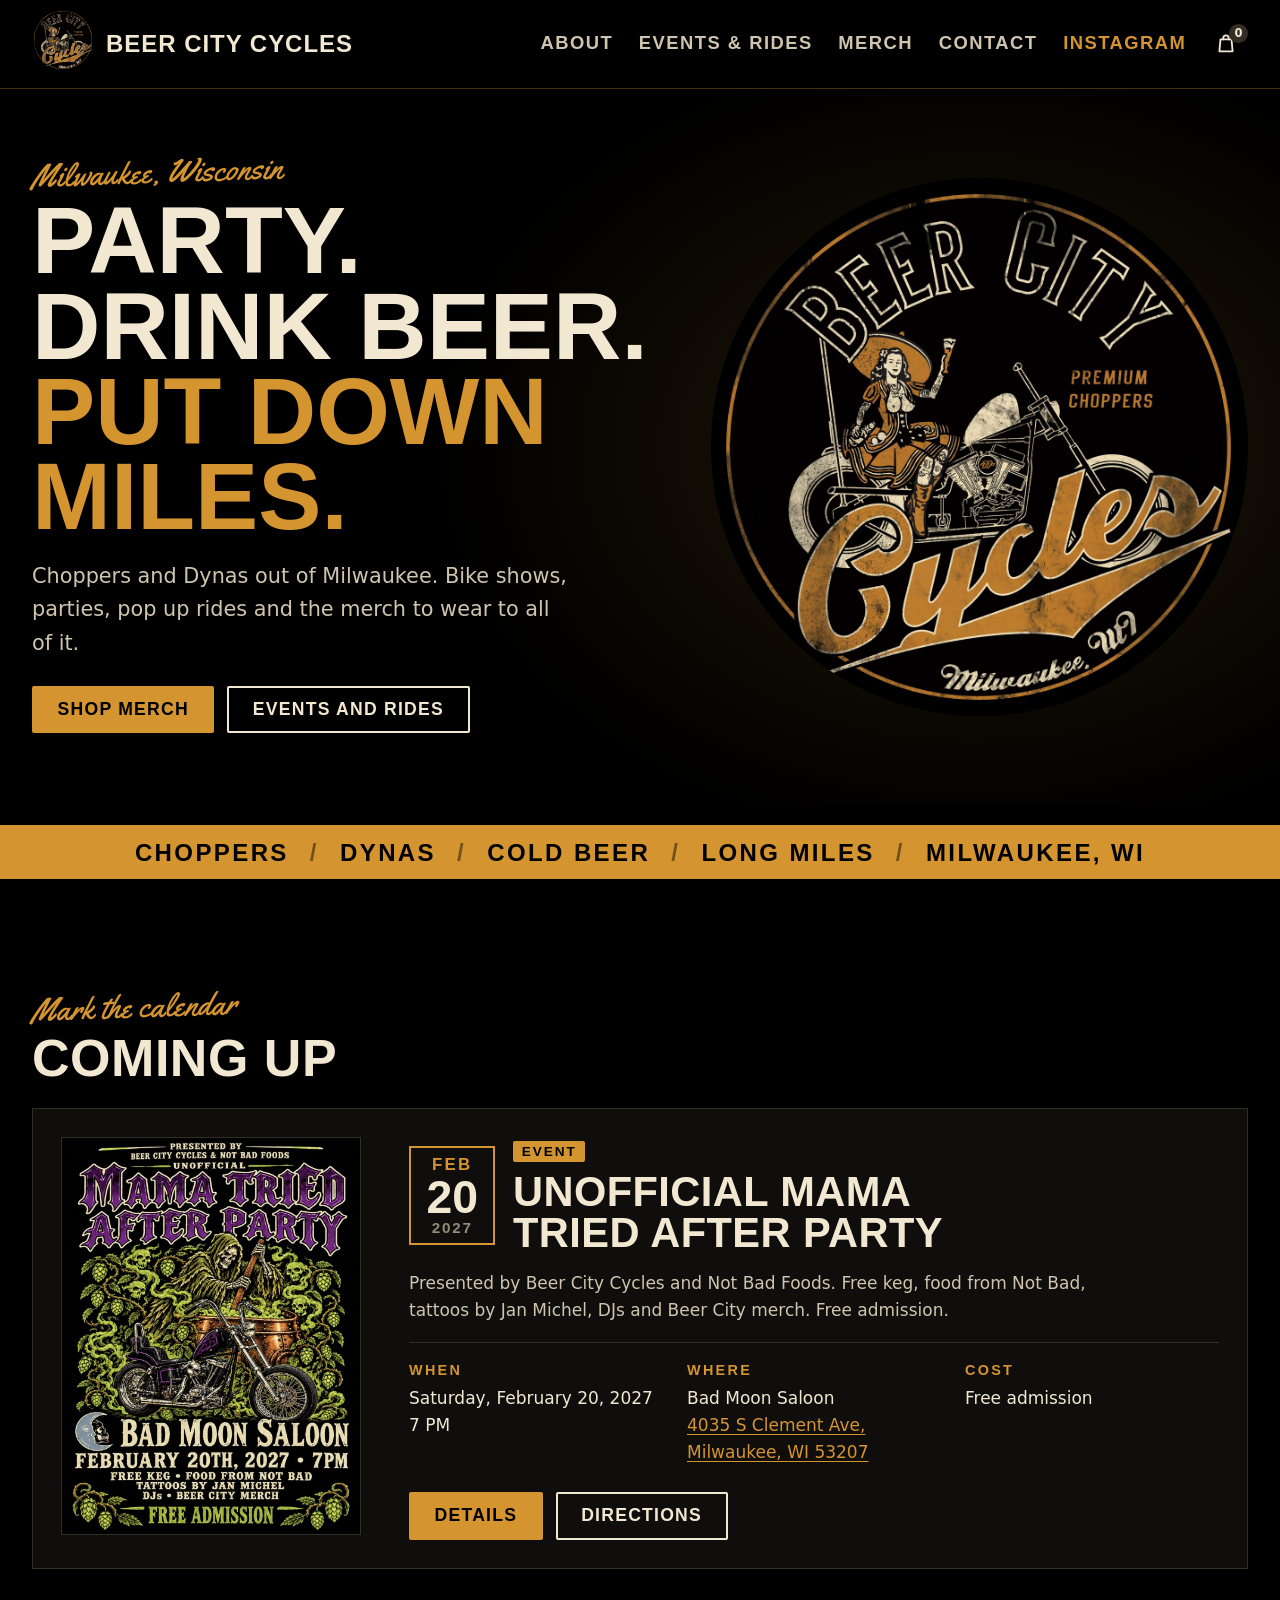
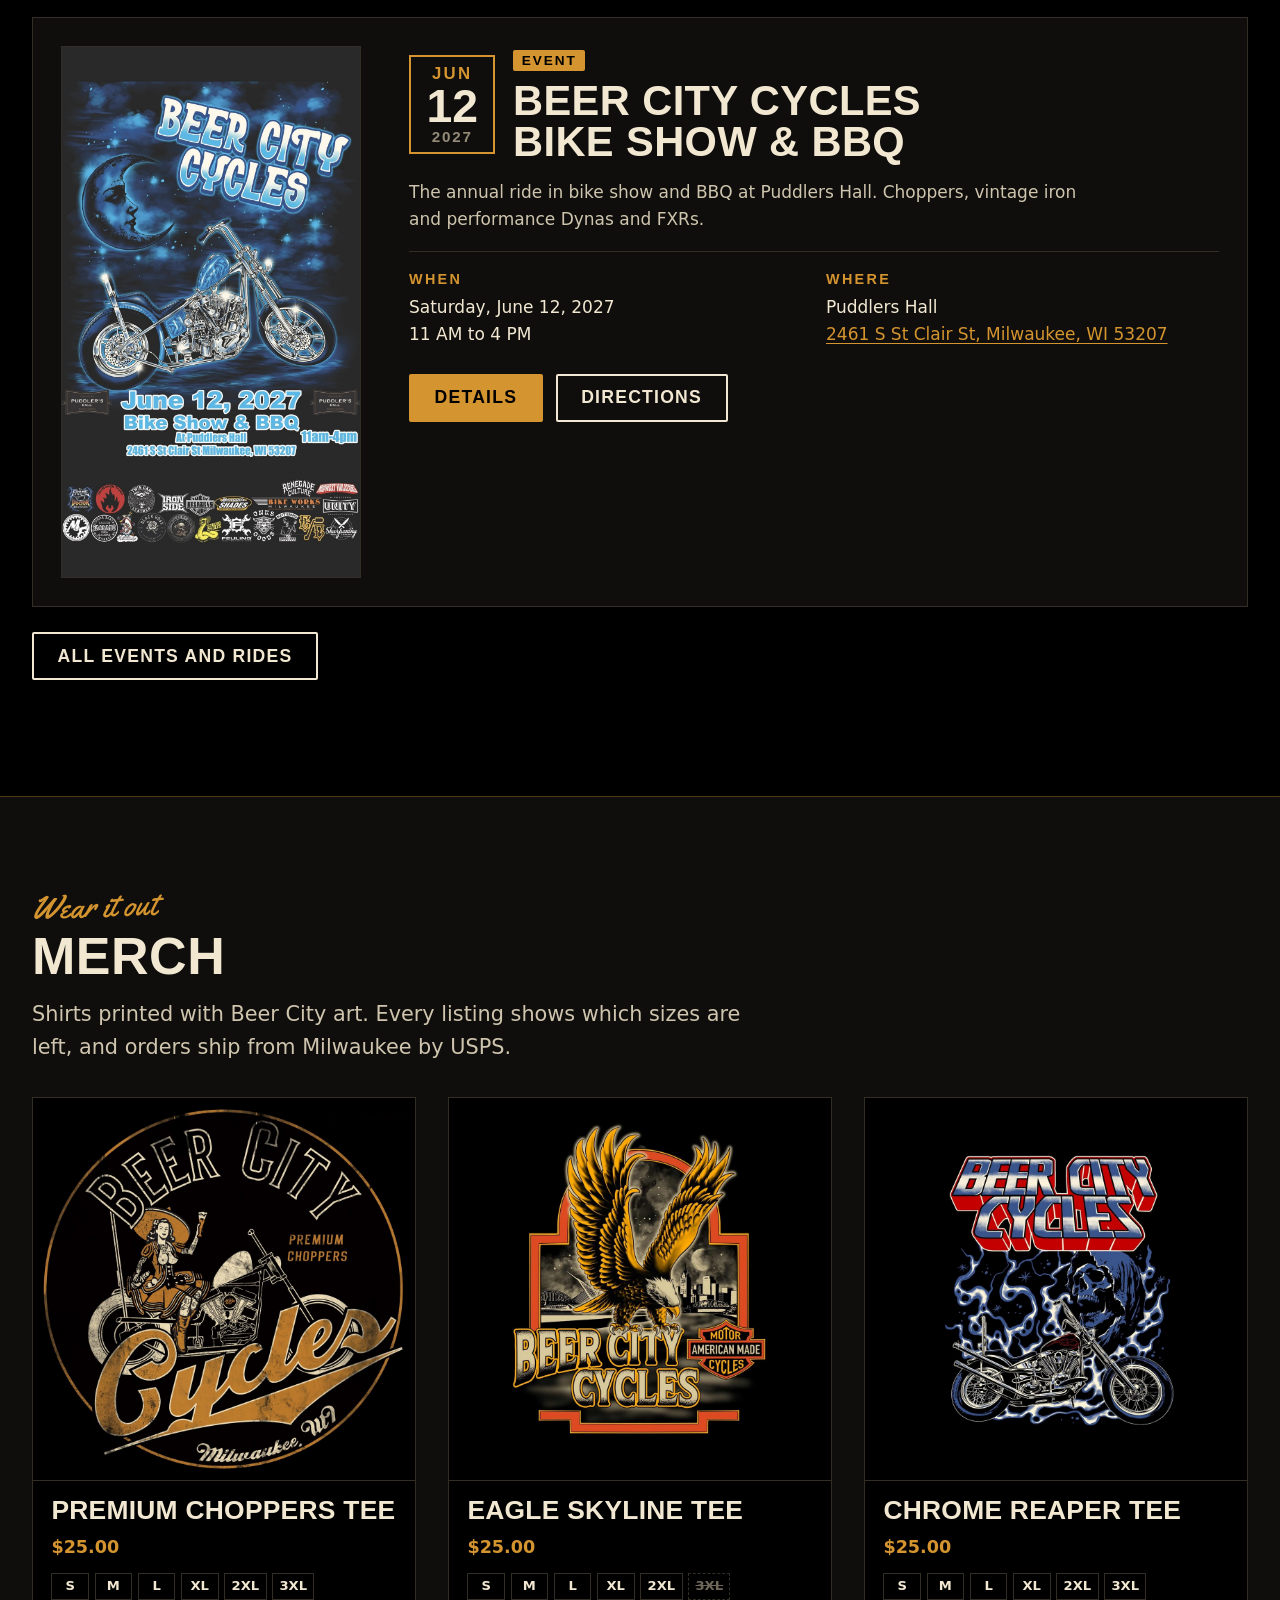
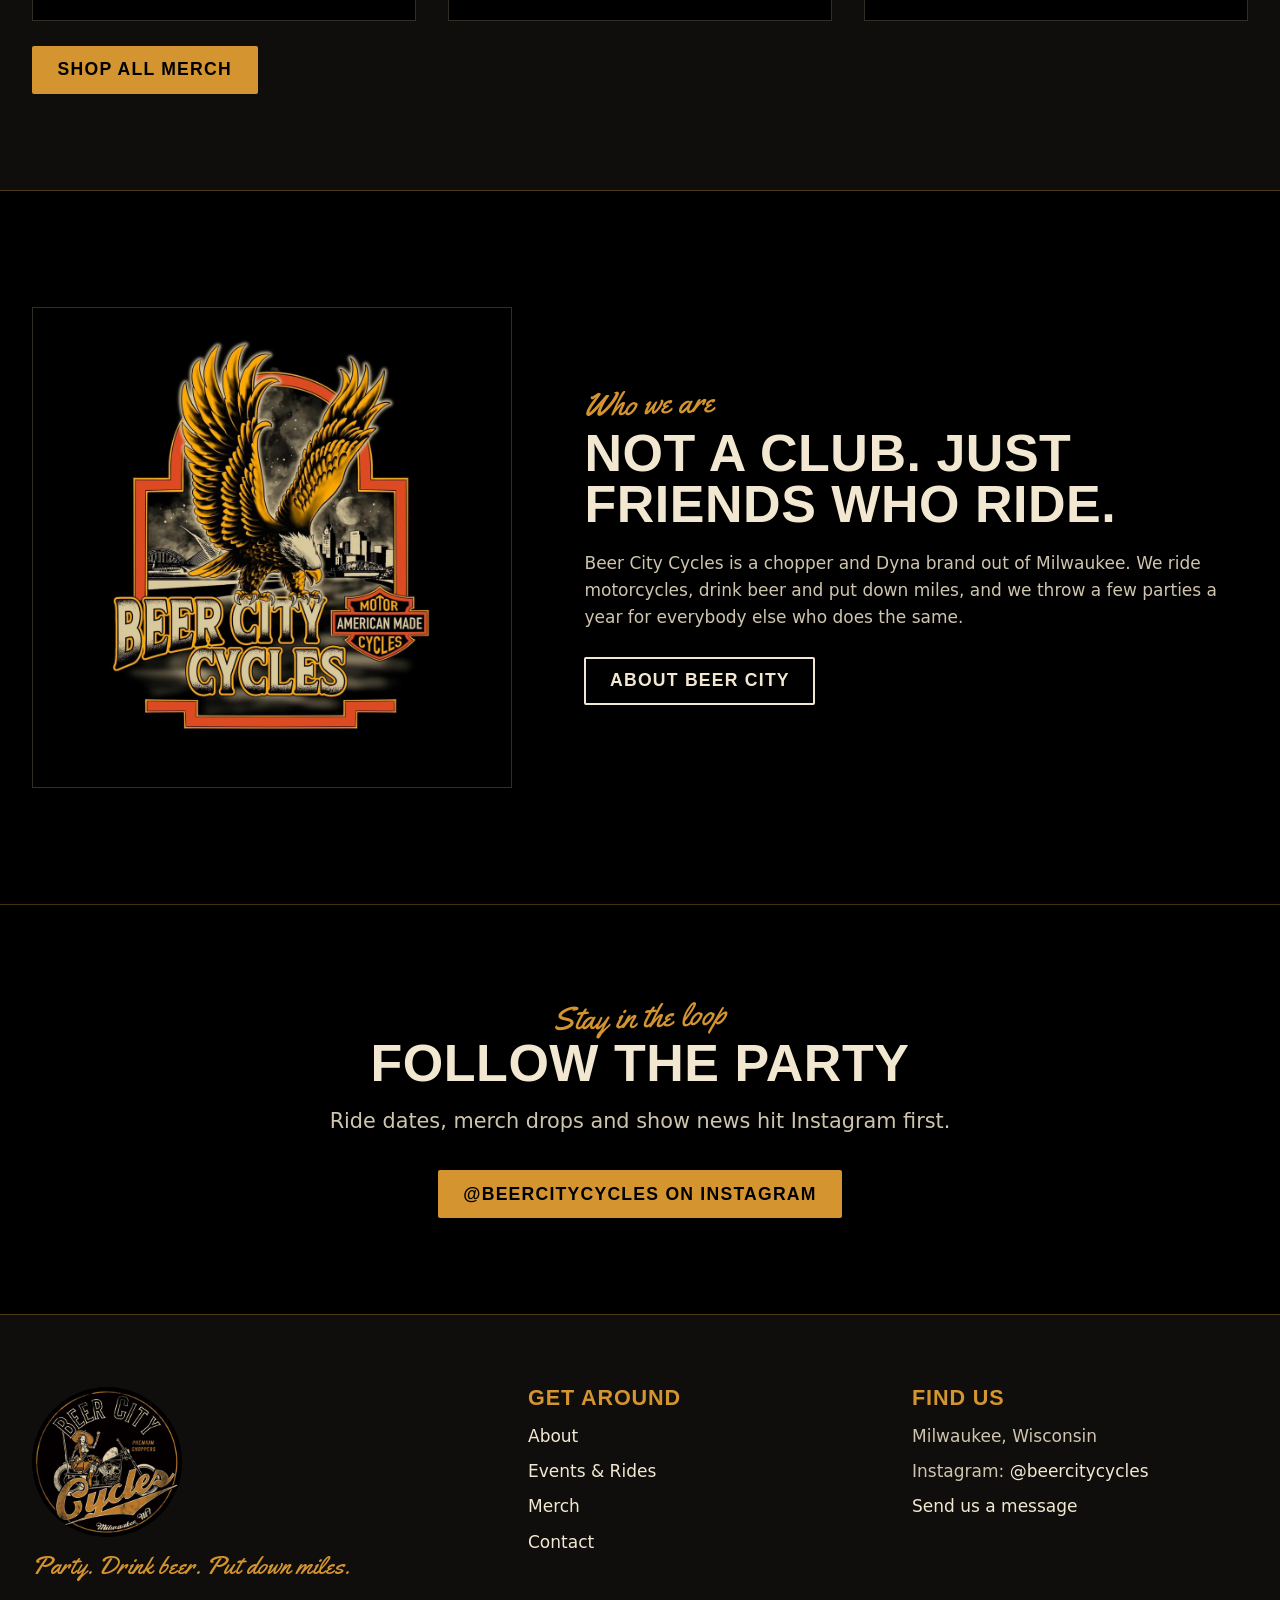
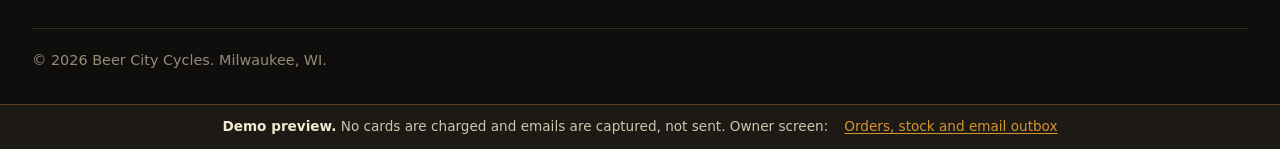
==== docs/index.html @ c90c084a "Add standalone copy for GitHub Pages and fix the mobile menu The phone menu was clipped to the heade" ====
<!DOCTYPE html>
<html lang="en-US">
<head>
<meta charset="UTF-8">
<meta name="viewport" content="width=device-width, initial-scale=1">
<title>Beer City Cycles – Choppers and Dynas · Milwaukee, WI</title>
<meta name="description" content="Beer City Cycles. Choppers and Dynas out of Milwaukee, Wisconsin. Bike shows, parties, rides and merch. Party, drink beer, put down miles.">
<meta property="og:title" content="Beer City Cycles">
<meta property="og:description" content="Beer City Cycles. Choppers and Dynas out of Milwaukee, Wisconsin. Bike shows, parties, rides and merch. Party, drink beer, put down miles.">
<meta property="og:type" content="website">
<meta property="og:image" content="assets/images/logo.jpg">
<meta name="theme-color" content="#000000">
<link rel="icon" href="assets/images/icon-512.png" sizes="512x512">
<link rel="preload" href="assets/fonts/big-shoulders-display-100-900.woff2" as="font" type="font/woff2" crossorigin>
<link rel="stylesheet" href="assets/site.css">
</head>
<body class="wp-embed-responsive wp-theme-beer-city-cycles theme-beer-city-cycles bcc-standalone">
<div class="wp-site-blocks">
<header class="bcc-site-header wp-block-template-part">
<div class="wp-block-group alignfull bcc-header has-global-padding is-layout-constrained wp-container-core-group-is-layout-3e0046e7 wp-block-group-is-layout-constrained">
<div class="wp-block-group alignwide bcc-header-row is-content-justification-space-between is-nowrap is-layout-flex wp-container-core-group-is-layout-c11e3179 wp-block-group-is-layout-flex">
<div class="wp-block-group bcc-brand is-nowrap is-layout-flex wp-container-core-group-is-layout-d16f5895 wp-block-group-is-layout-flex">
<figure class="wp-block-image is-resized bcc-header-logo"><a href="#/"><img decoding="async" src="assets/images/logo-400.jpg" alt="Beer City Cycles logo" style="width:62px"></a></figure>



<p class="bcc-wordmark wp-block-paragraph"><a href="#/">Beer City Cycles</a></p>
</div>



<div class="wp-block-group bcc-header-right is-nowrap is-layout-flex wp-container-core-group-is-layout-1eda883f wp-block-group-is-layout-flex"><nav class="is-responsive items-justified-right wp-block-navigation is-content-justification-right is-layout-flex wp-container-core-navigation-is-layout-2b78f53d wp-block-navigation-is-layout-flex"><button aria-haspopup="dialog" aria-label="Open menu" class="wp-block-navigation__responsive-container-open"><svg width="24" height="24" xmlns="http://www.w3.org/2000/svg" viewBox="0 0 24 24" aria-hidden="true" focusable="false"><path d="M4 7.5h16v1.5H4z"></path><path d="M4 15h16v1.5H4z"></path></svg></button>
				<div class="wp-block-navigation__responsive-container has-text-color has-cream-color has-background has-black-background-color" id="modal-1" tabindex="-1">
					<div class="wp-block-navigation__responsive-close" tabindex="-1">
						<div class="wp-block-navigation__responsive-dialog">
							<button aria-label="Close menu" class="wp-block-navigation__responsive-container-close"><svg xmlns="http://www.w3.org/2000/svg" viewBox="0 0 24 24" width="24" height="24" aria-hidden="true" focusable="false"><path d="m13.06 12 6.47-6.47-1.06-1.06L12 10.94 5.53 4.47 4.47 5.53 10.94 12l-6.47 6.47 1.06 1.06L12 13.06l6.47 6.47 1.06-1.06L13.06 12Z"></path></svg></button>
							<div class="wp-block-navigation__responsive-container-content" id="modal-1-content">
								<ul class="wp-block-navigation__container is-responsive items-justified-right wp-block-navigation"><li class="wp-block-navigation-item wp-block-navigation-link"><a class="wp-block-navigation-item__content" href="#/about"><span class="wp-block-navigation-item__label">About</span></a></li><li class="wp-block-navigation-item wp-block-navigation-link"><a class="wp-block-navigation-item__content" href="#/events"><span class="wp-block-navigation-item__label">Events &amp; Rides</span></a></li><li class="wp-block-navigation-item wp-block-navigation-link"><a class="wp-block-navigation-item__content" href="#/merch"><span class="wp-block-navigation-item__label">Merch</span></a></li><li class="wp-block-navigation-item wp-block-navigation-link"><a class="wp-block-navigation-item__content" href="#/contact"><span class="wp-block-navigation-item__label">Contact</span></a></li><li class="wp-block-navigation-item bcc-nav-ig wp-block-navigation-link"><a class="wp-block-navigation-item__content" href="https://www.instagram.com/beercitycycles/" target="_blank"><span class="wp-block-navigation-item__label">Instagram</span></a></li></ul>
								
							</div>
						</div>
					</div>
				</div></nav>


<a class="bcc-cart-link" href="#/cart" aria-label="Cart, 0 items"><svg width="22" height="22" viewBox="0 0 24 24" fill="none" stroke="currentColor" stroke-width="2" stroke-linecap="round" stroke-linejoin="round" aria-hidden="true"><path d="M6 7h12l1.2 13H4.8L6 7z"></path><path d="M9 7V5.5a3 3 0 0 1 6 0V7"></path></svg><span class="bcc-cart-count">0</span></a>
</div>
</div>
</div>

</header>
<div class="sa-view" data-route="/" data-title="Beer City Cycles – Choppers and Dynas · Milwaukee, WI">
<main class="wp-block-group bcc-main is-layout-flow wp-container-core-group-is-layout-49d4396c wp-block-group-is-layout-flow" style="margin-top:0;margin-bottom:0"><div class="entry-content alignfull wp-block-post-content is-layout-flow wp-block-post-content-is-layout-flow">
<div class="wp-block-group alignfull bcc-hero has-global-padding is-layout-constrained wp-container-core-group-is-layout-b2c713f8 wp-block-group-is-layout-constrained">
<div class="wp-block-columns are-vertically-aligned-center bcc-hero-cols is-layout-flex wp-container-core-columns-is-layout-89c98654 wp-block-columns-is-layout-flex">
<div class="wp-block-column is-vertically-aligned-center is-layout-flow wp-block-column-is-layout-flow" style="flex-basis:54%">
<p class="bcc-script wp-block-paragraph">Milwaukee, Wisconsin</p>



<h1 class="wp-block-heading bcc-hero-title">Party.<br>Drink Beer.<br><mark style="background-color:rgba(0, 0, 0, 0)" class="has-inline-color has-gold-color">Put Down Miles.</mark></h1>



<p class="bcc-lede wp-block-paragraph">Choppers and Dynas out of Milwaukee. Bike shows, parties, pop up rides and the merch to wear to all of it.</p>



<div class="wp-block-buttons is-layout-flex wp-block-buttons-is-layout-flex">
<div class="wp-block-button"><a class="wp-block-button__link wp-element-button" href="#/merch">Shop merch</a></div>



<div class="wp-block-button is-style-outline is-style-outline--2"><a class="wp-block-button__link wp-element-button" href="#/events">Events and rides</a></div>
</div>
</div>



<div class="wp-block-column is-vertically-aligned-center is-layout-flow wp-block-column-is-layout-flow" style="flex-basis:46%">
<figure class="wp-block-image size-full bcc-hero-logo"><img decoding="async" src="assets/images/logo.jpg" alt="Beer City Cycles logo: Premium Choppers, Milwaukee, WI"></figure>
</div>
</div>
</div>



<div class="wp-block-group alignfull bcc-strip has-global-padding is-layout-constrained wp-container-core-group-is-layout-b2c713f8 wp-block-group-is-layout-constrained">
<p class="bcc-strip-text wp-block-paragraph">Choppers <span>/</span> Dynas <span>/</span> Cold Beer <span>/</span> Long Miles <span>/</span> Milwaukee, WI</p>
</div>



<div class="wp-block-group alignfull bcc-section has-global-padding is-layout-constrained wp-container-core-group-is-layout-b2c713f8 wp-block-group-is-layout-constrained">
<p class="bcc-script wp-block-paragraph">Mark the calendar</p>



<h2 class="wp-block-heading">Coming Up</h2>


<div class="bcc-events"><article class="bcc-event"><a class="bcc-event-poster" href="#/event/unofficial-mama-tried-after-party-2027"><img decoding="async" width="770" height="1024" src="assets/images/poster-after-party.jpg" class="attachment-large size-large wp-post-image" alt="Unofficial Mama Tried After Party poster" loading="lazy"></a><div class="bcc-event-body"><div class="bcc-event-head"><span class="bcc-datebox"><span class="m">Feb</span><span class="d">20</span><span class="y">2027</span></span><div><span class="bcc-tag">Event</span><h3 class="bcc-event-title"><a href="#/event/unofficial-mama-tried-after-party-2027">Unofficial Mama Tried After Party</a></h3></div></div><p class="bcc-event-excerpt">Presented by Beer City Cycles and Not Bad Foods. Free keg, food from Not Bad, tattoos by Jan Michel, DJs and Beer City merch. Free admission.</p><dl class="bcc-facts"><div><dt>When</dt><dd>Saturday, February 20, 2027<br>7 PM</dd></div><div><dt>Where</dt><dd>Bad Moon Saloon<br><a href="https://www.google.com/maps/search/?api=1&amp;query=Bad%20Moon%20Saloon%204035%20S%20Clement%20Ave%2C%20Milwaukee%2C%20WI%2053207" target="_blank" rel="noopener">4035 S Clement Ave, Milwaukee, WI 53207</a></dd></div><div><dt>Cost</dt><dd>Free admission</dd></div></dl><div class="wp-block-buttons"><div class="wp-block-button"><a class="wp-block-button__link wp-element-button" href="#/event/unofficial-mama-tried-after-party-2027">Details</a></div><div class="wp-block-button is-style-outline"><a class="wp-block-button__link wp-element-button" href="https://www.google.com/maps/search/?api=1&amp;query=Bad%20Moon%20Saloon%204035%20S%20Clement%20Ave%2C%20Milwaukee%2C%20WI%2053207" target="_blank" rel="noopener">Directions</a></div></div></div></article><article class="bcc-event"><a class="bcc-event-poster" href="#/event/bike-show-and-bbq-2027"><img decoding="async" width="576" height="1024" src="assets/images/poster-bike-show.jpg" class="attachment-large size-large wp-post-image" alt="Beer City Cycles Bike Show &amp; BBQ poster" loading="lazy"></a><div class="bcc-event-body"><div class="bcc-event-head"><span class="bcc-datebox"><span class="m">Jun</span><span class="d">12</span><span class="y">2027</span></span><div><span class="bcc-tag">Event</span><h3 class="bcc-event-title"><a href="#/event/bike-show-and-bbq-2027">Beer City Cycles Bike Show &amp; BBQ</a></h3></div></div><p class="bcc-event-excerpt">The annual ride in bike show and BBQ at Puddlers Hall. Choppers, vintage iron and performance Dynas and FXRs.</p><dl class="bcc-facts"><div><dt>When</dt><dd>Saturday, June 12, 2027<br>11 AM to 4 PM</dd></div><div><dt>Where</dt><dd>Puddlers Hall<br><a href="https://www.google.com/maps/search/?api=1&amp;query=Puddlers%20Hall%202461%20S%20St%20Clair%20St%2C%20Milwaukee%2C%20WI%2053207" target="_blank" rel="noopener">2461 S St Clair St, Milwaukee, WI 53207</a></dd></div></dl><div class="wp-block-buttons"><div class="wp-block-button"><a class="wp-block-button__link wp-element-button" href="#/event/bike-show-and-bbq-2027">Details</a></div><div class="wp-block-button is-style-outline"><a class="wp-block-button__link wp-element-button" href="https://www.google.com/maps/search/?api=1&amp;query=Puddlers%20Hall%202461%20S%20St%20Clair%20St%2C%20Milwaukee%2C%20WI%2053207" target="_blank" rel="noopener">Directions</a></div></div></div></article></div>



<div class="wp-block-buttons is-layout-flex wp-block-buttons-is-layout-flex">
<div class="wp-block-button is-style-outline is-style-outline--3"><a class="wp-block-button__link wp-element-button" href="#/events">All events and rides</a></div>
</div>
</div>



<div class="wp-block-group alignfull bcc-section bcc-section-alt has-global-padding is-layout-constrained wp-container-core-group-is-layout-b2c713f8 wp-block-group-is-layout-constrained">
<p class="bcc-script wp-block-paragraph">Wear it out</p>



<h2 class="wp-block-heading">Merch</h2>



<p class="bcc-lede wp-block-paragraph">Shirts printed with Beer City art. Every listing shows which sizes are left, and orders ship from Milwaukee by USPS.</p>


<div class="bcc-merch"><article class="bcc-card"><a class="bcc-card-img" href="#/product/premium-choppers-tee"><img decoding="async" width="1024" height="1024" src="assets/images/premium-choppers.jpg" class="attachment-large size-large" alt="Premium Choppers Tee" loading="lazy"></a><div class="bcc-card-body"><h3 class="bcc-card-title"><a href="#/product/premium-choppers-tee">Premium Choppers Tee</a></h3><p class="bcc-card-price"><span class="woocommerce-Price-amount amount"><span class="woocommerce-Price-currencySymbol" dir="auto">$</span>25.00</span></p><ul class="bcc-sizes" aria-label="Sizes"><li class="">S</li><li class="">M</li><li class="">L</li><li class="">XL</li><li class="">2XL</li><li class="">3XL</li></ul></div></article><article class="bcc-card"><a class="bcc-card-img" href="#/product/eagle-skyline-tee"><img decoding="async" width="1024" height="1024" src="assets/images/eagle-skyline.jpg" class="attachment-large size-large" alt="Eagle Skyline Tee" loading="lazy"></a><div class="bcc-card-body"><h3 class="bcc-card-title"><a href="#/product/eagle-skyline-tee">Eagle Skyline Tee</a></h3><p class="bcc-card-price"><span class="woocommerce-Price-amount amount"><span class="woocommerce-Price-currencySymbol" dir="auto">$</span>25.00</span></p><ul class="bcc-sizes" aria-label="Sizes"><li class="">S</li><li class="">M</li><li class="">L</li><li class="">XL</li><li class="">2XL</li><li class="is-out" title="Sold out">3XL<span class="screen-reader-text"> sold out</span></li></ul></div></article><article class="bcc-card"><a class="bcc-card-img" href="#/product/chrome-reaper-tee"><img decoding="async" width="1024" height="1024" src="assets/images/chrome-reaper.jpg" class="attachment-large size-large" alt="Chrome Reaper Tee" loading="lazy"></a><div class="bcc-card-body"><h3 class="bcc-card-title"><a href="#/product/chrome-reaper-tee">Chrome Reaper Tee</a></h3><p class="bcc-card-price"><span class="woocommerce-Price-amount amount"><span class="woocommerce-Price-currencySymbol" dir="auto">$</span>25.00</span></p><ul class="bcc-sizes" aria-label="Sizes"><li class="">S</li><li class="">M</li><li class="">L</li><li class="">XL</li><li class="">2XL</li><li class="">3XL</li></ul></div></article></div>



<div class="wp-block-buttons is-layout-flex wp-block-buttons-is-layout-flex">
<div class="wp-block-button"><a class="wp-block-button__link wp-element-button" href="#/merch">Shop all merch</a></div>
</div>
</div>



<div class="wp-block-group alignfull bcc-section has-global-padding is-layout-constrained wp-container-core-group-is-layout-b2c713f8 wp-block-group-is-layout-constrained">
<div class="wp-block-columns are-vertically-aligned-center bcc-split is-layout-flex wp-container-core-columns-is-layout-89c98654 wp-block-columns-is-layout-flex">
<div class="wp-block-column is-vertically-aligned-center is-layout-flow wp-block-column-is-layout-flow" style="flex-basis:42%">
<figure class="wp-block-image size-full bcc-art"><img decoding="async" src="assets/images/eagle-skyline.jpg" alt="Beer City Cycles eagle over the Milwaukee skyline artwork"></figure>
</div>



<div class="wp-block-column is-vertically-aligned-center is-layout-flow wp-block-column-is-layout-flow" style="flex-basis:58%">
<p class="bcc-script wp-block-paragraph">Who we are</p>



<h2 class="wp-block-heading">Not a club. Just friends who ride.</h2>



<p class="wp-block-paragraph">Beer City Cycles is a chopper and Dyna brand out of Milwaukee. We ride motorcycles, drink beer and put down miles, and we throw a few parties a year for everybody else who does the same.</p>



<div class="wp-block-buttons is-layout-flex wp-block-buttons-is-layout-flex">
<div class="wp-block-button is-style-outline is-style-outline--4"><a class="wp-block-button__link wp-element-button" href="#/about">About Beer City</a></div>
</div>
</div>
</div>
</div>



<div class="wp-block-group alignfull bcc-section bcc-cta has-global-padding is-layout-constrained wp-container-core-group-is-layout-db88c301 wp-block-group-is-layout-constrained">
<p class="bcc-script wp-block-paragraph">Stay in the loop</p>



<h2 class="wp-block-heading">Follow the Party</h2>



<p class="bcc-lede wp-block-paragraph">Ride dates, merch drops and show news hit Instagram first.</p>



<div class="wp-block-buttons is-layout-flex wp-block-buttons-is-layout-flex">
<div class="wp-block-button"><a class="wp-block-button__link wp-element-button" href="https://www.instagram.com/beercitycycles/" target="_blank" rel="noreferrer noopener">@beercitycycles on Instagram</a></div>
</div>
</div>

</div></main>
</div>
<div class="sa-view" data-route="/about" data-title="About – Beer City Cycles">
<main class="wp-block-group bcc-main is-layout-flow wp-container-core-group-is-layout-49d4396c wp-block-group-is-layout-flow" style="margin-top:0;margin-bottom:0"><div class="entry-content alignfull wp-block-post-content is-layout-flow wp-block-post-content-is-layout-flow">
<div class="wp-block-group alignfull bcc-pagehead has-global-padding is-layout-constrained wp-container-core-group-is-layout-b2c713f8 wp-block-group-is-layout-constrained">
<p class="bcc-script wp-block-paragraph">About</p>



<h1 class="wp-block-heading">Beer City Cycles</h1>



<p class="bcc-lede wp-block-paragraph">Choppers and Dynas. Milwaukee, Wisconsin.</p>
</div>



<div class="wp-block-group alignfull bcc-section has-global-padding is-layout-constrained wp-container-core-group-is-layout-b2c713f8 wp-block-group-is-layout-constrained">
<div class="wp-block-columns are-vertically-aligned-center bcc-split is-layout-flex wp-container-core-columns-is-layout-89c98654 wp-block-columns-is-layout-flex">
<div class="wp-block-column is-vertically-aligned-center is-layout-flow wp-block-column-is-layout-flow" style="flex-basis:58%">
<h3 class="wp-block-heading">Not a club. Just friends who ride.</h3>



<p class="wp-block-paragraph">Beer City Cycles is a chopper and Dyna brand out of Milwaukee, Wisconsin. We are not a club. We are a group of friends who ride motorcycles, drink beer and put down miles.</p>



<p class="wp-block-paragraph">It started with a couple of friends and some pop up rides on the south side of Milwaukee. Then came the shirts, the parties and a bike show. Now we throw the Beer City Cycles Bike Show &amp; BBQ at Puddlers Hall every June and the Unofficial Mama Tried After Party every February, and we print merch for the people who show up.</p>



<p class="wp-block-paragraph">If it has two wheels and you ride it, you are welcome. Come party with us.</p>
</div>



<div class="wp-block-column is-vertically-aligned-center is-layout-flow wp-block-column-is-layout-flow" style="flex-basis:42%">
<figure class="wp-block-image size-full bcc-art bcc-art-logo"><img decoding="async" src="assets/images/logo.jpg" alt="Beer City Cycles logo: Premium Choppers, Milwaukee, WI"></figure>
</div>
</div>
</div>



<div class="wp-block-group alignfull bcc-section bcc-section-alt has-global-padding is-layout-constrained wp-container-core-group-is-layout-b2c713f8 wp-block-group-is-layout-constrained">
<div class="wp-block-columns bcc-pillars is-layout-flex wp-container-core-columns-is-layout-89c98654 wp-block-columns-is-layout-flex">
<div class="wp-block-column is-layout-flow wp-block-column-is-layout-flow" style="flex-basis:33.33%">
<h3 class="wp-block-heading">Party</h3>



<p class="wp-block-paragraph">A bike show and BBQ every June. The Unofficial Mama Tried After Party every February. Free kegs, good food and a lot of bikes out front.</p>
</div>



<div class="wp-block-column is-layout-flow wp-block-column-is-layout-flow" style="flex-basis:33.33%">
<h3 class="wp-block-heading">Drink Beer</h3>



<p class="wp-block-paragraph">This is Milwaukee. The name is not an accident, and neither is the keg.</p>
</div>



<div class="wp-block-column is-layout-flow wp-block-column-is-layout-flow" style="flex-basis:33.33%">
<h3 class="wp-block-heading">Put Down Miles</h3>



<p class="wp-block-paragraph">Pop up rides on choppers, Dynas, FXRs and whatever else runs. Ride dates go up on Instagram first.</p>
</div>
</div>
</div>



<div class="wp-block-group alignfull bcc-section bcc-cta has-global-padding is-layout-constrained wp-container-core-group-is-layout-db88c301 wp-block-group-is-layout-constrained">
<h2 class="wp-block-heading">See you out there</h2>



<div class="wp-block-buttons is-layout-flex wp-block-buttons-is-layout-flex">
<div class="wp-block-button"><a class="wp-block-button__link wp-element-button" href="#/events">Events and rides</a></div>



<div class="wp-block-button is-style-outline is-style-outline--2"><a class="wp-block-button__link wp-element-button" href="#/merch">Shop merch</a></div>



<div class="wp-block-button is-style-outline is-style-outline--3"><a class="wp-block-button__link wp-element-button" href="https://www.instagram.com/beercitycycles/" target="_blank" rel="noreferrer noopener">@beercitycycles</a></div>
</div>
</div>

</div></main>
</div>
<div class="sa-view" data-route="/events" data-title="Events &amp; Rides – Beer City Cycles">
<main class="wp-block-group bcc-main is-layout-flow wp-container-core-group-is-layout-49d4396c wp-block-group-is-layout-flow" style="margin-top:0;margin-bottom:0"><div class="entry-content alignfull wp-block-post-content is-layout-flow wp-block-post-content-is-layout-flow">
<div class="wp-block-group alignfull bcc-pagehead has-global-padding is-layout-constrained wp-container-core-group-is-layout-b2c713f8 wp-block-group-is-layout-constrained">
<p class="bcc-script wp-block-paragraph">Mark the calendar</p>



<h1 class="wp-block-heading">Events &amp; Rides</h1>



<p class="bcc-lede wp-block-paragraph">Bike shows, parties and pop up rides. Everything Beer City has on the books.</p>
</div>



<div class="wp-block-group alignfull bcc-section has-global-padding is-layout-constrained wp-container-core-group-is-layout-b2c713f8 wp-block-group-is-layout-constrained">
<h2 class="wp-block-heading">Events</h2>


<div class="bcc-events"><article class="bcc-event"><a class="bcc-event-poster" href="#/event/unofficial-mama-tried-after-party-2027"><img decoding="async" width="770" height="1024" src="assets/images/poster-after-party.jpg" class="attachment-large size-large wp-post-image" alt="Unofficial Mama Tried After Party poster" loading="lazy"></a><div class="bcc-event-body"><div class="bcc-event-head"><span class="bcc-datebox"><span class="m">Feb</span><span class="d">20</span><span class="y">2027</span></span><div><span class="bcc-tag">Event</span><h3 class="bcc-event-title"><a href="#/event/unofficial-mama-tried-after-party-2027">Unofficial Mama Tried After Party</a></h3></div></div><p class="bcc-event-excerpt">Presented by Beer City Cycles and Not Bad Foods. Free keg, food from Not Bad, tattoos by Jan Michel, DJs and Beer City merch. Free admission.</p><dl class="bcc-facts"><div><dt>When</dt><dd>Saturday, February 20, 2027<br>7 PM</dd></div><div><dt>Where</dt><dd>Bad Moon Saloon<br><a href="https://www.google.com/maps/search/?api=1&amp;query=Bad%20Moon%20Saloon%204035%20S%20Clement%20Ave%2C%20Milwaukee%2C%20WI%2053207" target="_blank" rel="noopener">4035 S Clement Ave, Milwaukee, WI 53207</a></dd></div><div><dt>Cost</dt><dd>Free admission</dd></div></dl><div class="wp-block-buttons"><div class="wp-block-button"><a class="wp-block-button__link wp-element-button" href="#/event/unofficial-mama-tried-after-party-2027">Details</a></div><div class="wp-block-button is-style-outline"><a class="wp-block-button__link wp-element-button" href="https://www.google.com/maps/search/?api=1&amp;query=Bad%20Moon%20Saloon%204035%20S%20Clement%20Ave%2C%20Milwaukee%2C%20WI%2053207" target="_blank" rel="noopener">Directions</a></div></div></div></article><article class="bcc-event"><a class="bcc-event-poster" href="#/event/bike-show-and-bbq-2027"><img decoding="async" width="576" height="1024" src="assets/images/poster-bike-show.jpg" class="attachment-large size-large wp-post-image" alt="Beer City Cycles Bike Show &amp; BBQ poster" loading="lazy"></a><div class="bcc-event-body"><div class="bcc-event-head"><span class="bcc-datebox"><span class="m">Jun</span><span class="d">12</span><span class="y">2027</span></span><div><span class="bcc-tag">Event</span><h3 class="bcc-event-title"><a href="#/event/bike-show-and-bbq-2027">Beer City Cycles Bike Show &amp; BBQ</a></h3></div></div><p class="bcc-event-excerpt">The annual ride in bike show and BBQ at Puddlers Hall. Choppers, vintage iron and performance Dynas and FXRs.</p><dl class="bcc-facts"><div><dt>When</dt><dd>Saturday, June 12, 2027<br>11 AM to 4 PM</dd></div><div><dt>Where</dt><dd>Puddlers Hall<br><a href="https://www.google.com/maps/search/?api=1&amp;query=Puddlers%20Hall%202461%20S%20St%20Clair%20St%2C%20Milwaukee%2C%20WI%2053207" target="_blank" rel="noopener">2461 S St Clair St, Milwaukee, WI 53207</a></dd></div></dl><div class="wp-block-buttons"><div class="wp-block-button"><a class="wp-block-button__link wp-element-button" href="#/event/bike-show-and-bbq-2027">Details</a></div><div class="wp-block-button is-style-outline"><a class="wp-block-button__link wp-element-button" href="https://www.google.com/maps/search/?api=1&amp;query=Puddlers%20Hall%202461%20S%20St%20Clair%20St%2C%20Milwaukee%2C%20WI%2053207" target="_blank" rel="noopener">Directions</a></div></div></div></article></div>
</div>



<div class="wp-block-group alignfull bcc-section bcc-section-alt has-global-padding is-layout-constrained wp-container-core-group-is-layout-b2c713f8 wp-block-group-is-layout-constrained">
<h2 class="wp-block-heading">Rides</h2>



<p class="bcc-lede wp-block-paragraph">Pop up rides get called when the weather is right. Ride dates are posted here and on Instagram first, so follow along and keep the tank full.</p>


<p class="bcc-empty">No rides on the books right now. Follow along for the next one: <a href="https://www.instagram.com/beercitycycles/" target="_blank" rel="noopener">@beercitycycles</a></p>



<div class="wp-block-buttons is-layout-flex wp-block-buttons-is-layout-flex">
<div class="wp-block-button is-style-outline is-style-outline--2"><a class="wp-block-button__link wp-element-button" href="https://www.instagram.com/beercitycycles/" target="_blank" rel="noreferrer noopener">@beercitycycles on Instagram</a></div>
</div>
</div>



<div class="wp-block-group alignfull bcc-section bcc-cta has-global-padding is-layout-constrained wp-container-core-group-is-layout-db88c301 wp-block-group-is-layout-constrained">
<h2 class="wp-block-heading">Vendors and Sponsors</h2>



<p class="bcc-lede wp-block-paragraph">Want a vendor spot at the bike show or to sponsor an event? Send us a message and we will get you the details.</p>



<div class="wp-block-buttons is-layout-flex wp-block-buttons-is-layout-flex">
<div class="wp-block-button"><a class="wp-block-button__link wp-element-button" href="#/contact">Get in touch</a></div>
</div>
</div>

</div></main>
</div>
<div class="sa-view" data-route="/merch" data-title="Merch – Beer City Cycles">
<main class="wp-block-group bcc-main is-layout-flow wp-container-core-group-is-layout-49d4396c wp-block-group-is-layout-flow" style="margin-top:0;margin-bottom:0">
<div class="wp-block-group alignfull bcc-pagehead has-global-padding is-layout-constrained wp-container-core-group-is-layout-b2c713f8 wp-block-group-is-layout-constrained">
<p class="bcc-script wp-block-paragraph">Wear it out</p>



<h1 class="wp-block-heading">Merch</h1>



<p class="bcc-lede wp-block-paragraph">Every listing shows which sizes are left. When a size is gone it comes off the rack. Orders ship from Milwaukee by USPS.</p>
</div>



<div class="wp-block-group alignfull bcc-section has-global-padding is-layout-constrained wp-container-core-group-is-layout-b2c713f8 wp-block-group-is-layout-constrained"><div class="bcc-merch"><article class="bcc-card"><a class="bcc-card-img" href="#/product/premium-choppers-tee"><img width="1024" height="1024" src="assets/images/premium-choppers.jpg" class="attachment-large size-large" alt="Premium Choppers Tee" loading="lazy" decoding="async"></a><div class="bcc-card-body"><h3 class="bcc-card-title"><a href="#/product/premium-choppers-tee">Premium Choppers Tee</a></h3><p class="bcc-card-price"><span class="woocommerce-Price-amount amount"><span class="woocommerce-Price-currencySymbol" dir="auto">$</span>25.00</span></p><ul class="bcc-sizes" aria-label="Sizes"><li class="">S</li><li class="">M</li><li class="">L</li><li class="">XL</li><li class="">2XL</li><li class="">3XL</li></ul></div></article><article class="bcc-card"><a class="bcc-card-img" href="#/product/eagle-skyline-tee"><img width="1024" height="1024" src="assets/images/eagle-skyline.jpg" class="attachment-large size-large" alt="Eagle Skyline Tee" loading="lazy" decoding="async"></a><div class="bcc-card-body"><h3 class="bcc-card-title"><a href="#/product/eagle-skyline-tee">Eagle Skyline Tee</a></h3><p class="bcc-card-price"><span class="woocommerce-Price-amount amount"><span class="woocommerce-Price-currencySymbol" dir="auto">$</span>25.00</span></p><ul class="bcc-sizes" aria-label="Sizes"><li class="">S</li><li class="">M</li><li class="">L</li><li class="">XL</li><li class="">2XL</li><li class="is-out" title="Sold out">3XL<span class="screen-reader-text"> sold out</span></li></ul></div></article><article class="bcc-card"><a class="bcc-card-img" href="#/product/chrome-reaper-tee"><img width="1024" height="1024" src="assets/images/chrome-reaper.jpg" class="attachment-large size-large" alt="Chrome Reaper Tee" loading="lazy" decoding="async"></a><div class="bcc-card-body"><h3 class="bcc-card-title"><a href="#/product/chrome-reaper-tee">Chrome Reaper Tee</a></h3><p class="bcc-card-price"><span class="woocommerce-Price-amount amount"><span class="woocommerce-Price-currencySymbol" dir="auto">$</span>25.00</span></p><ul class="bcc-sizes" aria-label="Sizes"><li class="">S</li><li class="">M</li><li class="">L</li><li class="">XL</li><li class="">2XL</li><li class="">3XL</li></ul></div></article><article class="bcc-card"><a class="bcc-card-img" href="#/product/demon-chopper-tee"><img width="1024" height="1024" src="assets/images/demon-chopper.jpg" class="attachment-large size-large" alt="Demon Chopper Tee" loading="lazy" decoding="async"></a><div class="bcc-card-body"><h3 class="bcc-card-title"><a href="#/product/demon-chopper-tee">Demon Chopper Tee</a></h3><p class="bcc-card-price"><span class="woocommerce-Price-amount amount"><span class="woocommerce-Price-currencySymbol" dir="auto">$</span>25.00</span></p><ul class="bcc-sizes" aria-label="Sizes"><li class="is-out" title="Sold out">S<span class="screen-reader-text"> sold out</span></li><li class="">M</li><li class="">L</li><li class="">XL</li><li class="">2XL</li><li class="">3XL</li></ul></div></article><article class="bcc-card"><a class="bcc-card-img" href="#/product/ready-to-hunt-tee"><img width="1024" height="1024" src="assets/images/ready-to-hunt.jpg" class="attachment-large size-large" alt="Ready To Hunt Tee" loading="lazy" decoding="async"></a><div class="bcc-card-body"><h3 class="bcc-card-title"><a href="#/product/ready-to-hunt-tee">Ready To Hunt Tee</a></h3><p class="bcc-card-price"><span class="woocommerce-Price-amount amount"><span class="woocommerce-Price-currencySymbol" dir="auto">$</span>25.00</span></p><ul class="bcc-sizes" aria-label="Sizes"><li class="">S</li><li class="">M</li><li class="">L</li><li class="">XL</li><li class="">2XL</li><li class="is-out" title="Sold out">3XL<span class="screen-reader-text"> sold out</span></li></ul></div></article><article class="bcc-card"><a class="bcc-card-img" href="#/product/gone-fishing-tee"><img width="1024" height="1024" src="assets/images/gone-fishing.jpg" class="attachment-large size-large" alt="Gone Fishing Tee" loading="lazy" decoding="async"></a><div class="bcc-card-body"><h3 class="bcc-card-title"><a href="#/product/gone-fishing-tee">Gone Fishing Tee</a></h3><p class="bcc-card-price"><span class="woocommerce-Price-amount amount"><span class="woocommerce-Price-currencySymbol" dir="auto">$</span>25.00</span></p><ul class="bcc-sizes" aria-label="Sizes"><li class="">S</li><li class="">M</li><li class="">L</li><li class="">XL</li><li class="">2XL</li><li class="">3XL</li></ul></div></article></div></div>
</main>
</div>
<div class="sa-view" data-route="/contact" data-title="Contact – Beer City Cycles">
<main class="wp-block-group bcc-main is-layout-flow wp-container-core-group-is-layout-49d4396c wp-block-group-is-layout-flow" style="margin-top:0;margin-bottom:0"><div class="entry-content alignfull wp-block-post-content is-layout-flow wp-block-post-content-is-layout-flow">
<div class="wp-block-group alignfull bcc-pagehead has-global-padding is-layout-constrained wp-container-core-group-is-layout-b2c713f8 wp-block-group-is-layout-constrained">
<p class="bcc-script wp-block-paragraph">Say hello</p>



<h1 class="wp-block-heading">Get In Touch</h1>



<p class="bcc-lede wp-block-paragraph">Questions on merch, an order, a vendor spot or a ride. Send it over.</p>
</div>



<div class="wp-block-group alignfull bcc-section has-global-padding is-layout-constrained wp-container-core-group-is-layout-b2c713f8 wp-block-group-is-layout-constrained">
<div class="wp-block-columns bcc-split bcc-split-top is-layout-flex wp-container-core-columns-is-layout-89c98654 wp-block-columns-is-layout-flex">
<div class="wp-block-column is-layout-flow wp-block-column-is-layout-flow" style="flex-basis:40%">
<h3 class="wp-block-heading">Other ways to reach us</h3>



<p class="wp-block-paragraph">The fastest way to see what we are up to is Instagram.</p>



<div class="wp-block-buttons is-layout-flex wp-block-buttons-is-layout-flex">
<div class="wp-block-button is-style-outline is-style-outline--2"><a class="wp-block-button__link wp-element-button" href="https://www.instagram.com/beercitycycles/" target="_blank" rel="noreferrer noopener">@beercitycycles on Instagram</a></div>
</div>



<h4 class="wp-block-heading">Based in</h4>



<p class="wp-block-paragraph">Milwaukee, Wisconsin</p>
</div>



<div class="wp-block-column is-layout-flow wp-block-column-is-layout-flow" style="flex-basis:60%"><div class="bcc-contact" id="contact-form"><form class="bcc-form" method="post"><p class="bcc-field"><label for="bcc_name">Name</label><input type="text" id="bcc_name" name="bcc_name" autocomplete="name" required=""></p><p class="bcc-field"><label for="bcc_from">Email</label><input type="email" id="bcc_from" name="bcc_from" autocomplete="email" required=""></p><p class="bcc-field"><label for="bcc_phone">Phone <span>(optional)</span></label><input type="tel" id="bcc_phone" name="bcc_phone" autocomplete="tel"></p><p class="bcc-field"><label for="bcc_topic">What is it about?</label><select id="bcc_topic" name="bcc_topic"><option>General</option><option>Merch or an order</option><option>Events, vendors and sponsors</option><option>Rides</option></select></p><p class="bcc-field bcc-field-wide"><label for="bcc_message">Message</label><textarea id="bcc_message" name="bcc_message" rows="6" required=""></textarea></p><p class="bcc-hp" aria-hidden="true"><label>Leave this empty<input type="text" name="bcc_website" tabindex="-1" autocomplete="off"></label></p><p class="bcc-field bcc-field-wide"><button type="submit" class="wp-element-button">Send it</button></p></form></div>
</div>
</div>
</div>

</div></main>
</div>
<div class="sa-view" data-route="/event/unofficial-mama-tried-after-party-2027" data-title="Unofficial Mama Tried After Party – Beer City Cycles">
<main class="wp-block-group bcc-main bcc-main-boxed has-global-padding is-layout-constrained wp-container-core-group-is-layout-1b270085 wp-block-group-is-layout-constrained" style="margin-top:0;margin-bottom:0;padding-top:var(--wp--preset--spacing--50);padding-bottom:var(--wp--preset--spacing--60)"><div class="bcc-event-single"><div class="bcc-event-single-poster"><img width="1000" height="1330" src="assets/images/poster-after-party.jpg" class="attachment-full size-full wp-post-image" alt="Unofficial Mama Tried After Party poster" decoding="async" loading="lazy"></div><div class="bcc-event-single-body"><p class="bcc-back"><a href="#/events">← All events and rides</a></p><span class="bcc-tag">Event</span><h1 class="bcc-event-single-title">Unofficial Mama Tried After Party</h1><dl class="bcc-facts"><div><dt>When</dt><dd>Saturday, February 20, 2027<br>7 PM</dd></div><div><dt>Where</dt><dd>Bad Moon Saloon<br><a href="https://www.google.com/maps/search/?api=1&amp;query=Bad%20Moon%20Saloon%204035%20S%20Clement%20Ave%2C%20Milwaukee%2C%20WI%2053207" target="_blank" rel="noopener">4035 S Clement Ave, Milwaukee, WI 53207</a></dd></div><div><dt>Cost</dt><dd>Free admission</dd></div></dl><div class="bcc-event-content"><p class="wp-block-paragraph">Presented by Beer City Cycles and Not Bad Foods. When the show lets out, the party moves to Bad Moon Saloon.</p><ul class="wp-block-list"><li>Free keg</li><li>Food from Not Bad</li><li>Tattoos by Jan Michel</li><li>DJs</li><li>Beer City merch</li><li>Free admission</li></ul></div><div class="wp-block-buttons"><div class="wp-block-button"><a class="wp-block-button__link wp-element-button" href="https://www.google.com/maps/search/?api=1&amp;query=Bad%20Moon%20Saloon%204035%20S%20Clement%20Ave%2C%20Milwaukee%2C%20WI%2053207" target="_blank" rel="noopener">Directions</a></div><div class="wp-block-button is-style-outline"><a class="wp-block-button__link wp-element-button" href="#/contact">Vendor or sponsor? Get in touch</a></div></div></div></div></main>
</div>
<div class="sa-view" data-route="/event/bike-show-and-bbq-2027" data-title="Beer City Cycles Bike Show &amp; BBQ – Beer City Cycles">
<main class="wp-block-group bcc-main bcc-main-boxed has-global-padding is-layout-constrained wp-container-core-group-is-layout-1b270085 wp-block-group-is-layout-constrained" style="margin-top:0;margin-bottom:0;padding-top:var(--wp--preset--spacing--50);padding-bottom:var(--wp--preset--spacing--60)"><div class="bcc-event-single"><div class="bcc-event-single-poster"><img width="1000" height="1778" src="assets/images/poster-bike-show.jpg" class="attachment-full size-full wp-post-image" alt="Beer City Cycles Bike Show &amp; BBQ poster" decoding="async" loading="lazy"></div><div class="bcc-event-single-body"><p class="bcc-back"><a href="#/events">← All events and rides</a></p><span class="bcc-tag">Event</span><h1 class="bcc-event-single-title">Beer City Cycles Bike Show &amp; BBQ</h1><dl class="bcc-facts"><div><dt>When</dt><dd>Saturday, June 12, 2027<br>11 AM to 4 PM</dd></div><div><dt>Where</dt><dd>Puddlers Hall<br><a href="https://www.google.com/maps/search/?api=1&amp;query=Puddlers%20Hall%202461%20S%20St%20Clair%20St%2C%20Milwaukee%2C%20WI%2053207" target="_blank" rel="noopener">2461 S St Clair St, Milwaukee, WI 53207</a></dd></div></dl><div class="bcc-event-content"><p class="wp-block-paragraph">The annual Beer City Cycles ride in bike show and BBQ at Puddlers Hall in Bay View. Choppers, vintage iron and performance Dynas and FXRs. Ride it in, park it and grab a plate.</p><p class="wp-block-paragraph">Want a vendor spot or to sponsor the show? Send us a message through the contact page.</p></div><div class="wp-block-buttons"><div class="wp-block-button"><a class="wp-block-button__link wp-element-button" href="https://www.google.com/maps/search/?api=1&amp;query=Puddlers%20Hall%202461%20S%20St%20Clair%20St%2C%20Milwaukee%2C%20WI%2053207" target="_blank" rel="noopener">Directions</a></div><div class="wp-block-button is-style-outline"><a class="wp-block-button__link wp-element-button" href="#/contact">Vendor or sponsor? Get in touch</a></div></div></div></div></main>
</div>
<div class="sa-view" data-route="__store">
<main class="wp-block-group bcc-main bcc-main-boxed has-global-padding is-layout-constrained wp-container-core-group-is-layout-1b270085 wp-block-group-is-layout-constrained" style="margin-top:0;margin-bottom:0;padding-top:var(--wp--preset--spacing--50);padding-bottom:var(--wp--preset--spacing--60)"><div id="sa-store-slot"></div></main>
</div>
<footer class="wp-block-template-part">
<div class="wp-block-group alignfull bcc-footer has-global-padding is-layout-constrained wp-container-core-group-is-layout-3e0046e7 wp-block-group-is-layout-constrained">
<div class="wp-block-columns alignwide bcc-footer-cols is-layout-flex wp-container-core-columns-is-layout-89c98654 wp-block-columns-is-layout-flex">
<div class="wp-block-column is-layout-flow wp-block-column-is-layout-flow" style="flex-basis:40%">
<figure class="wp-block-image is-resized bcc-footer-logo"><img decoding="async" src="assets/images/logo-400.jpg" alt="Beer City Cycles, Premium Choppers, Milwaukee, WI" style="width:150px"></figure>



<p class="bcc-footer-tag wp-block-paragraph">Party. Drink beer. Put down miles.</p>
</div>



<div class="wp-block-column is-layout-flow wp-block-column-is-layout-flow" style="flex-basis:30%">
<h4 class="wp-block-heading">Get around</h4>



<ul class="wp-block-list bcc-footer-links">
<li><a href="#/about">About</a></li>



<li><a href="#/events">Events &amp; Rides</a></li>



<li><a href="#/merch">Merch</a></li>



<li><a href="#/contact">Contact</a></li>
</ul>
</div>



<div class="wp-block-column is-layout-flow wp-block-column-is-layout-flow" style="flex-basis:30%">
<h4 class="wp-block-heading">Find us</h4>



<p class="wp-block-paragraph">Milwaukee, Wisconsin</p>



<p class="wp-block-paragraph">Instagram: <a href="https://www.instagram.com/beercitycycles/" target="_blank" rel="noopener">@beercitycycles</a></p>



<p class="wp-block-paragraph"><a href="#/contact">Send us a message</a></p>
</div>
</div>



<p class="alignwide bcc-footer-fine wp-block-paragraph">© 2026 Beer City Cycles. Milwaukee, WI.</p>
</div>

</footer>
</div>
<div class="bcc-demo-strip"><span><strong>Demo preview.</strong> No cards are charged and emails are captured, not sent. Owner screen:</span> <a href="#/owner">Orders, stock and email outbox</a></div>
<noscript><p style="padding:2rem;color:#f2e8d2;text-align:center">This copy of the site needs JavaScript turned on.</p></noscript>
<script src="assets/data.js"></script>
<script src="assets/keep.js"></script>
<script src="assets/app.js"></script>
</body>
</html>
---- docs/assets/site.css ----
/* wp-img-auto-sizes-contain-inline-css */
img:is([sizes=auto i],[sizes^="auto," i]){contain-intrinsic-size:3000px 1500px}

/* wp-block-image-inline-css */
.wp-block-image>a,.wp-block-image>figure>a{display:inline-block}.wp-block-image img{box-sizing:border-box;height:auto;max-width:100%;vertical-align:bottom}@media not (prefers-reduced-motion){.wp-block-image img.hide{visibility:hidden}.wp-block-image img.show{animation:show-content-image .4s}}.wp-block-image[style*=border-radius] img,.wp-block-image[style*=border-radius]>a{border-radius:inherit}.wp-block-image.has-custom-border img{box-sizing:border-box}.wp-block-image.aligncenter{text-align:center}.wp-block-image.alignfull>a,.wp-block-image.alignwide>a{width:100%}.wp-block-image.alignfull img,.wp-block-image.alignwide img{height:auto;width:100%}.wp-block-image .aligncenter,.wp-block-image .alignleft,.wp-block-image .alignright,.wp-block-image.aligncenter,.wp-block-image.alignleft,.wp-block-image.alignright{display:table}.wp-block-image .aligncenter>figcaption,.wp-block-image .alignleft>figcaption,.wp-block-image .alignright>figcaption,.wp-block-image.aligncenter>figcaption,.wp-block-image.alignleft>figcaption,.wp-block-image.alignright>figcaption{caption-side:bottom;display:table-caption}.wp-block-image .alignleft{float:left;margin:.5em 1em .5em 0}.wp-block-image .alignright{float:right;margin:.5em 0 .5em 1em}.wp-block-image .aligncenter{margin-left:auto;margin-right:auto}.wp-block-image :where(figcaption){margin-bottom:1em;margin-top:.5em}.wp-block-image.is-style-circle-mask img{border-radius:9999px}@supports ((-webkit-mask-image:none) or (mask-image:none)) or (-webkit-mask-image:none){.wp-block-image.is-style-circle-mask img{border-radius:0;-webkit-mask-image:url('data:image/svg+xml;utf8,<svg viewBox="0 0 100 100" xmlns="http://www.w3.org/2000/svg"><circle cx="50" cy="50" r="50"/></svg>');mask-image:url('data:image/svg+xml;utf8,<svg viewBox="0 0 100 100" xmlns="http://www.w3.org/2000/svg"><circle cx="50" cy="50" r="50"/></svg>');mask-mode:alpha;-webkit-mask-position:center;mask-position:center;-webkit-mask-repeat:no-repeat;mask-repeat:no-repeat;-webkit-mask-size:contain;mask-size:contain}}:root :where(.wp-block-image.is-style-rounded img,.wp-block-image .is-style-rounded img){border-radius:9999px}.wp-block-image figure{margin:0}.wp-lightbox-container{display:flex;flex-direction:column;position:relative}.wp-lightbox-container img{cursor:zoom-in}.wp-lightbox-container img:hover+button{opacity:1}.wp-lightbox-container button{align-items:center;backdrop-filter:blur(16px) saturate(180%);background-color:rgba(90,90,90,.25);border:none;border-radius:4px;cursor:zoom-in;display:flex;height:20px;justify-content:center;opacity:0;padding:0;position:absolute;right:16px;text-align:center;top:16px;width:20px;z-index:100}@media not (prefers-reduced-motion){.wp-lightbox-container button{transition:opacity .2s ease}}.wp-lightbox-container button:focus-visible{outline:3px auto rgba(90,90,90,.25);outline:3px auto -webkit-focus-ring-color;outline-offset:3px}.wp-lightbox-container button:hover{cursor:pointer;opacity:1}.wp-lightbox-container button:focus{opacity:1}.wp-lightbox-container button:focus,.wp-lightbox-container button:hover,.wp-lightbox-container button:not(:hover):not(:active):not(.has-background){background-color:rgba(90,90,90,.25);border:none}.wp-lightbox-overlay{box-sizing:border-box;cursor:zoom-out;height:100vh;left:0;overflow:hidden;position:fixed;top:0;visibility:hidden;width:100%;z-index:100000}.wp-lightbox-overlay .wp-lightbox-close-button{align-items:center;cursor:pointer;display:flex;font-family:inherit;gap:8px;justify-content:center;line-height:1;min-height:40px;min-width:40px;padding:0 4px;position:absolute;right:calc(env(safe-area-inset-right) + 16px);top:calc(env(safe-area-inset-top) + 16px);z-index:5000000}.wp-lightbox-overlay .wp-lightbox-close-button:focus,.wp-lightbox-overlay .wp-lightbox-close-button:hover,.wp-lightbox-overlay .wp-lightbox-close-button:not(:hover):not(:active):not(.has-background){background:none;border:none}.wp-lightbox-overlay .wp-lightbox-close-button:has(.wp-lightbox-close-text:not([hidden])) .wp-lightbox-close-icon svg{height:1em;width:1em}.wp-lightbox-overlay .wp-lightbox-close-icon svg{display:block}.wp-lightbox-overlay .wp-lightbox-navigation-button-next,.wp-lightbox-overlay .wp-lightbox-navigation-button-prev{align-items:center;bottom:16px;cursor:pointer;display:flex;font-family:inherit;gap:4px;justify-content:center;line-height:1;min-height:40px;min-width:40px;padding:0 8px;position:absolute;z-index:2000002}.wp-lightbox-overlay .wp-lightbox-navigation-button-next[hidden],.wp-lightbox-overlay .wp-lightbox-navigation-button-prev[hidden]{display:none}@media (min-width:960px){.wp-lightbox-overlay .wp-lightbox-navigation-button-next,.wp-lightbox-overlay .wp-lightbox-navigation-button-prev{bottom:50%;transform:translateY(-50%)}}.wp-lightbox-overlay .wp-lightbox-navigation-button-next:focus,.wp-lightbox-overlay .wp-lightbox-navigation-button-next:hover,.wp-lightbox-overlay .wp-lightbox-navigation-button-next:not(:hover):not(:active):not(.has-background),.wp-lightbox-overlay .wp-lightbox-navigation-button-prev:focus,.wp-lightbox-overlay .wp-lightbox-navigation-button-prev:hover,.wp-lightbox-overlay .wp-lightbox-navigation-button-prev:not(:hover):not(:active):not(.has-background){background:none;border:none;padding:0 8px}.wp-lightbox-overlay .wp-lightbox-navigation-button-next:has(.wp-lightbox-navigation-text:not([hidden])) .wp-lightbox-navigation-icon svg,.wp-lightbox-overlay .wp-lightbox-navigation-button-prev:has(.wp-lightbox-navigation-text:not([hidden])) .wp-lightbox-navigation-icon svg{display:block;height:1.5em;width:1.5em}.wp-lightbox-overlay .wp-lightbox-navigation-button-prev{left:calc(env(safe-area-inset-left) + 16px)}.wp-lightbox-overlay .wp-lightbox-navigation-button-next{right:calc(env(safe-area-inset-right) + 16px)}.wp-lightbox-overlay .wp-lightbox-navigation-icon svg{vertical-align:middle}.wp-lightbox-overlay .lightbox-image-container{height:var(--wp--lightbox-container-height);left:50%;overflow:hidden;position:absolute;top:50%;transform:translate(-50%,-50%);transform-origin:top left;width:var(--wp--lightbox-container-width);z-index:2000001}.wp-lightbox-overlay .wp-block-image{align-items:center;box-sizing:border-box;display:flex;height:100%;justify-content:center;margin:0;position:relative;transform-origin:0 0;width:100%;z-index:3000000}.wp-lightbox-overlay .wp-block-image img{height:var(--wp--lightbox-image-height);min-height:var(--wp--lightbox-image-height);min-width:var(--wp--lightbox-image-width);width:var(--wp--lightbox-image-width)}.wp-lightbox-overlay .wp-block-image figcaption{display:none}.wp-lightbox-overlay button{background:none;border:none}.wp-lightbox-overlay .scrim{background-color:#fff;height:100%;opacity:.9;position:absolute;width:100%;z-index:2000000}.wp-lightbox-overlay.active{visibility:visible}@media not (prefers-reduced-motion){.wp-lightbox-overlay.active{animation:turn-on-visibility .25s both}.wp-lightbox-overlay.active img{animation:turn-on-visibility .35s both}.wp-lightbox-overlay.show-closing-animation:not(.active){animation:turn-off-visibility .35s both}.wp-lightbox-overlay.show-closing-animation:not(.active) img{animation:turn-off-visibility .25s both}.wp-lightbox-overlay.zoom.active{animation:none;opacity:1;visibility:visible}.wp-lightbox-overlay.zoom.active .lightbox-image-container{animation:lightbox-zoom-in .4s}.wp-lightbox-overlay.zoom.active .lightbox-image-container img{animation:none}.wp-lightbox-overlay.zoom.active .scrim{animation:turn-on-visibility .4s forwards}.wp-lightbox-overlay.zoom.show-closing-animation:not(.active){animation:none}.wp-lightbox-overlay.zoom.show-closing-animation:not(.active) .lightbox-image-container{animation:lightbox-zoom-out .4s}.wp-lightbox-overlay.zoom.show-closing-animation:not(.active) .lightbox-image-container img{animation:none}.wp-lightbox-overlay.zoom.show-closing-animation:not(.active) .scrim{animation:turn-off-visibility .4s forwards}}@keyframes show-content-image{0%{visibility:hidden}99%{visibility:hidden}to{visibility:visible}}@keyframes turn-on-visibility{0%{opacity:0}to{opacity:1}}@keyframes turn-off-visibility{0%{opacity:1;visibility:visible}99%{opacity:0;visibility:visible}to{opacity:0;visibility:hidden}}@keyframes lightbox-zoom-in{0%{transform:translate(calc((-100vw + var(--wp--lightbox-scrollbar-width))/2 + var(--wp--lightbox-initial-left-position)),calc(-50vh + var(--wp--lightbox-initial-top-position))) scale(var(--wp--lightbox-scale))}to{transform:translate(-50%,-50%) scale(1)}}@keyframes lightbox-zoom-out{0%{transform:translate(-50%,-50%) scale(1);visibility:visible}99%{visibility:visible}to{transform:translate(calc((-100vw + var(--wp--lightbox-scrollbar-width))/2 + var(--wp--lightbox-initial-left-position)),calc(-50vh + var(--wp--lightbox-initial-top-position))) scale(var(--wp--lightbox-scale));visibility:hidden}}

/* wp-block-image-theme-inline-css */
:root :where(.wp-block-image figcaption){color:#555;font-size:13px;text-align:center}.is-dark-theme :root :where(.wp-block-image figcaption){color:hsla(0,0%,100%,.65)}.wp-block-image{margin:0 0 1em}

/* wp-block-paragraph-inline-css */
.is-small-text{font-size:.875em}.is-regular-text{font-size:1em}.is-large-text{font-size:2.25em}.is-larger-text{font-size:3em}.has-drop-cap:not(:focus):first-letter{float:left;font-size:8.4em;font-style:normal;font-weight:100;line-height:.68;margin:.05em .1em 0 0;text-transform:uppercase}body.rtl .has-drop-cap:not(:focus):first-letter{float:none;margin-left:.1em}p.has-drop-cap.has-background{overflow:hidden}:root :where(p.has-background){padding:1.25em 2.375em}:where(p.has-text-color:not(.has-link-color)) a{color:inherit}p.has-text-align-left[style*="writing-mode:vertical-lr"],p.has-text-align-right[style*="writing-mode:vertical-rl"]{rotate:180deg}

/* wp-block-group-inline-css */
.wp-block-group{box-sizing:border-box}:where(.wp-block-group.wp-block-group-is-layout-constrained){position:relative}

/* wp-block-group-theme-inline-css */
:where(.wp-block-group.has-background){padding:1.25em 2.375em}

/* wp-block-navigation-link-inline-css */
.wp-block-navigation .wp-block-navigation-item__label{overflow-wrap:break-word}.wp-block-navigation .wp-block-navigation-item__description{display:none}.link-ui-tools{outline:1px solid #f0f0f0;padding:8px}.link-ui-block-inserter{padding-top:8px}.link-ui-block-inserter__back{margin-left:8px;text-transform:uppercase}

/* wp-block-template-part-theme-inline-css */
:root :where(.wp-block-template-part.has-background){margin-bottom:0;margin-top:0;padding:1.25em 2.375em}

/* wp-block-heading-inline-css */
h1:where(.wp-block-heading).has-background,h2:where(.wp-block-heading).has-background,h3:where(.wp-block-heading).has-background,h4:where(.wp-block-heading).has-background,h5:where(.wp-block-heading).has-background,h6:where(.wp-block-heading).has-background{padding:1.25em 2.375em}h1.has-text-align-left[style*=writing-mode]:where([style*=vertical-lr]),h1.has-text-align-right[style*=writing-mode]:where([style*=vertical-rl]),h2.has-text-align-left[style*=writing-mode]:where([style*=vertical-lr]),h2.has-text-align-right[style*=writing-mode]:where([style*=vertical-rl]),h3.has-text-align-left[style*=writing-mode]:where([style*=vertical-lr]),h3.has-text-align-right[style*=writing-mode]:where([style*=vertical-rl]),h4.has-text-align-left[style*=writing-mode]:where([style*=vertical-lr]),h4.has-text-align-right[style*=writing-mode]:where([style*=vertical-rl]),h5.has-text-align-left[style*=writing-mode]:where([style*=vertical-lr]),h5.has-text-align-right[style*=writing-mode]:where([style*=vertical-rl]),h6.has-text-align-left[style*=writing-mode]:where([style*=vertical-lr]),h6.has-text-align-right[style*=writing-mode]:where([style*=vertical-rl]){rotate:180deg}

/* wp-block-button-inline-css */
.wp-block-button__link{align-content:center;box-sizing:border-box;cursor:pointer;display:inline-block;height:100%;text-align:center;word-break:break-word}.wp-block-button__link.aligncenter{text-align:center}.wp-block-button__link.alignright{text-align:right}:where(.wp-block-button__link){border-radius:9999px;box-shadow:none;padding:calc(.667em + 2px) calc(1.333em + 2px);text-decoration:none}.wp-block-button[style*=text-decoration] .wp-block-button__link{text-decoration:inherit}.wp-block-buttons>.wp-block-button.has-custom-width{max-width:none}.wp-block-buttons>.wp-block-button.has-custom-width .wp-block-button__link{width:100%}.wp-block-buttons>.wp-block-button.has-custom-font-size .wp-block-button__link{font-size:inherit}.wp-block-buttons>.wp-block-button[class*=wp-block-button__width]{width:calc(var(--wp--block-button--width)*1% - var(--wp--style--block-gap, .5em)*(1 - var(--wp--block-button--width)/100))}.wp-block-buttons>.wp-block-button.wp-block-button__width-25{width:calc(25% - var(--wp--style--block-gap, .5em)*.75)}.wp-block-buttons>.wp-block-button.wp-block-button__width-50{width:calc(50% - var(--wp--style--block-gap, .5em)*.5)}.wp-block-buttons>.wp-block-button.wp-block-button__width-75{width:calc(75% - var(--wp--style--block-gap, .5em)*.25)}.wp-block-buttons>.wp-block-button.wp-block-button__width-100{flex-basis:100%;width:100%}.wp-block-buttons.is-vertical>.wp-block-button[class*=wp-block-button__width]{width:calc(var(--wp--block-button--width)*1%)}.wp-block-buttons.is-vertical>.wp-block-button.wp-block-button__width-25{width:25%}.wp-block-buttons.is-vertical>.wp-block-button.wp-block-button__width-50{width:50%}.wp-block-buttons.is-vertical>.wp-block-button.wp-block-button__width-75{width:75%}.wp-block-button.is-style-squared,.wp-block-button__link.wp-block-button.is-style-squared{border-radius:0}.wp-block-button.no-border-radius,.wp-block-button__link.no-border-radius{border-radius:0!important}:root :where(.wp-block-button .wp-block-button__link.is-style-outline),:root :where(.wp-block-button.is-style-outline>.wp-block-button__link){border:2px solid;padding:.667em 1.333em}:root :where(.wp-block-button .wp-block-button__link.is-style-outline:not(.has-text-color)),:root :where(.wp-block-button.is-style-outline>.wp-block-button__link:not(.has-text-color)){color:currentColor}:root :where(.wp-block-button .wp-block-button__link.is-style-outline:not(.has-background)),:root :where(.wp-block-button.is-style-outline>.wp-block-button__link:not(.has-background)){background-color:transparent;background-image:none}

/* wp-block-buttons-inline-css */
.wp-block-buttons{box-sizing:border-box}.wp-block-buttons.is-vertical{flex-direction:column}.wp-block-buttons.is-vertical>.wp-block-button:last-child{margin-bottom:0}.wp-block-buttons>.wp-block-button{display:inline-block;margin:0}.wp-block-buttons.is-content-justification-left{justify-content:flex-start}.wp-block-buttons.is-content-justification-left.is-vertical{align-items:flex-start}.wp-block-buttons.is-content-justification-center{justify-content:center}.wp-block-buttons.is-content-justification-center.is-vertical{align-items:center}.wp-block-buttons.is-content-justification-right{justify-content:flex-end}.wp-block-buttons.is-content-justification-right.is-vertical{align-items:flex-end}.wp-block-buttons.is-content-justification-space-between{justify-content:space-between}.wp-block-buttons.aligncenter{text-align:center}.wp-block-buttons:not(.is-content-justification-space-between,.is-content-justification-right,.is-content-justification-left,.is-content-justification-center) .wp-block-button.aligncenter{margin-left:auto;margin-right:auto;width:100%}.wp-block-buttons[style*=text-decoration] .wp-block-button,.wp-block-buttons[style*=text-decoration] .wp-block-button__link{text-decoration:inherit}.wp-block-buttons.has-custom-font-size .wp-block-button__link{font-size:inherit}.wp-block-buttons .wp-block-button__link{width:100%}.wp-block-button.aligncenter{text-align:center}

/* wp-block-columns-inline-css */
.wp-block-columns{box-sizing:border-box;display:flex;flex-wrap:wrap!important}@media (min-width:782px){.wp-block-columns{flex-wrap:nowrap!important}}.wp-block-columns{align-items:normal!important}.wp-block-columns.are-vertically-aligned-top{align-items:flex-start}.wp-block-columns.are-vertically-aligned-center{align-items:center}.wp-block-columns.are-vertically-aligned-bottom{align-items:flex-end}@media (max-width:781px){.wp-block-columns:not(.is-not-stacked-on-mobile)>.wp-block-column{flex-basis:100%!important}}@media (min-width:782px){.wp-block-columns:not(.is-not-stacked-on-mobile)>.wp-block-column{flex-basis:0;flex-grow:1}.wp-block-columns:not(.is-not-stacked-on-mobile)>.wp-block-column[style*=flex-basis]{flex-grow:0}}.wp-block-columns.is-not-stacked-on-mobile{flex-wrap:nowrap!important}.wp-block-columns.is-not-stacked-on-mobile>.wp-block-column{flex-basis:0;flex-grow:1}.wp-block-columns.is-not-stacked-on-mobile>.wp-block-column[style*=flex-basis]{flex-grow:0}:where(.wp-block-columns){margin-bottom:1.75em}:where(.wp-block-columns.has-background){padding:1.25em 2.375em}.wp-block-column{flex-grow:1;min-width:0;overflow-wrap:break-word;word-break:break-word}.wp-block-column.is-vertically-aligned-top{align-self:flex-start}.wp-block-column.is-vertically-aligned-center{align-self:center}.wp-block-column.is-vertically-aligned-bottom{align-self:flex-end}.wp-block-column.is-vertically-aligned-stretch{align-self:stretch}.wp-block-column.is-vertically-aligned-bottom,.wp-block-column.is-vertically-aligned-center,.wp-block-column.is-vertically-aligned-top{width:100%}

/* wp-block-post-content-inline-css */
.wp-block-post-content{display:flow-root}

/* wp-block-list-inline-css */
ol,ul{box-sizing:border-box}:root :where(.wp-block-list.has-background){padding:1.25em 2.375em}

/* wp-block-library-inline-css */
:root{--wp-block-synced-color:#7a00df;--wp-block-synced-color--rgb:122,0,223;--wp-bound-block-color:var(--wp-block-synced-color);--wp-editor-canvas-background:#ddd;--wp-admin-theme-color:#007cba;--wp-admin-theme-color--rgb:0,124,186;--wp-admin-theme-color-darker-10:#006ba1;--wp-admin-theme-color-darker-10--rgb:0,107,160.5;--wp-admin-theme-color-darker-20:#005a87;--wp-admin-theme-color-darker-20--rgb:0,90,135;--wp-admin-border-width-focus:2px}@media (min-resolution:192dpi){:root{--wp-admin-border-width-focus:1.5px}}.wp-element-button{cursor:pointer}:root .has-very-light-gray-background-color{background-color:#eee}:root .has-very-dark-gray-background-color{background-color:#313131}:root .has-very-light-gray-color{color:#eee}:root .has-very-dark-gray-color{color:#313131}:root .has-vivid-green-cyan-to-vivid-cyan-blue-gradient-background{background:linear-gradient(135deg,#00d084,#0693e3)}:root .has-purple-crush-gradient-background{background:linear-gradient(135deg,#34e2e4,#4721fb 50%,#ab1dfe)}:root .has-hazy-dawn-gradient-background{background:linear-gradient(135deg,#faaca8,#dad0ec)}:root .has-subdued-olive-gradient-background{background:linear-gradient(135deg,#fafae1,#67a671)}:root .has-atomic-cream-gradient-background{background:linear-gradient(135deg,#fdd79a,#004a59)}:root .has-nightshade-gradient-background{background:linear-gradient(135deg,#330968,#31cdcf)}:root .has-midnight-gradient-background{background:linear-gradient(135deg,#020381,#2874fc)}:root{--wp--preset--font-size--normal:16px;--wp--preset--font-size--huge:42px}.has-regular-font-size{font-size:1em}.has-larger-font-size{font-size:2.625em}.has-normal-font-size{font-size:var(--wp--preset--font-size--normal)}.has-huge-font-size{font-size:var(--wp--preset--font-size--huge)}:root .has-text-align-center{text-align:center}:root .has-text-align-left{text-align:left}:root .has-text-align-right{text-align:right}.has-fit-text{white-space:nowrap!important}#end-resizable-editor-section{display:none}.aligncenter{clear:both}.items-justified-left{justify-content:flex-start}.items-justified-center{justify-content:center}.items-justified-right{justify-content:flex-end}.items-justified-space-between{justify-content:space-between}.screen-reader-text{word-wrap:normal!important;border:0;clip-path:inset(50%);height:1px;margin:-1px;overflow:hidden;padding:0;position:absolute;width:1px;word-break:normal!important}.screen-reader-text:focus{background-color:#ddd;clip-path:none;color:#444;display:block;font-size:1em;height:auto;left:5px;line-height:normal;padding:15px 23px 14px;text-decoration:none;top:5px;width:auto;z-index:100000}html :where(.has-border-color){border-style:solid}html :where([style^=border-color],[style*=";border-color"],[style*="; border-color"]){border-style:solid}html :where([style^=border-top-color],[style*=";border-top-color"],[style*="; border-top-color"]){border-top-style:solid}html :where([style^=border-right-color],[style*=";border-right-color"],[style*="; border-right-color"]){border-right-style:solid}html :where([style^=border-bottom-color],[style*=";border-bottom-color"],[style*="; border-bottom-color"]){border-bottom-style:solid}html :where([style^=border-left-color],[style*=";border-left-color"],[style*="; border-left-color"]){border-left-style:solid}html :where([style^=border-width],[style*=";border-width"],[style*="; border-width"]){border-style:solid}html :where([style^=border-top-width],[style*=";border-top-width"],[style*="; border-top-width"]){border-top-style:solid}html :where([style^=border-right-width],[style*=";border-right-width"],[style*="; border-right-width"]){border-right-style:solid}html :where([style^=border-bottom-width],[style*=";border-bottom-width"],[style*="; border-bottom-width"]){border-bottom-style:solid}html :where([style^=border-left-width],[style*=";border-left-width"],[style*="; border-left-width"]){border-left-style:solid}html :where(img[class*=wp-image-]){height:auto;max-width:100%}:where(figure){margin:0 0 1em}html :where(.is-position-sticky){--wp-admin--admin-bar--position-offset:var(--wp-admin--admin-bar--height,0px)}@media screen and (max-width:600px){html :where(.is-position-sticky){--wp-admin--admin-bar--position-offset:0px}}

/* global-styles-inline-css */
:root{--wp--preset--aspect-ratio--square: 1;--wp--preset--aspect-ratio--4-3: 4/3;--wp--preset--aspect-ratio--3-4: 3/4;--wp--preset--aspect-ratio--3-2: 3/2;--wp--preset--aspect-ratio--2-3: 2/3;--wp--preset--aspect-ratio--16-9: 16/9;--wp--preset--aspect-ratio--9-16: 9/16;--wp--preset--color--black: #000000;--wp--preset--color--cyan-bluish-gray: #abb8c3;--wp--preset--color--white: #ffffff;--wp--preset--color--pale-pink: #f78da7;--wp--preset--color--vivid-red: #cf2e2e;--wp--preset--color--luminous-vivid-orange: #ff6900;--wp--preset--color--luminous-vivid-amber: #fcb900;--wp--preset--color--light-green-cyan: #7bdcb5;--wp--preset--color--vivid-green-cyan: #00d084;--wp--preset--color--pale-cyan-blue: #8ed1fc;--wp--preset--color--vivid-cyan-blue: #0693e3;--wp--preset--color--vivid-purple: #9b51e0;--wp--preset--color--coal: #0F0E0C;--wp--preset--color--iron: #1B1915;--wp--preset--color--smoke: #322D25;--wp--preset--color--cream: #F2E8D2;--wp--preset--color--bone: #CFC5AE;--wp--preset--color--ash: #948B78;--wp--preset--color--gold: #D4942F;--wp--preset--color--brass: #A8721F;--wp--preset--color--blaze: #E3411B;--wp--preset--gradient--vivid-cyan-blue-to-vivid-purple: linear-gradient(135deg,rgb(6,147,227) 0%,rgb(155,81,224) 100%);--wp--preset--gradient--light-green-cyan-to-vivid-green-cyan: linear-gradient(135deg,rgb(122,220,180) 0%,rgb(0,208,130) 100%);--wp--preset--gradient--luminous-vivid-amber-to-luminous-vivid-orange: linear-gradient(135deg,rgb(252,185,0) 0%,rgb(255,105,0) 100%);--wp--preset--gradient--luminous-vivid-orange-to-vivid-red: linear-gradient(135deg,rgb(255,105,0) 0%,rgb(207,46,46) 100%);--wp--preset--gradient--very-light-gray-to-cyan-bluish-gray: linear-gradient(135deg,rgb(238,238,238) 0%,rgb(169,184,195) 100%);--wp--preset--gradient--cool-to-warm-spectrum: linear-gradient(135deg,rgb(74,234,220) 0%,rgb(151,120,209) 20%,rgb(207,42,186) 40%,rgb(238,44,130) 60%,rgb(251,105,98) 80%,rgb(254,248,76) 100%);--wp--preset--gradient--blush-light-purple: linear-gradient(135deg,rgb(255,206,236) 0%,rgb(152,150,240) 100%);--wp--preset--gradient--blush-bordeaux: linear-gradient(135deg,rgb(254,205,165) 0%,rgb(254,45,45) 50%,rgb(107,0,62) 100%);--wp--preset--gradient--luminous-dusk: linear-gradient(135deg,rgb(255,203,112) 0%,rgb(199,81,192) 50%,rgb(65,88,208) 100%);--wp--preset--gradient--pale-ocean: linear-gradient(135deg,rgb(255,245,203) 0%,rgb(182,227,212) 50%,rgb(51,167,181) 100%);--wp--preset--gradient--electric-grass: linear-gradient(135deg,rgb(202,248,128) 0%,rgb(113,206,126) 100%);--wp--preset--gradient--midnight: linear-gradient(135deg,rgb(2,3,129) 0%,rgb(40,116,252) 100%);--wp--preset--font-size--small: 0.9rem;--wp--preset--font-size--medium: 1.0625rem;--wp--preset--font-size--large: clamp(1.125rem, 1.125rem + ((1vw - 0.2rem) * 0.304), 1.3rem);--wp--preset--font-size--x-large: clamp(1.6rem, 1.6rem + ((1vw - 0.2rem) * 0.696), 2rem);--wp--preset--font-size--xx-large: clamp(2.25rem, 2.25rem + ((1vw - 0.2rem) * 1.739), 3.25rem);--wp--preset--font-size--huge: clamp(3rem, 3rem + ((1vw - 0.2rem) * 4.348), 5.5rem);--wp--preset--font-family--display: "Big Shoulders Display", Impact, "Arial Narrow", sans-serif;--wp--preset--font-family--script: "Yellowtail", "Brush Script MT", cursive;--wp--preset--font-family--body: "Barlow", system-ui, -apple-system, "Segoe UI", sans-serif;--wp--preset--spacing--20: 1rem;--wp--preset--spacing--30: clamp(1.25rem, 3vw, 2rem);--wp--preset--spacing--40: clamp(1.75rem, 4vw, 3rem);--wp--preset--spacing--50: clamp(2.5rem, 6vw, 4.5rem);--wp--preset--spacing--60: clamp(3.25rem, 8vw, 6rem);--wp--preset--spacing--70: 3.38rem;--wp--preset--spacing--80: 5.06rem;--wp--preset--spacing--10: 0.5rem;--wp--preset--shadow--natural: 6px 6px 9px rgba(0, 0, 0, 0.2);--wp--preset--shadow--deep: 12px 12px 50px rgba(0, 0, 0, 0.4);--wp--preset--shadow--sharp: 6px 6px 0px rgba(0, 0, 0, 0.2);--wp--preset--shadow--outlined: 6px 6px 0px -3px rgb(255, 255, 255), 6px 6px rgb(0, 0, 0);--wp--preset--shadow--crisp: 6px 6px 0px rgb(0, 0, 0);}.wp-block-button{--wp--preset--dimension--25: 25%;--wp--preset--dimension--50: 50%;--wp--preset--dimension--75: 75%;--wp--preset--dimension--100: 100%;}:root { --wp--style--global--content-size: 760px;--wp--style--global--wide-size: 1240px; }:where(body) { margin: 0; }.wp-site-blocks { padding-top: var(--wp--style--root--padding-top); padding-bottom: var(--wp--style--root--padding-bottom); }.has-global-padding { padding-right: var(--wp--style--root--padding-right); padding-left: var(--wp--style--root--padding-left); }.has-global-padding > .alignfull { margin-right: calc(var(--wp--style--root--padding-right) * -1); margin-left: calc(var(--wp--style--root--padding-left) * -1); }.has-global-padding :where(:not(.alignfull.is-layout-flow) > .has-global-padding:not(.wp-block-block, .alignfull)) { padding-right: 0; padding-left: 0; }.has-global-padding :where(:not(.alignfull.is-layout-flow) > .has-global-padding:not(.wp-block-block, .alignfull)) > .alignfull { margin-left: 0; margin-right: 0; }.wp-site-blocks > .alignleft { float: left; margin-right: 2em; }.wp-site-blocks > .alignright { float: right; margin-left: 2em; }.wp-site-blocks > .aligncenter { justify-content: center; margin-left: auto; margin-right: auto; }:where(.wp-site-blocks) > * { margin-block-start: 1.25rem; margin-block-end: 0; }:where(.wp-site-blocks) > :first-child { margin-block-start: 0; }:where(.wp-site-blocks) > :last-child { margin-block-end: 0; }:root { --wp--style--block-gap: 1.25rem; }:root :where(.is-layout-flow) > :first-child{margin-block-start: 0;}:root :where(.is-layout-flow) > :last-child{margin-block-end: 0;}:root :where(.is-layout-flow) > *{margin-block-start: 1.25rem;margin-block-end: 0;}:root :where(.is-layout-constrained) > :first-child{margin-block-start: 0;}:root :where(.is-layout-constrained) > :last-child{margin-block-end: 0;}:root :where(.is-layout-constrained) > *{margin-block-start: 1.25rem;margin-block-end: 0;}:root :where(.is-layout-flex){gap: 1.25rem;}:root :where(.is-layout-grid){gap: 1.25rem;}.is-layout-flow > .alignleft{float: left;margin-inline-start: 0;margin-inline-end: 2em;}.is-layout-flow > .alignright{float: right;margin-inline-start: 2em;margin-inline-end: 0;}.is-layout-flow > .aligncenter{margin-left: auto !important;margin-right: auto !important;}.is-layout-constrained > .alignleft{float: left;margin-inline-start: 0;margin-inline-end: 2em;}.is-layout-constrained > .alignright{float: right;margin-inline-start: 2em;margin-inline-end: 0;}.is-layout-constrained > .aligncenter{margin-left: auto !important;margin-right: auto !important;}.is-layout-constrained > :where(:not(.alignleft):not(.alignright):not(.alignfull)){max-width: var(--wp--style--global--content-size);margin-left: auto !important;margin-right: auto !important;}.is-layout-constrained > .alignwide{max-width: var(--wp--style--global--wide-size);}body .is-layout-flex{display: flex;}.is-layout-flex{flex-wrap: wrap;align-items: center;}.is-layout-flex > :is(*, div){margin: 0;}body .is-layout-grid{display: grid;}.is-layout-grid > :is(*, div){margin: 0;}body{background-color: var(--wp--preset--color--black);color: var(--wp--preset--color--bone);font-family: var(--wp--preset--font-family--body);font-size: var(--wp--preset--font-size--medium);line-height: 1.6;--wp--style--root--padding-top: 0px;--wp--style--root--padding-right: var(--wp--preset--spacing--30);--wp--style--root--padding-bottom: 0px;--wp--style--root--padding-left: var(--wp--preset--spacing--30);}a:where(:not(.wp-element-button)){color: var(--wp--preset--color--gold);}:root :where(a:where(:not(.wp-element-button)):hover){color: var(--wp--preset--color--cream);}h1, h2, h3, h4, h5, h6{color: var(--wp--preset--color--cream);font-family: var(--wp--preset--font-family--display);font-weight: 900;letter-spacing: 0.01em;line-height: 0.98;text-transform: uppercase;}h1{font-size: var(--wp--preset--font-size--huge);}h2{font-size: var(--wp--preset--font-size--xx-large);}h3{font-size: var(--wp--preset--font-size--x-large);}h4{font-size: clamp(0.901rem, 0.901rem + ((1vw - 0.2rem) * 0.781), 1.35rem);letter-spacing: 0.04em;}:root :where(.wp-element-button, .wp-block-button__link){background-color: var(--wp--preset--color--gold);border-radius: 2px;border-width: 0;color: var(--wp--preset--color--black);font-family: var(--wp--preset--font-family--display);font-size: clamp(0.875rem, 0.875rem + ((1vw - 0.2rem) * 0.391), 1.1rem);font-style: inherit;font-weight: 800;letter-spacing: 0.07em;line-height: 1;padding-top: 0.95rem;padding-right: 1.6rem;padding-bottom: 0.95rem;padding-left: 1.6rem;text-decoration: none;text-transform: uppercase;}:root :where(.wp-element-button:hover, .wp-block-button__link:hover){background-color: var(--wp--preset--color--cream);color: var(--wp--preset--color--black);}.has-black-color{color: var(--wp--preset--color--black) !important;}.has-cyan-bluish-gray-color{color: var(--wp--preset--color--cyan-bluish-gray) !important;}.has-white-color{color: var(--wp--preset--color--white) !important;}.has-pale-pink-color{color: var(--wp--preset--color--pale-pink) !important;}.has-vivid-red-color{color: var(--wp--preset--color--vivid-red) !important;}.has-luminous-vivid-orange-color{color: var(--wp--preset--color--luminous-vivid-orange) !important;}.has-luminous-vivid-amber-color{color: var(--wp--preset--color--luminous-vivid-amber) !important;}.has-light-green-cyan-color{color: var(--wp--preset--color--light-green-cyan) !important;}.has-vivid-green-cyan-color{color: var(--wp--preset--color--vivid-green-cyan) !important;}.has-pale-cyan-blue-color{color: var(--wp--preset--color--pale-cyan-blue) !important;}.has-vivid-cyan-blue-color{color: var(--wp--preset--color--vivid-cyan-blue) !important;}.has-vivid-purple-color{color: var(--wp--preset--color--vivid-purple) !important;}.has-coal-color{color: var(--wp--preset--color--coal) !important;}.has-iron-color{color: var(--wp--preset--color--iron) !important;}.has-smoke-color{color: var(--wp--preset--color--smoke) !important;}.has-cream-color{color: var(--wp--preset--color--cream) !important;}.has-bone-color{color: var(--wp--preset--color--bone) !important;}.has-ash-color{color: var(--wp--preset--color--ash) !important;}.has-gold-color{color: var(--wp--preset--color--gold) !important;}.has-brass-color{color: var(--wp--preset--color--brass) !important;}.has-blaze-color{color: var(--wp--preset--color--blaze) !important;}.has-black-background-color{background-color: var(--wp--preset--color--black) !important;}.has-cyan-bluish-gray-background-color{background-color: var(--wp--preset--color--cyan-bluish-gray) !important;}.has-white-background-color{background-color: var(--wp--preset--color--white) !important;}.has-pale-pink-background-color{background-color: var(--wp--preset--color--pale-pink) !important;}.has-vivid-red-background-color{background-color: var(--wp--preset--color--vivid-red) !important;}.has-luminous-vivid-orange-background-color{background-color: var(--wp--preset--color--luminous-vivid-orange) !important;}.has-luminous-vivid-amber-background-color{background-color: var(--wp--preset--color--luminous-vivid-amber) !important;}.has-light-green-cyan-background-color{background-color: var(--wp--preset--color--light-green-cyan) !important;}.has-vivid-green-cyan-background-color{background-color: var(--wp--preset--color--vivid-green-cyan) !important;}.has-pale-cyan-blue-background-color{background-color: var(--wp--preset--color--pale-cyan-blue) !important;}.has-vivid-cyan-blue-background-color{background-color: var(--wp--preset--color--vivid-cyan-blue) !important;}.has-vivid-purple-background-color{background-color: var(--wp--preset--color--vivid-purple) !important;}.has-coal-background-color{background-color: var(--wp--preset--color--coal) !important;}.has-iron-background-color{background-color: var(--wp--preset--color--iron) !important;}.has-smoke-background-color{background-color: var(--wp--preset--color--smoke) !important;}.has-cream-background-color{background-color: var(--wp--preset--color--cream) !important;}.has-bone-background-color{background-color: var(--wp--preset--color--bone) !important;}.has-ash-background-color{background-color: var(--wp--preset--color--ash) !important;}.has-gold-background-color{background-color: var(--wp--preset--color--gold) !important;}.has-brass-background-color{background-color: var(--wp--preset--color--brass) !important;}.has-blaze-background-color{background-color: var(--wp--preset--color--blaze) !important;}.has-black-border-color{border-color: var(--wp--preset--color--black) !important;}.has-cyan-bluish-gray-border-color{border-color: var(--wp--preset--color--cyan-bluish-gray) !important;}.has-white-border-color{border-color: var(--wp--preset--color--white) !important;}.has-pale-pink-border-color{border-color: var(--wp--preset--color--pale-pink) !important;}.has-vivid-red-border-color{border-color: var(--wp--preset--color--vivid-red) !important;}.has-luminous-vivid-orange-border-color{border-color: var(--wp--preset--color--luminous-vivid-orange) !important;}.has-luminous-vivid-amber-border-color{border-color: var(--wp--preset--color--luminous-vivid-amber) !important;}.has-light-green-cyan-border-color{border-color: var(--wp--preset--color--light-green-cyan) !important;}.has-vivid-green-cyan-border-color{border-color: var(--wp--preset--color--vivid-green-cyan) !important;}.has-pale-cyan-blue-border-color{border-color: var(--wp--preset--color--pale-cyan-blue) !important;}.has-vivid-cyan-blue-border-color{border-color: var(--wp--preset--color--vivid-cyan-blue) !important;}.has-vivid-purple-border-color{border-color: var(--wp--preset--color--vivid-purple) !important;}.has-coal-border-color{border-color: var(--wp--preset--color--coal) !important;}.has-iron-border-color{border-color: var(--wp--preset--color--iron) !important;}.has-smoke-border-color{border-color: var(--wp--preset--color--smoke) !important;}.has-cream-border-color{border-color: var(--wp--preset--color--cream) !important;}.has-bone-border-color{border-color: var(--wp--preset--color--bone) !important;}.has-ash-border-color{border-color: var(--wp--preset--color--ash) !important;}.has-gold-border-color{border-color: var(--wp--preset--color--gold) !important;}.has-brass-border-color{border-color: var(--wp--preset--color--brass) !important;}.has-blaze-border-color{border-color: var(--wp--preset--color--blaze) !important;}.has-vivid-cyan-blue-to-vivid-purple-gradient-background{background: var(--wp--preset--gradient--vivid-cyan-blue-to-vivid-purple) !important;}.has-light-green-cyan-to-vivid-green-cyan-gradient-background{background: var(--wp--preset--gradient--light-green-cyan-to-vivid-green-cyan) !important;}.has-luminous-vivid-amber-to-luminous-vivid-orange-gradient-background{background: var(--wp--preset--gradient--luminous-vivid-amber-to-luminous-vivid-orange) !important;}.has-luminous-vivid-orange-to-vivid-red-gradient-background{background: var(--wp--preset--gradient--luminous-vivid-orange-to-vivid-red) !important;}.has-very-light-gray-to-cyan-bluish-gray-gradient-background{background: var(--wp--preset--gradient--very-light-gray-to-cyan-bluish-gray) !important;}.has-cool-to-warm-spectrum-gradient-background{background: var(--wp--preset--gradient--cool-to-warm-spectrum) !important;}.has-blush-light-purple-gradient-background{background: var(--wp--preset--gradient--blush-light-purple) !important;}.has-blush-bordeaux-gradient-background{background: var(--wp--preset--gradient--blush-bordeaux) !important;}.has-luminous-dusk-gradient-background{background: var(--wp--preset--gradient--luminous-dusk) !important;}.has-pale-ocean-gradient-background{background: var(--wp--preset--gradient--pale-ocean) !important;}.has-electric-grass-gradient-background{background: var(--wp--preset--gradient--electric-grass) !important;}.has-midnight-gradient-background{background: var(--wp--preset--gradient--midnight) !important;}.has-small-font-size{font-size: var(--wp--preset--font-size--small) !important;}.has-medium-font-size{font-size: var(--wp--preset--font-size--medium) !important;}.has-large-font-size{font-size: var(--wp--preset--font-size--large) !important;}.has-x-large-font-size{font-size: var(--wp--preset--font-size--x-large) !important;}.has-xx-large-font-size{font-size: var(--wp--preset--font-size--xx-large) !important;}.has-huge-font-size{font-size: var(--wp--preset--font-size--huge) !important;}.has-display-font-family{font-family: var(--wp--preset--font-family--display) !important;}.has-script-font-family{font-family: var(--wp--preset--font-family--script) !important;}.has-body-font-family{font-family: var(--wp--preset--font-family--body) !important;}
:root :where(.wp-block-woocommerce-product-filter-chips-is-layout-flow) > :first-child{margin-block-start: 0;}:root :where(.wp-block-woocommerce-product-filter-chips-is-layout-flow) > :last-child{margin-block-end: 0;}:root :where(.wp-block-woocommerce-product-filter-chips-is-layout-flow) > *{margin-block-start: 0.5em;margin-block-end: 0;}:root :where(.wp-block-woocommerce-product-filter-chips-is-layout-constrained) > :first-child{margin-block-start: 0;}:root :where(.wp-block-woocommerce-product-filter-chips-is-layout-constrained) > :last-child{margin-block-end: 0;}:root :where(.wp-block-woocommerce-product-filter-chips-is-layout-constrained) > *{margin-block-start: 0.5em;margin-block-end: 0;}:root :where(.wp-block-woocommerce-product-filter-chips-is-layout-flex){gap: 0.5em;}:root :where(.wp-block-woocommerce-product-filter-chips-is-layout-grid){gap: 0.5em;}
:root :where(.wp-block-navigation){font-family: var(--wp--preset--font-family--display);font-size: clamp(0.875rem, 0.875rem + ((1vw - 0.2rem) * 0.478), 1.15rem);font-weight: 800;letter-spacing: 0.08em;text-transform: uppercase;}

/* block-style-variation-styles-inline-css */
:root :where(.wp-block-button.is-style-outline--2 .wp-block-button__link){background: transparent none;border-color: currentColor;border-width: 2px;border-style: solid;color: currentColor;padding-top: 0.667em;padding-right: 1.33em;padding-bottom: 0.667em;padding-left: 1.33em;}
:root :where(.wp-block-button.is-style-outline--3 .wp-block-button__link){background: transparent none;border-color: currentColor;border-width: 2px;border-style: solid;color: currentColor;padding-top: 0.667em;padding-right: 1.33em;padding-bottom: 0.667em;padding-left: 1.33em;}
:root :where(.wp-block-button.is-style-outline--4 .wp-block-button__link){background: transparent none;border-color: currentColor;border-width: 2px;border-style: solid;color: currentColor;padding-top: 0.667em;padding-right: 1.33em;padding-bottom: 0.667em;padding-left: 1.33em;}

/* core-block-supports-inline-css */
.wp-container-core-group-is-layout-d16f5895{flex-wrap:nowrap;gap:0.75rem;}.wp-container-core-navigation-is-layout-2b78f53d{gap:1.6rem;justify-content:flex-end;}.wp-container-core-group-is-layout-1eda883f{flex-wrap:nowrap;gap:1.1rem;}.wp-container-core-group-is-layout-c11e3179{flex-wrap:nowrap;justify-content:space-between;}.wp-container-core-group-is-layout-3e0046e7 > :where(:not(.alignleft):not(.alignright):not(.alignfull)){max-width:1240px;margin-left:auto !important;margin-right:auto !important;}.wp-container-core-group-is-layout-3e0046e7 > .alignwide{max-width:1240px;}.wp-container-core-group-is-layout-3e0046e7 .alignfull{max-width:none;}.wp-container-core-columns-is-layout-89c98654{flex-wrap:nowrap;}.wp-container-core-group-is-layout-b2c713f8 > :where(:not(.alignleft):not(.alignright):not(.alignfull)){max-width:1240px;margin-left:auto !important;margin-right:auto !important;}.wp-container-core-group-is-layout-b2c713f8 > .alignwide{max-width:1240px;}.wp-container-core-group-is-layout-b2c713f8 .alignfull{max-width:none;}.wp-container-core-group-is-layout-db88c301 > :where(:not(.alignleft):not(.alignright):not(.alignfull)){max-width:760px;margin-left:auto !important;margin-right:auto !important;}.wp-container-core-group-is-layout-db88c301 > .alignwide{max-width:760px;}.wp-container-core-group-is-layout-db88c301 .alignfull{max-width:none;}.wp-container-core-group-is-layout-49d4396c > *{margin-block-start:0;margin-block-end:0;}.wp-container-core-group-is-layout-49d4396c > * + *{margin-block-start:0;margin-block-end:0;}

/* wp-block-template-skip-link-inline-css */
/*! This file is auto-generated */
.skip-link.screen-reader-text{border:0;clip-path:inset(50%);height:1px;margin:-1px;overflow:hidden;padding:0;position:absolute!important;width:1px;word-wrap:normal!important;word-break:normal!important}.skip-link.screen-reader-text:focus{background-color:#eee;clip-path:none;color:#444;display:block;font-size:1em;height:auto;left:5px;line-height:normal;padding:15px 23px 14px;text-decoration:none;top:5px;width:auto;z-index:100000}

/* inline */
.woocommerce-product-gallery{ opacity: 1 !important; }
/* inline */
@font-face{font-family:"Big Shoulders Display";font-style:normal;font-weight:100 900;font-display:swap;src:url('fonts/big-shoulders-display-100-900.woff2') format('woff2');}
@font-face{font-family:Yellowtail;font-style:normal;font-weight:400;font-display:swap;src:url('fonts/yellowtail-400.woff2') format('woff2');}
@font-face{font-family:Barlow;font-style:normal;font-weight:400;font-display:swap;src:url('fonts/barlow-400.woff2') format('woff2');}
@font-face{font-family:Barlow;font-style:normal;font-weight:500;font-display:swap;src:url('fonts/barlow-500.woff2') format('woff2');}
@font-face{font-family:Barlow;font-style:normal;font-weight:600;font-display:swap;src:url('fonts/barlow-600.woff2') format('woff2');}
@font-face{font-family:Barlow;font-style:normal;font-weight:700;font-display:swap;src:url('fonts/barlow-700.woff2') format('woff2');}
/* block-style-variation-styles-inline-css */
:root :where(.wp-block-button.is-style-outline--2 .wp-block-button__link){background: transparent none;border-color: currentColor;border-width: 2px;border-style: solid;color: currentColor;padding-top: 0.667em;padding-right: 1.33em;padding-bottom: 0.667em;padding-left: 1.33em;}
:root :where(.wp-block-button.is-style-outline--3 .wp-block-button__link){background: transparent none;border-color: currentColor;border-width: 2px;border-style: solid;color: currentColor;padding-top: 0.667em;padding-right: 1.33em;padding-bottom: 0.667em;padding-left: 1.33em;}

/* core-block-supports-inline-css */
.wp-container-core-group-is-layout-d16f5895{flex-wrap:nowrap;gap:0.75rem;}.wp-container-core-navigation-is-layout-2b78f53d{gap:1.6rem;justify-content:flex-end;}.wp-container-core-group-is-layout-1eda883f{flex-wrap:nowrap;gap:1.1rem;}.wp-container-core-group-is-layout-c11e3179{flex-wrap:nowrap;justify-content:space-between;}.wp-container-core-group-is-layout-3e0046e7 > :where(:not(.alignleft):not(.alignright):not(.alignfull)){max-width:1240px;margin-left:auto !important;margin-right:auto !important;}.wp-container-core-group-is-layout-3e0046e7 > .alignwide{max-width:1240px;}.wp-container-core-group-is-layout-3e0046e7 .alignfull{max-width:none;}.wp-container-core-group-is-layout-b2c713f8 > :where(:not(.alignleft):not(.alignright):not(.alignfull)){max-width:1240px;margin-left:auto !important;margin-right:auto !important;}.wp-container-core-group-is-layout-b2c713f8 > .alignwide{max-width:1240px;}.wp-container-core-group-is-layout-b2c713f8 .alignfull{max-width:none;}.wp-container-core-columns-is-layout-89c98654{flex-wrap:nowrap;}.wp-container-core-group-is-layout-db88c301 > :where(:not(.alignleft):not(.alignright):not(.alignfull)){max-width:760px;margin-left:auto !important;margin-right:auto !important;}.wp-container-core-group-is-layout-db88c301 > .alignwide{max-width:760px;}.wp-container-core-group-is-layout-db88c301 .alignfull{max-width:none;}.wp-container-core-group-is-layout-49d4396c > *{margin-block-start:0;margin-block-end:0;}.wp-container-core-group-is-layout-49d4396c > * + *{margin-block-start:0;margin-block-end:0;}

/* block-style-variation-styles-inline-css */
:root :where(.wp-block-button.is-style-outline--2 .wp-block-button__link){background: transparent none;border-color: currentColor;border-width: 2px;border-style: solid;color: currentColor;padding-top: 0.667em;padding-right: 1.33em;padding-bottom: 0.667em;padding-left: 1.33em;}

/* core-block-supports-inline-css */
.wp-container-core-group-is-layout-d16f5895{flex-wrap:nowrap;gap:0.75rem;}.wp-container-core-navigation-is-layout-2b78f53d{gap:1.6rem;justify-content:flex-end;}.wp-container-core-group-is-layout-1eda883f{flex-wrap:nowrap;gap:1.1rem;}.wp-container-core-group-is-layout-c11e3179{flex-wrap:nowrap;justify-content:space-between;}.wp-container-core-group-is-layout-3e0046e7 > :where(:not(.alignleft):not(.alignright):not(.alignfull)){max-width:1240px;margin-left:auto !important;margin-right:auto !important;}.wp-container-core-group-is-layout-3e0046e7 > .alignwide{max-width:1240px;}.wp-container-core-group-is-layout-3e0046e7 .alignfull{max-width:none;}.wp-container-core-group-is-layout-b2c713f8 > :where(:not(.alignleft):not(.alignright):not(.alignfull)){max-width:1240px;margin-left:auto !important;margin-right:auto !important;}.wp-container-core-group-is-layout-b2c713f8 > .alignwide{max-width:1240px;}.wp-container-core-group-is-layout-b2c713f8 .alignfull{max-width:none;}.wp-container-core-group-is-layout-db88c301 > :where(:not(.alignleft):not(.alignright):not(.alignfull)){max-width:760px;margin-left:auto !important;margin-right:auto !important;}.wp-container-core-group-is-layout-db88c301 > .alignwide{max-width:760px;}.wp-container-core-group-is-layout-db88c301 .alignfull{max-width:none;}.wp-container-core-group-is-layout-49d4396c > *{margin-block-start:0;margin-block-end:0;}.wp-container-core-group-is-layout-49d4396c > * + *{margin-block-start:0;margin-block-end:0;}.wp-container-core-columns-is-layout-89c98654{flex-wrap:nowrap;}

/* wp-block-navigation-inline-css */
.wp-block-navigation{position:relative}.wp-block-navigation ul{margin-bottom:0;margin-left:0;margin-top:0;padding-left:0}.wp-block-navigation ul,.wp-block-navigation ul li{list-style:none}.wp-block-navigation .wp-block-navigation-item{align-items:center;background-color:inherit;display:flex;position:relative}.wp-block-navigation .wp-block-navigation-item .wp-block-navigation__submenu-container:empty{display:none}.wp-block-navigation .wp-block-navigation-item__content{display:block;z-index:1}.wp-block-navigation .wp-block-navigation-item__content.wp-block-navigation-item__content{color:inherit}.wp-block-navigation.has-text-decoration-underline .wp-block-navigation-item__content,.wp-block-navigation.has-text-decoration-underline .wp-block-navigation-item__content:active,.wp-block-navigation.has-text-decoration-underline .wp-block-navigation-item__content:focus{text-decoration:underline}.wp-block-navigation.has-text-decoration-line-through .wp-block-navigation-item__content,.wp-block-navigation.has-text-decoration-line-through .wp-block-navigation-item__content:active,.wp-block-navigation.has-text-decoration-line-through .wp-block-navigation-item__content:focus{text-decoration:line-through}.wp-block-navigation :where(a),.wp-block-navigation :where(a:active),.wp-block-navigation :where(a:focus){text-decoration:none}.wp-block-navigation .wp-block-navigation__submenu-icon{align-self:center;background-color:inherit;border:none;color:currentColor;display:inline-block;font-size:inherit;height:.6em;line-height:0;margin-left:.25em;padding:0;width:.6em}.wp-block-navigation .wp-block-navigation__submenu-icon svg{stroke:currentColor;display:inline-block;height:inherit;margin-top:.075em;width:inherit}.wp-block-navigation{--navigation-layout-justification-setting:flex-start;--navigation-layout-direction:row;--navigation-layout-wrap:wrap;--navigation-layout-justify:flex-start;--navigation-layout-align:center}.wp-block-navigation.is-vertical{--navigation-layout-direction:column;--navigation-layout-justify:initial;--navigation-layout-align:flex-start}.wp-block-navigation.no-wrap{--navigation-layout-wrap:nowrap}.wp-block-navigation.items-justified-center{--navigation-layout-justification-setting:center;--navigation-layout-justify:center}.wp-block-navigation.items-justified-center.is-vertical{--navigation-layout-align:center}.wp-block-navigation.items-justified-right{--navigation-layout-justification-setting:flex-end;--navigation-layout-justify:flex-end}.wp-block-navigation.items-justified-right.is-vertical{--navigation-layout-align:flex-end}.wp-block-navigation.items-justified-space-between{--navigation-layout-justification-setting:space-between;--navigation-layout-justify:space-between}:where(.wp-block-navigation) ul li{padding:0}.wp-block-navigation .has-child .wp-block-navigation__submenu-container{align-items:normal;background-color:inherit;color:inherit;display:flex;flex-direction:column;opacity:0;position:absolute;z-index:2}@media not (prefers-reduced-motion){.wp-block-navigation .has-child .wp-block-navigation__submenu-container{transition:opacity .1s linear}}.wp-block-navigation .has-child .wp-block-navigation__submenu-container{height:0;overflow:hidden;visibility:hidden;width:0}.wp-block-navigation .has-child .wp-block-navigation__submenu-container>.wp-block-navigation-item>.wp-block-navigation-item__content{display:flex;flex-grow:1;padding:.5em 1em}.wp-block-navigation .has-child .wp-block-navigation__submenu-container>.wp-block-navigation-item>.wp-block-navigation-item__content .wp-block-navigation__submenu-icon{margin-left:auto;margin-right:0}.wp-block-navigation .has-child .wp-block-navigation__submenu-container .wp-block-navigation-item__content{margin:0}.wp-block-navigation .has-child .wp-block-navigation__submenu-container{left:-1px;top:100%}@media (min-width:782px){.wp-block-navigation .has-child .wp-block-navigation__submenu-container .wp-block-navigation__submenu-container{left:100%;top:-1px}.wp-block-navigation .has-child .wp-block-navigation__submenu-container .wp-block-navigation__submenu-container:before{background:transparent;content:"";display:block;height:100%;position:absolute;right:100%;width:.5em}.wp-block-navigation .has-child .wp-block-navigation__submenu-container .wp-block-navigation__submenu-icon{margin-right:.25em}.wp-block-navigation .has-child .wp-block-navigation__submenu-container .wp-block-navigation__submenu-icon svg{transform:rotate(-90deg)}}@media (hover:hover){.wp-block-navigation .has-child:not(.open-on-click):hover>.wp-block-navigation__submenu-container{height:auto;min-width:200px;opacity:1;overflow:visible;visibility:visible;width:auto}}.wp-block-navigation .has-child .wp-block-navigation-submenu__toggle[aria-expanded=true]~.wp-block-navigation__submenu-container,.wp-block-navigation .has-child:not(.open-on-click):not(.open-on-hover-click):focus-within>.wp-block-navigation__submenu-container{height:auto;min-width:200px;opacity:1;overflow:visible;visibility:visible;width:auto}.wp-block-navigation .has-child.open-always{align-items:var(--navigation-layout-align,initial);flex-direction:var(--navigation-layout-direction,initial);flex-wrap:var(--navigation-layout-wrap,wrap);gap:var(--wp--style--block-gap,2em)}.wp-block-navigation .has-child.open-always,.wp-block-navigation .has-child.open-always .wp-block-navigation-item{justify-content:var(--navigation-layout-justify,initial)}.wp-block-navigation .has-child.open-always .wp-block-navigation__submenu-container,.wp-block-navigation .has-child.open-always.wp-block-navigation-submenu{gap:var(--wp--style--block-gap,2em)}.wp-block-navigation .has-child.open-always .wp-block-navigation-item,.wp-block-navigation .has-child.open-always .wp-block-navigation__submenu-container,.wp-block-navigation .has-child.open-always.wp-block-navigation-submenu{padding-bottom:0;padding-top:0}.wp-block-navigation .has-child.open-always .wp-block-navigation__submenu-container{padding-left:var(--wp--style--block-gap,2em);padding-right:var(--wp--style--block-gap,2em)}.wp-block-navigation .has-child.open-always .wp-block-navigation__submenu-container .wp-block-navigation-item__content{padding:0}.wp-block-navigation .has-child.open-always .wp-block-navigation__submenu-container>.wp-block-navigation-item>.wp-block-navigation-item__content,.wp-block-navigation .has-child.open-always>.wp-block-navigation-item__content{flex-grow:0}.wp-block-navigation .has-child.open-always>.wp-block-navigation__submenu-container{background-color:transparent;border:none;color:inherit;flex-basis:100%;height:auto;opacity:1;overflow:visible;position:static;visibility:visible;width:auto}.wp-block-navigation.has-background .has-child .wp-block-navigation__submenu-container{left:0;top:100%}@media (min-width:782px){.wp-block-navigation.has-background .has-child .wp-block-navigation__submenu-container .wp-block-navigation__submenu-container{left:100%;top:0}}.wp-block-navigation-submenu{display:flex;position:relative}.wp-block-navigation-submenu .wp-block-navigation__submenu-icon svg{stroke:currentColor}button.wp-block-navigation-item__content{background-color:transparent;border:none;color:currentColor;font-family:inherit;font-size:inherit;font-style:inherit;font-weight:inherit;letter-spacing:inherit;line-height:inherit;text-align:left;text-transform:inherit}.wp-block-navigation-submenu__toggle{cursor:pointer}.wp-block-navigation-submenu__toggle[aria-expanded=true]+.wp-block-navigation__submenu-icon>svg,.wp-block-navigation-submenu__toggle[aria-expanded=true]>svg{transform:rotate(180deg)}.wp-block-navigation-item.open-on-click .wp-block-navigation-submenu__toggle{padding-left:0;padding-right:.85em}.wp-block-navigation-item.open-on-click .wp-block-navigation-submenu__toggle+.wp-block-navigation__submenu-icon{margin-left:-.6em;pointer-events:none}.wp-block-navigation-item.open-on-click button.wp-block-navigation-item__content:not(.wp-block-navigation-submenu__toggle){padding:0}.wp-block-navigation .wp-block-page-list,.wp-block-navigation__container,.wp-block-navigation__responsive-close,.wp-block-navigation__responsive-container,.wp-block-navigation__responsive-container-content,.wp-block-navigation__responsive-dialog{gap:inherit}:where(.wp-block-navigation.has-background .wp-block-navigation-item a:not(.wp-element-button)),:where(.wp-block-navigation.has-background .wp-block-navigation-submenu a:not(.wp-element-button)){padding:.5em 1em}:where(.wp-block-navigation .wp-block-navigation__submenu-container .wp-block-navigation-item a:not(.wp-element-button)),:where(.wp-block-navigation .wp-block-navigation__submenu-container .wp-block-navigation-submenu a:not(.wp-element-button)),:where(.wp-block-navigation .wp-block-navigation__submenu-container .wp-block-navigation-submenu button.wp-block-navigation-item__content),:where(.wp-block-navigation .wp-block-navigation__submenu-container .wp-block-pages-list__item button.wp-block-navigation-item__content){padding:.5em 1em}.wp-block-navigation.items-justified-right .wp-block-navigation__container .has-child .wp-block-navigation__submenu-container,.wp-block-navigation.items-justified-right .wp-block-page-list>.has-child .wp-block-navigation__submenu-container,.wp-block-navigation.items-justified-space-between .wp-block-page-list>.has-child:last-child .wp-block-navigation__submenu-container,.wp-block-navigation.items-justified-space-between>.wp-block-navigation__container>.has-child:last-child .wp-block-navigation__submenu-container{left:auto;right:0}.wp-block-navigation.items-justified-right .wp-block-navigation__container .has-child .wp-block-navigation__submenu-container .wp-block-navigation__submenu-container,.wp-block-navigation.items-justified-right .wp-block-page-list>.has-child .wp-block-navigation__submenu-container .wp-block-navigation__submenu-container,.wp-block-navigation.items-justified-space-between .wp-block-page-list>.has-child:last-child .wp-block-navigation__submenu-container .wp-block-navigation__submenu-container,.wp-block-navigation.items-justified-space-between>.wp-block-navigation__container>.has-child:last-child .wp-block-navigation__submenu-container .wp-block-navigation__submenu-container{left:-1px;right:-1px}@media (min-width:782px){.wp-block-navigation.items-justified-right .wp-block-navigation__container .has-child .wp-block-navigation__submenu-container .wp-block-navigation__submenu-container,.wp-block-navigation.items-justified-right .wp-block-page-list>.has-child .wp-block-navigation__submenu-container .wp-block-navigation__submenu-container,.wp-block-navigation.items-justified-space-between .wp-block-page-list>.has-child:last-child .wp-block-navigation__submenu-container .wp-block-navigation__submenu-container,.wp-block-navigation.items-justified-space-between>.wp-block-navigation__container>.has-child:last-child .wp-block-navigation__submenu-container .wp-block-navigation__submenu-container{left:auto;right:100%}}.wp-block-navigation:not(.has-background) .wp-block-navigation__submenu-container{background-color:#fff;border:1px solid rgba(0,0,0,.15)}.wp-block-navigation.has-background .wp-block-navigation__submenu-container{background-color:inherit}.wp-block-navigation:not(.has-text-color) .wp-block-navigation__submenu-container{color:#000}.wp-block-navigation__container{align-items:var(--navigation-layout-align,initial);display:flex;flex-direction:var(--navigation-layout-direction,initial);flex-wrap:var(--navigation-layout-wrap,wrap);justify-content:var(--navigation-layout-justify,initial);list-style:none;margin:0;padding-left:0}.wp-block-navigation__container .is-responsive{display:none}.wp-block-navigation__container:only-child,.wp-block-page-list:only-child{flex-grow:1}@keyframes overlay-menu__fade-in-animation{0%{opacity:0;transform:translateY(.5em)}to{opacity:1;transform:translateY(0)}}.wp-block-navigation__responsive-container{bottom:0;display:none;left:0;position:fixed;right:0;top:0}.wp-block-navigation__responsive-container :where(.wp-block-navigation-item a){color:inherit}.wp-block-navigation__responsive-container .wp-block-navigation__responsive-container-content{align-items:var(--navigation-layout-align,initial);display:flex;flex-direction:var(--navigation-layout-direction,initial);flex-wrap:var(--navigation-layout-wrap,wrap);justify-content:var(--navigation-layout-justify,initial)}.wp-block-navigation__responsive-container:not(.is-menu-open.is-menu-open){background-color:inherit!important;color:inherit!important}.wp-block-navigation__responsive-container.is-menu-open{background-color:inherit;display:flex;flex-direction:column}@media not (prefers-reduced-motion){.wp-block-navigation__responsive-container.is-menu-open{animation:overlay-menu__fade-in-animation .1s ease-out;animation-fill-mode:forwards}}.wp-block-navigation__responsive-container.is-menu-open:not(.disable-default-overlay){padding:clamp(1rem,var(--wp--style--root--padding-top),20rem) clamp(1rem,var(--wp--style--root--padding-right),20rem) clamp(1rem,var(--wp--style--root--padding-bottom),20rem) clamp(1rem,var(--wp--style--root--padding-left),20rem)}.wp-block-navigation__responsive-container.is-menu-open{overflow:auto;z-index:100000}.wp-block-navigation__responsive-container.is-menu-open:not(.disable-default-overlay) .wp-block-navigation__responsive-container-content{padding-top:calc(2rem + 24px)}.wp-block-navigation__responsive-container.is-menu-open:where(:not(.disable-default-overlay)) .wp-block-navigation__responsive-container-content{align-items:var(--navigation-layout-justification-setting,inherit);display:flex;flex-direction:column;flex-wrap:nowrap;overflow:visible}.wp-block-navigation__responsive-container.is-menu-open:where(:not(.disable-default-overlay)) .wp-block-navigation__responsive-container-content,.wp-block-navigation__responsive-container.is-menu-open:where(:not(.disable-default-overlay)) .wp-block-navigation__responsive-container-content .wp-block-navigation__container,.wp-block-navigation__responsive-container.is-menu-open:where(:not(.disable-default-overlay)) .wp-block-navigation__responsive-container-content .wp-block-page-list{justify-content:flex-start}.wp-block-navigation__responsive-container.is-menu-open:where(:not(.disable-default-overlay)) .wp-block-navigation__responsive-container-content .wp-block-navigation__submenu-icon{display:none}.wp-block-navigation__responsive-container.is-menu-open:where(:not(.disable-default-overlay)) .wp-block-navigation__responsive-container-content .has-child .wp-block-navigation__submenu-container{border:none;height:auto;min-width:200px;opacity:1;overflow:initial;padding-left:2rem;padding-right:2rem;position:static;visibility:visible;width:auto}.wp-block-navigation__responsive-container.is-menu-open:where(:not(.disable-default-overlay)) .wp-block-navigation__responsive-container-content .wp-block-navigation__container,.wp-block-navigation__responsive-container.is-menu-open:where(:not(.disable-default-overlay)) .wp-block-navigation__responsive-container-content .wp-block-navigation__submenu-container{gap:inherit}.wp-block-navigation__responsive-container.is-menu-open:where(:not(.disable-default-overlay)) .wp-block-navigation__responsive-container-content .wp-block-navigation__submenu-container{padding-top:var(--wp--style--block-gap,2em)}.wp-block-navigation__responsive-container.is-menu-open:where(:not(.disable-default-overlay)) .wp-block-navigation__responsive-container-content .wp-block-navigation-item__content{padding:0}.wp-block-navigation__responsive-container.is-menu-open:where(:not(.disable-default-overlay)) .wp-block-navigation__responsive-container-content .wp-block-navigation-item,.wp-block-navigation__responsive-container.is-menu-open:where(:not(.disable-default-overlay)) .wp-block-navigation__responsive-container-content .wp-block-navigation__container,.wp-block-navigation__responsive-container.is-menu-open:where(:not(.disable-default-overlay)) .wp-block-navigation__responsive-container-content .wp-block-page-list{align-items:var(--navigation-layout-justification-setting,initial);display:flex;flex-direction:column}.wp-block-navigation__responsive-container.is-menu-open:where(:not(.disable-default-overlay)) .wp-block-navigation-item,.wp-block-navigation__responsive-container.is-menu-open:where(:not(.disable-default-overlay)) .wp-block-navigation-item .wp-block-navigation__submenu-container,.wp-block-navigation__responsive-container.is-menu-open:where(:not(.disable-default-overlay)) .wp-block-navigation__container,.wp-block-navigation__responsive-container.is-menu-open:where(:not(.disable-default-overlay)) .wp-block-page-list{background:transparent!important;color:inherit!important}.wp-block-navigation__responsive-container.is-menu-open:where(:not(.disable-default-overlay)) .wp-block-navigation__submenu-container.wp-block-navigation__submenu-container.wp-block-navigation__submenu-container.wp-block-navigation__submenu-container{left:auto;right:auto}.wp-block-navigation__responsive-container.disable-default-overlay .wp-block-navigation__overlay-container{display:none;width:100%}.wp-block-navigation__responsive-container.disable-default-overlay .wp-block-navigation__responsive-close{max-width:none}.wp-block-navigation__responsive-container.disable-default-overlay.is-menu-open .wp-block-navigation__responsive-container-content>:not(.wp-block-navigation__overlay-container){display:none}.wp-block-navigation__responsive-container.disable-default-overlay.is-menu-open .wp-block-navigation__responsive-container-content .wp-block-navigation__overlay-container{display:block}.wp-block-navigation__responsive-container.disable-default-overlay.is-menu-open .wp-block-navigation__responsive-container-content .wp-block-navigation__overlay-container .wp-block-navigation__submenu-container{left:0;right:auto}@media (min-width:600px){.wp-block-navigation__responsive-container:not(.hidden-by-default):not(.is-menu-open){background-color:inherit;display:block;position:relative;width:100%;z-index:auto}.wp-block-navigation__responsive-container:not(.hidden-by-default):not(.is-menu-open) .wp-block-navigation__responsive-container-close{display:none}.wp-block-navigation__responsive-container.is-menu-open .wp-block-navigation__submenu-container.wp-block-navigation__submenu-container.wp-block-navigation__submenu-container.wp-block-navigation__submenu-container{left:0}}.wp-block-navigation:not(.has-background) .wp-block-navigation__responsive-container.is-menu-open:not(.disable-default-overlay){background-color:#fff}.wp-block-navigation:not(.has-text-color) .wp-block-navigation__responsive-container.is-menu-open:not(.disable-default-overlay){color:#000}.wp-block-navigation__toggle_button_label{font-size:1rem;font-weight:700}.wp-block-navigation__responsive-container-close,.wp-block-navigation__responsive-container-open{background:transparent;border:none;color:currentColor;cursor:pointer;margin:0;padding:0;text-transform:inherit;vertical-align:middle}.wp-block-navigation__responsive-container-close svg,.wp-block-navigation__responsive-container-open svg{fill:currentColor;display:block;height:24px;pointer-events:none;width:24px}.wp-block-navigation__responsive-container-open{display:flex}.wp-block-navigation__responsive-container-open.wp-block-navigation__responsive-container-open.wp-block-navigation__responsive-container-open{font-family:inherit;font-size:inherit;font-weight:inherit}@media (min-width:600px){.wp-block-navigation__responsive-container-open:not(.always-shown){display:none}}.wp-block-navigation__responsive-container-close{position:absolute;right:0;top:0;z-index:2}.wp-block-navigation__responsive-container-close.wp-block-navigation__responsive-container-close.wp-block-navigation__responsive-container-close{font-family:inherit;font-size:inherit;font-weight:inherit}.disable-default-overlay .wp-block-navigation__responsive-container-close{right:clamp(1rem,var(--wp--style--root--padding-left),20rem);top:clamp(1rem,var(--wp--style--root--padding-left),20rem)}.wp-block-navigation__responsive-close{width:100%}.has-modal-open .wp-block-navigation__responsive-close{margin-left:auto;margin-right:auto;max-width:var(--wp--style--global--wide-size,100%)}.wp-block-navigation__responsive-close:focus{outline:none}.is-menu-open .wp-block-navigation__responsive-close,.is-menu-open .wp-block-navigation__responsive-container-content,.is-menu-open .wp-block-navigation__responsive-dialog{box-sizing:border-box}.wp-block-navigation__responsive-dialog{position:relative}.has-modal-open .admin-bar .is-menu-open:where(:not(.disable-default-overlay)) .wp-block-navigation__responsive-dialog{margin-top:46px}@media (min-width:782px){.has-modal-open .admin-bar .is-menu-open:where(:not(.disable-default-overlay)) .wp-block-navigation__responsive-dialog{margin-top:32px}}html.has-modal-open{overflow:hidden}

/* core-block-supports-inline-css */
.wp-container-core-group-is-layout-d16f5895{flex-wrap:nowrap;gap:0.75rem;}.wp-container-core-navigation-is-layout-2b78f53d{gap:1.6rem;justify-content:flex-end;}.wp-container-core-group-is-layout-1eda883f{flex-wrap:nowrap;gap:1.1rem;}.wp-container-core-group-is-layout-c11e3179{flex-wrap:nowrap;justify-content:space-between;}.wp-container-core-group-is-layout-3e0046e7 > :where(:not(.alignleft):not(.alignright):not(.alignfull)){max-width:1240px;margin-left:auto !important;margin-right:auto !important;}.wp-container-core-group-is-layout-3e0046e7 > .alignwide{max-width:1240px;}.wp-container-core-group-is-layout-3e0046e7 .alignfull{max-width:none;}.wp-container-core-group-is-layout-b2c713f8 > :where(:not(.alignleft):not(.alignright):not(.alignfull)){max-width:1240px;margin-left:auto !important;margin-right:auto !important;}.wp-container-core-group-is-layout-b2c713f8 > .alignwide{max-width:1240px;}.wp-container-core-group-is-layout-b2c713f8 .alignfull{max-width:none;}.wp-container-core-group-is-layout-49d4396c > *{margin-block-start:0;margin-block-end:0;}.wp-container-core-group-is-layout-49d4396c > * + *{margin-block-start:0;margin-block-end:0;}.wp-container-core-columns-is-layout-89c98654{flex-wrap:nowrap;}

/* core-block-supports-inline-css */
.wp-container-core-group-is-layout-d16f5895{flex-wrap:nowrap;gap:0.75rem;}.wp-container-core-navigation-is-layout-2b78f53d{gap:1.6rem;justify-content:flex-end;}.wp-container-core-group-is-layout-1eda883f{flex-wrap:nowrap;gap:1.1rem;}.wp-container-core-group-is-layout-c11e3179{flex-wrap:nowrap;justify-content:space-between;}.wp-container-core-group-is-layout-3e0046e7 > :where(:not(.alignleft):not(.alignright):not(.alignfull)){max-width:1240px;margin-left:auto !important;margin-right:auto !important;}.wp-container-core-group-is-layout-3e0046e7 > .alignwide{max-width:1240px;}.wp-container-core-group-is-layout-3e0046e7 .alignfull{max-width:none;}.wp-container-core-group-is-layout-b2c713f8 > :where(:not(.alignleft):not(.alignright):not(.alignfull)){max-width:1240px;margin-left:auto !important;margin-right:auto !important;}.wp-container-core-group-is-layout-b2c713f8 > .alignwide{max-width:1240px;}.wp-container-core-group-is-layout-b2c713f8 .alignfull{max-width:none;}.wp-container-core-columns-is-layout-89c98654{flex-wrap:nowrap;}.wp-container-core-group-is-layout-49d4396c > *{margin-block-start:0;margin-block-end:0;}.wp-container-core-group-is-layout-49d4396c > * + *{margin-block-start:0;margin-block-end:0;}

/* wp-block-post-title-inline-css */
.wp-block-post-title{box-sizing:border-box;word-break:break-word}.wp-block-post-title :where(a){display:inline-block;font-family:inherit;font-size:inherit;font-style:inherit;font-weight:inherit;letter-spacing:inherit;line-height:inherit;text-decoration:inherit}

/* core-block-supports-inline-css */
.wp-container-core-group-is-layout-d16f5895{flex-wrap:nowrap;gap:0.75rem;}.wp-container-core-navigation-is-layout-2b78f53d{gap:1.6rem;justify-content:flex-end;}.wp-container-core-group-is-layout-1eda883f{flex-wrap:nowrap;gap:1.1rem;}.wp-container-core-group-is-layout-c11e3179{flex-wrap:nowrap;justify-content:space-between;}.wp-container-core-group-is-layout-3e0046e7 > :where(:not(.alignleft):not(.alignright):not(.alignfull)){max-width:1240px;margin-left:auto !important;margin-right:auto !important;}.wp-container-core-group-is-layout-3e0046e7 > .alignwide{max-width:1240px;}.wp-container-core-group-is-layout-3e0046e7 .alignfull{max-width:none;}.wp-container-core-post-content-is-layout-0cadad6e > :where(:not(.alignleft):not(.alignright):not(.alignfull)){max-width:1100px;margin-left:auto !important;margin-right:auto !important;}.wp-container-core-post-content-is-layout-0cadad6e > .alignwide{max-width:1100px;}.wp-container-core-post-content-is-layout-0cadad6e .alignfull{max-width:none;}.wp-container-core-group-is-layout-1b270085 > :where(:not(.alignleft):not(.alignright):not(.alignfull)){max-width:1100px;margin-left:auto !important;margin-right:auto !important;}.wp-container-core-group-is-layout-1b270085 > .alignwide{max-width:1100px;}.wp-container-core-group-is-layout-1b270085 .alignfull{max-width:none;}.wp-container-core-columns-is-layout-89c98654{flex-wrap:nowrap;}

/* core-block-supports-inline-css */
.wp-container-core-group-is-layout-d16f5895{flex-wrap:nowrap;gap:0.75rem;}.wp-container-core-navigation-is-layout-2b78f53d{gap:1.6rem;justify-content:flex-end;}.wp-container-core-group-is-layout-1eda883f{flex-wrap:nowrap;gap:1.1rem;}.wp-container-core-group-is-layout-c11e3179{flex-wrap:nowrap;justify-content:space-between;}.wp-container-core-group-is-layout-3e0046e7 > :where(:not(.alignleft):not(.alignright):not(.alignfull)){max-width:1240px;margin-left:auto !important;margin-right:auto !important;}.wp-container-core-group-is-layout-3e0046e7 > .alignwide{max-width:1240px;}.wp-container-core-group-is-layout-3e0046e7 .alignfull{max-width:none;}.wp-container-core-group-is-layout-1b270085 > :where(:not(.alignleft):not(.alignright):not(.alignfull)){max-width:1100px;margin-left:auto !important;margin-right:auto !important;}.wp-container-core-group-is-layout-1b270085 > .alignwide{max-width:1100px;}.wp-container-core-group-is-layout-1b270085 .alignfull{max-width:none;}.wp-container-core-columns-is-layout-89c98654{flex-wrap:nowrap;}

/* wp-block-navigation */
.wp-block-navigation{position:relative}.wp-block-navigation ul{margin-bottom:0;margin-left:0;margin-top:0;padding-left:0}.wp-block-navigation ul,.wp-block-navigation ul li{list-style:none}.wp-block-navigation .wp-block-navigation-item{align-items:center;background-color:inherit;display:flex;position:relative}.wp-block-navigation .wp-block-navigation-item .wp-block-navigation__submenu-container:empty{display:none}.wp-block-navigation .wp-block-navigation-item__content{display:block;z-index:1}.wp-block-navigation .wp-block-navigation-item__content.wp-block-navigation-item__content{color:inherit}.wp-block-navigation.has-text-decoration-underline .wp-block-navigation-item__content,.wp-block-navigation.has-text-decoration-underline .wp-block-navigation-item__content:active,.wp-block-navigation.has-text-decoration-underline .wp-block-navigation-item__content:focus{text-decoration:underline}.wp-block-navigation.has-text-decoration-line-through .wp-block-navigation-item__content,.wp-block-navigation.has-text-decoration-line-through .wp-block-navigation-item__content:active,.wp-block-navigation.has-text-decoration-line-through .wp-block-navigation-item__content:focus{text-decoration:line-through}.wp-block-navigation :where(a),.wp-block-navigation :where(a:active),.wp-block-navigation :where(a:focus){text-decoration:none}.wp-block-navigation .wp-block-navigation__submenu-icon{align-self:center;background-color:inherit;border:none;color:currentColor;display:inline-block;font-size:inherit;height:.6em;line-height:0;margin-left:.25em;padding:0;width:.6em}.wp-block-navigation .wp-block-navigation__submenu-icon svg{stroke:currentColor;display:inline-block;height:inherit;margin-top:.075em;width:inherit}.wp-block-navigation{--navigation-layout-justification-setting:flex-start;--navigation-layout-direction:row;--navigation-layout-wrap:wrap;--navigation-layout-justify:flex-start;--navigation-layout-align:center}.wp-block-navigation.is-vertical{--navigation-layout-direction:column;--navigation-layout-justify:initial;--navigation-layout-align:flex-start}.wp-block-navigation.no-wrap{--navigation-layout-wrap:nowrap}.wp-block-navigation.items-justified-center{--navigation-layout-justification-setting:center;--navigation-layout-justify:center}.wp-block-navigation.items-justified-center.is-vertical{--navigation-layout-align:center}.wp-block-navigation.items-justified-right{--navigation-layout-justification-setting:flex-end;--navigation-layout-justify:flex-end}.wp-block-navigation.items-justified-right.is-vertical{--navigation-layout-align:flex-end}.wp-block-navigation.items-justified-space-between{--navigation-layout-justification-setting:space-between;--navigation-layout-justify:space-between}:where(.wp-block-navigation) ul li{padding:0}.wp-block-navigation .has-child .wp-block-navigation__submenu-container{align-items:normal;background-color:inherit;color:inherit;display:flex;flex-direction:column;opacity:0;position:absolute;z-index:2}@media not (prefers-reduced-motion){.wp-block-navigation .has-child .wp-block-navigation__submenu-container{transition:opacity .1s linear}}.wp-block-navigation .has-child .wp-block-navigation__submenu-container{height:0;overflow:hidden;visibility:hidden;width:0}.wp-block-navigation .has-child .wp-block-navigation__submenu-container>.wp-block-navigation-item>.wp-block-navigation-item__content{display:flex;flex-grow:1;padding:.5em 1em}.wp-block-navigation .has-child .wp-block-navigation__submenu-container>.wp-block-navigation-item>.wp-block-navigation-item__content .wp-block-navigation__submenu-icon{margin-left:auto;margin-right:0}.wp-block-navigation .has-child .wp-block-navigation__submenu-container .wp-block-navigation-item__content{margin:0}.wp-block-navigation .has-child .wp-block-navigation__submenu-container{left:-1px;top:100%}@media (min-width:782px){.wp-block-navigation .has-child .wp-block-navigation__submenu-container .wp-block-navigation__submenu-container{left:100%;top:-1px}.wp-block-navigation .has-child .wp-block-navigation__submenu-container .wp-block-navigation__submenu-container:before{background:transparent;content:"";display:block;height:100%;position:absolute;right:100%;width:.5em}.wp-block-navigation .has-child .wp-block-navigation__submenu-container .wp-block-navigation__submenu-icon{margin-right:.25em}.wp-block-navigation .has-child .wp-block-navigation__submenu-container .wp-block-navigation__submenu-icon svg{transform:rotate(-90deg)}}@media (hover:hover){.wp-block-navigation .has-child:not(.open-on-click):hover>.wp-block-navigation__submenu-container{height:auto;min-width:200px;opacity:1;overflow:visible;visibility:visible;width:auto}}.wp-block-navigation .has-child .wp-block-navigation-submenu__toggle[aria-expanded=true]~.wp-block-navigation__submenu-container,.wp-block-navigation .has-child:not(.open-on-click):not(.open-on-hover-click):focus-within>.wp-block-navigation__submenu-container{height:auto;min-width:200px;opacity:1;overflow:visible;visibility:visible;width:auto}.wp-block-navigation .has-child.open-always{align-items:var(--navigation-layout-align,initial);flex-direction:var(--navigation-layout-direction,initial);flex-wrap:var(--navigation-layout-wrap,wrap);gap:var(--wp--style--block-gap,2em)}.wp-block-navigation .has-child.open-always,.wp-block-navigation .has-child.open-always .wp-block-navigation-item{justify-content:var(--navigation-layout-justify,initial)}.wp-block-navigation .has-child.open-always .wp-block-navigation__submenu-container,.wp-block-navigation .has-child.open-always.wp-block-navigation-submenu{gap:var(--wp--style--block-gap,2em)}.wp-block-navigation .has-child.open-always .wp-block-navigation-item,.wp-block-navigation .has-child.open-always .wp-block-navigation__submenu-container,.wp-block-navigation .has-child.open-always.wp-block-navigation-submenu{padding-bottom:0;padding-top:0}.wp-block-navigation .has-child.open-always .wp-block-navigation__submenu-container{padding-left:var(--wp--style--block-gap,2em);padding-right:var(--wp--style--block-gap,2em)}.wp-block-navigation .has-child.open-always .wp-block-navigation__submenu-container .wp-block-navigation-item__content{padding:0}.wp-block-navigation .has-child.open-always .wp-block-navigation__submenu-container>.wp-block-navigation-item>.wp-block-navigation-item__content,.wp-block-navigation .has-child.open-always>.wp-block-navigation-item__content{flex-grow:0}.wp-block-navigation .has-child.open-always>.wp-block-navigation__submenu-container{background-color:transparent;border:none;color:inherit;flex-basis:100%;height:auto;opacity:1;overflow:visible;position:static;visibility:visible;width:auto}.wp-block-navigation.has-background .has-child .wp-block-navigation__submenu-container{left:0;top:100%}@media (min-width:782px){.wp-block-navigation.has-background .has-child .wp-block-navigation__submenu-container .wp-block-navigation__submenu-container{left:100%;top:0}}.wp-block-navigation-submenu{display:flex;position:relative}.wp-block-navigation-submenu .wp-block-navigation__submenu-icon svg{stroke:currentColor}button.wp-block-navigation-item__content{background-color:transparent;border:none;color:currentColor;font-family:inherit;font-size:inherit;font-style:inherit;font-weight:inherit;letter-spacing:inherit;line-height:inherit;text-align:left;text-transform:inherit}.wp-block-navigation-submenu__toggle{cursor:pointer}.wp-block-navigation-submenu__toggle[aria-expanded=true]+.wp-block-navigation__submenu-icon>svg,.wp-block-navigation-submenu__toggle[aria-expanded=true]>svg{transform:rotate(180deg)}.wp-block-navigation-item.open-on-click .wp-block-navigation-submenu__toggle{padding-left:0;padding-right:.85em}.wp-block-navigation-item.open-on-click .wp-block-navigation-submenu__toggle+.wp-block-navigation__submenu-icon{margin-left:-.6em;pointer-events:none}.wp-block-navigation-item.open-on-click button.wp-block-navigation-item__content:not(.wp-block-navigation-submenu__toggle){padding:0}.wp-block-navigation .wp-block-page-list,.wp-block-navigation__container,.wp-block-navigation__responsive-close,.wp-block-navigation__responsive-container,.wp-block-navigation__responsive-container-content,.wp-block-navigation__responsive-dialog{gap:inherit}:where(.wp-block-navigation.has-background .wp-block-navigation-item a:not(.wp-element-button)),:where(.wp-block-navigation.has-background .wp-block-navigation-submenu a:not(.wp-element-button)){padding:.5em 1em}:where(.wp-block-navigation .wp-block-navigation__submenu-container .wp-block-navigation-item a:not(.wp-element-button)),:where(.wp-block-navigation .wp-block-navigation__submenu-container .wp-block-navigation-submenu a:not(.wp-element-button)),:where(.wp-block-navigation .wp-block-navigation__submenu-container .wp-block-navigation-submenu button.wp-block-navigation-item__content),:where(.wp-block-navigation .wp-block-navigation__submenu-container .wp-block-pages-list__item button.wp-block-navigation-item__content){padding:.5em 1em}.wp-block-navigation.items-justified-right .wp-block-navigation__container .has-child .wp-block-navigation__submenu-container,.wp-block-navigation.items-justified-right .wp-block-page-list>.has-child .wp-block-navigation__submenu-container,.wp-block-navigation.items-justified-space-between .wp-block-page-list>.has-child:last-child .wp-block-navigation__submenu-container,.wp-block-navigation.items-justified-space-between>.wp-block-navigation__container>.has-child:last-child .wp-block-navigation__submenu-container{left:auto;right:0}.wp-block-navigation.items-justified-right .wp-block-navigation__container .has-child .wp-block-navigation__submenu-container .wp-block-navigation__submenu-container,.wp-block-navigation.items-justified-right .wp-block-page-list>.has-child .wp-block-navigation__submenu-container .wp-block-navigation__submenu-container,.wp-block-navigation.items-justified-space-between .wp-block-page-list>.has-child:last-child .wp-block-navigation__submenu-container .wp-block-navigation__submenu-container,.wp-block-navigation.items-justified-space-between>.wp-block-navigation__container>.has-child:last-child .wp-block-navigation__submenu-container .wp-block-navigation__submenu-container{left:-1px;right:-1px}@media (min-width:782px){.wp-block-navigation.items-justified-right .wp-block-navigation__container .has-child .wp-block-navigation__submenu-container .wp-block-navigation__submenu-container,.wp-block-navigation.items-justified-right .wp-block-page-list>.has-child .wp-block-navigation__submenu-container .wp-block-navigation__submenu-container,.wp-block-navigation.items-justified-space-between .wp-block-page-list>.has-child:last-child .wp-block-navigation__submenu-container .wp-block-navigation__submenu-container,.wp-block-navigation.items-justified-space-between>.wp-block-navigation__container>.has-child:last-child .wp-block-navigation__submenu-container .wp-block-navigation__submenu-container{left:auto;right:100%}}.wp-block-navigation:not(.has-background) .wp-block-navigation__submenu-container{background-color:#fff;border:1px solid rgba(0,0,0,.15)}.wp-block-navigation.has-background .wp-block-navigation__submenu-container{background-color:inherit}.wp-block-navigation:not(.has-text-color) .wp-block-navigation__submenu-container{color:#000}.wp-block-navigation__container{align-items:var(--navigation-layout-align,initial);display:flex;flex-direction:var(--navigation-layout-direction,initial);flex-wrap:var(--navigation-layout-wrap,wrap);justify-content:var(--navigation-layout-justify,initial);list-style:none;margin:0;padding-left:0}.wp-block-navigation__container .is-responsive{display:none}.wp-block-navigation__container:only-child,.wp-block-page-list:only-child{flex-grow:1}@keyframes overlay-menu__fade-in-animation{0%{opacity:0;transform:translateY(.5em)}to{opacity:1;transform:translateY(0)}}.wp-block-navigation__responsive-container{bottom:0;display:none;left:0;position:fixed;right:0;top:0}.wp-block-navigation__responsive-container :where(.wp-block-navigation-item a){color:inherit}.wp-block-navigation__responsive-container .wp-block-navigation__responsive-container-content{align-items:var(--navigation-layout-align,initial);display:flex;flex-direction:var(--navigation-layout-direction,initial);flex-wrap:var(--navigation-layout-wrap,wrap);justify-content:var(--navigation-layout-justify,initial)}.wp-block-navigation__responsive-container:not(.is-menu-open.is-menu-open){background-color:inherit!important;color:inherit!important}.wp-block-navigation__responsive-container.is-menu-open{background-color:inherit;display:flex;flex-direction:column}@media not (prefers-reduced-motion){.wp-block-navigation__responsive-container.is-menu-open{animation:overlay-menu__fade-in-animation .1s ease-out;animation-fill-mode:forwards}}.wp-block-navigation__responsive-container.is-menu-open:not(.disable-default-overlay){padding:clamp(1rem,var(--wp--style--root--padding-top),20rem) clamp(1rem,var(--wp--style--root--padding-right),20rem) clamp(1rem,var(--wp--style--root--padding-bottom),20rem) clamp(1rem,var(--wp--style--root--padding-left),20rem)}.wp-block-navigation__responsive-container.is-menu-open{overflow:auto;z-index:100000}.wp-block-navigation__responsive-container.is-menu-open:not(.disable-default-overlay) .wp-block-navigation__responsive-container-content{padding-top:calc(2rem + 24px)}.wp-block-navigation__responsive-container.is-menu-open:where(:not(.disable-default-overlay)) .wp-block-navigation__responsive-container-content{align-items:var(--navigation-layout-justification-setting,inherit);display:flex;flex-direction:column;flex-wrap:nowrap;overflow:visible}.wp-block-navigation__responsive-container.is-menu-open:where(:not(.disable-default-overlay)) .wp-block-navigation__responsive-container-content,.wp-block-navigation__responsive-container.is-menu-open:where(:not(.disable-default-overlay)) .wp-block-navigation__responsive-container-content .wp-block-navigation__container,.wp-block-navigation__responsive-container.is-menu-open:where(:not(.disable-default-overlay)) .wp-block-navigation__responsive-container-content .wp-block-page-list{justify-content:flex-start}.wp-block-navigation__responsive-container.is-menu-open:where(:not(.disable-default-overlay)) .wp-block-navigation__responsive-container-content .wp-block-navigation__submenu-icon{display:none}.wp-block-navigation__responsive-container.is-menu-open:where(:not(.disable-default-overlay)) .wp-block-navigation__responsive-container-content .has-child .wp-block-navigation__submenu-container{border:none;height:auto;min-width:200px;opacity:1;overflow:initial;padding-left:2rem;padding-right:2rem;position:static;visibility:visible;width:auto}.wp-block-navigation__responsive-container.is-menu-open:where(:not(.disable-default-overlay)) .wp-block-navigation__responsive-container-content .wp-block-navigation__container,.wp-block-navigation__responsive-container.is-menu-open:where(:not(.disable-default-overlay)) .wp-block-navigation__responsive-container-content .wp-block-navigation__submenu-container{gap:inherit}.wp-block-navigation__responsive-container.is-menu-open:where(:not(.disable-default-overlay)) .wp-block-navigation__responsive-container-content .wp-block-navigation__submenu-container{padding-top:var(--wp--style--block-gap,2em)}.wp-block-navigation__responsive-container.is-menu-open:where(:not(.disable-default-overlay)) .wp-block-navigation__responsive-container-content .wp-block-navigation-item__content{padding:0}.wp-block-navigation__responsive-container.is-menu-open:where(:not(.disable-default-overlay)) .wp-block-navigation__responsive-container-content .wp-block-navigation-item,.wp-block-navigation__responsive-container.is-menu-open:where(:not(.disable-default-overlay)) .wp-block-navigation__responsive-container-content .wp-block-navigation__container,.wp-block-navigation__responsive-container.is-menu-open:where(:not(.disable-default-overlay)) .wp-block-navigation__responsive-container-content .wp-block-page-list{align-items:var(--navigation-layout-justification-setting,initial);display:flex;flex-direction:column}.wp-block-navigation__responsive-container.is-menu-open:where(:not(.disable-default-overlay)) .wp-block-navigation-item,.wp-block-navigation__responsive-container.is-menu-open:where(:not(.disable-default-overlay)) .wp-block-navigation-item .wp-block-navigation__submenu-container,.wp-block-navigation__responsive-container.is-menu-open:where(:not(.disable-default-overlay)) .wp-block-navigation__container,.wp-block-navigation__responsive-container.is-menu-open:where(:not(.disable-default-overlay)) .wp-block-page-list{background:transparent!important;color:inherit!important}.wp-block-navigation__responsive-container.is-menu-open:where(:not(.disable-default-overlay)) .wp-block-navigation__submenu-container.wp-block-navigation__submenu-container.wp-block-navigation__submenu-container.wp-block-navigation__submenu-container{left:auto;right:auto}.wp-block-navigation__responsive-container.disable-default-overlay .wp-block-navigation__overlay-container{display:none;width:100%}.wp-block-navigation__responsive-container.disable-default-overlay .wp-block-navigation__responsive-close{max-width:none}.wp-block-navigation__responsive-container.disable-default-overlay.is-menu-open .wp-block-navigation__responsive-container-content>:not(.wp-block-navigation__overlay-container){display:none}.wp-block-navigation__responsive-container.disable-default-overlay.is-menu-open .wp-block-navigation__responsive-container-content .wp-block-navigation__overlay-container{display:block}.wp-block-navigation__responsive-container.disable-default-overlay.is-menu-open .wp-block-navigation__responsive-container-content .wp-block-navigation__overlay-container .wp-block-navigation__submenu-container{left:0;right:auto}@media (min-width:600px){.wp-block-navigation__responsive-container:not(.hidden-by-default):not(.is-menu-open){background-color:inherit;display:block;position:relative;width:100%;z-index:auto}.wp-block-navigation__responsive-container:not(.hidden-by-default):not(.is-menu-open) .wp-block-navigation__responsive-container-close{display:none}.wp-block-navigation__responsive-container.is-menu-open .wp-block-navigation__submenu-container.wp-block-navigation__submenu-container.wp-block-navigation__submenu-container.wp-block-navigation__submenu-container{left:0}}.wp-block-navigation:not(.has-background) .wp-block-navigation__responsive-container.is-menu-open:not(.disable-default-overlay){background-color:#fff}.wp-block-navigation:not(.has-text-color) .wp-block-navigation__responsive-container.is-menu-open:not(.disable-default-overlay){color:#000}.wp-block-navigation__toggle_button_label{font-size:1rem;font-weight:700}.wp-block-navigation__responsive-container-close,.wp-block-navigation__responsive-container-open{background:transparent;border:none;color:currentColor;cursor:pointer;margin:0;padding:0;text-transform:inherit;vertical-align:middle}.wp-block-navigation__responsive-container-close svg,.wp-block-navigation__responsive-container-open svg{fill:currentColor;display:block;height:24px;pointer-events:none;width:24px}.wp-block-navigation__responsive-container-open{display:flex}.wp-block-navigation__responsive-container-open.wp-block-navigation__responsive-container-open.wp-block-navigation__responsive-container-open{font-family:inherit;font-size:inherit;font-weight:inherit}@media (min-width:600px){.wp-block-navigation__responsive-container-open:not(.always-shown){display:none}}.wp-block-navigation__responsive-container-close{position:absolute;right:0;top:0;z-index:2}.wp-block-navigation__responsive-container-close.wp-block-navigation__responsive-container-close.wp-block-navigation__responsive-container-close{font-family:inherit;font-size:inherit;font-weight:inherit}.disable-default-overlay .wp-block-navigation__responsive-container-close{right:clamp(1rem,var(--wp--style--root--padding-left),20rem);top:clamp(1rem,var(--wp--style--root--padding-left),20rem)}.wp-block-navigation__responsive-close{width:100%}.has-modal-open .wp-block-navigation__responsive-close{margin-left:auto;margin-right:auto;max-width:var(--wp--style--global--wide-size,100%)}.wp-block-navigation__responsive-close:focus{outline:none}.is-menu-open .wp-block-navigation__responsive-close,.is-menu-open .wp-block-navigation__responsive-container-content,.is-menu-open .wp-block-navigation__responsive-dialog{box-sizing:border-box}.wp-block-navigation__responsive-dialog{position:relative}.has-modal-open .admin-bar .is-menu-open:where(:not(.disable-default-overlay)) .wp-block-navigation__responsive-dialog{margin-top:46px}@media (min-width:782px){.has-modal-open .admin-bar .is-menu-open:where(:not(.disable-default-overlay)) .wp-block-navigation__responsive-dialog{margin-top:32px}}html.has-modal-open{overflow:hidden}

/*
Theme Name: Beer City Cycles
Theme URI: https://www.instagram.com/beercitycycles/
Author: Beer City Cycles
Description: Block theme and merch store for Beer City Cycles, a chopper and Dyna brand out of Milwaukee, WI. Events and rides, WooCommerce merch with per-size stock, USPS shipping from Milwaukee and a contact form.
Version: 1.0.0
Requires at least: 6.5
Requires PHP: 7.4
License: GPLv2 or later
Text Domain: beer-city-cycles
*/

:root {
	--bcc-black: var(--wp--preset--color--black);
	--bcc-coal: var(--wp--preset--color--coal);
	--bcc-iron: var(--wp--preset--color--iron);
	--bcc-smoke: var(--wp--preset--color--smoke);
	--bcc-cream: var(--wp--preset--color--cream);
	--bcc-bone: var(--wp--preset--color--bone);
	--bcc-ash: var(--wp--preset--color--ash);
	--bcc-gold: var(--wp--preset--color--gold);
	--bcc-brass: var(--wp--preset--color--brass);
	--bcc-blaze: var(--wp--preset--color--blaze);
	--bcc-display: var(--wp--preset--font-family--display);
	--bcc-script: var(--wp--preset--font-family--script);
	--bcc-line: rgba(212, 148, 47, 0.32);
}

*, *::before, *::after { box-sizing: border-box; }
html { scroll-behavior: smooth; -webkit-text-size-adjust: 100%; }
body { -webkit-font-smoothing: antialiased; text-rendering: optimizeLegibility; }
img { max-width: 100%; height: auto; }
::selection { background: var(--bcc-gold); color: #000; }
:where(a, button, input, select, textarea, summary):focus-visible { outline: 2px solid var(--bcc-gold); outline-offset: 3px; }
.wp-site-blocks > * { margin-block-start: 0; }
.screen-reader-text { border: 0; clip: rect(1px, 1px, 1px, 1px); clip-path: inset(50%); height: 1px; margin: -1px; overflow: hidden; padding: 0; position: absolute; width: 1px; word-wrap: normal !important; }
a { text-underline-offset: 0.18em; text-decoration-thickness: 1px; transition: color 0.15s ease; }
h1, h2, h3, h4 { text-wrap: balance; }
p { text-wrap: pretty; }
mark.has-gold-color { color: var(--bcc-gold); }

/* ---------- Type helpers ---------- */
.bcc-script { font-family: var(--bcc-script); color: var(--bcc-gold); font-size: clamp(1.5rem, 2.6vw, 2rem); line-height: 1; margin: 0 0 0.35rem; transform: rotate(-2deg); transform-origin: left bottom; }
.bcc-lede { font-size: var(--wp--preset--font-size--large); color: var(--bcc-bone); }
.bcc-section > .bcc-lede, .bcc-pagehead > .bcc-lede { padding-right: max(0px, calc(100% - 46rem)); }
.bcc-cta > .bcc-lede { padding-right: 0; }
.bcc-tag { display: inline-block; font-family: var(--bcc-display); font-weight: 800; font-size: 0.85rem; letter-spacing: 0.14em; text-transform: uppercase; color: #000; background: var(--bcc-gold); padding: 0.28rem 0.55rem 0.22rem; line-height: 1; border-radius: 2px; }
.bcc-empty { border: 1px dashed var(--bcc-smoke); padding: 1.4rem 1.5rem; color: var(--bcc-bone); background: var(--bcc-coal); }
.bcc-back { margin: 0 0 1rem; font-size: 0.95rem; }
.bcc-back a { color: var(--bcc-ash); text-decoration: none; }
.bcc-back a:hover { color: var(--bcc-gold); }

/* ---------- Buttons ---------- */
.wp-element-button, .wp-block-button__link { transition: background-color 0.15s ease, color 0.15s ease, border-color 0.15s ease; cursor: pointer; }
.wp-block-button.is-style-outline > .wp-block-button__link { background: transparent; color: var(--bcc-cream); border: 2px solid var(--bcc-cream); padding: calc(0.95rem - 2px) calc(1.6rem - 2px); }
.wp-block-button.is-style-outline > .wp-block-button__link:hover { background: var(--bcc-cream); color: #000; }
.wp-block-buttons { display: flex; flex-wrap: wrap; gap: 0.8rem; margin-top: 1.6rem; }

/* ---------- Header ---------- */
.bcc-site-header { position: sticky; top: 0; z-index: 50; }
.bcc-header { background: #000; border-bottom: 1px solid var(--bcc-line); padding-top: 0.55rem; padding-bottom: 0.55rem; }
.bcc-header-row { gap: 1rem; }
.bcc-header-logo { margin: 0; flex: none; }
.bcc-header-logo img { display: block; border-radius: 50%; }
.bcc-wordmark { margin: 0; font-family: var(--bcc-display); font-weight: 900; font-size: 1.5rem; letter-spacing: 0.04em; text-transform: uppercase; line-height: 1; white-space: nowrap; }
.bcc-wordmark a { color: var(--bcc-cream); text-decoration: none; }
.bcc-wordmark a:hover { color: var(--bcc-gold); }
.bcc-header .wp-block-navigation a { color: var(--bcc-cream); text-decoration: none; }
.bcc-header .wp-block-navigation-item__content { padding: 0.35rem 0; border-bottom: 2px solid transparent; }
.bcc-header .wp-block-navigation-item__content:hover, .bcc-header .wp-block-navigation-item__content[aria-current="page"] { color: var(--bcc-gold); border-bottom-color: var(--bcc-gold); }
.bcc-header .bcc-nav-ig .wp-block-navigation-item__content { color: var(--bcc-gold); }
.bcc-header .wp-block-navigation__responsive-container-open, .bcc-header .wp-block-navigation__responsive-container-close { color: var(--bcc-cream); padding: 0.4rem; }
.bcc-header .wp-block-navigation__responsive-container-open svg, .bcc-header .wp-block-navigation__responsive-container-close svg { width: 30px; height: 30px; }
.bcc-header .wp-block-navigation__responsive-container.is-menu-open { padding: 1.5rem var(--wp--preset--spacing--30); }
.bcc-header .wp-block-navigation__responsive-container.is-menu-open .wp-block-navigation__container { gap: 1.4rem; font-size: 2rem; }
.bcc-header-right > p, .bcc-header-right .bcc-cart-link { margin: 0; }
.bcc-cart-link { position: relative; display: inline-flex; align-items: center; justify-content: center; width: 44px; height: 44px; color: var(--bcc-cream); text-decoration: none; }
.bcc-cart-link:hover { color: var(--bcc-gold); }
.bcc-cart-count { position: absolute; top: 2px; right: 0; min-width: 19px; height: 19px; padding: 0 5px; border-radius: 10px; background: var(--bcc-smoke); color: var(--bcc-cream); font-size: 0.72rem; font-weight: 700; line-height: 19px; text-align: center; }
.bcc-cart-count.has-items { background: var(--bcc-blaze); color: #fff; }

/* ---------- Sections ---------- */
.bcc-main { min-height: 50vh; }
.bcc-section { padding-top: var(--wp--preset--spacing--60); padding-bottom: var(--wp--preset--spacing--60); }
.bcc-section-alt { background: var(--bcc-coal); border-top: 1px solid var(--bcc-line); border-bottom: 1px solid var(--bcc-line); }
.bcc-section > h2, .bcc-section > .wp-block-heading { margin-top: 0; margin-bottom: 1.5rem; }
.bcc-section > .bcc-lede { margin-top: -0.5rem; margin-bottom: 2rem; }
.bcc-cta { text-align: center; border-top: 1px solid var(--bcc-line); }
.bcc-section-alt + .bcc-cta { border-top: 0; }
.bcc-cta .bcc-script { transform-origin: center; }
.bcc-cta .bcc-lede { margin-left: auto; margin-right: auto; }
.bcc-cta .wp-block-buttons { justify-content: center; }

.bcc-pagehead { padding-top: var(--wp--preset--spacing--50); padding-bottom: var(--wp--preset--spacing--40); border-bottom: 1px solid var(--bcc-line); background: radial-gradient(120% 140% at 85% 0%, rgba(212, 148, 47, 0.13), rgba(0, 0, 0, 0) 60%); }
.bcc-pagehead h1 { margin: 0 0 0.9rem; }
.bcc-pagehead .bcc-lede { margin: 0; }
.bcc-page-title { margin: 0 0 2rem; font-size: var(--wp--preset--font-size--xx-large); }

/* ---------- Home hero ---------- */
.bcc-hero { padding-top: var(--wp--preset--spacing--50); padding-bottom: var(--wp--preset--spacing--50); background: radial-gradient(60% 80% at 76% 50%, rgba(212, 148, 47, 0.16), rgba(0, 0, 0, 0) 70%); overflow: hidden; }
.bcc-hero-cols { gap: var(--wp--preset--spacing--40); margin: 0; }
.bcc-hero-title { margin: 0 0 1.3rem; font-size: clamp(3.1rem, 7.4vw, 6.4rem); line-height: 0.9; letter-spacing: 0; }
.bcc-hero .bcc-lede { max-width: 34rem; }
.bcc-hero-logo { margin: 0; }
.bcc-hero-logo img { display: block; width: 100%; max-width: 560px; margin-left: auto; border-radius: 50%; }

.bcc-strip { background: var(--bcc-gold); padding-top: 0.8rem; padding-bottom: 0.7rem; }
.bcc-strip-text { margin: 0; text-align: center; font-family: var(--bcc-display); font-weight: 900; font-size: clamp(1.05rem, 2.2vw, 1.5rem); letter-spacing: 0.1em; text-transform: uppercase; color: #000; line-height: 1.25; }
.bcc-strip-text span { opacity: 0.45; padding: 0 0.5em; }

.bcc-split { gap: var(--wp--preset--spacing--50); margin: 0; }
.bcc-split h2, .bcc-split h3 { margin-top: 0; }
.bcc-art { margin: 0; }
.bcc-art img { display: block; width: 100%; border: 1px solid var(--bcc-smoke); }
.bcc-art-logo img { border: 0; border-radius: 50%; }
.bcc-pillars { gap: var(--wp--preset--spacing--40); margin: 0; }
.bcc-pillars .wp-block-column { border-top: 3px solid var(--bcc-gold); padding-top: 1.25rem; }
.bcc-pillars h3 { margin: 0 0 0.75rem; }
.bcc-pillars p { margin: 0; }

/* ---------- Events ---------- */
.bcc-events { display: grid; gap: var(--wp--preset--spacing--40); }
.bcc-event { display: grid; grid-template-columns: minmax(0, 300px) minmax(0, 1fr); gap: var(--wp--preset--spacing--40); background: var(--bcc-coal); border: 1px solid var(--bcc-smoke); padding: clamp(1rem, 2.5vw, 1.75rem); align-items: start; }
.bcc-section-alt .bcc-event { background: #000; }
.bcc-event:not(:has(.bcc-event-poster)) { grid-template-columns: 1fr; }
.bcc-event-poster { display: block; }
.bcc-event-poster img { display: block; width: 100%; height: auto; border: 1px solid var(--bcc-smoke); transition: transform 0.2s ease; }
.bcc-event-poster:hover img { transform: translateY(-3px); }
.bcc-event-head { display: flex; gap: 1.1rem; align-items: center; margin-bottom: 1rem; }
.bcc-datebox { flex: none; display: grid; justify-items: center; width: 5.4rem; padding: 0.55rem 0.4rem 0.45rem; border: 2px solid var(--bcc-gold); font-family: var(--bcc-display); text-transform: uppercase; line-height: 1; color: var(--bcc-cream); }
.bcc-datebox .m { font-weight: 800; font-size: 1.05rem; letter-spacing: 0.14em; color: var(--bcc-gold); }
.bcc-datebox .d { font-weight: 900; font-size: 2.9rem; }
.bcc-datebox .y { font-weight: 700; font-size: 0.95rem; letter-spacing: 0.12em; color: var(--bcc-ash); }
.bcc-event-title { margin: 0.5rem 0 0; font-size: clamp(1.7rem, 3.4vw, 2.6rem); }
.bcc-event-title a { color: var(--bcc-cream); text-decoration: none; }
.bcc-event-title a:hover { color: var(--bcc-gold); }
.bcc-event-excerpt { margin: 0 0 1.1rem; color: var(--bcc-bone); max-width: 44rem; }
.bcc-facts { display: grid; grid-template-columns: repeat(auto-fit, minmax(190px, 1fr)); gap: 1rem 1.5rem; margin: 0; padding: 1rem 0 0; border-top: 1px solid var(--bcc-smoke); }
.bcc-facts dt { font-family: var(--bcc-display); font-weight: 800; font-size: 0.9rem; letter-spacing: 0.16em; text-transform: uppercase; color: var(--bcc-gold); margin-bottom: 0.2rem; }
.bcc-facts dd { margin: 0; color: var(--bcc-cream); font-weight: 500; }
.bcc-event-single { display: grid; grid-template-columns: minmax(0, 420px) minmax(0, 1fr); gap: var(--wp--preset--spacing--50); align-items: start; }
.bcc-event-single:not(:has(.bcc-event-single-poster)) { grid-template-columns: 1fr; }
.bcc-event-single-poster img { display: block; width: 100%; height: auto; border: 1px solid var(--bcc-smoke); }
.bcc-event-single-title { margin: 0.7rem 0 1.4rem; font-size: clamp(2.4rem, 5vw, 4rem); }
.bcc-event-content { margin-top: 1.5rem; }
.bcc-event-content ul { padding-left: 1.2rem; }
.bcc-event-content li::marker { color: var(--bcc-gold); }

/* ---------- Merch grid ---------- */
.bcc-merch { display: grid; grid-template-columns: repeat(3, minmax(0, 1fr)); gap: var(--wp--preset--spacing--30); }
.bcc-card { background: #000; border: 1px solid var(--bcc-smoke); display: flex; flex-direction: column; transition: border-color 0.15s ease; }
.bcc-card:hover { border-color: var(--bcc-gold); }
.bcc-card-img { position: relative; display: block; overflow: hidden; background: #000; line-height: 0; }
.bcc-card-img img { display: block; width: 100%; height: auto !important; aspect-ratio: 1 / 1; object-fit: cover; transition: transform 0.25s ease; }
.bcc-card:hover .bcc-card-img img { transform: scale(1.03); }
.bcc-badge { position: absolute; top: 0.75rem; left: 0.75rem; background: var(--bcc-blaze); color: #fff; font-family: var(--bcc-display); font-weight: 800; letter-spacing: 0.12em; text-transform: uppercase; font-size: 0.9rem; padding: 0.3rem 0.6rem 0.25rem; line-height: 1; }
.bcc-card-body { padding: 1.1rem 1.15rem 1.25rem; border-top: 1px solid var(--bcc-smoke); display: grid; gap: 0.55rem; }
.bcc-card-title { margin: 0; font-size: 1.65rem; }
.bcc-card-title a { color: var(--bcc-cream); text-decoration: none; }
.bcc-card-title a:hover { color: var(--bcc-gold); }
.bcc-card-price { margin: 0; color: var(--bcc-gold); font-weight: 600; font-size: 1.1rem; }
.bcc-sizes { list-style: none; display: flex; flex-wrap: wrap; gap: 0.35rem; margin: 0.2rem 0 0; padding: 0; }
.bcc-sizes li { min-width: 2.35rem; padding: 0.28rem 0.4rem; text-align: center; border: 1px solid var(--bcc-smoke); color: var(--bcc-cream); font-size: 0.82rem; font-weight: 600; line-height: 1.2; }
.bcc-sizes li.is-out { color: #6f685a; text-decoration: line-through; border-style: dashed; }

/* ---------- Product page ---------- */
.bcc-product { display: grid; grid-template-columns: minmax(0, 1.05fr) minmax(0, 1fr); gap: var(--wp--preset--spacing--50); align-items: start; }
.bcc-product-notices { grid-column: 1 / -1; }
.bcc-product-notices:empty, .bcc-product-notices .woocommerce-notices-wrapper:empty { display: none; }
.bcc-product-main img { display: block; width: 100%; height: auto; border: 1px solid var(--bcc-smoke); }
.bcc-product-thumbs { display: flex; gap: 0.6rem; margin-top: 0.6rem; }
.bcc-thumb { width: 84px; height: 84px; padding: 0; border: 1px solid var(--bcc-smoke); background: #000; cursor: pointer; overflow: hidden; }
.bcc-thumb.is-on { border-color: var(--bcc-gold); }
.bcc-thumb img { width: 100%; height: 100%; object-fit: cover; display: block; }
.bcc-product-title { margin: 0 0 0.6rem; font-size: clamp(2.4rem, 5vw, 4rem); }
.bcc-product-price { margin: 0 0 1.1rem; color: var(--bcc-gold); font-size: 1.6rem; font-weight: 600; }
.bcc-product-desc { color: var(--bcc-bone); margin-bottom: 1.5rem; }
.bcc-product-desc p { margin: 0 0 0.6rem; }
.bcc-product-points { margin: 1.75rem 0 0; padding: 1.25rem 0 0 1.1rem; border-top: 1px solid var(--bcc-smoke); color: var(--bcc-bone); font-size: 0.98rem; }
.bcc-product-points li { margin-bottom: 0.4rem; }
.bcc-product-points li::marker { color: var(--bcc-gold); }
.bcc-product-long { margin-top: 1rem; color: var(--bcc-ash); font-size: 0.92rem; }
.bcc-soldout-note { border: 1px dashed var(--bcc-blaze); padding: 1rem 1.2rem; color: var(--bcc-cream); }

/* Size picker (the script turns WooCommerce's size drop-down into buttons) */
.bcc-product table.variations { width: 100%; border: 0; margin: 0 0 1rem; border-collapse: collapse; }
.bcc-product table.variations tr, .bcc-product table.variations th, .bcc-product table.variations td { display: block; padding: 0; border: 0; text-align: left; background: none; }
.bcc-product table.variations label { display: block; font-family: var(--bcc-display); font-weight: 800; letter-spacing: 0.16em; text-transform: uppercase; font-size: 0.95rem; color: var(--bcc-gold); margin-bottom: 0.55rem; }
.bcc-product .reset_variations { display: none !important; }
.bcc-pills { display: flex; flex-wrap: wrap; gap: 0.5rem; }
.bcc-pill { min-width: 3.4rem; height: 3rem; padding: 0 0.9rem; background: #000; color: var(--bcc-cream); border: 2px solid var(--bcc-smoke); font-family: var(--bcc-display); font-weight: 800; font-size: 1.2rem; letter-spacing: 0.04em; cursor: pointer; transition: border-color 0.12s ease, background-color 0.12s ease, color 0.12s ease; }
.bcc-pill:hover:not([disabled]) { border-color: var(--bcc-cream); }
.bcc-pill.is-on { background: var(--bcc-gold); border-color: var(--bcc-gold); color: #000; }
.bcc-pill[disabled] { color: #6f685a; border-style: dashed; text-decoration: line-through; cursor: not-allowed; }
.bcc-pill-note { margin: 0.6rem 0 0; font-size: 0.9rem; color: var(--bcc-ash); min-height: 1.4em; }
.bcc-has-pills { position: relative; }
.bcc-has-pills select { position: absolute !important; left: 0; top: 0; width: 1px !important; height: 1px !important; min-height: 0 !important; padding: 0 !important; border: 0 !important; opacity: 0; pointer-events: none; clip-path: inset(50%); }
.bcc-product .single_variation_wrap { margin-top: 0.5rem; }
.bcc-product .woocommerce-variation-price { display: none; }
.bcc-product .woocommerce-variation-availability p, .bcc-product p.stock { margin: 0 0 0.9rem; font-weight: 600; color: var(--bcc-cream); }
.bcc-product p.stock.out-of-stock { color: var(--bcc-blaze); }
.bcc-product .woocommerce-variation-add-to-cart, .bcc-product form.cart:not(.variations_form) { display: flex; gap: 0.6rem; align-items: stretch; flex-wrap: wrap; }
.bcc-product .quantity { flex: none; display: flex; margin: 0 !important; float: none !important; }
.bcc-product .quantity .qty { width: 5rem !important; height: 3.2rem; min-height: 3.2rem; text-align: center; font-size: 1.1rem; padding: 0.4rem; }
.bcc-product .single_add_to_cart_button { flex: 1 1 12rem; min-height: 3.2rem; border: 0; border-radius: 2px; background: var(--bcc-gold); color: #000; font-family: var(--bcc-display); font-weight: 800; font-size: 1.2rem; letter-spacing: 0.07em; text-transform: uppercase; cursor: pointer; transition: background-color 0.15s ease, opacity 0.15s ease; }
.bcc-product .single_add_to_cart_button:hover { background: var(--bcc-cream); }
.bcc-product .single_add_to_cart_button.disabled, .bcc-product .single_add_to_cart_button:disabled { opacity: 0.45; cursor: not-allowed; background: var(--bcc-gold); }

/* ---------- Forms ---------- */
.bcc-form { display: grid; grid-template-columns: 1fr 1fr; gap: 1rem 1.1rem; }
.bcc-field { margin: 0; }
.bcc-field-wide { grid-column: 1 / -1; }
.bcc-field label, .woocommerce form .form-row label, .woocommerce-shipping-calculator label { display: block; margin-bottom: 0.35rem; font-weight: 600; font-size: 0.95rem; color: var(--bcc-cream); }
.bcc-field label span { color: var(--bcc-ash); font-weight: 400; }
.bcc-form input, .bcc-form select, .bcc-form textarea,
.woocommerce input.input-text, .woocommerce textarea, .woocommerce select, .woocommerce .quantity .qty,
.woocommerce .select2-container--default .select2-selection--single {
	width: 100%; min-height: 3rem; padding: 0.7rem 0.85rem; background: #0b0a09; color: var(--bcc-cream); border: 1px solid #5c5445; border-radius: 2px; font: inherit; font-size: 1rem; line-height: 1.3;
}
.bcc-form textarea, .woocommerce textarea { min-height: 8.5rem; resize: vertical; }
.bcc-form input:focus, .bcc-form select:focus, .bcc-form textarea:focus, .woocommerce input.input-text:focus, .woocommerce textarea:focus, .woocommerce select:focus { border-color: var(--bcc-gold); outline: 2px solid rgba(212, 148, 47, 0.35); outline-offset: 0; }
.bcc-hp { position: absolute; left: -9999px; width: 1px; height: 1px; overflow: hidden; }
.bcc-notice { padding: 1rem 1.2rem; margin-bottom: 1.5rem; border-left: 4px solid var(--bcc-gold); background: var(--bcc-iron); color: var(--bcc-cream); }
.bcc-notice.is-bad { border-left-color: var(--bcc-blaze); }
.bcc-notice em { display: block; margin-top: 0.4rem; color: var(--bcc-bone); font-style: normal; font-size: 0.92rem; }
.bcc-split-top { align-items: flex-start !important; }

/* ---------- WooCommerce: cart, checkout, notices on a black page ---------- */
.woocommerce, .woocommerce-page { color: var(--bcc-bone); }
.woocommerce a { color: var(--bcc-gold); }
.woocommerce .woocommerce-message, .woocommerce .woocommerce-info, .woocommerce .woocommerce-error, .woocommerce-message, .woocommerce-info, .woocommerce-error { background: var(--bcc-iron); color: var(--bcc-cream); border: 0; border-left: 4px solid var(--bcc-gold); border-top: 0; padding: 1rem 1.25rem; margin: 0 0 1.5rem; list-style: none; display: flex; flex-wrap: wrap; gap: 0.6rem 1rem; align-items: center; justify-content: space-between; border-radius: 0; }
.woocommerce .woocommerce-error, .woocommerce-error { border-left-color: var(--bcc-blaze); }
.woocommerce-message::before, .woocommerce-info::before, .woocommerce-error::before { display: none !important; }
.woocommerce-message:focus, .woocommerce-info:focus, .woocommerce-error:focus { outline: none; }
.wc-block-components-notice-banner { display: flex; align-items: center; gap: 0.75rem; margin: 0 0 1.5rem; padding: 0.9rem 1.1rem; background: var(--bcc-iron); color: var(--bcc-cream); border: 0; border-left: 4px solid var(--bcc-gold); border-radius: 0; font-size: 1rem; }
.wc-block-components-notice-banner.is-error { border-left-color: var(--bcc-blaze); }
.wc-block-components-notice-banner > svg { flex: none; width: 24px; height: 24px; padding: 2px; border-radius: 50%; background: var(--bcc-gold); fill: #000; }
.wc-block-components-notice-banner.is-error > svg { background: var(--bcc-blaze); fill: #fff; }
.wc-block-components-notice-banner > p:empty { display: none; }
.wc-block-components-notice-banner__content { flex: 1; display: flex; flex-wrap: wrap; align-items: center; justify-content: space-between; gap: 0.5rem 1rem; }
.wc-block-components-notice-banner__content a { color: var(--bcc-gold); }
.wc-block-components-notice-banner__content a.button, .wc-block-components-notice-banner__content .wc-forward { float: none !important; order: 2; min-height: 2.5rem; padding: 0.55rem 1rem !important; font-size: 1rem; background: var(--bcc-gold) !important; color: #000 !important; text-decoration: none; opacity: 1 !important; }
.wc-block-components-notice-banner__content a.button:hover { background: var(--bcc-cream) !important; }
.wc-block-components-notice-banner ul { margin: 0; padding: 0; list-style: none; }
.wc-block-components-notice-banner:focus { outline: none; }
.woocommerce .button, .woocommerce button.button, .woocommerce a.button, .woocommerce input.button, .woocommerce #respond input#submit,
.woocommerce a.button.alt, .woocommerce button.button.alt, .woocommerce input.button.alt, .woocommerce-message a.button, .wc-block-components-button {
	display: inline-flex; align-items: center; justify-content: center; min-height: 3rem; padding: 0.8rem 1.4rem; border: 0; border-radius: 2px; background: var(--bcc-gold); color: #000; font-family: var(--bcc-display); font-weight: 800; font-size: 1.1rem; letter-spacing: 0.07em; text-transform: uppercase; line-height: 1; text-decoration: none; cursor: pointer; transition: background-color 0.15s ease;
}
.woocommerce .button:hover, .woocommerce button.button:hover, .woocommerce a.button:hover, .woocommerce a.button.alt:hover, .woocommerce button.button.alt:hover, .woocommerce-message a.button:hover { background: var(--bcc-cream); color: #000; }
.woocommerce button.button:disabled, .woocommerce button.button:disabled[disabled], .woocommerce a.button.disabled { background: var(--bcc-smoke); color: var(--bcc-ash); opacity: 1; padding: 0.8rem 1.4rem; }
.woocommerce-message a.button, .woocommerce-info a.button { order: 2; min-height: 2.5rem; padding: 0.55rem 1rem; font-size: 1rem; }

.woocommerce table.shop_table { width: 100%; border: 1px solid var(--bcc-smoke); border-radius: 0; border-collapse: collapse; margin: 0 0 1.5rem; background: var(--bcc-coal); }
.woocommerce table.shop_table th, .woocommerce table.shop_table td { border: 0; border-top: 1px solid var(--bcc-smoke); padding: 0.9rem 1rem; color: var(--bcc-cream); text-align: left; vertical-align: middle; background: none; }
.woocommerce table.shop_table thead th { border-top: 0; font-family: var(--bcc-display); font-weight: 800; letter-spacing: 0.14em; text-transform: uppercase; font-size: 0.9rem; color: var(--bcc-gold); }
.woocommerce table.shop_table tbody th, .woocommerce table.shop_table tfoot th, .woocommerce table.shop_table tfoot td { font-weight: 600; }
.woocommerce table.shop_table .product-thumbnail img { width: 72px; height: auto; display: block; border: 1px solid var(--bcc-smoke); }
.woocommerce table.shop_table .product-name a { color: var(--bcc-cream); font-weight: 600; text-decoration: none; }
.woocommerce table.shop_table .product-name a:hover { color: var(--bcc-gold); }
.woocommerce table.shop_table dl.variation, .woocommerce table.shop_table .wc-item-meta { margin: 0.25rem 0 0; padding: 0; list-style: none; color: var(--bcc-bone); font-size: 0.92rem; display: flex; gap: 0.35rem; }
.woocommerce table.shop_table dl.variation dt, .woocommerce table.shop_table dl.variation dd, .woocommerce table.shop_table dl.variation p { margin: 0; padding: 0; float: none; }
.woocommerce a.remove { display: inline-flex; align-items: center; justify-content: center; width: 32px; height: 32px; border-radius: 50%; color: var(--bcc-bone) !important; font-size: 1.5rem; line-height: 1; text-decoration: none; border: 1px solid var(--bcc-smoke); }
.woocommerce a.remove:hover { background: var(--bcc-blaze); color: #fff !important; border-color: var(--bcc-blaze); }
.woocommerce table.cart td.actions { padding: 1rem; }
.woocommerce table.cart td.actions .button { float: right; }
.woocommerce table.cart .quantity .qty { width: 4.6rem; min-height: 2.75rem; text-align: center; padding: 0.4rem; }
.woocommerce .cart-collaterals { display: flex; justify-content: flex-end; }
.woocommerce .cart-collaterals .cart_totals { width: min(100%, 520px); float: none; }
.woocommerce .cart_totals h2, .woocommerce-checkout h3, .woocommerce-order h2, .woocommerce-column__title { font-size: 1.7rem; margin: 0 0 1rem; }
.woocommerce ul#shipping_method { list-style: none; margin: 0; padding: 0; }
.woocommerce ul#shipping_method li { margin: 0 0 0.3rem; }
.woocommerce ul#shipping_method label { display: inline; font-weight: 600; color: var(--bcc-cream); }
.woocommerce .woocommerce-shipping-destination, .woocommerce .woocommerce-shipping-calculator { margin: 0.4rem 0 0; font-size: 0.92rem; color: var(--bcc-bone); }
.woocommerce .shipping-calculator-form { padding-top: 0.75rem; }
.woocommerce .shipping-calculator-form p { margin: 0 0 0.7rem; }
.woocommerce .wc-proceed-to-checkout { padding: 0; }
.woocommerce .wc-proceed-to-checkout a.checkout-button { display: flex; width: 100%; min-height: 3.4rem; font-size: 1.25rem; margin: 0; }
.woocommerce .cart-empty, .woocommerce .return-to-shop { text-align: left; }
.woocommerce .wc-empty-cart-message .cart-empty { justify-content: flex-start; }

.woocommerce form .form-row { margin: 0 0 1rem; padding: 0; }
.woocommerce form .form-row .required { color: var(--bcc-blaze); text-decoration: none; }
.woocommerce form .form-row-first, .woocommerce form .form-row-last { width: calc(50% - 0.55rem); }
.woocommerce form.checkout { display: grid; grid-template-columns: minmax(0, 1.1fr) minmax(0, 0.9fr); gap: 0 var(--wp--preset--spacing--50); align-items: start; }
.woocommerce form.checkout > .woocommerce-NoticeGroup, .woocommerce form.checkout > .woocommerce-error { grid-column: 1 / -1; }
.woocommerce form.checkout #customer_details { grid-column: 1; grid-row: 1 / span 3; width: 100%; float: none; }
.woocommerce form.checkout #customer_details .col-1, .woocommerce form.checkout #customer_details .col-2 { width: 100%; float: none; }
.woocommerce form.checkout #order_review_heading { grid-column: 2; margin-top: 0; }
.woocommerce form.checkout #order_review { grid-column: 2; width: 100%; float: none; }
.woocommerce #ship-to-different-address { font-size: 1.15rem; font-family: var(--wp--preset--font-family--body); text-transform: none; letter-spacing: 0; font-weight: 600; margin: 1rem 0; }
.woocommerce #ship-to-different-address label { display: flex; gap: 0.6rem; align-items: center; margin: 0; }
.woocommerce input[type="checkbox"], .woocommerce input[type="radio"] { width: 1.15rem; height: 1.15rem; accent-color: var(--bcc-gold); }
.woocommerce #payment, .woocommerce-checkout #payment { background: var(--bcc-coal); border: 1px solid var(--bcc-smoke); border-radius: 0; }
.woocommerce #payment ul.payment_methods { padding: 1rem 1.1rem; border-bottom: 1px solid var(--bcc-smoke); list-style: none; margin: 0; }
.woocommerce #payment ul.payment_methods li label { display: inline; color: var(--bcc-cream); font-weight: 600; }
.woocommerce #payment div.payment_box { background: var(--bcc-iron); color: var(--bcc-bone); margin: 0.75rem 0 0; padding: 0.9rem 1rem; border-radius: 0; font-size: 0.95rem; }
.woocommerce #payment div.payment_box::before { display: none; }
.woocommerce #payment div.payment_box p { margin: 0; }
.woocommerce #payment div.form-row { padding: 1.1rem; margin: 0; }
.woocommerce #payment #place_order { width: 100%; min-height: 3.5rem; font-size: 1.3rem; float: none; }
.woocommerce .woocommerce-privacy-policy-text { font-size: 0.9rem; color: var(--bcc-ash); margin-bottom: 1rem; }
.select2-container--default .select2-selection--single { height: 3rem; display: flex; align-items: center; }
.select2-container--default .select2-selection--single .select2-selection__rendered { color: var(--bcc-cream); padding: 0; line-height: 1.3; }
.select2-container--default .select2-selection--single .select2-selection__arrow { height: 3rem; right: 0.5rem; }
.select2-dropdown { background: #0b0a09; color: var(--bcc-cream); border: 1px solid #5c5445; border-radius: 0; }
.select2-container--default .select2-search--dropdown .select2-search__field { background: #000; color: var(--bcc-cream); border: 1px solid #5c5445; padding: 0.5rem; }
.select2-container--default .select2-results__option--highlighted[aria-selected], .select2-container--default .select2-results__option--highlighted[data-selected] { background: var(--bcc-gold); color: #000; }
.select2-container--default .select2-results__option[aria-selected="true"], .select2-container--default .select2-results__option[data-selected="true"] { background: var(--bcc-smoke); color: var(--bcc-cream); }

.woocommerce-order .woocommerce-thankyou-order-received { font-size: 1.35rem; font-weight: 600; color: var(--bcc-cream); border-left: 4px solid var(--bcc-gold); padding: 0.9rem 1.2rem; background: var(--bcc-iron); }
.woocommerce ul.order_details { list-style: none; display: flex; flex-wrap: wrap; gap: 1rem 2.25rem; margin: 1.5rem 0; padding: 1.2rem; border: 1px solid var(--bcc-smoke); background: var(--bcc-coal); }
.woocommerce ul.order_details::before, .woocommerce ul.order_details::after { display: none; }
.woocommerce ul.order_details li { float: none; margin: 0; padding: 0; border: 0; font-size: 0.8rem; letter-spacing: 0.1em; text-transform: uppercase; color: var(--bcc-gold); }
.woocommerce ul.order_details li strong { display: block; margin-top: 0.3rem; font-size: 1.05rem; letter-spacing: 0; text-transform: none; color: var(--bcc-cream); overflow-wrap: anywhere; }
.woocommerce .woocommerce-customer-details address { border: 1px solid var(--bcc-smoke); border-radius: 0; padding: 1rem 1.2rem; font-style: normal; color: var(--bcc-cream); background: var(--bcc-coal); }
.woocommerce .woocommerce-customer-details .woocommerce-columns { display: grid; grid-template-columns: 1fr 1fr; gap: 1.5rem; }
.woocommerce .woocommerce-customer-details .woocommerce-columns::before, .woocommerce .woocommerce-customer-details .woocommerce-columns::after { display: none; }
.woocommerce .woocommerce-customer-details h2.woocommerce-column__title, .woocommerce-customer-details h2 { font-family: var(--bcc-display) !important; font-weight: 800 !important; font-size: 1.4rem !important; letter-spacing: 0.02em; text-transform: uppercase; color: var(--bcc-cream); margin: 0 0 0.8rem; }
.woocommerce .woocommerce-customer-details .col-1, .woocommerce .woocommerce-customer-details .col-2 { width: 100%; float: none; }
.woocommerce .blockUI.blockOverlay { background: #000 !important; opacity: 0.6 !important; }

/* ---------- Footer ---------- */
.bcc-footer { background: var(--bcc-coal); border-top: 1px solid var(--bcc-line); padding-top: var(--wp--preset--spacing--50); padding-bottom: var(--wp--preset--spacing--30); }
.bcc-footer-cols { gap: var(--wp--preset--spacing--40); }
.bcc-footer-logo { margin: 0 0 0.9rem; }
.bcc-footer-logo img { border-radius: 50%; display: block; }
.bcc-footer-tag { font-family: var(--bcc-script); color: var(--bcc-gold); font-size: 1.6rem; line-height: 1.1; margin: 0; }
.bcc-footer h4 { color: var(--bcc-gold); margin: 0 0 0.9rem; }
.bcc-footer p { margin: 0 0 0.5rem; }
.bcc-footer-links { list-style: none; padding: 0; margin: 0; }
.bcc-footer-links li { margin-bottom: 0.5rem; }
.bcc-footer a { color: var(--bcc-cream); text-decoration: none; }
.bcc-footer a:hover { color: var(--bcc-gold); text-decoration: underline; }
.bcc-footer-fine { margin-top: var(--wp--preset--spacing--40) !important; padding-top: 1.25rem; border-top: 1px solid var(--bcc-smoke); font-size: 0.9rem; color: var(--bcc-ash); }

/* ---------- Demo preview only ---------- */
.bcc-demo-strip { background: #1d1a15; border-top: 1px solid var(--bcc-line); color: var(--bcc-bone); font-size: 0.85rem; padding: 0.7rem var(--wp--preset--spacing--30); display: flex; flex-wrap: wrap; gap: 0.35rem 1rem; justify-content: center; align-items: center; }
.bcc-demo-strip strong { color: var(--bcc-cream); }
.bcc-demo-strip a { color: var(--bcc-gold); white-space: nowrap; }
.bcc-ext { position: fixed; inset: 0; z-index: 9999; display: none; align-items: center; justify-content: center; padding: 1.25rem; background: rgba(0, 0, 0, 0.8); }
.bcc-ext.is-on { display: flex; }
.bcc-ext-box { width: min(100%, 460px); background: var(--bcc-iron); border: 1px solid var(--bcc-gold); padding: 1.6rem; }
.bcc-ext-eyebrow { margin: 0 0 0.3rem; font-size: 0.8rem; letter-spacing: 0.16em; text-transform: uppercase; color: var(--bcc-gold); font-weight: 700; }
.bcc-ext-title { margin: 0 0 0.6rem; font-size: 1.9rem; }
.bcc-ext-copy { margin: 0 0 1rem; font-size: 0.95rem; color: var(--bcc-bone); }
.bcc-ext-url { width: 100%; padding: 0.7rem; background: #000; color: var(--bcc-cream); border: 1px solid var(--bcc-smoke); font: inherit; font-size: 0.9rem; }
.bcc-ext-actions { display: flex; gap: 0.6rem; margin-top: 1rem; }
.bcc-ext-btn { flex: 1; min-height: 2.9rem; border: 0; border-radius: 2px; background: var(--bcc-gold); color: #000; font-family: var(--bcc-display); font-weight: 800; font-size: 1.05rem; letter-spacing: 0.07em; text-transform: uppercase; cursor: pointer; }
.bcc-ext-btn.bcc-ext-close { background: transparent; color: var(--bcc-cream); border: 2px solid var(--bcc-cream); }

/* ---------- Small screens ---------- */
@media (max-width: 1000px) {
	.bcc-merch { grid-template-columns: repeat(2, minmax(0, 1fr)); }
	.woocommerce form.checkout { grid-template-columns: 1fr; }
	.woocommerce form.checkout #customer_details, .woocommerce form.checkout #order_review_heading, .woocommerce form.checkout #order_review { grid-column: 1; grid-row: auto; }
	.woocommerce form.checkout #order_review_heading { margin-top: 1.5rem; }
}
@media (max-width: 781px) {
	.bcc-hero-cols { flex-direction: column-reverse; }
	.bcc-hero-logo img { max-width: 300px; margin: 0 auto; }
	.bcc-hero { text-align: center; }
	.bcc-hero .bcc-script { transform-origin: center; }
	.bcc-hero .bcc-lede { margin-left: auto; margin-right: auto; }
	.bcc-hero .wp-block-buttons { justify-content: center; }
	.bcc-event, .bcc-event-single, .bcc-product { grid-template-columns: 1fr; }
	.bcc-event-poster { max-width: 340px; }
	.bcc-event-single-poster { max-width: 420px; }
	.bcc-art { max-width: 420px; }
	.bcc-form { grid-template-columns: 1fr; }
	.bcc-wordmark { font-size: 1.2rem; }
	.bcc-header-logo img { width: 50px !important; }
	.woocommerce .woocommerce-customer-details .woocommerce-columns { grid-template-columns: 1fr; }
	.woocommerce form .form-row-first, .woocommerce form .form-row-last { width: 100%; float: none; }
	.woocommerce table.shop_table_responsive tr td, .woocommerce-page table.shop_table_responsive tr td { text-align: right; }
	.woocommerce table.shop_table_responsive tr td::before { color: var(--bcc-gold); font-weight: 600; }
	.woocommerce table.cart td.actions .button { float: none; width: 100%; }
	.woocommerce table.shop_table dl.variation { justify-content: flex-end; }
}
@media (max-width: 520px) {
	.bcc-merch { grid-template-columns: 1fr; }
	.bcc-wordmark { display: none; }
	.bcc-event-head { align-items: flex-start; }
	.bcc-datebox { width: 4.6rem; }
	.bcc-datebox .d { font-size: 2.4rem; }
}
@media (prefers-reduced-motion: reduce) {
	* { transition: none !important; scroll-behavior: auto !important; }
}


/* ==========================================================================
   Standalone copy only: cart, checkout, order and owner screens.
   (On the WordPress site these screens come from WooCommerce.)
   ========================================================================== */
.sa-view { display: none; }
.sa-view.is-on { display: contents; }
.sa-store { color: var(--bcc-bone); }
.sa-store a { color: var(--bcc-gold); }
.sa-store h2 { font-size: 1.7rem; margin: 0 0 1rem; }
.sa-store h2.sa-gap { margin-top: 2.5rem; }
.sa-lede { max-width: 46rem; margin: 0 0 1.5rem; }
.sa-btn { display: inline-flex; align-items: center; justify-content: center; min-height: 3rem; padding: 0.8rem 1.4rem; border: 0; border-radius: 2px; background: var(--bcc-gold); color: #000 !important; font-family: var(--bcc-display); font-weight: 800; font-size: 1.1rem; letter-spacing: 0.07em; text-transform: uppercase; line-height: 1; text-decoration: none; cursor: pointer; transition: background-color 0.15s ease, color 0.15s ease; }
.sa-btn:hover { background: var(--bcc-cream); }
.sa-btn-wide { width: 100%; min-height: 3.4rem; font-size: 1.25rem; }
.sa-btn-small { min-height: 2.5rem; padding: 0.55rem 1rem; font-size: 1rem; }
.sa-btn-ghost { background: transparent; color: var(--bcc-cream) !important; box-shadow: inset 0 0 0 2px var(--bcc-cream); }
.sa-btn-ghost:hover { background: var(--bcc-cream); color: #000 !important; }
.sa-input { width: 100%; min-height: 3rem; padding: 0.7rem 0.85rem; background: #0b0a09; color: var(--bcc-cream); border: 1px solid #5c5445; border-radius: 2px; font: inherit; font-size: 1rem; line-height: 1.3; }
.sa-input:focus { border-color: var(--bcc-gold); outline: 2px solid rgba(212, 148, 47, 0.35); outline-offset: 0; }
.sa-qty { width: 4.6rem; min-height: 2.75rem; text-align: center; padding: 0.4rem; }
.sa-label { display: block; font-family: var(--bcc-display); font-weight: 800; letter-spacing: 0.16em; text-transform: uppercase; font-size: 0.95rem; color: var(--bcc-gold); margin-bottom: 0.55rem; }
.bcc-product form.sa-add { margin: 0; }
.bcc-product form.sa-add .bcc-pill-note { margin-bottom: 0.6rem; }

/* Cart lines */
.sa-lines { border: 1px solid var(--bcc-smoke); background: var(--bcc-coal); margin: 0 0 2rem; }
.sa-line { display: grid; grid-template-columns: 64px minmax(0, 1fr) auto 6rem 2.2rem; gap: 1.1rem; align-items: center; padding: 0.9rem 1.1rem; border-bottom: 1px solid var(--bcc-smoke); color: var(--bcc-cream); }
.sa-line:last-child { border-bottom: 0; }
.sa-line img { display: block; width: 64px; height: 64px; object-fit: cover; border: 1px solid var(--bcc-smoke); }
.sa-line-name { font-weight: 600; font-size: 1.05rem; }
.sa-line-name a { color: var(--bcc-cream); text-decoration: none; }
.sa-line-name a:hover { color: var(--bcc-gold); }
.sa-line-name small { display: block; margin-top: 0.15rem; font-weight: 400; font-size: 0.9rem; color: var(--bcc-ash); }
.sa-line-sub { text-align: right; font-weight: 600; }
.sa-remove { width: 2.1rem; height: 2.1rem; border-radius: 50%; border: 1px solid var(--bcc-smoke); background: #000; color: var(--bcc-cream); font-size: 1.15rem; line-height: 1; cursor: pointer; }
.sa-remove:hover { border-color: var(--bcc-blaze); color: var(--bcc-blaze); }
.sa-side { max-width: 31rem; margin-left: auto; }

/* Tables */
.sa-table { width: 100%; border: 1px solid var(--bcc-smoke); border-collapse: collapse; background: var(--bcc-coal); margin: 0 0 1.25rem; }
.sa-table th, .sa-table td { padding: 0.85rem 1rem; border-bottom: 1px solid var(--bcc-smoke); text-align: left; vertical-align: top; color: var(--bcc-cream); }
.sa-table tr:last-child > * { border-bottom: 0; }
.sa-table thead th { font-family: var(--bcc-display); font-weight: 800; letter-spacing: 0.12em; text-transform: uppercase; font-size: 0.9rem; color: var(--bcc-gold); }
.sa-table tbody th, .sa-table tfoot th { width: 38%; font-weight: 600; }
.sa-table small { color: var(--bcc-bone); }
.sa-total-row > * { font-size: 1.15rem; font-weight: 700; }
.sa-ship-form { display: flex; flex-wrap: wrap; gap: 0.5rem; align-items: center; margin-top: 0.6rem; }
.sa-ship-form .sa-input { width: 8.5rem; min-height: 2.5rem; padding: 0.4rem 0.7rem; }
.sa-ship-note { margin: 0.4rem 0 0; font-size: 0.9rem; color: var(--bcc-bone); }
.sa-ship-bad { color: #ff8a66; }
.sa-scroll { overflow-x: auto; }
.sa-scroll > .sa-table { min-width: 620px; }

/* Checkout */
.sa-checkout { display: grid; grid-template-columns: minmax(0, 1.15fr) minmax(0, 1fr); gap: 2.5rem; align-items: start; }
.sa-checkout .bcc-form { margin-bottom: 0; }
.sa-pay { border: 1px solid var(--bcc-smoke); background: var(--bcc-coal); padding: 1rem 1.2rem; margin: 0 0 1rem; color: var(--bcc-cream); }
.sa-pay p { margin: 0.5rem 0 0; font-size: 0.95rem; color: var(--bcc-bone); }
.sa-fine { margin: 0.9rem 0 0; font-size: 0.9rem; color: var(--bcc-ash); }
.sa-bad { border-color: var(--bcc-blaze) !important; }
.sa-err { display: block; margin-top: 0.3rem; font-size: 0.88rem; color: #ff8a66; }

/* Order received */
.sa-thanks { margin: 0 0 0.5rem; font-size: 1.35rem; font-weight: 600; color: var(--bcc-cream); border-left: 4px solid var(--bcc-gold); padding: 0.9rem 1.2rem; background: var(--bcc-iron); }
.sa-overview { list-style: none; display: flex; flex-wrap: wrap; gap: 1rem 2.25rem; margin: 1.5rem 0; padding: 1.2rem; border: 1px solid var(--bcc-smoke); background: var(--bcc-coal); }
.sa-overview li { margin: 0; font-size: 0.8rem; letter-spacing: 0.1em; text-transform: uppercase; color: var(--bcc-gold); }
.sa-overview li strong { display: block; margin-top: 0.3rem; font-size: 1.05rem; letter-spacing: 0; text-transform: none; color: var(--bcc-cream); overflow-wrap: anywhere; }
.sa-address { max-width: 28rem; border: 1px solid var(--bcc-smoke); padding: 1rem 1.2rem; font-style: normal; color: var(--bcc-cream); background: var(--bcc-coal); line-height: 1.6; }

/* Owner screen */
.sa-owner-nav { display: flex; flex-wrap: wrap; gap: 0.6rem; margin: 0 0 2rem; }
.sa-mail { border: 1px solid var(--bcc-smoke); background: var(--bcc-coal); padding: 1rem 1.2rem; margin: 0 0 1rem; color: var(--bcc-cream); }
.sa-mail p { margin: 0; overflow-wrap: anywhere; }
.sa-mail span { color: var(--bcc-ash); }
.sa-mail pre { white-space: pre-wrap; overflow-wrap: anywhere; margin: 0.7rem 0 0; padding: 0.9rem 1rem; background: #0b0a09; color: var(--bcc-bone); font-size: 0.88rem; line-height: 1.5; }
.sa-stock td, .sa-stock th { vertical-align: middle; }
.sa-stock input { width: 4rem; min-height: 2.4rem; padding: 0.3rem; text-align: center; }
.sa-stock input.is-zero { border-color: var(--bcc-blaze); color: #ff8a66; }
.sa-empty { padding: 1rem 1.2rem; border: 1px dashed var(--bcc-smoke); color: var(--bcc-bone); margin: 0 0 1.5rem; }

@media (max-width: 781px) {
	.sa-checkout { grid-template-columns: 1fr; gap: 2rem; }
	.sa-line { grid-template-columns: 56px minmax(0, 1fr) 2.2rem; gap: 0.6rem 0.9rem; }
	.sa-line img { width: 56px; height: 56px; }
	.sa-line .sa-line-qty { grid-column: 2; grid-row: 2; }
	.sa-line .sa-line-sub { grid-column: 3; grid-row: 2; text-align: right; white-space: nowrap; justify-self: end; }
	.sa-line .sa-remove { grid-column: 3; grid-row: 1; }
	.sa-side { max-width: none; }
	.sa-table th, .sa-table td { padding: 0.7rem 0.75rem; }
}
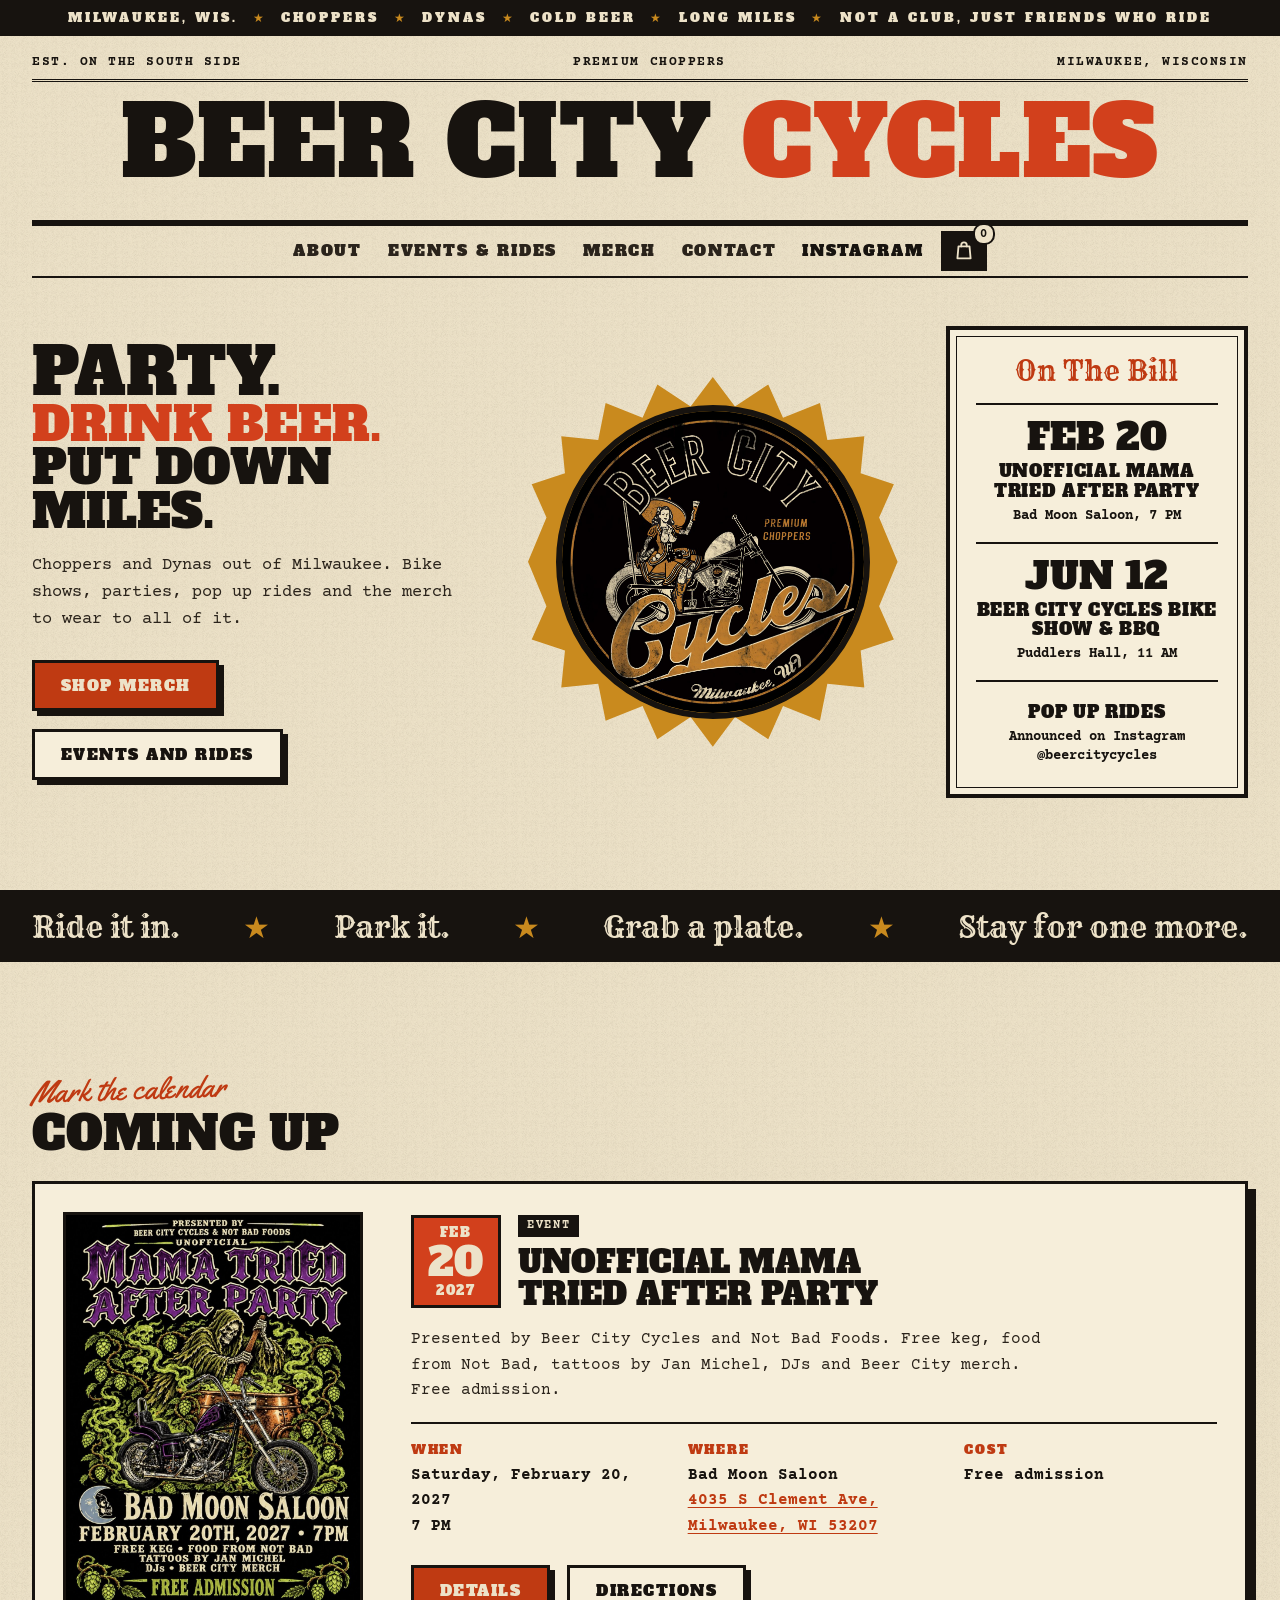
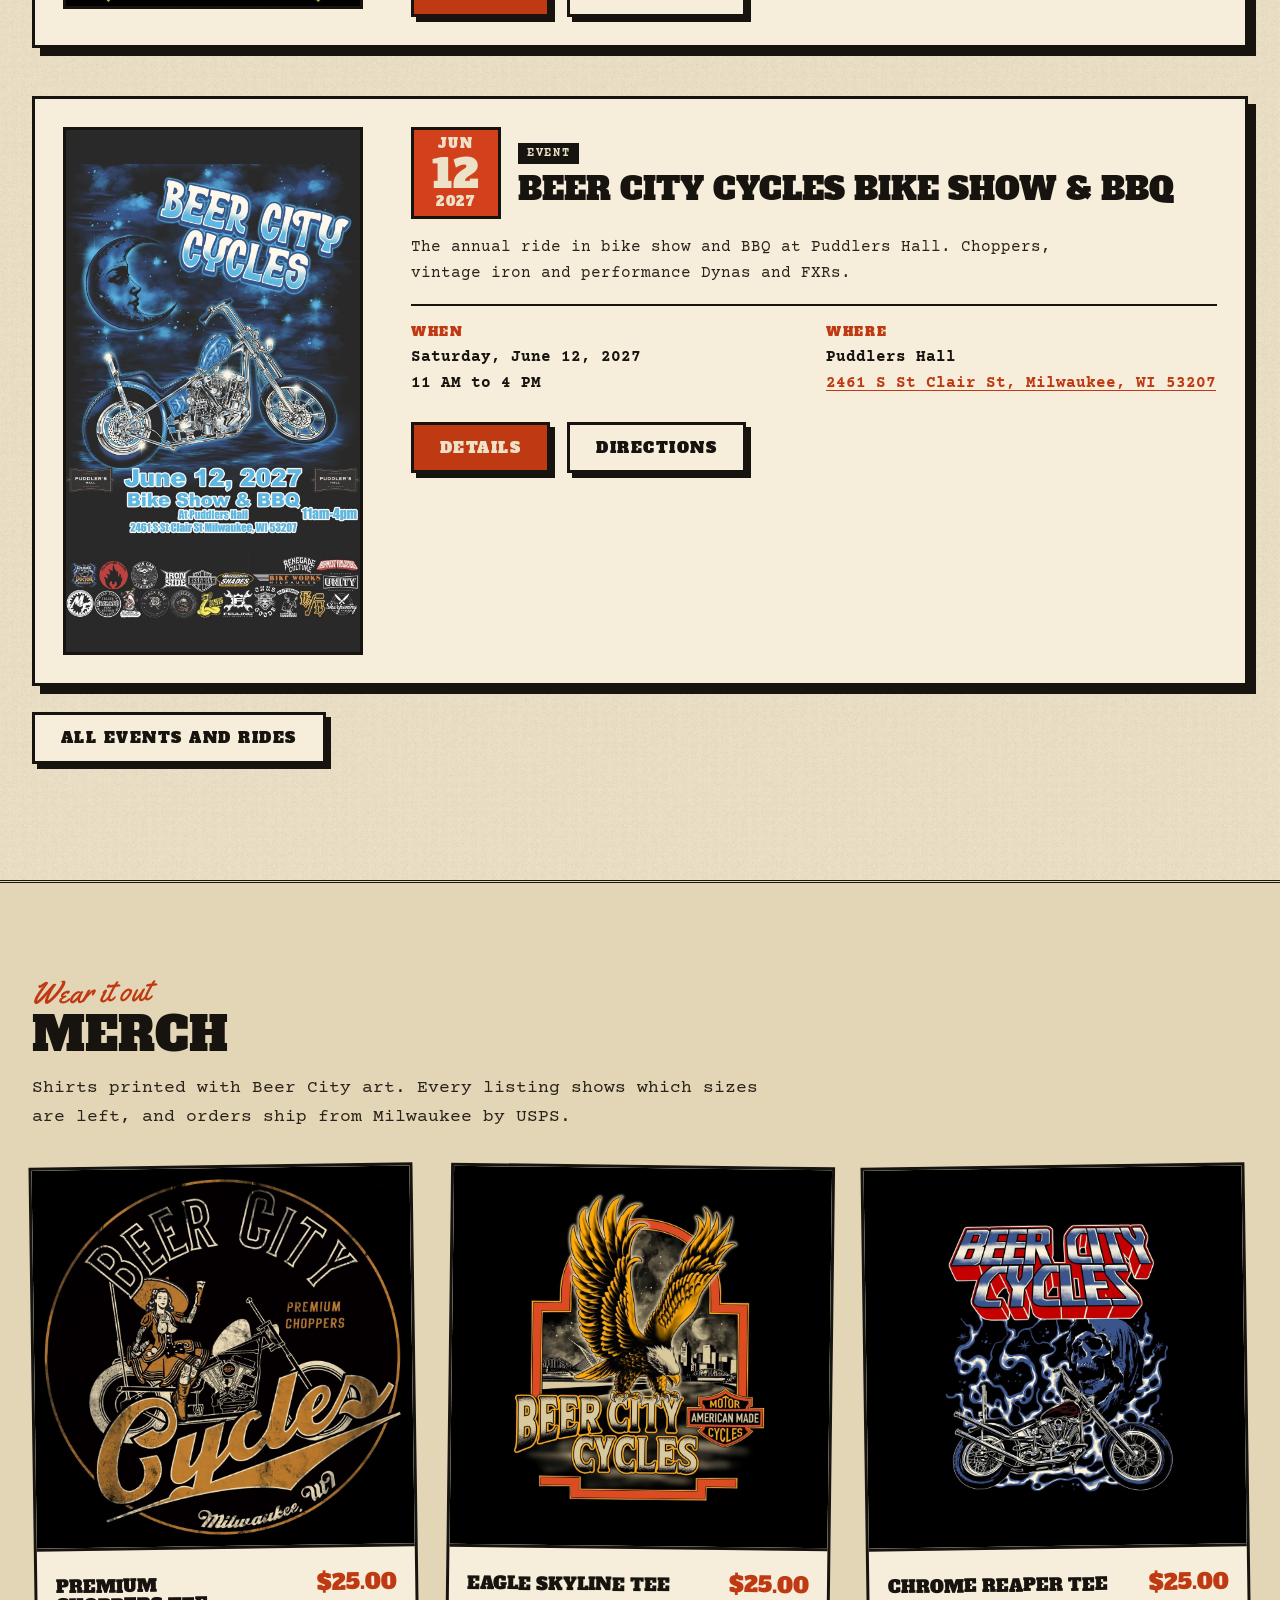
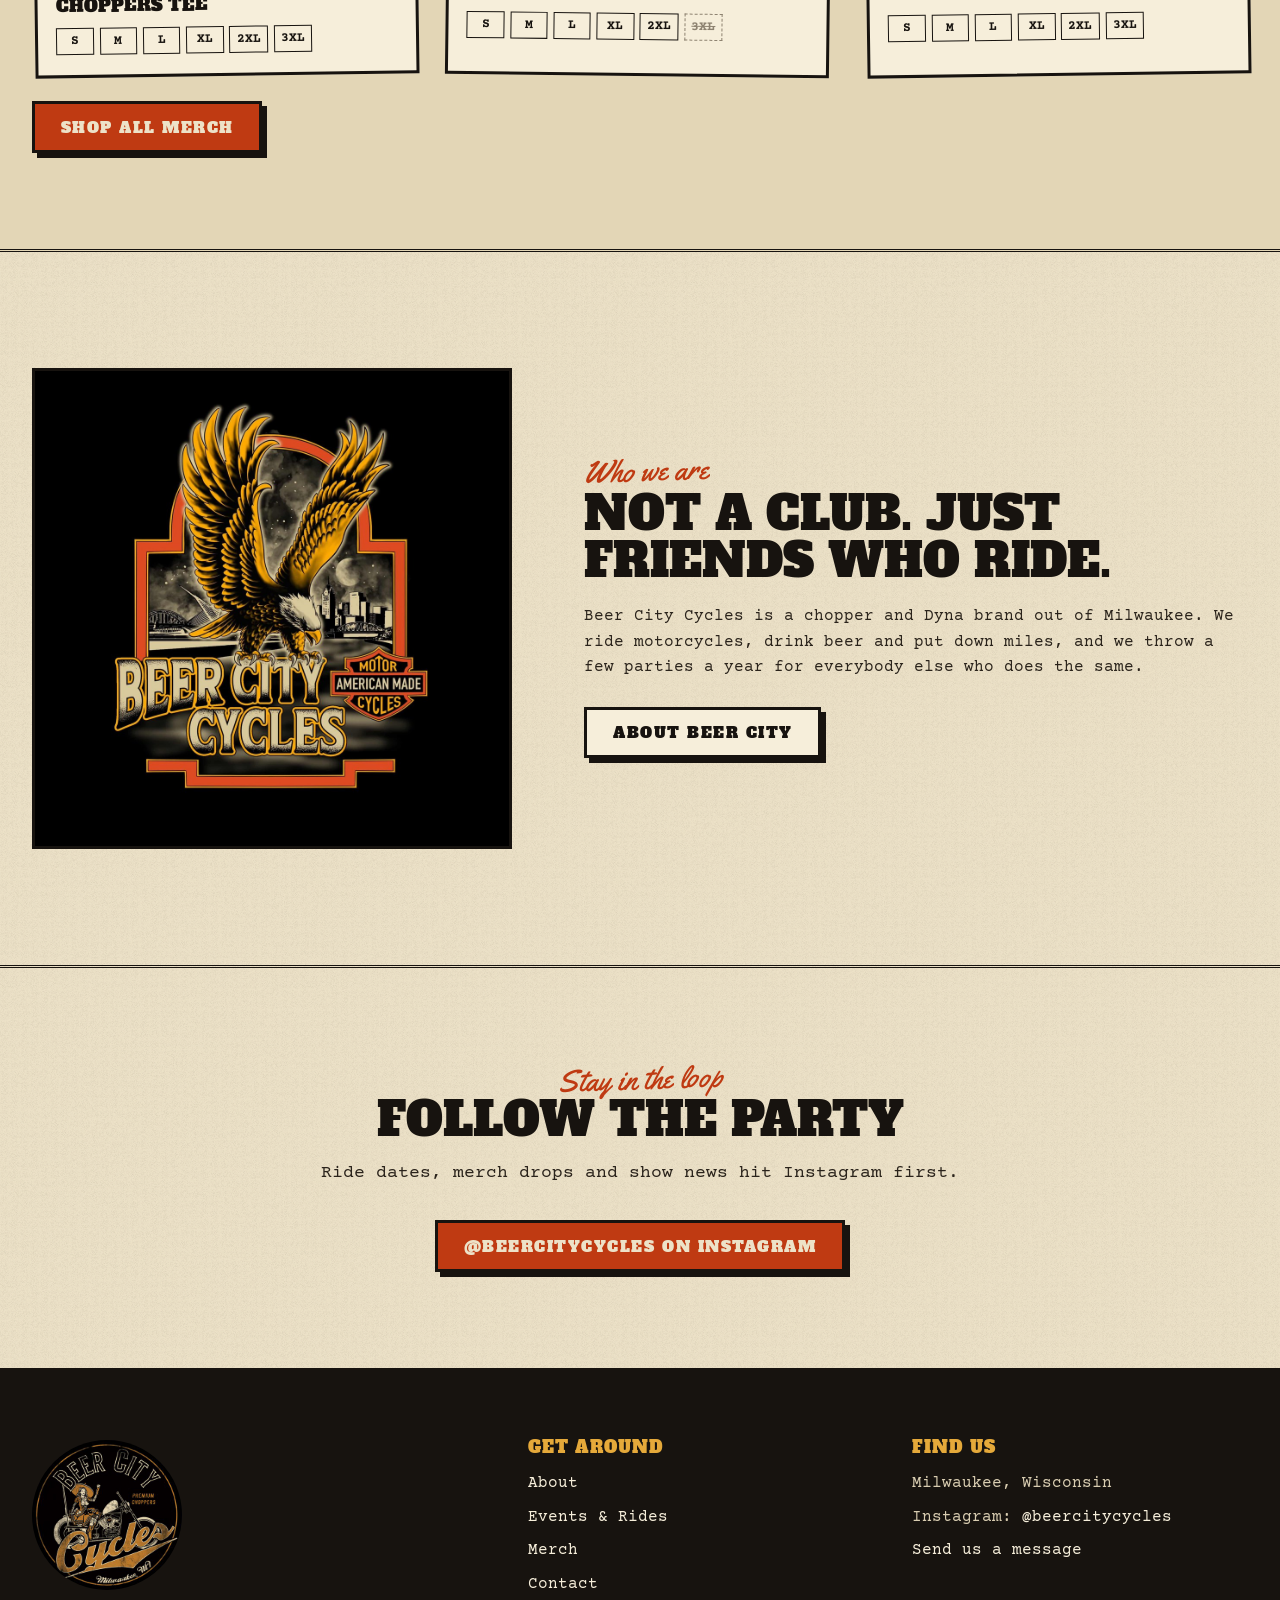
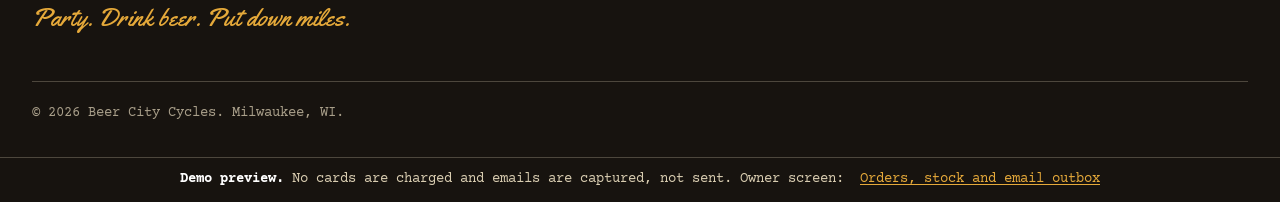
==== commit 4221543f: "Standalone copy: show poster design Co-authored-by: Perplexity <noreply@perplexity.ai>" ====
--- a/docs/index.html
+++ b/docs/index.html
@@ -9,33 +9,47 @@
 <meta property="og:description" content="Beer City Cycles. Choppers and Dynas out of Milwaukee, Wisconsin. Bike shows, parties, rides and merch. Party, drink beer, put down miles.">
 <meta property="og:type" content="website">
 <meta property="og:image" content="assets/images/logo.jpg">
-<meta name="theme-color" content="#000000">
+<meta name="theme-color" content="#17130F">
 <link rel="icon" href="assets/images/icon-512.png" sizes="512x512">
-<link rel="preload" href="assets/fonts/big-shoulders-display-100-900.woff2" as="font" type="font/woff2" crossorigin>
+<link rel="preload" href="assets/fonts/alfa-slab-one-400.woff2" as="font" type="font/woff2" crossorigin>
 <link rel="stylesheet" href="assets/site.css">
 </head>
 <body class="wp-embed-responsive wp-theme-beer-city-cycles theme-beer-city-cycles bcc-standalone">
 <div class="wp-site-blocks">
 <header class="bcc-site-header wp-block-template-part">
+<div class="wp-block-group alignfull bcc-ticker is-layout-flow wp-block-group-is-layout-flow">
+<p class="wp-block-paragraph">Milwaukee, Wis. <span>★</span> Choppers <span>★</span> Dynas <span>★</span> Cold Beer <span>★</span> Long Miles <span>★</span> Not a club, just friends who ride</p>
+</div>
+
+
+
 <div class="wp-block-group alignfull bcc-header has-global-padding is-layout-constrained wp-container-core-group-is-layout-3e0046e7 wp-block-group-is-layout-constrained">
-<div class="wp-block-group alignwide bcc-header-row is-content-justification-space-between is-nowrap is-layout-flex wp-container-core-group-is-layout-c11e3179 wp-block-group-is-layout-flex">
-<div class="wp-block-group bcc-brand is-nowrap is-layout-flex wp-container-core-group-is-layout-d16f5895 wp-block-group-is-layout-flex">
-<figure class="wp-block-image is-resized bcc-header-logo"><a href="#/"><img decoding="async" src="assets/images/logo-400.jpg" alt="Beer City Cycles logo" style="width:62px"></a></figure>
-
-
-
-<p class="bcc-wordmark wp-block-paragraph"><a href="#/">Beer City Cycles</a></p>
-</div>
-
-
-
-<div class="wp-block-group bcc-header-right is-nowrap is-layout-flex wp-container-core-group-is-layout-1eda883f wp-block-group-is-layout-flex"><nav class="is-responsive items-justified-right wp-block-navigation is-content-justification-right is-layout-flex wp-container-core-navigation-is-layout-2b78f53d wp-block-navigation-is-layout-flex"><button aria-haspopup="dialog" aria-label="Open menu" class="wp-block-navigation__responsive-container-open"><svg width="24" height="24" xmlns="http://www.w3.org/2000/svg" viewBox="0 0 24 24" aria-hidden="true" focusable="false"><path d="M4 7.5h16v1.5H4z"></path><path d="M4 15h16v1.5H4z"></path></svg></button>
+<div class="wp-block-group alignwide bcc-mast-top is-content-justification-space-between is-nowrap is-layout-flex wp-container-core-group-is-layout-c11e3179 wp-block-group-is-layout-flex">
+<p class="wp-block-paragraph">Est. on the south side</p>
+
+
+
+<p class="wp-block-paragraph">Premium Choppers</p>
+
+
+
+<p class="wp-block-paragraph">Milwaukee, Wisconsin</p>
+</div>
+
+
+
+<p class="alignwide bcc-wordmark wp-block-paragraph"><a href="#/">Beer City <mark>Cycles</mark></a></p>
+
+
+
+<div class="wp-block-group alignwide bcc-header-row is-content-justification-center is-nowrap is-layout-flex wp-container-core-group-is-layout-f7a809cf wp-block-group-is-layout-flex">
+<div class="wp-block-group bcc-header-right is-nowrap is-layout-flex wp-container-core-group-is-layout-1eda883f wp-block-group-is-layout-flex"><nav class="is-responsive items-justified-center wp-block-navigation is-content-justification-center is-layout-flex wp-container-core-navigation-is-layout-8b3f0ac4 wp-block-navigation-is-layout-flex"><button aria-haspopup="dialog" aria-label="Open menu" class="wp-block-navigation__responsive-container-open"><svg width="24" height="24" xmlns="http://www.w3.org/2000/svg" viewBox="0 0 24 24" aria-hidden="true" focusable="false"><path d="M4 7.5h16v1.5H4z"></path><path d="M4 15h16v1.5H4z"></path></svg></button>
 				<div class="wp-block-navigation__responsive-container has-text-color has-cream-color has-background has-black-background-color" id="modal-1" tabindex="-1">
 					<div class="wp-block-navigation__responsive-close" tabindex="-1">
 						<div class="wp-block-navigation__responsive-dialog">
 							<button aria-label="Close menu" class="wp-block-navigation__responsive-container-close"><svg xmlns="http://www.w3.org/2000/svg" viewBox="0 0 24 24" width="24" height="24" aria-hidden="true" focusable="false"><path d="m13.06 12 6.47-6.47-1.06-1.06L12 10.94 5.53 4.47 4.47 5.53 10.94 12l-6.47 6.47 1.06 1.06L12 13.06l6.47 6.47 1.06-1.06L13.06 12Z"></path></svg></button>
 							<div class="wp-block-navigation__responsive-container-content" id="modal-1-content">
-								<ul class="wp-block-navigation__container is-responsive items-justified-right wp-block-navigation"><li class="wp-block-navigation-item wp-block-navigation-link"><a class="wp-block-navigation-item__content" href="#/about"><span class="wp-block-navigation-item__label">About</span></a></li><li class="wp-block-navigation-item wp-block-navigation-link"><a class="wp-block-navigation-item__content" href="#/events"><span class="wp-block-navigation-item__label">Events &amp; Rides</span></a></li><li class="wp-block-navigation-item wp-block-navigation-link"><a class="wp-block-navigation-item__content" href="#/merch"><span class="wp-block-navigation-item__label">Merch</span></a></li><li class="wp-block-navigation-item wp-block-navigation-link"><a class="wp-block-navigation-item__content" href="#/contact"><span class="wp-block-navigation-item__label">Contact</span></a></li><li class="wp-block-navigation-item bcc-nav-ig wp-block-navigation-link"><a class="wp-block-navigation-item__content" href="https://www.instagram.com/beercitycycles/" target="_blank"><span class="wp-block-navigation-item__label">Instagram</span></a></li></ul>
+								<ul class="wp-block-navigation__container is-responsive items-justified-center wp-block-navigation"><li class="wp-block-navigation-item wp-block-navigation-link"><a class="wp-block-navigation-item__content" href="#/about"><span class="wp-block-navigation-item__label">About</span></a></li><li class="wp-block-navigation-item wp-block-navigation-link"><a class="wp-block-navigation-item__content" href="#/events"><span class="wp-block-navigation-item__label">Events &amp; Rides</span></a></li><li class="wp-block-navigation-item wp-block-navigation-link"><a class="wp-block-navigation-item__content" href="#/merch"><span class="wp-block-navigation-item__label">Merch</span></a></li><li class="wp-block-navigation-item wp-block-navigation-link"><a class="wp-block-navigation-item__content" href="#/contact"><span class="wp-block-navigation-item__label">Contact</span></a></li><li class="wp-block-navigation-item bcc-nav-ig wp-block-navigation-link"><a class="wp-block-navigation-item__content" href="https://www.instagram.com/beercitycycles/" target="_blank" rel="noopener"><span class="wp-block-navigation-item__label">Instagram</span></a></li></ul>
 								
 							</div>
 						</div>
@@ -53,12 +67,8 @@
 <main class="wp-block-group bcc-main is-layout-flow wp-container-core-group-is-layout-49d4396c wp-block-group-is-layout-flow" style="margin-top:0;margin-bottom:0"><div class="entry-content alignfull wp-block-post-content is-layout-flow wp-block-post-content-is-layout-flow">
 <div class="wp-block-group alignfull bcc-hero has-global-padding is-layout-constrained wp-container-core-group-is-layout-b2c713f8 wp-block-group-is-layout-constrained">
 <div class="wp-block-columns are-vertically-aligned-center bcc-hero-cols is-layout-flex wp-container-core-columns-is-layout-89c98654 wp-block-columns-is-layout-flex">
-<div class="wp-block-column is-vertically-aligned-center is-layout-flow wp-block-column-is-layout-flow" style="flex-basis:54%">
-<p class="bcc-script wp-block-paragraph">Milwaukee, Wisconsin</p>
-
-
-
-<h1 class="wp-block-heading bcc-hero-title">Party.<br>Drink Beer.<br><mark style="background-color:rgba(0, 0, 0, 0)" class="has-inline-color has-gold-color">Put Down Miles.</mark></h1>
+<div class="wp-block-column is-vertically-aligned-center is-layout-flow wp-block-column-is-layout-flow" style="flex-basis:40%">
+<h1 class="wp-block-heading bcc-hero-title">Party.<br><mark style="background-color:rgba(0, 0, 0, 0)" class="has-inline-color has-blaze-color">Drink Beer.</mark><br>Put Down Miles.</h1>
 
 
 
@@ -77,16 +87,21 @@
 
 
 
-<div class="wp-block-column is-vertically-aligned-center is-layout-flow wp-block-column-is-layout-flow" style="flex-basis:46%">
+<div class="wp-block-column is-vertically-aligned-center is-layout-flow wp-block-column-is-layout-flow" style="flex-basis:33%">
 <figure class="wp-block-image size-full bcc-hero-logo"><img decoding="async" src="assets/images/logo.jpg" alt="Beer City Cycles logo: Premium Choppers, Milwaukee, WI"></figure>
 </div>
+
+
+
+<div class="wp-block-column is-vertically-aligned-center is-layout-flow wp-block-column-is-layout-flow" style="flex-basis:27%"><div class="bcc-bill"><div class="bcc-bill-in"><p class="bcc-bill-title">On The Bill</p><a class="bcc-bill-row" href="#/event/unofficial-mama-tried-after-party-2027"><span class="d">Feb 20</span><span class="n">Unofficial Mama Tried After Party</span><span class="w">Bad Moon Saloon, 7 PM</span></a><a class="bcc-bill-row" href="#/event/bike-show-and-bbq-2027"><span class="d">Jun 12</span><span class="n">Beer City Cycles Bike Show &amp; BBQ</span><span class="w">Puddlers Hall, 11 AM</span></a><a class="bcc-bill-row" href="https://www.instagram.com/beercitycycles/" target="_blank" rel="noopener"><span class="n">Pop up rides</span><span class="w">Announced on Instagram @beercitycycles</span></a></div></div>
+</div>
 </div>
 </div>
 
 
 
 <div class="wp-block-group alignfull bcc-strip has-global-padding is-layout-constrained wp-container-core-group-is-layout-b2c713f8 wp-block-group-is-layout-constrained">
-<p class="bcc-strip-text wp-block-paragraph">Choppers <span>/</span> Dynas <span>/</span> Cold Beer <span>/</span> Long Miles <span>/</span> Milwaukee, WI</p>
+<p class="bcc-strip-text wp-block-paragraph"><b>Ride it in.</b> <span>★</span> <b>Park it.</b> <span>★</span> <b>Grab a plate.</b> <span>★</span> <b>Stay for one more.</b></p>
 </div>
 
 
@@ -480,7 +495,7 @@
 </footer>
 </div>
 <div class="bcc-demo-strip"><span><strong>Demo preview.</strong> No cards are charged and emails are captured, not sent. Owner screen:</span> <a href="#/owner">Orders, stock and email outbox</a></div>
-<noscript><p style="padding:2rem;color:#f2e8d2;text-align:center">This copy of the site needs JavaScript turned on.</p></noscript>
+<noscript><p style="padding:2rem;text-align:center">This copy of the site needs JavaScript turned on.</p></noscript>
 <script src="assets/data.js"></script>
 <script src="assets/keep.js"></script>
 <script src="assets/app.js"></script>
--- a/docs/assets/site.css
+++ b/docs/assets/site.css
@@ -1,36 +1,36 @@
 /* wp-img-auto-sizes-contain-inline-css */
 img:is([sizes=auto i],[sizes^="auto," i]){contain-intrinsic-size:3000px 1500px}
 
+/* wp-block-paragraph-inline-css */
+.is-small-text{font-size:.875em}.is-regular-text{font-size:1em}.is-large-text{font-size:2.25em}.is-larger-text{font-size:3em}.has-drop-cap:not(:focus):first-letter{float:left;font-size:8.4em;font-style:normal;font-weight:100;line-height:.68;margin:.05em .1em 0 0;text-transform:uppercase}body.rtl .has-drop-cap:not(:focus):first-letter{float:none;margin-left:.1em}p.has-drop-cap.has-background{overflow:hidden}:root :where(p.has-background){padding:1.25em 2.375em}:where(p.has-text-color:not(.has-link-color)) a{color:inherit}p.has-text-align-left[style*="writing-mode:vertical-lr"],p.has-text-align-right[style*="writing-mode:vertical-rl"]{rotate:180deg}
+
+/* wp-block-group-inline-css */
+.wp-block-group{box-sizing:border-box}:where(.wp-block-group.wp-block-group-is-layout-constrained){position:relative}
+
+/* wp-block-group-theme-inline-css */
+:where(.wp-block-group.has-background){padding:1.25em 2.375em}
+
+/* wp-block-navigation-link-inline-css */
+.wp-block-navigation .wp-block-navigation-item__label{overflow-wrap:break-word}.wp-block-navigation .wp-block-navigation-item__description{display:none}.link-ui-tools{outline:1px solid #f0f0f0;padding:8px}.link-ui-block-inserter{padding-top:8px}.link-ui-block-inserter__back{margin-left:8px;text-transform:uppercase}
+
+/* wp-block-template-part-theme-inline-css */
+:root :where(.wp-block-template-part.has-background){margin-bottom:0;margin-top:0;padding:1.25em 2.375em}
+
+/* wp-block-heading-inline-css */
+h1:where(.wp-block-heading).has-background,h2:where(.wp-block-heading).has-background,h3:where(.wp-block-heading).has-background,h4:where(.wp-block-heading).has-background,h5:where(.wp-block-heading).has-background,h6:where(.wp-block-heading).has-background{padding:1.25em 2.375em}h1.has-text-align-left[style*=writing-mode]:where([style*=vertical-lr]),h1.has-text-align-right[style*=writing-mode]:where([style*=vertical-rl]),h2.has-text-align-left[style*=writing-mode]:where([style*=vertical-lr]),h2.has-text-align-right[style*=writing-mode]:where([style*=vertical-rl]),h3.has-text-align-left[style*=writing-mode]:where([style*=vertical-lr]),h3.has-text-align-right[style*=writing-mode]:where([style*=vertical-rl]),h4.has-text-align-left[style*=writing-mode]:where([style*=vertical-lr]),h4.has-text-align-right[style*=writing-mode]:where([style*=vertical-rl]),h5.has-text-align-left[style*=writing-mode]:where([style*=vertical-lr]),h5.has-text-align-right[style*=writing-mode]:where([style*=vertical-rl]),h6.has-text-align-left[style*=writing-mode]:where([style*=vertical-lr]),h6.has-text-align-right[style*=writing-mode]:where([style*=vertical-rl]){rotate:180deg}
+
+/* wp-block-button-inline-css */
+.wp-block-button__link{align-content:center;box-sizing:border-box;cursor:pointer;display:inline-block;height:100%;text-align:center;word-break:break-word}.wp-block-button__link.aligncenter{text-align:center}.wp-block-button__link.alignright{text-align:right}:where(.wp-block-button__link){border-radius:9999px;box-shadow:none;padding:calc(.667em + 2px) calc(1.333em + 2px);text-decoration:none}.wp-block-button[style*=text-decoration] .wp-block-button__link{text-decoration:inherit}.wp-block-buttons>.wp-block-button.has-custom-width{max-width:none}.wp-block-buttons>.wp-block-button.has-custom-width .wp-block-button__link{width:100%}.wp-block-buttons>.wp-block-button.has-custom-font-size .wp-block-button__link{font-size:inherit}.wp-block-buttons>.wp-block-button[class*=wp-block-button__width]{width:calc(var(--wp--block-button--width)*1% - var(--wp--style--block-gap, .5em)*(1 - var(--wp--block-button--width)/100))}.wp-block-buttons>.wp-block-button.wp-block-button__width-25{width:calc(25% - var(--wp--style--block-gap, .5em)*.75)}.wp-block-buttons>.wp-block-button.wp-block-button__width-50{width:calc(50% - var(--wp--style--block-gap, .5em)*.5)}.wp-block-buttons>.wp-block-button.wp-block-button__width-75{width:calc(75% - var(--wp--style--block-gap, .5em)*.25)}.wp-block-buttons>.wp-block-button.wp-block-button__width-100{flex-basis:100%;width:100%}.wp-block-buttons.is-vertical>.wp-block-button[class*=wp-block-button__width]{width:calc(var(--wp--block-button--width)*1%)}.wp-block-buttons.is-vertical>.wp-block-button.wp-block-button__width-25{width:25%}.wp-block-buttons.is-vertical>.wp-block-button.wp-block-button__width-50{width:50%}.wp-block-buttons.is-vertical>.wp-block-button.wp-block-button__width-75{width:75%}.wp-block-button.is-style-squared,.wp-block-button__link.wp-block-button.is-style-squared{border-radius:0}.wp-block-button.no-border-radius,.wp-block-button__link.no-border-radius{border-radius:0!important}:root :where(.wp-block-button .wp-block-button__link.is-style-outline),:root :where(.wp-block-button.is-style-outline>.wp-block-button__link){border:2px solid;padding:.667em 1.333em}:root :where(.wp-block-button .wp-block-button__link.is-style-outline:not(.has-text-color)),:root :where(.wp-block-button.is-style-outline>.wp-block-button__link:not(.has-text-color)){color:currentColor}:root :where(.wp-block-button .wp-block-button__link.is-style-outline:not(.has-background)),:root :where(.wp-block-button.is-style-outline>.wp-block-button__link:not(.has-background)){background-color:transparent;background-image:none}
+
+/* wp-block-buttons-inline-css */
+.wp-block-buttons{box-sizing:border-box}.wp-block-buttons.is-vertical{flex-direction:column}.wp-block-buttons.is-vertical>.wp-block-button:last-child{margin-bottom:0}.wp-block-buttons>.wp-block-button{display:inline-block;margin:0}.wp-block-buttons.is-content-justification-left{justify-content:flex-start}.wp-block-buttons.is-content-justification-left.is-vertical{align-items:flex-start}.wp-block-buttons.is-content-justification-center{justify-content:center}.wp-block-buttons.is-content-justification-center.is-vertical{align-items:center}.wp-block-buttons.is-content-justification-right{justify-content:flex-end}.wp-block-buttons.is-content-justification-right.is-vertical{align-items:flex-end}.wp-block-buttons.is-content-justification-space-between{justify-content:space-between}.wp-block-buttons.aligncenter{text-align:center}.wp-block-buttons:not(.is-content-justification-space-between,.is-content-justification-right,.is-content-justification-left,.is-content-justification-center) .wp-block-button.aligncenter{margin-left:auto;margin-right:auto;width:100%}.wp-block-buttons[style*=text-decoration] .wp-block-button,.wp-block-buttons[style*=text-decoration] .wp-block-button__link{text-decoration:inherit}.wp-block-buttons.has-custom-font-size .wp-block-button__link{font-size:inherit}.wp-block-buttons .wp-block-button__link{width:100%}.wp-block-button.aligncenter{text-align:center}
+
 /* wp-block-image-inline-css */
 .wp-block-image>a,.wp-block-image>figure>a{display:inline-block}.wp-block-image img{box-sizing:border-box;height:auto;max-width:100%;vertical-align:bottom}@media not (prefers-reduced-motion){.wp-block-image img.hide{visibility:hidden}.wp-block-image img.show{animation:show-content-image .4s}}.wp-block-image[style*=border-radius] img,.wp-block-image[style*=border-radius]>a{border-radius:inherit}.wp-block-image.has-custom-border img{box-sizing:border-box}.wp-block-image.aligncenter{text-align:center}.wp-block-image.alignfull>a,.wp-block-image.alignwide>a{width:100%}.wp-block-image.alignfull img,.wp-block-image.alignwide img{height:auto;width:100%}.wp-block-image .aligncenter,.wp-block-image .alignleft,.wp-block-image .alignright,.wp-block-image.aligncenter,.wp-block-image.alignleft,.wp-block-image.alignright{display:table}.wp-block-image .aligncenter>figcaption,.wp-block-image .alignleft>figcaption,.wp-block-image .alignright>figcaption,.wp-block-image.aligncenter>figcaption,.wp-block-image.alignleft>figcaption,.wp-block-image.alignright>figcaption{caption-side:bottom;display:table-caption}.wp-block-image .alignleft{float:left;margin:.5em 1em .5em 0}.wp-block-image .alignright{float:right;margin:.5em 0 .5em 1em}.wp-block-image .aligncenter{margin-left:auto;margin-right:auto}.wp-block-image :where(figcaption){margin-bottom:1em;margin-top:.5em}.wp-block-image.is-style-circle-mask img{border-radius:9999px}@supports ((-webkit-mask-image:none) or (mask-image:none)) or (-webkit-mask-image:none){.wp-block-image.is-style-circle-mask img{border-radius:0;-webkit-mask-image:url('data:image/svg+xml;utf8,<svg viewBox="0 0 100 100" xmlns="http://www.w3.org/2000/svg"><circle cx="50" cy="50" r="50"/></svg>');mask-image:url('data:image/svg+xml;utf8,<svg viewBox="0 0 100 100" xmlns="http://www.w3.org/2000/svg"><circle cx="50" cy="50" r="50"/></svg>');mask-mode:alpha;-webkit-mask-position:center;mask-position:center;-webkit-mask-repeat:no-repeat;mask-repeat:no-repeat;-webkit-mask-size:contain;mask-size:contain}}:root :where(.wp-block-image.is-style-rounded img,.wp-block-image .is-style-rounded img){border-radius:9999px}.wp-block-image figure{margin:0}.wp-lightbox-container{display:flex;flex-direction:column;position:relative}.wp-lightbox-container img{cursor:zoom-in}.wp-lightbox-container img:hover+button{opacity:1}.wp-lightbox-container button{align-items:center;backdrop-filter:blur(16px) saturate(180%);background-color:rgba(90,90,90,.25);border:none;border-radius:4px;cursor:zoom-in;display:flex;height:20px;justify-content:center;opacity:0;padding:0;position:absolute;right:16px;text-align:center;top:16px;width:20px;z-index:100}@media not (prefers-reduced-motion){.wp-lightbox-container button{transition:opacity .2s ease}}.wp-lightbox-container button:focus-visible{outline:3px auto rgba(90,90,90,.25);outline:3px auto -webkit-focus-ring-color;outline-offset:3px}.wp-lightbox-container button:hover{cursor:pointer;opacity:1}.wp-lightbox-container button:focus{opacity:1}.wp-lightbox-container button:focus,.wp-lightbox-container button:hover,.wp-lightbox-container button:not(:hover):not(:active):not(.has-background){background-color:rgba(90,90,90,.25);border:none}.wp-lightbox-overlay{box-sizing:border-box;cursor:zoom-out;height:100vh;left:0;overflow:hidden;position:fixed;top:0;visibility:hidden;width:100%;z-index:100000}.wp-lightbox-overlay .wp-lightbox-close-button{align-items:center;cursor:pointer;display:flex;font-family:inherit;gap:8px;justify-content:center;line-height:1;min-height:40px;min-width:40px;padding:0 4px;position:absolute;right:calc(env(safe-area-inset-right) + 16px);top:calc(env(safe-area-inset-top) + 16px);z-index:5000000}.wp-lightbox-overlay .wp-lightbox-close-button:focus,.wp-lightbox-overlay .wp-lightbox-close-button:hover,.wp-lightbox-overlay .wp-lightbox-close-button:not(:hover):not(:active):not(.has-background){background:none;border:none}.wp-lightbox-overlay .wp-lightbox-close-button:has(.wp-lightbox-close-text:not([hidden])) .wp-lightbox-close-icon svg{height:1em;width:1em}.wp-lightbox-overlay .wp-lightbox-close-icon svg{display:block}.wp-lightbox-overlay .wp-lightbox-navigation-button-next,.wp-lightbox-overlay .wp-lightbox-navigation-button-prev{align-items:center;bottom:16px;cursor:pointer;display:flex;font-family:inherit;gap:4px;justify-content:center;line-height:1;min-height:40px;min-width:40px;padding:0 8px;position:absolute;z-index:2000002}.wp-lightbox-overlay .wp-lightbox-navigation-button-next[hidden],.wp-lightbox-overlay .wp-lightbox-navigation-button-prev[hidden]{display:none}@media (min-width:960px){.wp-lightbox-overlay .wp-lightbox-navigation-button-next,.wp-lightbox-overlay .wp-lightbox-navigation-button-prev{bottom:50%;transform:translateY(-50%)}}.wp-lightbox-overlay .wp-lightbox-navigation-button-next:focus,.wp-lightbox-overlay .wp-lightbox-navigation-button-next:hover,.wp-lightbox-overlay .wp-lightbox-navigation-button-next:not(:hover):not(:active):not(.has-background),.wp-lightbox-overlay .wp-lightbox-navigation-button-prev:focus,.wp-lightbox-overlay .wp-lightbox-navigation-button-prev:hover,.wp-lightbox-overlay .wp-lightbox-navigation-button-prev:not(:hover):not(:active):not(.has-background){background:none;border:none;padding:0 8px}.wp-lightbox-overlay .wp-lightbox-navigation-button-next:has(.wp-lightbox-navigation-text:not([hidden])) .wp-lightbox-navigation-icon svg,.wp-lightbox-overlay .wp-lightbox-navigation-button-prev:has(.wp-lightbox-navigation-text:not([hidden])) .wp-lightbox-navigation-icon svg{display:block;height:1.5em;width:1.5em}.wp-lightbox-overlay .wp-lightbox-navigation-button-prev{left:calc(env(safe-area-inset-left) + 16px)}.wp-lightbox-overlay .wp-lightbox-navigation-button-next{right:calc(env(safe-area-inset-right) + 16px)}.wp-lightbox-overlay .wp-lightbox-navigation-icon svg{vertical-align:middle}.wp-lightbox-overlay .lightbox-image-container{height:var(--wp--lightbox-container-height);left:50%;overflow:hidden;position:absolute;top:50%;transform:translate(-50%,-50%);transform-origin:top left;width:var(--wp--lightbox-container-width);z-index:2000001}.wp-lightbox-overlay .wp-block-image{align-items:center;box-sizing:border-box;display:flex;height:100%;justify-content:center;margin:0;position:relative;transform-origin:0 0;width:100%;z-index:3000000}.wp-lightbox-overlay .wp-block-image img{height:var(--wp--lightbox-image-height);min-height:var(--wp--lightbox-image-height);min-width:var(--wp--lightbox-image-width);width:var(--wp--lightbox-image-width)}.wp-lightbox-overlay .wp-block-image figcaption{display:none}.wp-lightbox-overlay button{background:none;border:none}.wp-lightbox-overlay .scrim{background-color:#fff;height:100%;opacity:.9;position:absolute;width:100%;z-index:2000000}.wp-lightbox-overlay.active{visibility:visible}@media not (prefers-reduced-motion){.wp-lightbox-overlay.active{animation:turn-on-visibility .25s both}.wp-lightbox-overlay.active img{animation:turn-on-visibility .35s both}.wp-lightbox-overlay.show-closing-animation:not(.active){animation:turn-off-visibility .35s both}.wp-lightbox-overlay.show-closing-animation:not(.active) img{animation:turn-off-visibility .25s both}.wp-lightbox-overlay.zoom.active{animation:none;opacity:1;visibility:visible}.wp-lightbox-overlay.zoom.active .lightbox-image-container{animation:lightbox-zoom-in .4s}.wp-lightbox-overlay.zoom.active .lightbox-image-container img{animation:none}.wp-lightbox-overlay.zoom.active .scrim{animation:turn-on-visibility .4s forwards}.wp-lightbox-overlay.zoom.show-closing-animation:not(.active){animation:none}.wp-lightbox-overlay.zoom.show-closing-animation:not(.active) .lightbox-image-container{animation:lightbox-zoom-out .4s}.wp-lightbox-overlay.zoom.show-closing-animation:not(.active) .lightbox-image-container img{animation:none}.wp-lightbox-overlay.zoom.show-closing-animation:not(.active) .scrim{animation:turn-off-visibility .4s forwards}}@keyframes show-content-image{0%{visibility:hidden}99%{visibility:hidden}to{visibility:visible}}@keyframes turn-on-visibility{0%{opacity:0}to{opacity:1}}@keyframes turn-off-visibility{0%{opacity:1;visibility:visible}99%{opacity:0;visibility:visible}to{opacity:0;visibility:hidden}}@keyframes lightbox-zoom-in{0%{transform:translate(calc((-100vw + var(--wp--lightbox-scrollbar-width))/2 + var(--wp--lightbox-initial-left-position)),calc(-50vh + var(--wp--lightbox-initial-top-position))) scale(var(--wp--lightbox-scale))}to{transform:translate(-50%,-50%) scale(1)}}@keyframes lightbox-zoom-out{0%{transform:translate(-50%,-50%) scale(1);visibility:visible}99%{visibility:visible}to{transform:translate(calc((-100vw + var(--wp--lightbox-scrollbar-width))/2 + var(--wp--lightbox-initial-left-position)),calc(-50vh + var(--wp--lightbox-initial-top-position))) scale(var(--wp--lightbox-scale));visibility:hidden}}
 
 /* wp-block-image-theme-inline-css */
 :root :where(.wp-block-image figcaption){color:#555;font-size:13px;text-align:center}.is-dark-theme :root :where(.wp-block-image figcaption){color:hsla(0,0%,100%,.65)}.wp-block-image{margin:0 0 1em}
 
-/* wp-block-paragraph-inline-css */
-.is-small-text{font-size:.875em}.is-regular-text{font-size:1em}.is-large-text{font-size:2.25em}.is-larger-text{font-size:3em}.has-drop-cap:not(:focus):first-letter{float:left;font-size:8.4em;font-style:normal;font-weight:100;line-height:.68;margin:.05em .1em 0 0;text-transform:uppercase}body.rtl .has-drop-cap:not(:focus):first-letter{float:none;margin-left:.1em}p.has-drop-cap.has-background{overflow:hidden}:root :where(p.has-background){padding:1.25em 2.375em}:where(p.has-text-color:not(.has-link-color)) a{color:inherit}p.has-text-align-left[style*="writing-mode:vertical-lr"],p.has-text-align-right[style*="writing-mode:vertical-rl"]{rotate:180deg}
-
-/* wp-block-group-inline-css */
-.wp-block-group{box-sizing:border-box}:where(.wp-block-group.wp-block-group-is-layout-constrained){position:relative}
-
-/* wp-block-group-theme-inline-css */
-:where(.wp-block-group.has-background){padding:1.25em 2.375em}
-
-/* wp-block-navigation-link-inline-css */
-.wp-block-navigation .wp-block-navigation-item__label{overflow-wrap:break-word}.wp-block-navigation .wp-block-navigation-item__description{display:none}.link-ui-tools{outline:1px solid #f0f0f0;padding:8px}.link-ui-block-inserter{padding-top:8px}.link-ui-block-inserter__back{margin-left:8px;text-transform:uppercase}
-
-/* wp-block-template-part-theme-inline-css */
-:root :where(.wp-block-template-part.has-background){margin-bottom:0;margin-top:0;padding:1.25em 2.375em}
-
-/* wp-block-heading-inline-css */
-h1:where(.wp-block-heading).has-background,h2:where(.wp-block-heading).has-background,h3:where(.wp-block-heading).has-background,h4:where(.wp-block-heading).has-background,h5:where(.wp-block-heading).has-background,h6:where(.wp-block-heading).has-background{padding:1.25em 2.375em}h1.has-text-align-left[style*=writing-mode]:where([style*=vertical-lr]),h1.has-text-align-right[style*=writing-mode]:where([style*=vertical-rl]),h2.has-text-align-left[style*=writing-mode]:where([style*=vertical-lr]),h2.has-text-align-right[style*=writing-mode]:where([style*=vertical-rl]),h3.has-text-align-left[style*=writing-mode]:where([style*=vertical-lr]),h3.has-text-align-right[style*=writing-mode]:where([style*=vertical-rl]),h4.has-text-align-left[style*=writing-mode]:where([style*=vertical-lr]),h4.has-text-align-right[style*=writing-mode]:where([style*=vertical-rl]),h5.has-text-align-left[style*=writing-mode]:where([style*=vertical-lr]),h5.has-text-align-right[style*=writing-mode]:where([style*=vertical-rl]),h6.has-text-align-left[style*=writing-mode]:where([style*=vertical-lr]),h6.has-text-align-right[style*=writing-mode]:where([style*=vertical-rl]){rotate:180deg}
-
-/* wp-block-button-inline-css */
-.wp-block-button__link{align-content:center;box-sizing:border-box;cursor:pointer;display:inline-block;height:100%;text-align:center;word-break:break-word}.wp-block-button__link.aligncenter{text-align:center}.wp-block-button__link.alignright{text-align:right}:where(.wp-block-button__link){border-radius:9999px;box-shadow:none;padding:calc(.667em + 2px) calc(1.333em + 2px);text-decoration:none}.wp-block-button[style*=text-decoration] .wp-block-button__link{text-decoration:inherit}.wp-block-buttons>.wp-block-button.has-custom-width{max-width:none}.wp-block-buttons>.wp-block-button.has-custom-width .wp-block-button__link{width:100%}.wp-block-buttons>.wp-block-button.has-custom-font-size .wp-block-button__link{font-size:inherit}.wp-block-buttons>.wp-block-button[class*=wp-block-button__width]{width:calc(var(--wp--block-button--width)*1% - var(--wp--style--block-gap, .5em)*(1 - var(--wp--block-button--width)/100))}.wp-block-buttons>.wp-block-button.wp-block-button__width-25{width:calc(25% - var(--wp--style--block-gap, .5em)*.75)}.wp-block-buttons>.wp-block-button.wp-block-button__width-50{width:calc(50% - var(--wp--style--block-gap, .5em)*.5)}.wp-block-buttons>.wp-block-button.wp-block-button__width-75{width:calc(75% - var(--wp--style--block-gap, .5em)*.25)}.wp-block-buttons>.wp-block-button.wp-block-button__width-100{flex-basis:100%;width:100%}.wp-block-buttons.is-vertical>.wp-block-button[class*=wp-block-button__width]{width:calc(var(--wp--block-button--width)*1%)}.wp-block-buttons.is-vertical>.wp-block-button.wp-block-button__width-25{width:25%}.wp-block-buttons.is-vertical>.wp-block-button.wp-block-button__width-50{width:50%}.wp-block-buttons.is-vertical>.wp-block-button.wp-block-button__width-75{width:75%}.wp-block-button.is-style-squared,.wp-block-button__link.wp-block-button.is-style-squared{border-radius:0}.wp-block-button.no-border-radius,.wp-block-button__link.no-border-radius{border-radius:0!important}:root :where(.wp-block-button .wp-block-button__link.is-style-outline),:root :where(.wp-block-button.is-style-outline>.wp-block-button__link){border:2px solid;padding:.667em 1.333em}:root :where(.wp-block-button .wp-block-button__link.is-style-outline:not(.has-text-color)),:root :where(.wp-block-button.is-style-outline>.wp-block-button__link:not(.has-text-color)){color:currentColor}:root :where(.wp-block-button .wp-block-button__link.is-style-outline:not(.has-background)),:root :where(.wp-block-button.is-style-outline>.wp-block-button__link:not(.has-background)){background-color:transparent;background-image:none}
-
-/* wp-block-buttons-inline-css */
-.wp-block-buttons{box-sizing:border-box}.wp-block-buttons.is-vertical{flex-direction:column}.wp-block-buttons.is-vertical>.wp-block-button:last-child{margin-bottom:0}.wp-block-buttons>.wp-block-button{display:inline-block;margin:0}.wp-block-buttons.is-content-justification-left{justify-content:flex-start}.wp-block-buttons.is-content-justification-left.is-vertical{align-items:flex-start}.wp-block-buttons.is-content-justification-center{justify-content:center}.wp-block-buttons.is-content-justification-center.is-vertical{align-items:center}.wp-block-buttons.is-content-justification-right{justify-content:flex-end}.wp-block-buttons.is-content-justification-right.is-vertical{align-items:flex-end}.wp-block-buttons.is-content-justification-space-between{justify-content:space-between}.wp-block-buttons.aligncenter{text-align:center}.wp-block-buttons:not(.is-content-justification-space-between,.is-content-justification-right,.is-content-justification-left,.is-content-justification-center) .wp-block-button.aligncenter{margin-left:auto;margin-right:auto;width:100%}.wp-block-buttons[style*=text-decoration] .wp-block-button,.wp-block-buttons[style*=text-decoration] .wp-block-button__link{text-decoration:inherit}.wp-block-buttons.has-custom-font-size .wp-block-button__link{font-size:inherit}.wp-block-buttons .wp-block-button__link{width:100%}.wp-block-button.aligncenter{text-align:center}
-
 /* wp-block-columns-inline-css */
 .wp-block-columns{box-sizing:border-box;display:flex;flex-wrap:wrap!important}@media (min-width:782px){.wp-block-columns{flex-wrap:nowrap!important}}.wp-block-columns{align-items:normal!important}.wp-block-columns.are-vertically-aligned-top{align-items:flex-start}.wp-block-columns.are-vertically-aligned-center{align-items:center}.wp-block-columns.are-vertically-aligned-bottom{align-items:flex-end}@media (max-width:781px){.wp-block-columns:not(.is-not-stacked-on-mobile)>.wp-block-column{flex-basis:100%!important}}@media (min-width:782px){.wp-block-columns:not(.is-not-stacked-on-mobile)>.wp-block-column{flex-basis:0;flex-grow:1}.wp-block-columns:not(.is-not-stacked-on-mobile)>.wp-block-column[style*=flex-basis]{flex-grow:0}}.wp-block-columns.is-not-stacked-on-mobile{flex-wrap:nowrap!important}.wp-block-columns.is-not-stacked-on-mobile>.wp-block-column{flex-basis:0;flex-grow:1}.wp-block-columns.is-not-stacked-on-mobile>.wp-block-column[style*=flex-basis]{flex-grow:0}:where(.wp-block-columns){margin-bottom:1.75em}:where(.wp-block-columns.has-background){padding:1.25em 2.375em}.wp-block-column{flex-grow:1;min-width:0;overflow-wrap:break-word;word-break:break-word}.wp-block-column.is-vertically-aligned-top{align-self:flex-start}.wp-block-column.is-vertically-aligned-center{align-self:center}.wp-block-column.is-vertically-aligned-bottom{align-self:flex-end}.wp-block-column.is-vertically-aligned-stretch{align-self:stretch}.wp-block-column.is-vertically-aligned-bottom,.wp-block-column.is-vertically-aligned-center,.wp-block-column.is-vertically-aligned-top{width:100%}
 
@@ -44,9 +44,9 @@
 :root{--wp-block-synced-color:#7a00df;--wp-block-synced-color--rgb:122,0,223;--wp-bound-block-color:var(--wp-block-synced-color);--wp-editor-canvas-background:#ddd;--wp-admin-theme-color:#007cba;--wp-admin-theme-color--rgb:0,124,186;--wp-admin-theme-color-darker-10:#006ba1;--wp-admin-theme-color-darker-10--rgb:0,107,160.5;--wp-admin-theme-color-darker-20:#005a87;--wp-admin-theme-color-darker-20--rgb:0,90,135;--wp-admin-border-width-focus:2px}@media (min-resolution:192dpi){:root{--wp-admin-border-width-focus:1.5px}}.wp-element-button{cursor:pointer}:root .has-very-light-gray-background-color{background-color:#eee}:root .has-very-dark-gray-background-color{background-color:#313131}:root .has-very-light-gray-color{color:#eee}:root .has-very-dark-gray-color{color:#313131}:root .has-vivid-green-cyan-to-vivid-cyan-blue-gradient-background{background:linear-gradient(135deg,#00d084,#0693e3)}:root .has-purple-crush-gradient-background{background:linear-gradient(135deg,#34e2e4,#4721fb 50%,#ab1dfe)}:root .has-hazy-dawn-gradient-background{background:linear-gradient(135deg,#faaca8,#dad0ec)}:root .has-subdued-olive-gradient-background{background:linear-gradient(135deg,#fafae1,#67a671)}:root .has-atomic-cream-gradient-background{background:linear-gradient(135deg,#fdd79a,#004a59)}:root .has-nightshade-gradient-background{background:linear-gradient(135deg,#330968,#31cdcf)}:root .has-midnight-gradient-background{background:linear-gradient(135deg,#020381,#2874fc)}:root{--wp--preset--font-size--normal:16px;--wp--preset--font-size--huge:42px}.has-regular-font-size{font-size:1em}.has-larger-font-size{font-size:2.625em}.has-normal-font-size{font-size:var(--wp--preset--font-size--normal)}.has-huge-font-size{font-size:var(--wp--preset--font-size--huge)}:root .has-text-align-center{text-align:center}:root .has-text-align-left{text-align:left}:root .has-text-align-right{text-align:right}.has-fit-text{white-space:nowrap!important}#end-resizable-editor-section{display:none}.aligncenter{clear:both}.items-justified-left{justify-content:flex-start}.items-justified-center{justify-content:center}.items-justified-right{justify-content:flex-end}.items-justified-space-between{justify-content:space-between}.screen-reader-text{word-wrap:normal!important;border:0;clip-path:inset(50%);height:1px;margin:-1px;overflow:hidden;padding:0;position:absolute;width:1px;word-break:normal!important}.screen-reader-text:focus{background-color:#ddd;clip-path:none;color:#444;display:block;font-size:1em;height:auto;left:5px;line-height:normal;padding:15px 23px 14px;text-decoration:none;top:5px;width:auto;z-index:100000}html :where(.has-border-color){border-style:solid}html :where([style^=border-color],[style*=";border-color"],[style*="; border-color"]){border-style:solid}html :where([style^=border-top-color],[style*=";border-top-color"],[style*="; border-top-color"]){border-top-style:solid}html :where([style^=border-right-color],[style*=";border-right-color"],[style*="; border-right-color"]){border-right-style:solid}html :where([style^=border-bottom-color],[style*=";border-bottom-color"],[style*="; border-bottom-color"]){border-bottom-style:solid}html :where([style^=border-left-color],[style*=";border-left-color"],[style*="; border-left-color"]){border-left-style:solid}html :where([style^=border-width],[style*=";border-width"],[style*="; border-width"]){border-style:solid}html :where([style^=border-top-width],[style*=";border-top-width"],[style*="; border-top-width"]){border-top-style:solid}html :where([style^=border-right-width],[style*=";border-right-width"],[style*="; border-right-width"]){border-right-style:solid}html :where([style^=border-bottom-width],[style*=";border-bottom-width"],[style*="; border-bottom-width"]){border-bottom-style:solid}html :where([style^=border-left-width],[style*=";border-left-width"],[style*="; border-left-width"]){border-left-style:solid}html :where(img[class*=wp-image-]){height:auto;max-width:100%}:where(figure){margin:0 0 1em}html :where(.is-position-sticky){--wp-admin--admin-bar--position-offset:var(--wp-admin--admin-bar--height,0px)}@media screen and (max-width:600px){html :where(.is-position-sticky){--wp-admin--admin-bar--position-offset:0px}}
 
 /* global-styles-inline-css */
-:root{--wp--preset--aspect-ratio--square: 1;--wp--preset--aspect-ratio--4-3: 4/3;--wp--preset--aspect-ratio--3-4: 3/4;--wp--preset--aspect-ratio--3-2: 3/2;--wp--preset--aspect-ratio--2-3: 2/3;--wp--preset--aspect-ratio--16-9: 16/9;--wp--preset--aspect-ratio--9-16: 9/16;--wp--preset--color--black: #000000;--wp--preset--color--cyan-bluish-gray: #abb8c3;--wp--preset--color--white: #ffffff;--wp--preset--color--pale-pink: #f78da7;--wp--preset--color--vivid-red: #cf2e2e;--wp--preset--color--luminous-vivid-orange: #ff6900;--wp--preset--color--luminous-vivid-amber: #fcb900;--wp--preset--color--light-green-cyan: #7bdcb5;--wp--preset--color--vivid-green-cyan: #00d084;--wp--preset--color--pale-cyan-blue: #8ed1fc;--wp--preset--color--vivid-cyan-blue: #0693e3;--wp--preset--color--vivid-purple: #9b51e0;--wp--preset--color--coal: #0F0E0C;--wp--preset--color--iron: #1B1915;--wp--preset--color--smoke: #322D25;--wp--preset--color--cream: #F2E8D2;--wp--preset--color--bone: #CFC5AE;--wp--preset--color--ash: #948B78;--wp--preset--color--gold: #D4942F;--wp--preset--color--brass: #A8721F;--wp--preset--color--blaze: #E3411B;--wp--preset--gradient--vivid-cyan-blue-to-vivid-purple: linear-gradient(135deg,rgb(6,147,227) 0%,rgb(155,81,224) 100%);--wp--preset--gradient--light-green-cyan-to-vivid-green-cyan: linear-gradient(135deg,rgb(122,220,180) 0%,rgb(0,208,130) 100%);--wp--preset--gradient--luminous-vivid-amber-to-luminous-vivid-orange: linear-gradient(135deg,rgb(252,185,0) 0%,rgb(255,105,0) 100%);--wp--preset--gradient--luminous-vivid-orange-to-vivid-red: linear-gradient(135deg,rgb(255,105,0) 0%,rgb(207,46,46) 100%);--wp--preset--gradient--very-light-gray-to-cyan-bluish-gray: linear-gradient(135deg,rgb(238,238,238) 0%,rgb(169,184,195) 100%);--wp--preset--gradient--cool-to-warm-spectrum: linear-gradient(135deg,rgb(74,234,220) 0%,rgb(151,120,209) 20%,rgb(207,42,186) 40%,rgb(238,44,130) 60%,rgb(251,105,98) 80%,rgb(254,248,76) 100%);--wp--preset--gradient--blush-light-purple: linear-gradient(135deg,rgb(255,206,236) 0%,rgb(152,150,240) 100%);--wp--preset--gradient--blush-bordeaux: linear-gradient(135deg,rgb(254,205,165) 0%,rgb(254,45,45) 50%,rgb(107,0,62) 100%);--wp--preset--gradient--luminous-dusk: linear-gradient(135deg,rgb(255,203,112) 0%,rgb(199,81,192) 50%,rgb(65,88,208) 100%);--wp--preset--gradient--pale-ocean: linear-gradient(135deg,rgb(255,245,203) 0%,rgb(182,227,212) 50%,rgb(51,167,181) 100%);--wp--preset--gradient--electric-grass: linear-gradient(135deg,rgb(202,248,128) 0%,rgb(113,206,126) 100%);--wp--preset--gradient--midnight: linear-gradient(135deg,rgb(2,3,129) 0%,rgb(40,116,252) 100%);--wp--preset--font-size--small: 0.9rem;--wp--preset--font-size--medium: 1.0625rem;--wp--preset--font-size--large: clamp(1.125rem, 1.125rem + ((1vw - 0.2rem) * 0.304), 1.3rem);--wp--preset--font-size--x-large: clamp(1.6rem, 1.6rem + ((1vw - 0.2rem) * 0.696), 2rem);--wp--preset--font-size--xx-large: clamp(2.25rem, 2.25rem + ((1vw - 0.2rem) * 1.739), 3.25rem);--wp--preset--font-size--huge: clamp(3rem, 3rem + ((1vw - 0.2rem) * 4.348), 5.5rem);--wp--preset--font-family--display: "Big Shoulders Display", Impact, "Arial Narrow", sans-serif;--wp--preset--font-family--script: "Yellowtail", "Brush Script MT", cursive;--wp--preset--font-family--body: "Barlow", system-ui, -apple-system, "Segoe UI", sans-serif;--wp--preset--spacing--20: 1rem;--wp--preset--spacing--30: clamp(1.25rem, 3vw, 2rem);--wp--preset--spacing--40: clamp(1.75rem, 4vw, 3rem);--wp--preset--spacing--50: clamp(2.5rem, 6vw, 4.5rem);--wp--preset--spacing--60: clamp(3.25rem, 8vw, 6rem);--wp--preset--spacing--70: 3.38rem;--wp--preset--spacing--80: 5.06rem;--wp--preset--spacing--10: 0.5rem;--wp--preset--shadow--natural: 6px 6px 9px rgba(0, 0, 0, 0.2);--wp--preset--shadow--deep: 12px 12px 50px rgba(0, 0, 0, 0.4);--wp--preset--shadow--sharp: 6px 6px 0px rgba(0, 0, 0, 0.2);--wp--preset--shadow--outlined: 6px 6px 0px -3px rgb(255, 255, 255), 6px 6px rgb(0, 0, 0);--wp--preset--shadow--crisp: 6px 6px 0px rgb(0, 0, 0);}.wp-block-button{--wp--preset--dimension--25: 25%;--wp--preset--dimension--50: 50%;--wp--preset--dimension--75: 75%;--wp--preset--dimension--100: 100%;}:root { --wp--style--global--content-size: 760px;--wp--style--global--wide-size: 1240px; }:where(body) { margin: 0; }.wp-site-blocks { padding-top: var(--wp--style--root--padding-top); padding-bottom: var(--wp--style--root--padding-bottom); }.has-global-padding { padding-right: var(--wp--style--root--padding-right); padding-left: var(--wp--style--root--padding-left); }.has-global-padding > .alignfull { margin-right: calc(var(--wp--style--root--padding-right) * -1); margin-left: calc(var(--wp--style--root--padding-left) * -1); }.has-global-padding :where(:not(.alignfull.is-layout-flow) > .has-global-padding:not(.wp-block-block, .alignfull)) { padding-right: 0; padding-left: 0; }.has-global-padding :where(:not(.alignfull.is-layout-flow) > .has-global-padding:not(.wp-block-block, .alignfull)) > .alignfull { margin-left: 0; margin-right: 0; }.wp-site-blocks > .alignleft { float: left; margin-right: 2em; }.wp-site-blocks > .alignright { float: right; margin-left: 2em; }.wp-site-blocks > .aligncenter { justify-content: center; margin-left: auto; margin-right: auto; }:where(.wp-site-blocks) > * { margin-block-start: 1.25rem; margin-block-end: 0; }:where(.wp-site-blocks) > :first-child { margin-block-start: 0; }:where(.wp-site-blocks) > :last-child { margin-block-end: 0; }:root { --wp--style--block-gap: 1.25rem; }:root :where(.is-layout-flow) > :first-child{margin-block-start: 0;}:root :where(.is-layout-flow) > :last-child{margin-block-end: 0;}:root :where(.is-layout-flow) > *{margin-block-start: 1.25rem;margin-block-end: 0;}:root :where(.is-layout-constrained) > :first-child{margin-block-start: 0;}:root :where(.is-layout-constrained) > :last-child{margin-block-end: 0;}:root :where(.is-layout-constrained) > *{margin-block-start: 1.25rem;margin-block-end: 0;}:root :where(.is-layout-flex){gap: 1.25rem;}:root :where(.is-layout-grid){gap: 1.25rem;}.is-layout-flow > .alignleft{float: left;margin-inline-start: 0;margin-inline-end: 2em;}.is-layout-flow > .alignright{float: right;margin-inline-start: 2em;margin-inline-end: 0;}.is-layout-flow > .aligncenter{margin-left: auto !important;margin-right: auto !important;}.is-layout-constrained > .alignleft{float: left;margin-inline-start: 0;margin-inline-end: 2em;}.is-layout-constrained > .alignright{float: right;margin-inline-start: 2em;margin-inline-end: 0;}.is-layout-constrained > .aligncenter{margin-left: auto !important;margin-right: auto !important;}.is-layout-constrained > :where(:not(.alignleft):not(.alignright):not(.alignfull)){max-width: var(--wp--style--global--content-size);margin-left: auto !important;margin-right: auto !important;}.is-layout-constrained > .alignwide{max-width: var(--wp--style--global--wide-size);}body .is-layout-flex{display: flex;}.is-layout-flex{flex-wrap: wrap;align-items: center;}.is-layout-flex > :is(*, div){margin: 0;}body .is-layout-grid{display: grid;}.is-layout-grid > :is(*, div){margin: 0;}body{background-color: var(--wp--preset--color--black);color: var(--wp--preset--color--bone);font-family: var(--wp--preset--font-family--body);font-size: var(--wp--preset--font-size--medium);line-height: 1.6;--wp--style--root--padding-top: 0px;--wp--style--root--padding-right: var(--wp--preset--spacing--30);--wp--style--root--padding-bottom: 0px;--wp--style--root--padding-left: var(--wp--preset--spacing--30);}a:where(:not(.wp-element-button)){color: var(--wp--preset--color--gold);}:root :where(a:where(:not(.wp-element-button)):hover){color: var(--wp--preset--color--cream);}h1, h2, h3, h4, h5, h6{color: var(--wp--preset--color--cream);font-family: var(--wp--preset--font-family--display);font-weight: 900;letter-spacing: 0.01em;line-height: 0.98;text-transform: uppercase;}h1{font-size: var(--wp--preset--font-size--huge);}h2{font-size: var(--wp--preset--font-size--xx-large);}h3{font-size: var(--wp--preset--font-size--x-large);}h4{font-size: clamp(0.901rem, 0.901rem + ((1vw - 0.2rem) * 0.781), 1.35rem);letter-spacing: 0.04em;}:root :where(.wp-element-button, .wp-block-button__link){background-color: var(--wp--preset--color--gold);border-radius: 2px;border-width: 0;color: var(--wp--preset--color--black);font-family: var(--wp--preset--font-family--display);font-size: clamp(0.875rem, 0.875rem + ((1vw - 0.2rem) * 0.391), 1.1rem);font-style: inherit;font-weight: 800;letter-spacing: 0.07em;line-height: 1;padding-top: 0.95rem;padding-right: 1.6rem;padding-bottom: 0.95rem;padding-left: 1.6rem;text-decoration: none;text-transform: uppercase;}:root :where(.wp-element-button:hover, .wp-block-button__link:hover){background-color: var(--wp--preset--color--cream);color: var(--wp--preset--color--black);}.has-black-color{color: var(--wp--preset--color--black) !important;}.has-cyan-bluish-gray-color{color: var(--wp--preset--color--cyan-bluish-gray) !important;}.has-white-color{color: var(--wp--preset--color--white) !important;}.has-pale-pink-color{color: var(--wp--preset--color--pale-pink) !important;}.has-vivid-red-color{color: var(--wp--preset--color--vivid-red) !important;}.has-luminous-vivid-orange-color{color: var(--wp--preset--color--luminous-vivid-orange) !important;}.has-luminous-vivid-amber-color{color: var(--wp--preset--color--luminous-vivid-amber) !important;}.has-light-green-cyan-color{color: var(--wp--preset--color--light-green-cyan) !important;}.has-vivid-green-cyan-color{color: var(--wp--preset--color--vivid-green-cyan) !important;}.has-pale-cyan-blue-color{color: var(--wp--preset--color--pale-cyan-blue) !important;}.has-vivid-cyan-blue-color{color: var(--wp--preset--color--vivid-cyan-blue) !important;}.has-vivid-purple-color{color: var(--wp--preset--color--vivid-purple) !important;}.has-coal-color{color: var(--wp--preset--color--coal) !important;}.has-iron-color{color: var(--wp--preset--color--iron) !important;}.has-smoke-color{color: var(--wp--preset--color--smoke) !important;}.has-cream-color{color: var(--wp--preset--color--cream) !important;}.has-bone-color{color: var(--wp--preset--color--bone) !important;}.has-ash-color{color: var(--wp--preset--color--ash) !important;}.has-gold-color{color: var(--wp--preset--color--gold) !important;}.has-brass-color{color: var(--wp--preset--color--brass) !important;}.has-blaze-color{color: var(--wp--preset--color--blaze) !important;}.has-black-background-color{background-color: var(--wp--preset--color--black) !important;}.has-cyan-bluish-gray-background-color{background-color: var(--wp--preset--color--cyan-bluish-gray) !important;}.has-white-background-color{background-color: var(--wp--preset--color--white) !important;}.has-pale-pink-background-color{background-color: var(--wp--preset--color--pale-pink) !important;}.has-vivid-red-background-color{background-color: var(--wp--preset--color--vivid-red) !important;}.has-luminous-vivid-orange-background-color{background-color: var(--wp--preset--color--luminous-vivid-orange) !important;}.has-luminous-vivid-amber-background-color{background-color: var(--wp--preset--color--luminous-vivid-amber) !important;}.has-light-green-cyan-background-color{background-color: var(--wp--preset--color--light-green-cyan) !important;}.has-vivid-green-cyan-background-color{background-color: var(--wp--preset--color--vivid-green-cyan) !important;}.has-pale-cyan-blue-background-color{background-color: var(--wp--preset--color--pale-cyan-blue) !important;}.has-vivid-cyan-blue-background-color{background-color: var(--wp--preset--color--vivid-cyan-blue) !important;}.has-vivid-purple-background-color{background-color: var(--wp--preset--color--vivid-purple) !important;}.has-coal-background-color{background-color: var(--wp--preset--color--coal) !important;}.has-iron-background-color{background-color: var(--wp--preset--color--iron) !important;}.has-smoke-background-color{background-color: var(--wp--preset--color--smoke) !important;}.has-cream-background-color{background-color: var(--wp--preset--color--cream) !important;}.has-bone-background-color{background-color: var(--wp--preset--color--bone) !important;}.has-ash-background-color{background-color: var(--wp--preset--color--ash) !important;}.has-gold-background-color{background-color: var(--wp--preset--color--gold) !important;}.has-brass-background-color{background-color: var(--wp--preset--color--brass) !important;}.has-blaze-background-color{background-color: var(--wp--preset--color--blaze) !important;}.has-black-border-color{border-color: var(--wp--preset--color--black) !important;}.has-cyan-bluish-gray-border-color{border-color: var(--wp--preset--color--cyan-bluish-gray) !important;}.has-white-border-color{border-color: var(--wp--preset--color--white) !important;}.has-pale-pink-border-color{border-color: var(--wp--preset--color--pale-pink) !important;}.has-vivid-red-border-color{border-color: var(--wp--preset--color--vivid-red) !important;}.has-luminous-vivid-orange-border-color{border-color: var(--wp--preset--color--luminous-vivid-orange) !important;}.has-luminous-vivid-amber-border-color{border-color: var(--wp--preset--color--luminous-vivid-amber) !important;}.has-light-green-cyan-border-color{border-color: var(--wp--preset--color--light-green-cyan) !important;}.has-vivid-green-cyan-border-color{border-color: var(--wp--preset--color--vivid-green-cyan) !important;}.has-pale-cyan-blue-border-color{border-color: var(--wp--preset--color--pale-cyan-blue) !important;}.has-vivid-cyan-blue-border-color{border-color: var(--wp--preset--color--vivid-cyan-blue) !important;}.has-vivid-purple-border-color{border-color: var(--wp--preset--color--vivid-purple) !important;}.has-coal-border-color{border-color: var(--wp--preset--color--coal) !important;}.has-iron-border-color{border-color: var(--wp--preset--color--iron) !important;}.has-smoke-border-color{border-color: var(--wp--preset--color--smoke) !important;}.has-cream-border-color{border-color: var(--wp--preset--color--cream) !important;}.has-bone-border-color{border-color: var(--wp--preset--color--bone) !important;}.has-ash-border-color{border-color: var(--wp--preset--color--ash) !important;}.has-gold-border-color{border-color: var(--wp--preset--color--gold) !important;}.has-brass-border-color{border-color: var(--wp--preset--color--brass) !important;}.has-blaze-border-color{border-color: var(--wp--preset--color--blaze) !important;}.has-vivid-cyan-blue-to-vivid-purple-gradient-background{background: var(--wp--preset--gradient--vivid-cyan-blue-to-vivid-purple) !important;}.has-light-green-cyan-to-vivid-green-cyan-gradient-background{background: var(--wp--preset--gradient--light-green-cyan-to-vivid-green-cyan) !important;}.has-luminous-vivid-amber-to-luminous-vivid-orange-gradient-background{background: var(--wp--preset--gradient--luminous-vivid-amber-to-luminous-vivid-orange) !important;}.has-luminous-vivid-orange-to-vivid-red-gradient-background{background: var(--wp--preset--gradient--luminous-vivid-orange-to-vivid-red) !important;}.has-very-light-gray-to-cyan-bluish-gray-gradient-background{background: var(--wp--preset--gradient--very-light-gray-to-cyan-bluish-gray) !important;}.has-cool-to-warm-spectrum-gradient-background{background: var(--wp--preset--gradient--cool-to-warm-spectrum) !important;}.has-blush-light-purple-gradient-background{background: var(--wp--preset--gradient--blush-light-purple) !important;}.has-blush-bordeaux-gradient-background{background: var(--wp--preset--gradient--blush-bordeaux) !important;}.has-luminous-dusk-gradient-background{background: var(--wp--preset--gradient--luminous-dusk) !important;}.has-pale-ocean-gradient-background{background: var(--wp--preset--gradient--pale-ocean) !important;}.has-electric-grass-gradient-background{background: var(--wp--preset--gradient--electric-grass) !important;}.has-midnight-gradient-background{background: var(--wp--preset--gradient--midnight) !important;}.has-small-font-size{font-size: var(--wp--preset--font-size--small) !important;}.has-medium-font-size{font-size: var(--wp--preset--font-size--medium) !important;}.has-large-font-size{font-size: var(--wp--preset--font-size--large) !important;}.has-x-large-font-size{font-size: var(--wp--preset--font-size--x-large) !important;}.has-xx-large-font-size{font-size: var(--wp--preset--font-size--xx-large) !important;}.has-huge-font-size{font-size: var(--wp--preset--font-size--huge) !important;}.has-display-font-family{font-family: var(--wp--preset--font-family--display) !important;}.has-script-font-family{font-family: var(--wp--preset--font-family--script) !important;}.has-body-font-family{font-family: var(--wp--preset--font-family--body) !important;}
+:root{--wp--preset--aspect-ratio--square: 1;--wp--preset--aspect-ratio--4-3: 4/3;--wp--preset--aspect-ratio--3-4: 3/4;--wp--preset--aspect-ratio--3-2: 3/2;--wp--preset--aspect-ratio--2-3: 2/3;--wp--preset--aspect-ratio--16-9: 16/9;--wp--preset--aspect-ratio--9-16: 9/16;--wp--preset--color--black: #EDE2C8;--wp--preset--color--cyan-bluish-gray: #abb8c3;--wp--preset--color--white: #ffffff;--wp--preset--color--pale-pink: #f78da7;--wp--preset--color--vivid-red: #cf2e2e;--wp--preset--color--luminous-vivid-orange: #ff6900;--wp--preset--color--luminous-vivid-amber: #fcb900;--wp--preset--color--light-green-cyan: #7bdcb5;--wp--preset--color--vivid-green-cyan: #00d084;--wp--preset--color--pale-cyan-blue: #8ed1fc;--wp--preset--color--vivid-cyan-blue: #0693e3;--wp--preset--color--vivid-purple: #9b51e0;--wp--preset--color--coal: #F6EEDA;--wp--preset--color--iron: #E3D6B6;--wp--preset--color--smoke: #17130F;--wp--preset--color--cream: #17130F;--wp--preset--color--bone: #2A231B;--wp--preset--color--ash: #6A5E4C;--wp--preset--color--gold: #BF3A12;--wp--preset--color--brass: #C98A1E;--wp--preset--color--blaze: #D2401C;--wp--preset--gradient--vivid-cyan-blue-to-vivid-purple: linear-gradient(135deg,rgb(6,147,227) 0%,rgb(155,81,224) 100%);--wp--preset--gradient--light-green-cyan-to-vivid-green-cyan: linear-gradient(135deg,rgb(122,220,180) 0%,rgb(0,208,130) 100%);--wp--preset--gradient--luminous-vivid-amber-to-luminous-vivid-orange: linear-gradient(135deg,rgb(252,185,0) 0%,rgb(255,105,0) 100%);--wp--preset--gradient--luminous-vivid-orange-to-vivid-red: linear-gradient(135deg,rgb(255,105,0) 0%,rgb(207,46,46) 100%);--wp--preset--gradient--very-light-gray-to-cyan-bluish-gray: linear-gradient(135deg,rgb(238,238,238) 0%,rgb(169,184,195) 100%);--wp--preset--gradient--cool-to-warm-spectrum: linear-gradient(135deg,rgb(74,234,220) 0%,rgb(151,120,209) 20%,rgb(207,42,186) 40%,rgb(238,44,130) 60%,rgb(251,105,98) 80%,rgb(254,248,76) 100%);--wp--preset--gradient--blush-light-purple: linear-gradient(135deg,rgb(255,206,236) 0%,rgb(152,150,240) 100%);--wp--preset--gradient--blush-bordeaux: linear-gradient(135deg,rgb(254,205,165) 0%,rgb(254,45,45) 50%,rgb(107,0,62) 100%);--wp--preset--gradient--luminous-dusk: linear-gradient(135deg,rgb(255,203,112) 0%,rgb(199,81,192) 50%,rgb(65,88,208) 100%);--wp--preset--gradient--pale-ocean: linear-gradient(135deg,rgb(255,245,203) 0%,rgb(182,227,212) 50%,rgb(51,167,181) 100%);--wp--preset--gradient--electric-grass: linear-gradient(135deg,rgb(202,248,128) 0%,rgb(113,206,126) 100%);--wp--preset--gradient--midnight: linear-gradient(135deg,rgb(2,3,129) 0%,rgb(40,116,252) 100%);--wp--preset--font-size--small: 0.9rem;--wp--preset--font-size--medium: 1rem;--wp--preset--font-size--large: clamp(1.05rem, 1.05rem + ((1vw - 0.2rem) * 0.174), 1.15rem);--wp--preset--font-size--x-large: clamp(1.3rem, 1.3rem + ((1vw - 0.2rem) * 0.522), 1.6rem);--wp--preset--font-size--xx-large: clamp(1.9rem, 1.9rem + ((1vw - 0.2rem) * 1.739), 2.9rem);--wp--preset--font-size--huge: clamp(2.3rem, 2.3rem + ((1vw - 0.2rem) * 3.304), 4.2rem);--wp--preset--font-family--display: "Alfa Slab One", Rockwell, "Roboto Slab", Georgia, serif;--wp--preset--font-family--rye: "Rye", "Alfa Slab One", Georgia, serif;--wp--preset--font-family--script: "Yellowtail", "Brush Script MT", cursive;--wp--preset--font-family--body: "Courier Prime", "Courier New", Courier, monospace;--wp--preset--spacing--20: 1rem;--wp--preset--spacing--30: clamp(1.25rem, 3vw, 2rem);--wp--preset--spacing--40: clamp(1.75rem, 4vw, 3rem);--wp--preset--spacing--50: clamp(2.5rem, 6vw, 4.5rem);--wp--preset--spacing--60: clamp(3.25rem, 8vw, 6rem);--wp--preset--spacing--70: 3.38rem;--wp--preset--spacing--80: 5.06rem;--wp--preset--spacing--10: 0.5rem;--wp--preset--shadow--natural: 6px 6px 9px rgba(0, 0, 0, 0.2);--wp--preset--shadow--deep: 12px 12px 50px rgba(0, 0, 0, 0.4);--wp--preset--shadow--sharp: 6px 6px 0px rgba(0, 0, 0, 0.2);--wp--preset--shadow--outlined: 6px 6px 0px -3px rgb(255, 255, 255), 6px 6px rgb(0, 0, 0);--wp--preset--shadow--crisp: 6px 6px 0px rgb(0, 0, 0);}.wp-block-button{--wp--preset--dimension--25: 25%;--wp--preset--dimension--50: 50%;--wp--preset--dimension--75: 75%;--wp--preset--dimension--100: 100%;}:root { --wp--style--global--content-size: 760px;--wp--style--global--wide-size: 1240px; }:where(body) { margin: 0; }.wp-site-blocks { padding-top: var(--wp--style--root--padding-top); padding-bottom: var(--wp--style--root--padding-bottom); }.has-global-padding { padding-right: var(--wp--style--root--padding-right); padding-left: var(--wp--style--root--padding-left); }.has-global-padding > .alignfull { margin-right: calc(var(--wp--style--root--padding-right) * -1); margin-left: calc(var(--wp--style--root--padding-left) * -1); }.has-global-padding :where(:not(.alignfull.is-layout-flow) > .has-global-padding:not(.wp-block-block, .alignfull)) { padding-right: 0; padding-left: 0; }.has-global-padding :where(:not(.alignfull.is-layout-flow) > .has-global-padding:not(.wp-block-block, .alignfull)) > .alignfull { margin-left: 0; margin-right: 0; }.wp-site-blocks > .alignleft { float: left; margin-right: 2em; }.wp-site-blocks > .alignright { float: right; margin-left: 2em; }.wp-site-blocks > .aligncenter { justify-content: center; margin-left: auto; margin-right: auto; }:where(.wp-site-blocks) > * { margin-block-start: 1.25rem; margin-block-end: 0; }:where(.wp-site-blocks) > :first-child { margin-block-start: 0; }:where(.wp-site-blocks) > :last-child { margin-block-end: 0; }:root { --wp--style--block-gap: 1.25rem; }:root :where(.is-layout-flow) > :first-child{margin-block-start: 0;}:root :where(.is-layout-flow) > :last-child{margin-block-end: 0;}:root :where(.is-layout-flow) > *{margin-block-start: 1.25rem;margin-block-end: 0;}:root :where(.is-layout-constrained) > :first-child{margin-block-start: 0;}:root :where(.is-layout-constrained) > :last-child{margin-block-end: 0;}:root :where(.is-layout-constrained) > *{margin-block-start: 1.25rem;margin-block-end: 0;}:root :where(.is-layout-flex){gap: 1.25rem;}:root :where(.is-layout-grid){gap: 1.25rem;}.is-layout-flow > .alignleft{float: left;margin-inline-start: 0;margin-inline-end: 2em;}.is-layout-flow > .alignright{float: right;margin-inline-start: 2em;margin-inline-end: 0;}.is-layout-flow > .aligncenter{margin-left: auto !important;margin-right: auto !important;}.is-layout-constrained > .alignleft{float: left;margin-inline-start: 0;margin-inline-end: 2em;}.is-layout-constrained > .alignright{float: right;margin-inline-start: 2em;margin-inline-end: 0;}.is-layout-constrained > .aligncenter{margin-left: auto !important;margin-right: auto !important;}.is-layout-constrained > :where(:not(.alignleft):not(.alignright):not(.alignfull)){max-width: var(--wp--style--global--content-size);margin-left: auto !important;margin-right: auto !important;}.is-layout-constrained > .alignwide{max-width: var(--wp--style--global--wide-size);}body .is-layout-flex{display: flex;}.is-layout-flex{flex-wrap: wrap;align-items: center;}.is-layout-flex > :is(*, div){margin: 0;}body .is-layout-grid{display: grid;}.is-layout-grid > :is(*, div){margin: 0;}body{background-color: var(--wp--preset--color--black);color: var(--wp--preset--color--bone);font-family: var(--wp--preset--font-family--body);font-size: var(--wp--preset--font-size--medium);line-height: 1.6;--wp--style--root--padding-top: 0px;--wp--style--root--padding-right: var(--wp--preset--spacing--30);--wp--style--root--padding-bottom: 0px;--wp--style--root--padding-left: var(--wp--preset--spacing--30);}a:where(:not(.wp-element-button)){color: var(--wp--preset--color--gold);}:root :where(a:where(:not(.wp-element-button)):hover){color: var(--wp--preset--color--cream);}h1, h2, h3, h4, h5, h6{color: var(--wp--preset--color--cream);font-family: var(--wp--preset--font-family--display);font-weight: 400;letter-spacing: 0;line-height: 1;text-transform: uppercase;}h1{font-size: var(--wp--preset--font-size--huge);}h2{font-size: var(--wp--preset--font-size--xx-large);}h3{font-size: var(--wp--preset--font-size--x-large);}h4{font-size: clamp(0.875rem, 0.875rem + ((1vw - 0.2rem) * 0.304), 1.05rem);letter-spacing: 0.06em;}:root :where(.wp-element-button, .wp-block-button__link){background-color: var(--wp--preset--color--gold);border-radius: 0;border-width: 0;color: var(--wp--preset--color--black);font-family: var(--wp--preset--font-family--display);font-size: clamp(0.875rem, 0.875rem + ((1vw - 0.2rem) * 0.13), 0.95rem);font-style: inherit;font-weight: 400;letter-spacing: 0.1em;line-height: 1;padding-top: 0.95rem;padding-right: 1.6rem;padding-bottom: 0.95rem;padding-left: 1.6rem;text-decoration: none;text-transform: uppercase;}:root :where(.wp-element-button:hover, .wp-block-button__link:hover){background-color: var(--wp--preset--color--cream);color: var(--wp--preset--color--black);}.has-black-color{color: var(--wp--preset--color--black) !important;}.has-cyan-bluish-gray-color{color: var(--wp--preset--color--cyan-bluish-gray) !important;}.has-white-color{color: var(--wp--preset--color--white) !important;}.has-pale-pink-color{color: var(--wp--preset--color--pale-pink) !important;}.has-vivid-red-color{color: var(--wp--preset--color--vivid-red) !important;}.has-luminous-vivid-orange-color{color: var(--wp--preset--color--luminous-vivid-orange) !important;}.has-luminous-vivid-amber-color{color: var(--wp--preset--color--luminous-vivid-amber) !important;}.has-light-green-cyan-color{color: var(--wp--preset--color--light-green-cyan) !important;}.has-vivid-green-cyan-color{color: var(--wp--preset--color--vivid-green-cyan) !important;}.has-pale-cyan-blue-color{color: var(--wp--preset--color--pale-cyan-blue) !important;}.has-vivid-cyan-blue-color{color: var(--wp--preset--color--vivid-cyan-blue) !important;}.has-vivid-purple-color{color: var(--wp--preset--color--vivid-purple) !important;}.has-coal-color{color: var(--wp--preset--color--coal) !important;}.has-iron-color{color: var(--wp--preset--color--iron) !important;}.has-smoke-color{color: var(--wp--preset--color--smoke) !important;}.has-cream-color{color: var(--wp--preset--color--cream) !important;}.has-bone-color{color: var(--wp--preset--color--bone) !important;}.has-ash-color{color: var(--wp--preset--color--ash) !important;}.has-gold-color{color: var(--wp--preset--color--gold) !important;}.has-brass-color{color: var(--wp--preset--color--brass) !important;}.has-blaze-color{color: var(--wp--preset--color--blaze) !important;}.has-black-background-color{background-color: var(--wp--preset--color--black) !important;}.has-cyan-bluish-gray-background-color{background-color: var(--wp--preset--color--cyan-bluish-gray) !important;}.has-white-background-color{background-color: var(--wp--preset--color--white) !important;}.has-pale-pink-background-color{background-color: var(--wp--preset--color--pale-pink) !important;}.has-vivid-red-background-color{background-color: var(--wp--preset--color--vivid-red) !important;}.has-luminous-vivid-orange-background-color{background-color: var(--wp--preset--color--luminous-vivid-orange) !important;}.has-luminous-vivid-amber-background-color{background-color: var(--wp--preset--color--luminous-vivid-amber) !important;}.has-light-green-cyan-background-color{background-color: var(--wp--preset--color--light-green-cyan) !important;}.has-vivid-green-cyan-background-color{background-color: var(--wp--preset--color--vivid-green-cyan) !important;}.has-pale-cyan-blue-background-color{background-color: var(--wp--preset--color--pale-cyan-blue) !important;}.has-vivid-cyan-blue-background-color{background-color: var(--wp--preset--color--vivid-cyan-blue) !important;}.has-vivid-purple-background-color{background-color: var(--wp--preset--color--vivid-purple) !important;}.has-coal-background-color{background-color: var(--wp--preset--color--coal) !important;}.has-iron-background-color{background-color: var(--wp--preset--color--iron) !important;}.has-smoke-background-color{background-color: var(--wp--preset--color--smoke) !important;}.has-cream-background-color{background-color: var(--wp--preset--color--cream) !important;}.has-bone-background-color{background-color: var(--wp--preset--color--bone) !important;}.has-ash-background-color{background-color: var(--wp--preset--color--ash) !important;}.has-gold-background-color{background-color: var(--wp--preset--color--gold) !important;}.has-brass-background-color{background-color: var(--wp--preset--color--brass) !important;}.has-blaze-background-color{background-color: var(--wp--preset--color--blaze) !important;}.has-black-border-color{border-color: var(--wp--preset--color--black) !important;}.has-cyan-bluish-gray-border-color{border-color: var(--wp--preset--color--cyan-bluish-gray) !important;}.has-white-border-color{border-color: var(--wp--preset--color--white) !important;}.has-pale-pink-border-color{border-color: var(--wp--preset--color--pale-pink) !important;}.has-vivid-red-border-color{border-color: var(--wp--preset--color--vivid-red) !important;}.has-luminous-vivid-orange-border-color{border-color: var(--wp--preset--color--luminous-vivid-orange) !important;}.has-luminous-vivid-amber-border-color{border-color: var(--wp--preset--color--luminous-vivid-amber) !important;}.has-light-green-cyan-border-color{border-color: var(--wp--preset--color--light-green-cyan) !important;}.has-vivid-green-cyan-border-color{border-color: var(--wp--preset--color--vivid-green-cyan) !important;}.has-pale-cyan-blue-border-color{border-color: var(--wp--preset--color--pale-cyan-blue) !important;}.has-vivid-cyan-blue-border-color{border-color: var(--wp--preset--color--vivid-cyan-blue) !important;}.has-vivid-purple-border-color{border-color: var(--wp--preset--color--vivid-purple) !important;}.has-coal-border-color{border-color: var(--wp--preset--color--coal) !important;}.has-iron-border-color{border-color: var(--wp--preset--color--iron) !important;}.has-smoke-border-color{border-color: var(--wp--preset--color--smoke) !important;}.has-cream-border-color{border-color: var(--wp--preset--color--cream) !important;}.has-bone-border-color{border-color: var(--wp--preset--color--bone) !important;}.has-ash-border-color{border-color: var(--wp--preset--color--ash) !important;}.has-gold-border-color{border-color: var(--wp--preset--color--gold) !important;}.has-brass-border-color{border-color: var(--wp--preset--color--brass) !important;}.has-blaze-border-color{border-color: var(--wp--preset--color--blaze) !important;}.has-vivid-cyan-blue-to-vivid-purple-gradient-background{background: var(--wp--preset--gradient--vivid-cyan-blue-to-vivid-purple) !important;}.has-light-green-cyan-to-vivid-green-cyan-gradient-background{background: var(--wp--preset--gradient--light-green-cyan-to-vivid-green-cyan) !important;}.has-luminous-vivid-amber-to-luminous-vivid-orange-gradient-background{background: var(--wp--preset--gradient--luminous-vivid-amber-to-luminous-vivid-orange) !important;}.has-luminous-vivid-orange-to-vivid-red-gradient-background{background: var(--wp--preset--gradient--luminous-vivid-orange-to-vivid-red) !important;}.has-very-light-gray-to-cyan-bluish-gray-gradient-background{background: var(--wp--preset--gradient--very-light-gray-to-cyan-bluish-gray) !important;}.has-cool-to-warm-spectrum-gradient-background{background: var(--wp--preset--gradient--cool-to-warm-spectrum) !important;}.has-blush-light-purple-gradient-background{background: var(--wp--preset--gradient--blush-light-purple) !important;}.has-blush-bordeaux-gradient-background{background: var(--wp--preset--gradient--blush-bordeaux) !important;}.has-luminous-dusk-gradient-background{background: var(--wp--preset--gradient--luminous-dusk) !important;}.has-pale-ocean-gradient-background{background: var(--wp--preset--gradient--pale-ocean) !important;}.has-electric-grass-gradient-background{background: var(--wp--preset--gradient--electric-grass) !important;}.has-midnight-gradient-background{background: var(--wp--preset--gradient--midnight) !important;}.has-small-font-size{font-size: var(--wp--preset--font-size--small) !important;}.has-medium-font-size{font-size: var(--wp--preset--font-size--medium) !important;}.has-large-font-size{font-size: var(--wp--preset--font-size--large) !important;}.has-x-large-font-size{font-size: var(--wp--preset--font-size--x-large) !important;}.has-xx-large-font-size{font-size: var(--wp--preset--font-size--xx-large) !important;}.has-huge-font-size{font-size: var(--wp--preset--font-size--huge) !important;}.has-display-font-family{font-family: var(--wp--preset--font-family--display) !important;}.has-rye-font-family{font-family: var(--wp--preset--font-family--rye) !important;}.has-script-font-family{font-family: var(--wp--preset--font-family--script) !important;}.has-body-font-family{font-family: var(--wp--preset--font-family--body) !important;}
 :root :where(.wp-block-woocommerce-product-filter-chips-is-layout-flow) > :first-child{margin-block-start: 0;}:root :where(.wp-block-woocommerce-product-filter-chips-is-layout-flow) > :last-child{margin-block-end: 0;}:root :where(.wp-block-woocommerce-product-filter-chips-is-layout-flow) > *{margin-block-start: 0.5em;margin-block-end: 0;}:root :where(.wp-block-woocommerce-product-filter-chips-is-layout-constrained) > :first-child{margin-block-start: 0;}:root :where(.wp-block-woocommerce-product-filter-chips-is-layout-constrained) > :last-child{margin-block-end: 0;}:root :where(.wp-block-woocommerce-product-filter-chips-is-layout-constrained) > *{margin-block-start: 0.5em;margin-block-end: 0;}:root :where(.wp-block-woocommerce-product-filter-chips-is-layout-flex){gap: 0.5em;}:root :where(.wp-block-woocommerce-product-filter-chips-is-layout-grid){gap: 0.5em;}
-:root :where(.wp-block-navigation){font-family: var(--wp--preset--font-family--display);font-size: clamp(0.875rem, 0.875rem + ((1vw - 0.2rem) * 0.478), 1.15rem);font-weight: 800;letter-spacing: 0.08em;text-transform: uppercase;}
+:root :where(.wp-block-navigation){font-family: var(--wp--preset--font-family--display);font-size: clamp(0.875rem, 0.875rem + ((1vw - 0.2rem) * 0.13), 0.95rem);font-weight: 400;letter-spacing: 0.12em;text-transform: uppercase;}
 
 /* block-style-variation-styles-inline-css */
 :root :where(.wp-block-button.is-style-outline--2 .wp-block-button__link){background: transparent none;border-color: currentColor;border-width: 2px;border-style: solid;color: currentColor;padding-top: 0.667em;padding-right: 1.33em;padding-bottom: 0.667em;padding-left: 1.33em;}
@@ -54,7 +54,7 @@
 :root :where(.wp-block-button.is-style-outline--4 .wp-block-button__link){background: transparent none;border-color: currentColor;border-width: 2px;border-style: solid;color: currentColor;padding-top: 0.667em;padding-right: 1.33em;padding-bottom: 0.667em;padding-left: 1.33em;}
 
 /* core-block-supports-inline-css */
-.wp-container-core-group-is-layout-d16f5895{flex-wrap:nowrap;gap:0.75rem;}.wp-container-core-navigation-is-layout-2b78f53d{gap:1.6rem;justify-content:flex-end;}.wp-container-core-group-is-layout-1eda883f{flex-wrap:nowrap;gap:1.1rem;}.wp-container-core-group-is-layout-c11e3179{flex-wrap:nowrap;justify-content:space-between;}.wp-container-core-group-is-layout-3e0046e7 > :where(:not(.alignleft):not(.alignright):not(.alignfull)){max-width:1240px;margin-left:auto !important;margin-right:auto !important;}.wp-container-core-group-is-layout-3e0046e7 > .alignwide{max-width:1240px;}.wp-container-core-group-is-layout-3e0046e7 .alignfull{max-width:none;}.wp-container-core-columns-is-layout-89c98654{flex-wrap:nowrap;}.wp-container-core-group-is-layout-b2c713f8 > :where(:not(.alignleft):not(.alignright):not(.alignfull)){max-width:1240px;margin-left:auto !important;margin-right:auto !important;}.wp-container-core-group-is-layout-b2c713f8 > .alignwide{max-width:1240px;}.wp-container-core-group-is-layout-b2c713f8 .alignfull{max-width:none;}.wp-container-core-group-is-layout-db88c301 > :where(:not(.alignleft):not(.alignright):not(.alignfull)){max-width:760px;margin-left:auto !important;margin-right:auto !important;}.wp-container-core-group-is-layout-db88c301 > .alignwide{max-width:760px;}.wp-container-core-group-is-layout-db88c301 .alignfull{max-width:none;}.wp-container-core-group-is-layout-49d4396c > *{margin-block-start:0;margin-block-end:0;}.wp-container-core-group-is-layout-49d4396c > * + *{margin-block-start:0;margin-block-end:0;}
+.wp-container-core-group-is-layout-c11e3179{flex-wrap:nowrap;justify-content:space-between;}.wp-container-core-navigation-is-layout-8b3f0ac4{gap:1.6rem;justify-content:center;}.wp-container-core-group-is-layout-1eda883f{flex-wrap:nowrap;gap:1.1rem;}.wp-container-core-group-is-layout-f7a809cf{flex-wrap:nowrap;justify-content:center;}.wp-container-core-group-is-layout-3e0046e7 > :where(:not(.alignleft):not(.alignright):not(.alignfull)){max-width:1240px;margin-left:auto !important;margin-right:auto !important;}.wp-container-core-group-is-layout-3e0046e7 > .alignwide{max-width:1240px;}.wp-container-core-group-is-layout-3e0046e7 .alignfull{max-width:none;}.wp-container-core-columns-is-layout-89c98654{flex-wrap:nowrap;}.wp-container-core-group-is-layout-b2c713f8 > :where(:not(.alignleft):not(.alignright):not(.alignfull)){max-width:1240px;margin-left:auto !important;margin-right:auto !important;}.wp-container-core-group-is-layout-b2c713f8 > .alignwide{max-width:1240px;}.wp-container-core-group-is-layout-b2c713f8 .alignfull{max-width:none;}.wp-container-core-group-is-layout-db88c301 > :where(:not(.alignleft):not(.alignright):not(.alignfull)){max-width:760px;margin-left:auto !important;margin-right:auto !important;}.wp-container-core-group-is-layout-db88c301 > .alignwide{max-width:760px;}.wp-container-core-group-is-layout-db88c301 .alignfull{max-width:none;}.wp-container-core-group-is-layout-49d4396c > *{margin-block-start:0;margin-block-end:0;}.wp-container-core-group-is-layout-49d4396c > * + *{margin-block-start:0;margin-block-end:0;}
 
 /* wp-block-template-skip-link-inline-css */
 /*! This file is auto-generated */
@@ -63,42 +63,41 @@
 /* inline */
 .woocommerce-product-gallery{ opacity: 1 !important; }
 /* inline */
-@font-face{font-family:"Big Shoulders Display";font-style:normal;font-weight:100 900;font-display:swap;src:url('fonts/big-shoulders-display-100-900.woff2') format('woff2');}
+@font-face{font-family:"Alfa Slab One";font-style:normal;font-weight:100 900;font-display:swap;src:url('fonts/alfa-slab-one-400.woff2') format('woff2');}
+@font-face{font-family:Rye;font-style:normal;font-weight:400;font-display:swap;src:url('fonts/rye-400.woff2') format('woff2');}
 @font-face{font-family:Yellowtail;font-style:normal;font-weight:400;font-display:swap;src:url('fonts/yellowtail-400.woff2') format('woff2');}
-@font-face{font-family:Barlow;font-style:normal;font-weight:400;font-display:swap;src:url('fonts/barlow-400.woff2') format('woff2');}
-@font-face{font-family:Barlow;font-style:normal;font-weight:500;font-display:swap;src:url('fonts/barlow-500.woff2') format('woff2');}
-@font-face{font-family:Barlow;font-style:normal;font-weight:600;font-display:swap;src:url('fonts/barlow-600.woff2') format('woff2');}
-@font-face{font-family:Barlow;font-style:normal;font-weight:700;font-display:swap;src:url('fonts/barlow-700.woff2') format('woff2');}
+@font-face{font-family:"Courier Prime";font-style:normal;font-weight:400 500;font-display:swap;src:url('fonts/courier-prime-400.woff2') format('woff2');}
+@font-face{font-family:"Courier Prime";font-style:normal;font-weight:600 700;font-display:swap;src:url('fonts/courier-prime-700.woff2') format('woff2');}
 /* block-style-variation-styles-inline-css */
 :root :where(.wp-block-button.is-style-outline--2 .wp-block-button__link){background: transparent none;border-color: currentColor;border-width: 2px;border-style: solid;color: currentColor;padding-top: 0.667em;padding-right: 1.33em;padding-bottom: 0.667em;padding-left: 1.33em;}
 :root :where(.wp-block-button.is-style-outline--3 .wp-block-button__link){background: transparent none;border-color: currentColor;border-width: 2px;border-style: solid;color: currentColor;padding-top: 0.667em;padding-right: 1.33em;padding-bottom: 0.667em;padding-left: 1.33em;}
 
 /* core-block-supports-inline-css */
-.wp-container-core-group-is-layout-d16f5895{flex-wrap:nowrap;gap:0.75rem;}.wp-container-core-navigation-is-layout-2b78f53d{gap:1.6rem;justify-content:flex-end;}.wp-container-core-group-is-layout-1eda883f{flex-wrap:nowrap;gap:1.1rem;}.wp-container-core-group-is-layout-c11e3179{flex-wrap:nowrap;justify-content:space-between;}.wp-container-core-group-is-layout-3e0046e7 > :where(:not(.alignleft):not(.alignright):not(.alignfull)){max-width:1240px;margin-left:auto !important;margin-right:auto !important;}.wp-container-core-group-is-layout-3e0046e7 > .alignwide{max-width:1240px;}.wp-container-core-group-is-layout-3e0046e7 .alignfull{max-width:none;}.wp-container-core-group-is-layout-b2c713f8 > :where(:not(.alignleft):not(.alignright):not(.alignfull)){max-width:1240px;margin-left:auto !important;margin-right:auto !important;}.wp-container-core-group-is-layout-b2c713f8 > .alignwide{max-width:1240px;}.wp-container-core-group-is-layout-b2c713f8 .alignfull{max-width:none;}.wp-container-core-columns-is-layout-89c98654{flex-wrap:nowrap;}.wp-container-core-group-is-layout-db88c301 > :where(:not(.alignleft):not(.alignright):not(.alignfull)){max-width:760px;margin-left:auto !important;margin-right:auto !important;}.wp-container-core-group-is-layout-db88c301 > .alignwide{max-width:760px;}.wp-container-core-group-is-layout-db88c301 .alignfull{max-width:none;}.wp-container-core-group-is-layout-49d4396c > *{margin-block-start:0;margin-block-end:0;}.wp-container-core-group-is-layout-49d4396c > * + *{margin-block-start:0;margin-block-end:0;}
+.wp-container-core-group-is-layout-c11e3179{flex-wrap:nowrap;justify-content:space-between;}.wp-container-core-navigation-is-layout-8b3f0ac4{gap:1.6rem;justify-content:center;}.wp-container-core-group-is-layout-1eda883f{flex-wrap:nowrap;gap:1.1rem;}.wp-container-core-group-is-layout-f7a809cf{flex-wrap:nowrap;justify-content:center;}.wp-container-core-group-is-layout-3e0046e7 > :where(:not(.alignleft):not(.alignright):not(.alignfull)){max-width:1240px;margin-left:auto !important;margin-right:auto !important;}.wp-container-core-group-is-layout-3e0046e7 > .alignwide{max-width:1240px;}.wp-container-core-group-is-layout-3e0046e7 .alignfull{max-width:none;}.wp-container-core-group-is-layout-b2c713f8 > :where(:not(.alignleft):not(.alignright):not(.alignfull)){max-width:1240px;margin-left:auto !important;margin-right:auto !important;}.wp-container-core-group-is-layout-b2c713f8 > .alignwide{max-width:1240px;}.wp-container-core-group-is-layout-b2c713f8 .alignfull{max-width:none;}.wp-container-core-columns-is-layout-89c98654{flex-wrap:nowrap;}.wp-container-core-group-is-layout-db88c301 > :where(:not(.alignleft):not(.alignright):not(.alignfull)){max-width:760px;margin-left:auto !important;margin-right:auto !important;}.wp-container-core-group-is-layout-db88c301 > .alignwide{max-width:760px;}.wp-container-core-group-is-layout-db88c301 .alignfull{max-width:none;}.wp-container-core-group-is-layout-49d4396c > *{margin-block-start:0;margin-block-end:0;}.wp-container-core-group-is-layout-49d4396c > * + *{margin-block-start:0;margin-block-end:0;}
 
 /* block-style-variation-styles-inline-css */
 :root :where(.wp-block-button.is-style-outline--2 .wp-block-button__link){background: transparent none;border-color: currentColor;border-width: 2px;border-style: solid;color: currentColor;padding-top: 0.667em;padding-right: 1.33em;padding-bottom: 0.667em;padding-left: 1.33em;}
 
 /* core-block-supports-inline-css */
-.wp-container-core-group-is-layout-d16f5895{flex-wrap:nowrap;gap:0.75rem;}.wp-container-core-navigation-is-layout-2b78f53d{gap:1.6rem;justify-content:flex-end;}.wp-container-core-group-is-layout-1eda883f{flex-wrap:nowrap;gap:1.1rem;}.wp-container-core-group-is-layout-c11e3179{flex-wrap:nowrap;justify-content:space-between;}.wp-container-core-group-is-layout-3e0046e7 > :where(:not(.alignleft):not(.alignright):not(.alignfull)){max-width:1240px;margin-left:auto !important;margin-right:auto !important;}.wp-container-core-group-is-layout-3e0046e7 > .alignwide{max-width:1240px;}.wp-container-core-group-is-layout-3e0046e7 .alignfull{max-width:none;}.wp-container-core-group-is-layout-b2c713f8 > :where(:not(.alignleft):not(.alignright):not(.alignfull)){max-width:1240px;margin-left:auto !important;margin-right:auto !important;}.wp-container-core-group-is-layout-b2c713f8 > .alignwide{max-width:1240px;}.wp-container-core-group-is-layout-b2c713f8 .alignfull{max-width:none;}.wp-container-core-group-is-layout-db88c301 > :where(:not(.alignleft):not(.alignright):not(.alignfull)){max-width:760px;margin-left:auto !important;margin-right:auto !important;}.wp-container-core-group-is-layout-db88c301 > .alignwide{max-width:760px;}.wp-container-core-group-is-layout-db88c301 .alignfull{max-width:none;}.wp-container-core-group-is-layout-49d4396c > *{margin-block-start:0;margin-block-end:0;}.wp-container-core-group-is-layout-49d4396c > * + *{margin-block-start:0;margin-block-end:0;}.wp-container-core-columns-is-layout-89c98654{flex-wrap:nowrap;}
+.wp-container-core-group-is-layout-c11e3179{flex-wrap:nowrap;justify-content:space-between;}.wp-container-core-navigation-is-layout-8b3f0ac4{gap:1.6rem;justify-content:center;}.wp-container-core-group-is-layout-1eda883f{flex-wrap:nowrap;gap:1.1rem;}.wp-container-core-group-is-layout-f7a809cf{flex-wrap:nowrap;justify-content:center;}.wp-container-core-group-is-layout-3e0046e7 > :where(:not(.alignleft):not(.alignright):not(.alignfull)){max-width:1240px;margin-left:auto !important;margin-right:auto !important;}.wp-container-core-group-is-layout-3e0046e7 > .alignwide{max-width:1240px;}.wp-container-core-group-is-layout-3e0046e7 .alignfull{max-width:none;}.wp-container-core-group-is-layout-b2c713f8 > :where(:not(.alignleft):not(.alignright):not(.alignfull)){max-width:1240px;margin-left:auto !important;margin-right:auto !important;}.wp-container-core-group-is-layout-b2c713f8 > .alignwide{max-width:1240px;}.wp-container-core-group-is-layout-b2c713f8 .alignfull{max-width:none;}.wp-container-core-group-is-layout-db88c301 > :where(:not(.alignleft):not(.alignright):not(.alignfull)){max-width:760px;margin-left:auto !important;margin-right:auto !important;}.wp-container-core-group-is-layout-db88c301 > .alignwide{max-width:760px;}.wp-container-core-group-is-layout-db88c301 .alignfull{max-width:none;}.wp-container-core-group-is-layout-49d4396c > *{margin-block-start:0;margin-block-end:0;}.wp-container-core-group-is-layout-49d4396c > * + *{margin-block-start:0;margin-block-end:0;}.wp-container-core-columns-is-layout-89c98654{flex-wrap:nowrap;}
 
 /* wp-block-navigation-inline-css */
 .wp-block-navigation{position:relative}.wp-block-navigation ul{margin-bottom:0;margin-left:0;margin-top:0;padding-left:0}.wp-block-navigation ul,.wp-block-navigation ul li{list-style:none}.wp-block-navigation .wp-block-navigation-item{align-items:center;background-color:inherit;display:flex;position:relative}.wp-block-navigation .wp-block-navigation-item .wp-block-navigation__submenu-container:empty{display:none}.wp-block-navigation .wp-block-navigation-item__content{display:block;z-index:1}.wp-block-navigation .wp-block-navigation-item__content.wp-block-navigation-item__content{color:inherit}.wp-block-navigation.has-text-decoration-underline .wp-block-navigation-item__content,.wp-block-navigation.has-text-decoration-underline .wp-block-navigation-item__content:active,.wp-block-navigation.has-text-decoration-underline .wp-block-navigation-item__content:focus{text-decoration:underline}.wp-block-navigation.has-text-decoration-line-through .wp-block-navigation-item__content,.wp-block-navigation.has-text-decoration-line-through .wp-block-navigation-item__content:active,.wp-block-navigation.has-text-decoration-line-through .wp-block-navigation-item__content:focus{text-decoration:line-through}.wp-block-navigation :where(a),.wp-block-navigation :where(a:active),.wp-block-navigation :where(a:focus){text-decoration:none}.wp-block-navigation .wp-block-navigation__submenu-icon{align-self:center;background-color:inherit;border:none;color:currentColor;display:inline-block;font-size:inherit;height:.6em;line-height:0;margin-left:.25em;padding:0;width:.6em}.wp-block-navigation .wp-block-navigation__submenu-icon svg{stroke:currentColor;display:inline-block;height:inherit;margin-top:.075em;width:inherit}.wp-block-navigation{--navigation-layout-justification-setting:flex-start;--navigation-layout-direction:row;--navigation-layout-wrap:wrap;--navigation-layout-justify:flex-start;--navigation-layout-align:center}.wp-block-navigation.is-vertical{--navigation-layout-direction:column;--navigation-layout-justify:initial;--navigation-layout-align:flex-start}.wp-block-navigation.no-wrap{--navigation-layout-wrap:nowrap}.wp-block-navigation.items-justified-center{--navigation-layout-justification-setting:center;--navigation-layout-justify:center}.wp-block-navigation.items-justified-center.is-vertical{--navigation-layout-align:center}.wp-block-navigation.items-justified-right{--navigation-layout-justification-setting:flex-end;--navigation-layout-justify:flex-end}.wp-block-navigation.items-justified-right.is-vertical{--navigation-layout-align:flex-end}.wp-block-navigation.items-justified-space-between{--navigation-layout-justification-setting:space-between;--navigation-layout-justify:space-between}:where(.wp-block-navigation) ul li{padding:0}.wp-block-navigation .has-child .wp-block-navigation__submenu-container{align-items:normal;background-color:inherit;color:inherit;display:flex;flex-direction:column;opacity:0;position:absolute;z-index:2}@media not (prefers-reduced-motion){.wp-block-navigation .has-child .wp-block-navigation__submenu-container{transition:opacity .1s linear}}.wp-block-navigation .has-child .wp-block-navigation__submenu-container{height:0;overflow:hidden;visibility:hidden;width:0}.wp-block-navigation .has-child .wp-block-navigation__submenu-container>.wp-block-navigation-item>.wp-block-navigation-item__content{display:flex;flex-grow:1;padding:.5em 1em}.wp-block-navigation .has-child .wp-block-navigation__submenu-container>.wp-block-navigation-item>.wp-block-navigation-item__content .wp-block-navigation__submenu-icon{margin-left:auto;margin-right:0}.wp-block-navigation .has-child .wp-block-navigation__submenu-container .wp-block-navigation-item__content{margin:0}.wp-block-navigation .has-child .wp-block-navigation__submenu-container{left:-1px;top:100%}@media (min-width:782px){.wp-block-navigation .has-child .wp-block-navigation__submenu-container .wp-block-navigation__submenu-container{left:100%;top:-1px}.wp-block-navigation .has-child .wp-block-navigation__submenu-container .wp-block-navigation__submenu-container:before{background:transparent;content:"";display:block;height:100%;position:absolute;right:100%;width:.5em}.wp-block-navigation .has-child .wp-block-navigation__submenu-container .wp-block-navigation__submenu-icon{margin-right:.25em}.wp-block-navigation .has-child .wp-block-navigation__submenu-container .wp-block-navigation__submenu-icon svg{transform:rotate(-90deg)}}@media (hover:hover){.wp-block-navigation .has-child:not(.open-on-click):hover>.wp-block-navigation__submenu-container{height:auto;min-width:200px;opacity:1;overflow:visible;visibility:visible;width:auto}}.wp-block-navigation .has-child .wp-block-navigation-submenu__toggle[aria-expanded=true]~.wp-block-navigation__submenu-container,.wp-block-navigation .has-child:not(.open-on-click):not(.open-on-hover-click):focus-within>.wp-block-navigation__submenu-container{height:auto;min-width:200px;opacity:1;overflow:visible;visibility:visible;width:auto}.wp-block-navigation .has-child.open-always{align-items:var(--navigation-layout-align,initial);flex-direction:var(--navigation-layout-direction,initial);flex-wrap:var(--navigation-layout-wrap,wrap);gap:var(--wp--style--block-gap,2em)}.wp-block-navigation .has-child.open-always,.wp-block-navigation .has-child.open-always .wp-block-navigation-item{justify-content:var(--navigation-layout-justify,initial)}.wp-block-navigation .has-child.open-always .wp-block-navigation__submenu-container,.wp-block-navigation .has-child.open-always.wp-block-navigation-submenu{gap:var(--wp--style--block-gap,2em)}.wp-block-navigation .has-child.open-always .wp-block-navigation-item,.wp-block-navigation .has-child.open-always .wp-block-navigation__submenu-container,.wp-block-navigation .has-child.open-always.wp-block-navigation-submenu{padding-bottom:0;padding-top:0}.wp-block-navigation .has-child.open-always .wp-block-navigation__submenu-container{padding-left:var(--wp--style--block-gap,2em);padding-right:var(--wp--style--block-gap,2em)}.wp-block-navigation .has-child.open-always .wp-block-navigation__submenu-container .wp-block-navigation-item__content{padding:0}.wp-block-navigation .has-child.open-always .wp-block-navigation__submenu-container>.wp-block-navigation-item>.wp-block-navigation-item__content,.wp-block-navigation .has-child.open-always>.wp-block-navigation-item__content{flex-grow:0}.wp-block-navigation .has-child.open-always>.wp-block-navigation__submenu-container{background-color:transparent;border:none;color:inherit;flex-basis:100%;height:auto;opacity:1;overflow:visible;position:static;visibility:visible;width:auto}.wp-block-navigation.has-background .has-child .wp-block-navigation__submenu-container{left:0;top:100%}@media (min-width:782px){.wp-block-navigation.has-background .has-child .wp-block-navigation__submenu-container .wp-block-navigation__submenu-container{left:100%;top:0}}.wp-block-navigation-submenu{display:flex;position:relative}.wp-block-navigation-submenu .wp-block-navigation__submenu-icon svg{stroke:currentColor}button.wp-block-navigation-item__content{background-color:transparent;border:none;color:currentColor;font-family:inherit;font-size:inherit;font-style:inherit;font-weight:inherit;letter-spacing:inherit;line-height:inherit;text-align:left;text-transform:inherit}.wp-block-navigation-submenu__toggle{cursor:pointer}.wp-block-navigation-submenu__toggle[aria-expanded=true]+.wp-block-navigation__submenu-icon>svg,.wp-block-navigation-submenu__toggle[aria-expanded=true]>svg{transform:rotate(180deg)}.wp-block-navigation-item.open-on-click .wp-block-navigation-submenu__toggle{padding-left:0;padding-right:.85em}.wp-block-navigation-item.open-on-click .wp-block-navigation-submenu__toggle+.wp-block-navigation__submenu-icon{margin-left:-.6em;pointer-events:none}.wp-block-navigation-item.open-on-click button.wp-block-navigation-item__content:not(.wp-block-navigation-submenu__toggle){padding:0}.wp-block-navigation .wp-block-page-list,.wp-block-navigation__container,.wp-block-navigation__responsive-close,.wp-block-navigation__responsive-container,.wp-block-navigation__responsive-container-content,.wp-block-navigation__responsive-dialog{gap:inherit}:where(.wp-block-navigation.has-background .wp-block-navigation-item a:not(.wp-element-button)),:where(.wp-block-navigation.has-background .wp-block-navigation-submenu a:not(.wp-element-button)){padding:.5em 1em}:where(.wp-block-navigation .wp-block-navigation__submenu-container .wp-block-navigation-item a:not(.wp-element-button)),:where(.wp-block-navigation .wp-block-navigation__submenu-container .wp-block-navigation-submenu a:not(.wp-element-button)),:where(.wp-block-navigation .wp-block-navigation__submenu-container .wp-block-navigation-submenu button.wp-block-navigation-item__content),:where(.wp-block-navigation .wp-block-navigation__submenu-container .wp-block-pages-list__item button.wp-block-navigation-item__content){padding:.5em 1em}.wp-block-navigation.items-justified-right .wp-block-navigation__container .has-child .wp-block-navigation__submenu-container,.wp-block-navigation.items-justified-right .wp-block-page-list>.has-child .wp-block-navigation__submenu-container,.wp-block-navigation.items-justified-space-between .wp-block-page-list>.has-child:last-child .wp-block-navigation__submenu-container,.wp-block-navigation.items-justified-space-between>.wp-block-navigation__container>.has-child:last-child .wp-block-navigation__submenu-container{left:auto;right:0}.wp-block-navigation.items-justified-right .wp-block-navigation__container .has-child .wp-block-navigation__submenu-container .wp-block-navigation__submenu-container,.wp-block-navigation.items-justified-right .wp-block-page-list>.has-child .wp-block-navigation__submenu-container .wp-block-navigation__submenu-container,.wp-block-navigation.items-justified-space-between .wp-block-page-list>.has-child:last-child .wp-block-navigation__submenu-container .wp-block-navigation__submenu-container,.wp-block-navigation.items-justified-space-between>.wp-block-navigation__container>.has-child:last-child .wp-block-navigation__submenu-container .wp-block-navigation__submenu-container{left:-1px;right:-1px}@media (min-width:782px){.wp-block-navigation.items-justified-right .wp-block-navigation__container .has-child .wp-block-navigation__submenu-container .wp-block-navigation__submenu-container,.wp-block-navigation.items-justified-right .wp-block-page-list>.has-child .wp-block-navigation__submenu-container .wp-block-navigation__submenu-container,.wp-block-navigation.items-justified-space-between .wp-block-page-list>.has-child:last-child .wp-block-navigation__submenu-container .wp-block-navigation__submenu-container,.wp-block-navigation.items-justified-space-between>.wp-block-navigation__container>.has-child:last-child .wp-block-navigation__submenu-container .wp-block-navigation__submenu-container{left:auto;right:100%}}.wp-block-navigation:not(.has-background) .wp-block-navigation__submenu-container{background-color:#fff;border:1px solid rgba(0,0,0,.15)}.wp-block-navigation.has-background .wp-block-navigation__submenu-container{background-color:inherit}.wp-block-navigation:not(.has-text-color) .wp-block-navigation__submenu-container{color:#000}.wp-block-navigation__container{align-items:var(--navigation-layout-align,initial);display:flex;flex-direction:var(--navigation-layout-direction,initial);flex-wrap:var(--navigation-layout-wrap,wrap);justify-content:var(--navigation-layout-justify,initial);list-style:none;margin:0;padding-left:0}.wp-block-navigation__container .is-responsive{display:none}.wp-block-navigation__container:only-child,.wp-block-page-list:only-child{flex-grow:1}@keyframes overlay-menu__fade-in-animation{0%{opacity:0;transform:translateY(.5em)}to{opacity:1;transform:translateY(0)}}.wp-block-navigation__responsive-container{bottom:0;display:none;left:0;position:fixed;right:0;top:0}.wp-block-navigation__responsive-container :where(.wp-block-navigation-item a){color:inherit}.wp-block-navigation__responsive-container .wp-block-navigation__responsive-container-content{align-items:var(--navigation-layout-align,initial);display:flex;flex-direction:var(--navigation-layout-direction,initial);flex-wrap:var(--navigation-layout-wrap,wrap);justify-content:var(--navigation-layout-justify,initial)}.wp-block-navigation__responsive-container:not(.is-menu-open.is-menu-open){background-color:inherit!important;color:inherit!important}.wp-block-navigation__responsive-container.is-menu-open{background-color:inherit;display:flex;flex-direction:column}@media not (prefers-reduced-motion){.wp-block-navigation__responsive-container.is-menu-open{animation:overlay-menu__fade-in-animation .1s ease-out;animation-fill-mode:forwards}}.wp-block-navigation__responsive-container.is-menu-open:not(.disable-default-overlay){padding:clamp(1rem,var(--wp--style--root--padding-top),20rem) clamp(1rem,var(--wp--style--root--padding-right),20rem) clamp(1rem,var(--wp--style--root--padding-bottom),20rem) clamp(1rem,var(--wp--style--root--padding-left),20rem)}.wp-block-navigation__responsive-container.is-menu-open{overflow:auto;z-index:100000}.wp-block-navigation__responsive-container.is-menu-open:not(.disable-default-overlay) .wp-block-navigation__responsive-container-content{padding-top:calc(2rem + 24px)}.wp-block-navigation__responsive-container.is-menu-open:where(:not(.disable-default-overlay)) .wp-block-navigation__responsive-container-content{align-items:var(--navigation-layout-justification-setting,inherit);display:flex;flex-direction:column;flex-wrap:nowrap;overflow:visible}.wp-block-navigation__responsive-container.is-menu-open:where(:not(.disable-default-overlay)) .wp-block-navigation__responsive-container-content,.wp-block-navigation__responsive-container.is-menu-open:where(:not(.disable-default-overlay)) .wp-block-navigation__responsive-container-content .wp-block-navigation__container,.wp-block-navigation__responsive-container.is-menu-open:where(:not(.disable-default-overlay)) .wp-block-navigation__responsive-container-content .wp-block-page-list{justify-content:flex-start}.wp-block-navigation__responsive-container.is-menu-open:where(:not(.disable-default-overlay)) .wp-block-navigation__responsive-container-content .wp-block-navigation__submenu-icon{display:none}.wp-block-navigation__responsive-container.is-menu-open:where(:not(.disable-default-overlay)) .wp-block-navigation__responsive-container-content .has-child .wp-block-navigation__submenu-container{border:none;height:auto;min-width:200px;opacity:1;overflow:initial;padding-left:2rem;padding-right:2rem;position:static;visibility:visible;width:auto}.wp-block-navigation__responsive-container.is-menu-open:where(:not(.disable-default-overlay)) .wp-block-navigation__responsive-container-content .wp-block-navigation__container,.wp-block-navigation__responsive-container.is-menu-open:where(:not(.disable-default-overlay)) .wp-block-navigation__responsive-container-content .wp-block-navigation__submenu-container{gap:inherit}.wp-block-navigation__responsive-container.is-menu-open:where(:not(.disable-default-overlay)) .wp-block-navigation__responsive-container-content .wp-block-navigation__submenu-container{padding-top:var(--wp--style--block-gap,2em)}.wp-block-navigation__responsive-container.is-menu-open:where(:not(.disable-default-overlay)) .wp-block-navigation__responsive-container-content .wp-block-navigation-item__content{padding:0}.wp-block-navigation__responsive-container.is-menu-open:where(:not(.disable-default-overlay)) .wp-block-navigation__responsive-container-content .wp-block-navigation-item,.wp-block-navigation__responsive-container.is-menu-open:where(:not(.disable-default-overlay)) .wp-block-navigation__responsive-container-content .wp-block-navigation__container,.wp-block-navigation__responsive-container.is-menu-open:where(:not(.disable-default-overlay)) .wp-block-navigation__responsive-container-content .wp-block-page-list{align-items:var(--navigation-layout-justification-setting,initial);display:flex;flex-direction:column}.wp-block-navigation__responsive-container.is-menu-open:where(:not(.disable-default-overlay)) .wp-block-navigation-item,.wp-block-navigation__responsive-container.is-menu-open:where(:not(.disable-default-overlay)) .wp-block-navigation-item .wp-block-navigation__submenu-container,.wp-block-navigation__responsive-container.is-menu-open:where(:not(.disable-default-overlay)) .wp-block-navigation__container,.wp-block-navigation__responsive-container.is-menu-open:where(:not(.disable-default-overlay)) .wp-block-page-list{background:transparent!important;color:inherit!important}.wp-block-navigation__responsive-container.is-menu-open:where(:not(.disable-default-overlay)) .wp-block-navigation__submenu-container.wp-block-navigation__submenu-container.wp-block-navigation__submenu-container.wp-block-navigation__submenu-container{left:auto;right:auto}.wp-block-navigation__responsive-container.disable-default-overlay .wp-block-navigation__overlay-container{display:none;width:100%}.wp-block-navigation__responsive-container.disable-default-overlay .wp-block-navigation__responsive-close{max-width:none}.wp-block-navigation__responsive-container.disable-default-overlay.is-menu-open .wp-block-navigation__responsive-container-content>:not(.wp-block-navigation__overlay-container){display:none}.wp-block-navigation__responsive-container.disable-default-overlay.is-menu-open .wp-block-navigation__responsive-container-content .wp-block-navigation__overlay-container{display:block}.wp-block-navigation__responsive-container.disable-default-overlay.is-menu-open .wp-block-navigation__responsive-container-content .wp-block-navigation__overlay-container .wp-block-navigation__submenu-container{left:0;right:auto}@media (min-width:600px){.wp-block-navigation__responsive-container:not(.hidden-by-default):not(.is-menu-open){background-color:inherit;display:block;position:relative;width:100%;z-index:auto}.wp-block-navigation__responsive-container:not(.hidden-by-default):not(.is-menu-open) .wp-block-navigation__responsive-container-close{display:none}.wp-block-navigation__responsive-container.is-menu-open .wp-block-navigation__submenu-container.wp-block-navigation__submenu-container.wp-block-navigation__submenu-container.wp-block-navigation__submenu-container{left:0}}.wp-block-navigation:not(.has-background) .wp-block-navigation__responsive-container.is-menu-open:not(.disable-default-overlay){background-color:#fff}.wp-block-navigation:not(.has-text-color) .wp-block-navigation__responsive-container.is-menu-open:not(.disable-default-overlay){color:#000}.wp-block-navigation__toggle_button_label{font-size:1rem;font-weight:700}.wp-block-navigation__responsive-container-close,.wp-block-navigation__responsive-container-open{background:transparent;border:none;color:currentColor;cursor:pointer;margin:0;padding:0;text-transform:inherit;vertical-align:middle}.wp-block-navigation__responsive-container-close svg,.wp-block-navigation__responsive-container-open svg{fill:currentColor;display:block;height:24px;pointer-events:none;width:24px}.wp-block-navigation__responsive-container-open{display:flex}.wp-block-navigation__responsive-container-open.wp-block-navigation__responsive-container-open.wp-block-navigation__responsive-container-open{font-family:inherit;font-size:inherit;font-weight:inherit}@media (min-width:600px){.wp-block-navigation__responsive-container-open:not(.always-shown){display:none}}.wp-block-navigation__responsive-container-close{position:absolute;right:0;top:0;z-index:2}.wp-block-navigation__responsive-container-close.wp-block-navigation__responsive-container-close.wp-block-navigation__responsive-container-close{font-family:inherit;font-size:inherit;font-weight:inherit}.disable-default-overlay .wp-block-navigation__responsive-container-close{right:clamp(1rem,var(--wp--style--root--padding-left),20rem);top:clamp(1rem,var(--wp--style--root--padding-left),20rem)}.wp-block-navigation__responsive-close{width:100%}.has-modal-open .wp-block-navigation__responsive-close{margin-left:auto;margin-right:auto;max-width:var(--wp--style--global--wide-size,100%)}.wp-block-navigation__responsive-close:focus{outline:none}.is-menu-open .wp-block-navigation__responsive-close,.is-menu-open .wp-block-navigation__responsive-container-content,.is-menu-open .wp-block-navigation__responsive-dialog{box-sizing:border-box}.wp-block-navigation__responsive-dialog{position:relative}.has-modal-open .admin-bar .is-menu-open:where(:not(.disable-default-overlay)) .wp-block-navigation__responsive-dialog{margin-top:46px}@media (min-width:782px){.has-modal-open .admin-bar .is-menu-open:where(:not(.disable-default-overlay)) .wp-block-navigation__responsive-dialog{margin-top:32px}}html.has-modal-open{overflow:hidden}
 
 /* core-block-supports-inline-css */
-.wp-container-core-group-is-layout-d16f5895{flex-wrap:nowrap;gap:0.75rem;}.wp-container-core-navigation-is-layout-2b78f53d{gap:1.6rem;justify-content:flex-end;}.wp-container-core-group-is-layout-1eda883f{flex-wrap:nowrap;gap:1.1rem;}.wp-container-core-group-is-layout-c11e3179{flex-wrap:nowrap;justify-content:space-between;}.wp-container-core-group-is-layout-3e0046e7 > :where(:not(.alignleft):not(.alignright):not(.alignfull)){max-width:1240px;margin-left:auto !important;margin-right:auto !important;}.wp-container-core-group-is-layout-3e0046e7 > .alignwide{max-width:1240px;}.wp-container-core-group-is-layout-3e0046e7 .alignfull{max-width:none;}.wp-container-core-group-is-layout-b2c713f8 > :where(:not(.alignleft):not(.alignright):not(.alignfull)){max-width:1240px;margin-left:auto !important;margin-right:auto !important;}.wp-container-core-group-is-layout-b2c713f8 > .alignwide{max-width:1240px;}.wp-container-core-group-is-layout-b2c713f8 .alignfull{max-width:none;}.wp-container-core-group-is-layout-49d4396c > *{margin-block-start:0;margin-block-end:0;}.wp-container-core-group-is-layout-49d4396c > * + *{margin-block-start:0;margin-block-end:0;}.wp-container-core-columns-is-layout-89c98654{flex-wrap:nowrap;}
+.wp-container-core-group-is-layout-c11e3179{flex-wrap:nowrap;justify-content:space-between;}.wp-container-core-navigation-is-layout-8b3f0ac4{gap:1.6rem;justify-content:center;}.wp-container-core-group-is-layout-1eda883f{flex-wrap:nowrap;gap:1.1rem;}.wp-container-core-group-is-layout-f7a809cf{flex-wrap:nowrap;justify-content:center;}.wp-container-core-group-is-layout-3e0046e7 > :where(:not(.alignleft):not(.alignright):not(.alignfull)){max-width:1240px;margin-left:auto !important;margin-right:auto !important;}.wp-container-core-group-is-layout-3e0046e7 > .alignwide{max-width:1240px;}.wp-container-core-group-is-layout-3e0046e7 .alignfull{max-width:none;}.wp-container-core-group-is-layout-b2c713f8 > :where(:not(.alignleft):not(.alignright):not(.alignfull)){max-width:1240px;margin-left:auto !important;margin-right:auto !important;}.wp-container-core-group-is-layout-b2c713f8 > .alignwide{max-width:1240px;}.wp-container-core-group-is-layout-b2c713f8 .alignfull{max-width:none;}.wp-container-core-group-is-layout-49d4396c > *{margin-block-start:0;margin-block-end:0;}.wp-container-core-group-is-layout-49d4396c > * + *{margin-block-start:0;margin-block-end:0;}.wp-container-core-columns-is-layout-89c98654{flex-wrap:nowrap;}
 
 /* core-block-supports-inline-css */
-.wp-container-core-group-is-layout-d16f5895{flex-wrap:nowrap;gap:0.75rem;}.wp-container-core-navigation-is-layout-2b78f53d{gap:1.6rem;justify-content:flex-end;}.wp-container-core-group-is-layout-1eda883f{flex-wrap:nowrap;gap:1.1rem;}.wp-container-core-group-is-layout-c11e3179{flex-wrap:nowrap;justify-content:space-between;}.wp-container-core-group-is-layout-3e0046e7 > :where(:not(.alignleft):not(.alignright):not(.alignfull)){max-width:1240px;margin-left:auto !important;margin-right:auto !important;}.wp-container-core-group-is-layout-3e0046e7 > .alignwide{max-width:1240px;}.wp-container-core-group-is-layout-3e0046e7 .alignfull{max-width:none;}.wp-container-core-group-is-layout-b2c713f8 > :where(:not(.alignleft):not(.alignright):not(.alignfull)){max-width:1240px;margin-left:auto !important;margin-right:auto !important;}.wp-container-core-group-is-layout-b2c713f8 > .alignwide{max-width:1240px;}.wp-container-core-group-is-layout-b2c713f8 .alignfull{max-width:none;}.wp-container-core-columns-is-layout-89c98654{flex-wrap:nowrap;}.wp-container-core-group-is-layout-49d4396c > *{margin-block-start:0;margin-block-end:0;}.wp-container-core-group-is-layout-49d4396c > * + *{margin-block-start:0;margin-block-end:0;}
+.wp-container-core-group-is-layout-c11e3179{flex-wrap:nowrap;justify-content:space-between;}.wp-container-core-navigation-is-layout-8b3f0ac4{gap:1.6rem;justify-content:center;}.wp-container-core-group-is-layout-1eda883f{flex-wrap:nowrap;gap:1.1rem;}.wp-container-core-group-is-layout-f7a809cf{flex-wrap:nowrap;justify-content:center;}.wp-container-core-group-is-layout-3e0046e7 > :where(:not(.alignleft):not(.alignright):not(.alignfull)){max-width:1240px;margin-left:auto !important;margin-right:auto !important;}.wp-container-core-group-is-layout-3e0046e7 > .alignwide{max-width:1240px;}.wp-container-core-group-is-layout-3e0046e7 .alignfull{max-width:none;}.wp-container-core-group-is-layout-b2c713f8 > :where(:not(.alignleft):not(.alignright):not(.alignfull)){max-width:1240px;margin-left:auto !important;margin-right:auto !important;}.wp-container-core-group-is-layout-b2c713f8 > .alignwide{max-width:1240px;}.wp-container-core-group-is-layout-b2c713f8 .alignfull{max-width:none;}.wp-container-core-columns-is-layout-89c98654{flex-wrap:nowrap;}.wp-container-core-group-is-layout-49d4396c > *{margin-block-start:0;margin-block-end:0;}.wp-container-core-group-is-layout-49d4396c > * + *{margin-block-start:0;margin-block-end:0;}
 
 /* wp-block-post-title-inline-css */
 .wp-block-post-title{box-sizing:border-box;word-break:break-word}.wp-block-post-title :where(a){display:inline-block;font-family:inherit;font-size:inherit;font-style:inherit;font-weight:inherit;letter-spacing:inherit;line-height:inherit;text-decoration:inherit}
 
 /* core-block-supports-inline-css */
-.wp-container-core-group-is-layout-d16f5895{flex-wrap:nowrap;gap:0.75rem;}.wp-container-core-navigation-is-layout-2b78f53d{gap:1.6rem;justify-content:flex-end;}.wp-container-core-group-is-layout-1eda883f{flex-wrap:nowrap;gap:1.1rem;}.wp-container-core-group-is-layout-c11e3179{flex-wrap:nowrap;justify-content:space-between;}.wp-container-core-group-is-layout-3e0046e7 > :where(:not(.alignleft):not(.alignright):not(.alignfull)){max-width:1240px;margin-left:auto !important;margin-right:auto !important;}.wp-container-core-group-is-layout-3e0046e7 > .alignwide{max-width:1240px;}.wp-container-core-group-is-layout-3e0046e7 .alignfull{max-width:none;}.wp-container-core-post-content-is-layout-0cadad6e > :where(:not(.alignleft):not(.alignright):not(.alignfull)){max-width:1100px;margin-left:auto !important;margin-right:auto !important;}.wp-container-core-post-content-is-layout-0cadad6e > .alignwide{max-width:1100px;}.wp-container-core-post-content-is-layout-0cadad6e .alignfull{max-width:none;}.wp-container-core-group-is-layout-1b270085 > :where(:not(.alignleft):not(.alignright):not(.alignfull)){max-width:1100px;margin-left:auto !important;margin-right:auto !important;}.wp-container-core-group-is-layout-1b270085 > .alignwide{max-width:1100px;}.wp-container-core-group-is-layout-1b270085 .alignfull{max-width:none;}.wp-container-core-columns-is-layout-89c98654{flex-wrap:nowrap;}
+.wp-container-core-group-is-layout-c11e3179{flex-wrap:nowrap;justify-content:space-between;}.wp-container-core-navigation-is-layout-8b3f0ac4{gap:1.6rem;justify-content:center;}.wp-container-core-group-is-layout-1eda883f{flex-wrap:nowrap;gap:1.1rem;}.wp-container-core-group-is-layout-f7a809cf{flex-wrap:nowrap;justify-content:center;}.wp-container-core-group-is-layout-3e0046e7 > :where(:not(.alignleft):not(.alignright):not(.alignfull)){max-width:1240px;margin-left:auto !important;margin-right:auto !important;}.wp-container-core-group-is-layout-3e0046e7 > .alignwide{max-width:1240px;}.wp-container-core-group-is-layout-3e0046e7 .alignfull{max-width:none;}.wp-container-core-post-content-is-layout-0cadad6e > :where(:not(.alignleft):not(.alignright):not(.alignfull)){max-width:1100px;margin-left:auto !important;margin-right:auto !important;}.wp-container-core-post-content-is-layout-0cadad6e > .alignwide{max-width:1100px;}.wp-container-core-post-content-is-layout-0cadad6e .alignfull{max-width:none;}.wp-container-core-group-is-layout-1b270085 > :where(:not(.alignleft):not(.alignright):not(.alignfull)){max-width:1100px;margin-left:auto !important;margin-right:auto !important;}.wp-container-core-group-is-layout-1b270085 > .alignwide{max-width:1100px;}.wp-container-core-group-is-layout-1b270085 .alignfull{max-width:none;}.wp-container-core-columns-is-layout-89c98654{flex-wrap:nowrap;}
 
 /* core-block-supports-inline-css */
-.wp-container-core-group-is-layout-d16f5895{flex-wrap:nowrap;gap:0.75rem;}.wp-container-core-navigation-is-layout-2b78f53d{gap:1.6rem;justify-content:flex-end;}.wp-container-core-group-is-layout-1eda883f{flex-wrap:nowrap;gap:1.1rem;}.wp-container-core-group-is-layout-c11e3179{flex-wrap:nowrap;justify-content:space-between;}.wp-container-core-group-is-layout-3e0046e7 > :where(:not(.alignleft):not(.alignright):not(.alignfull)){max-width:1240px;margin-left:auto !important;margin-right:auto !important;}.wp-container-core-group-is-layout-3e0046e7 > .alignwide{max-width:1240px;}.wp-container-core-group-is-layout-3e0046e7 .alignfull{max-width:none;}.wp-container-core-group-is-layout-1b270085 > :where(:not(.alignleft):not(.alignright):not(.alignfull)){max-width:1100px;margin-left:auto !important;margin-right:auto !important;}.wp-container-core-group-is-layout-1b270085 > .alignwide{max-width:1100px;}.wp-container-core-group-is-layout-1b270085 .alignfull{max-width:none;}.wp-container-core-columns-is-layout-89c98654{flex-wrap:nowrap;}
+.wp-container-core-group-is-layout-c11e3179{flex-wrap:nowrap;justify-content:space-between;}.wp-container-core-navigation-is-layout-8b3f0ac4{gap:1.6rem;justify-content:center;}.wp-container-core-group-is-layout-1eda883f{flex-wrap:nowrap;gap:1.1rem;}.wp-container-core-group-is-layout-f7a809cf{flex-wrap:nowrap;justify-content:center;}.wp-container-core-group-is-layout-3e0046e7 > :where(:not(.alignleft):not(.alignright):not(.alignfull)){max-width:1240px;margin-left:auto !important;margin-right:auto !important;}.wp-container-core-group-is-layout-3e0046e7 > .alignwide{max-width:1240px;}.wp-container-core-group-is-layout-3e0046e7 .alignfull{max-width:none;}.wp-container-core-group-is-layout-1b270085 > :where(:not(.alignleft):not(.alignright):not(.alignfull)){max-width:1100px;margin-left:auto !important;margin-right:auto !important;}.wp-container-core-group-is-layout-1b270085 > .alignwide{max-width:1100px;}.wp-container-core-group-is-layout-1b270085 .alignfull{max-width:none;}.wp-container-core-columns-is-layout-89c98654{flex-wrap:nowrap;}
 
 /* wp-block-navigation */
 .wp-block-navigation{position:relative}.wp-block-navigation ul{margin-bottom:0;margin-left:0;margin-top:0;padding-left:0}.wp-block-navigation ul,.wp-block-navigation ul li{list-style:none}.wp-block-navigation .wp-block-navigation-item{align-items:center;background-color:inherit;display:flex;position:relative}.wp-block-navigation .wp-block-navigation-item .wp-block-navigation__submenu-container:empty{display:none}.wp-block-navigation .wp-block-navigation-item__content{display:block;z-index:1}.wp-block-navigation .wp-block-navigation-item__content.wp-block-navigation-item__content{color:inherit}.wp-block-navigation.has-text-decoration-underline .wp-block-navigation-item__content,.wp-block-navigation.has-text-decoration-underline .wp-block-navigation-item__content:active,.wp-block-navigation.has-text-decoration-underline .wp-block-navigation-item__content:focus{text-decoration:underline}.wp-block-navigation.has-text-decoration-line-through .wp-block-navigation-item__content,.wp-block-navigation.has-text-decoration-line-through .wp-block-navigation-item__content:active,.wp-block-navigation.has-text-decoration-line-through .wp-block-navigation-item__content:focus{text-decoration:line-through}.wp-block-navigation :where(a),.wp-block-navigation :where(a:active),.wp-block-navigation :where(a:focus){text-decoration:none}.wp-block-navigation .wp-block-navigation__submenu-icon{align-self:center;background-color:inherit;border:none;color:currentColor;display:inline-block;font-size:inherit;height:.6em;line-height:0;margin-left:.25em;padding:0;width:.6em}.wp-block-navigation .wp-block-navigation__submenu-icon svg{stroke:currentColor;display:inline-block;height:inherit;margin-top:.075em;width:inherit}.wp-block-navigation{--navigation-layout-justification-setting:flex-start;--navigation-layout-direction:row;--navigation-layout-wrap:wrap;--navigation-layout-justify:flex-start;--navigation-layout-align:center}.wp-block-navigation.is-vertical{--navigation-layout-direction:column;--navigation-layout-justify:initial;--navigation-layout-align:flex-start}.wp-block-navigation.no-wrap{--navigation-layout-wrap:nowrap}.wp-block-navigation.items-justified-center{--navigation-layout-justification-setting:center;--navigation-layout-justify:center}.wp-block-navigation.items-justified-center.is-vertical{--navigation-layout-align:center}.wp-block-navigation.items-justified-right{--navigation-layout-justification-setting:flex-end;--navigation-layout-justify:flex-end}.wp-block-navigation.items-justified-right.is-vertical{--navigation-layout-align:flex-end}.wp-block-navigation.items-justified-space-between{--navigation-layout-justification-setting:space-between;--navigation-layout-justify:space-between}:where(.wp-block-navigation) ul li{padding:0}.wp-block-navigation .has-child .wp-block-navigation__submenu-container{align-items:normal;background-color:inherit;color:inherit;display:flex;flex-direction:column;opacity:0;position:absolute;z-index:2}@media not (prefers-reduced-motion){.wp-block-navigation .has-child .wp-block-navigation__submenu-container{transition:opacity .1s linear}}.wp-block-navigation .has-child .wp-block-navigation__submenu-container{height:0;overflow:hidden;visibility:hidden;width:0}.wp-block-navigation .has-child .wp-block-navigation__submenu-container>.wp-block-navigation-item>.wp-block-navigation-item__content{display:flex;flex-grow:1;padding:.5em 1em}.wp-block-navigation .has-child .wp-block-navigation__submenu-container>.wp-block-navigation-item>.wp-block-navigation-item__content .wp-block-navigation__submenu-icon{margin-left:auto;margin-right:0}.wp-block-navigation .has-child .wp-block-navigation__submenu-container .wp-block-navigation-item__content{margin:0}.wp-block-navigation .has-child .wp-block-navigation__submenu-container{left:-1px;top:100%}@media (min-width:782px){.wp-block-navigation .has-child .wp-block-navigation__submenu-container .wp-block-navigation__submenu-container{left:100%;top:-1px}.wp-block-navigation .has-child .wp-block-navigation__submenu-container .wp-block-navigation__submenu-container:before{background:transparent;content:"";display:block;height:100%;position:absolute;right:100%;width:.5em}.wp-block-navigation .has-child .wp-block-navigation__submenu-container .wp-block-navigation__submenu-icon{margin-right:.25em}.wp-block-navigation .has-child .wp-block-navigation__submenu-container .wp-block-navigation__submenu-icon svg{transform:rotate(-90deg)}}@media (hover:hover){.wp-block-navigation .has-child:not(.open-on-click):hover>.wp-block-navigation__submenu-container{height:auto;min-width:200px;opacity:1;overflow:visible;visibility:visible;width:auto}}.wp-block-navigation .has-child .wp-block-navigation-submenu__toggle[aria-expanded=true]~.wp-block-navigation__submenu-container,.wp-block-navigation .has-child:not(.open-on-click):not(.open-on-hover-click):focus-within>.wp-block-navigation__submenu-container{height:auto;min-width:200px;opacity:1;overflow:visible;visibility:visible;width:auto}.wp-block-navigation .has-child.open-always{align-items:var(--navigation-layout-align,initial);flex-direction:var(--navigation-layout-direction,initial);flex-wrap:var(--navigation-layout-wrap,wrap);gap:var(--wp--style--block-gap,2em)}.wp-block-navigation .has-child.open-always,.wp-block-navigation .has-child.open-always .wp-block-navigation-item{justify-content:var(--navigation-layout-justify,initial)}.wp-block-navigation .has-child.open-always .wp-block-navigation__submenu-container,.wp-block-navigation .has-child.open-always.wp-block-navigation-submenu{gap:var(--wp--style--block-gap,2em)}.wp-block-navigation .has-child.open-always .wp-block-navigation-item,.wp-block-navigation .has-child.open-always .wp-block-navigation__submenu-container,.wp-block-navigation .has-child.open-always.wp-block-navigation-submenu{padding-bottom:0;padding-top:0}.wp-block-navigation .has-child.open-always .wp-block-navigation__submenu-container{padding-left:var(--wp--style--block-gap,2em);padding-right:var(--wp--style--block-gap,2em)}.wp-block-navigation .has-child.open-always .wp-block-navigation__submenu-container .wp-block-navigation-item__content{padding:0}.wp-block-navigation .has-child.open-always .wp-block-navigation__submenu-container>.wp-block-navigation-item>.wp-block-navigation-item__content,.wp-block-navigation .has-child.open-always>.wp-block-navigation-item__content{flex-grow:0}.wp-block-navigation .has-child.open-always>.wp-block-navigation__submenu-container{background-color:transparent;border:none;color:inherit;flex-basis:100%;height:auto;opacity:1;overflow:visible;position:static;visibility:visible;width:auto}.wp-block-navigation.has-background .has-child .wp-block-navigation__submenu-container{left:0;top:100%}@media (min-width:782px){.wp-block-navigation.has-background .has-child .wp-block-navigation__submenu-container .wp-block-navigation__submenu-container{left:100%;top:0}}.wp-block-navigation-submenu{display:flex;position:relative}.wp-block-navigation-submenu .wp-block-navigation__submenu-icon svg{stroke:currentColor}button.wp-block-navigation-item__content{background-color:transparent;border:none;color:currentColor;font-family:inherit;font-size:inherit;font-style:inherit;font-weight:inherit;letter-spacing:inherit;line-height:inherit;text-align:left;text-transform:inherit}.wp-block-navigation-submenu__toggle{cursor:pointer}.wp-block-navigation-submenu__toggle[aria-expanded=true]+.wp-block-navigation__submenu-icon>svg,.wp-block-navigation-submenu__toggle[aria-expanded=true]>svg{transform:rotate(180deg)}.wp-block-navigation-item.open-on-click .wp-block-navigation-submenu__toggle{padding-left:0;padding-right:.85em}.wp-block-navigation-item.open-on-click .wp-block-navigation-submenu__toggle+.wp-block-navigation__submenu-icon{margin-left:-.6em;pointer-events:none}.wp-block-navigation-item.open-on-click button.wp-block-navigation-item__content:not(.wp-block-navigation-submenu__toggle){padding:0}.wp-block-navigation .wp-block-page-list,.wp-block-navigation__container,.wp-block-navigation__responsive-close,.wp-block-navigation__responsive-container,.wp-block-navigation__responsive-container-content,.wp-block-navigation__responsive-dialog{gap:inherit}:where(.wp-block-navigation.has-background .wp-block-navigation-item a:not(.wp-element-button)),:where(.wp-block-navigation.has-background .wp-block-navigation-submenu a:not(.wp-element-button)){padding:.5em 1em}:where(.wp-block-navigation .wp-block-navigation__submenu-container .wp-block-navigation-item a:not(.wp-element-button)),:where(.wp-block-navigation .wp-block-navigation__submenu-container .wp-block-navigation-submenu a:not(.wp-element-button)),:where(.wp-block-navigation .wp-block-navigation__submenu-container .wp-block-navigation-submenu button.wp-block-navigation-item__content),:where(.wp-block-navigation .wp-block-navigation__submenu-container .wp-block-pages-list__item button.wp-block-navigation-item__content){padding:.5em 1em}.wp-block-navigation.items-justified-right .wp-block-navigation__container .has-child .wp-block-navigation__submenu-container,.wp-block-navigation.items-justified-right .wp-block-page-list>.has-child .wp-block-navigation__submenu-container,.wp-block-navigation.items-justified-space-between .wp-block-page-list>.has-child:last-child .wp-block-navigation__submenu-container,.wp-block-navigation.items-justified-space-between>.wp-block-navigation__container>.has-child:last-child .wp-block-navigation__submenu-container{left:auto;right:0}.wp-block-navigation.items-justified-right .wp-block-navigation__container .has-child .wp-block-navigation__submenu-container .wp-block-navigation__submenu-container,.wp-block-navigation.items-justified-right .wp-block-page-list>.has-child .wp-block-navigation__submenu-container .wp-block-navigation__submenu-container,.wp-block-navigation.items-justified-space-between .wp-block-page-list>.has-child:last-child .wp-block-navigation__submenu-container .wp-block-navigation__submenu-container,.wp-block-navigation.items-justified-space-between>.wp-block-navigation__container>.has-child:last-child .wp-block-navigation__submenu-container .wp-block-navigation__submenu-container{left:-1px;right:-1px}@media (min-width:782px){.wp-block-navigation.items-justified-right .wp-block-navigation__container .has-child .wp-block-navigation__submenu-container .wp-block-navigation__submenu-container,.wp-block-navigation.items-justified-right .wp-block-page-list>.has-child .wp-block-navigation__submenu-container .wp-block-navigation__submenu-container,.wp-block-navigation.items-justified-space-between .wp-block-page-list>.has-child:last-child .wp-block-navigation__submenu-container .wp-block-navigation__submenu-container,.wp-block-navigation.items-justified-space-between>.wp-block-navigation__container>.has-child:last-child .wp-block-navigation__submenu-container .wp-block-navigation__submenu-container{left:auto;right:100%}}.wp-block-navigation:not(.has-background) .wp-block-navigation__submenu-container{background-color:#fff;border:1px solid rgba(0,0,0,.15)}.wp-block-navigation.has-background .wp-block-navigation__submenu-container{background-color:inherit}.wp-block-navigation:not(.has-text-color) .wp-block-navigation__submenu-container{color:#000}.wp-block-navigation__container{align-items:var(--navigation-layout-align,initial);display:flex;flex-direction:var(--navigation-layout-direction,initial);flex-wrap:var(--navigation-layout-wrap,wrap);justify-content:var(--navigation-layout-justify,initial);list-style:none;margin:0;padding-left:0}.wp-block-navigation__container .is-responsive{display:none}.wp-block-navigation__container:only-child,.wp-block-page-list:only-child{flex-grow:1}@keyframes overlay-menu__fade-in-animation{0%{opacity:0;transform:translateY(.5em)}to{opacity:1;transform:translateY(0)}}.wp-block-navigation__responsive-container{bottom:0;display:none;left:0;position:fixed;right:0;top:0}.wp-block-navigation__responsive-container :where(.wp-block-navigation-item a){color:inherit}.wp-block-navigation__responsive-container .wp-block-navigation__responsive-container-content{align-items:var(--navigation-layout-align,initial);display:flex;flex-direction:var(--navigation-layout-direction,initial);flex-wrap:var(--navigation-layout-wrap,wrap);justify-content:var(--navigation-layout-justify,initial)}.wp-block-navigation__responsive-container:not(.is-menu-open.is-menu-open){background-color:inherit!important;color:inherit!important}.wp-block-navigation__responsive-container.is-menu-open{background-color:inherit;display:flex;flex-direction:column}@media not (prefers-reduced-motion){.wp-block-navigation__responsive-container.is-menu-open{animation:overlay-menu__fade-in-animation .1s ease-out;animation-fill-mode:forwards}}.wp-block-navigation__responsive-container.is-menu-open:not(.disable-default-overlay){padding:clamp(1rem,var(--wp--style--root--padding-top),20rem) clamp(1rem,var(--wp--style--root--padding-right),20rem) clamp(1rem,var(--wp--style--root--padding-bottom),20rem) clamp(1rem,var(--wp--style--root--padding-left),20rem)}.wp-block-navigation__responsive-container.is-menu-open{overflow:auto;z-index:100000}.wp-block-navigation__responsive-container.is-menu-open:not(.disable-default-overlay) .wp-block-navigation__responsive-container-content{padding-top:calc(2rem + 24px)}.wp-block-navigation__responsive-container.is-menu-open:where(:not(.disable-default-overlay)) .wp-block-navigation__responsive-container-content{align-items:var(--navigation-layout-justification-setting,inherit);display:flex;flex-direction:column;flex-wrap:nowrap;overflow:visible}.wp-block-navigation__responsive-container.is-menu-open:where(:not(.disable-default-overlay)) .wp-block-navigation__responsive-container-content,.wp-block-navigation__responsive-container.is-menu-open:where(:not(.disable-default-overlay)) .wp-block-navigation__responsive-container-content .wp-block-navigation__container,.wp-block-navigation__responsive-container.is-menu-open:where(:not(.disable-default-overlay)) .wp-block-navigation__responsive-container-content .wp-block-page-list{justify-content:flex-start}.wp-block-navigation__responsive-container.is-menu-open:where(:not(.disable-default-overlay)) .wp-block-navigation__responsive-container-content .wp-block-navigation__submenu-icon{display:none}.wp-block-navigation__responsive-container.is-menu-open:where(:not(.disable-default-overlay)) .wp-block-navigation__responsive-container-content .has-child .wp-block-navigation__submenu-container{border:none;height:auto;min-width:200px;opacity:1;overflow:initial;padding-left:2rem;padding-right:2rem;position:static;visibility:visible;width:auto}.wp-block-navigation__responsive-container.is-menu-open:where(:not(.disable-default-overlay)) .wp-block-navigation__responsive-container-content .wp-block-navigation__container,.wp-block-navigation__responsive-container.is-menu-open:where(:not(.disable-default-overlay)) .wp-block-navigation__responsive-container-content .wp-block-navigation__submenu-container{gap:inherit}.wp-block-navigation__responsive-container.is-menu-open:where(:not(.disable-default-overlay)) .wp-block-navigation__responsive-container-content .wp-block-navigation__submenu-container{padding-top:var(--wp--style--block-gap,2em)}.wp-block-navigation__responsive-container.is-menu-open:where(:not(.disable-default-overlay)) .wp-block-navigation__responsive-container-content .wp-block-navigation-item__content{padding:0}.wp-block-navigation__responsive-container.is-menu-open:where(:not(.disable-default-overlay)) .wp-block-navigation__responsive-container-content .wp-block-navigation-item,.wp-block-navigation__responsive-container.is-menu-open:where(:not(.disable-default-overlay)) .wp-block-navigation__responsive-container-content .wp-block-navigation__container,.wp-block-navigation__responsive-container.is-menu-open:where(:not(.disable-default-overlay)) .wp-block-navigation__responsive-container-content .wp-block-page-list{align-items:var(--navigation-layout-justification-setting,initial);display:flex;flex-direction:column}.wp-block-navigation__responsive-container.is-menu-open:where(:not(.disable-default-overlay)) .wp-block-navigation-item,.wp-block-navigation__responsive-container.is-menu-open:where(:not(.disable-default-overlay)) .wp-block-navigation-item .wp-block-navigation__submenu-container,.wp-block-navigation__responsive-container.is-menu-open:where(:not(.disable-default-overlay)) .wp-block-navigation__container,.wp-block-navigation__responsive-container.is-menu-open:where(:not(.disable-default-overlay)) .wp-block-page-list{background:transparent!important;color:inherit!important}.wp-block-navigation__responsive-container.is-menu-open:where(:not(.disable-default-overlay)) .wp-block-navigation__submenu-container.wp-block-navigation__submenu-container.wp-block-navigation__submenu-container.wp-block-navigation__submenu-container{left:auto;right:auto}.wp-block-navigation__responsive-container.disable-default-overlay .wp-block-navigation__overlay-container{display:none;width:100%}.wp-block-navigation__responsive-container.disable-default-overlay .wp-block-navigation__responsive-close{max-width:none}.wp-block-navigation__responsive-container.disable-default-overlay.is-menu-open .wp-block-navigation__responsive-container-content>:not(.wp-block-navigation__overlay-container){display:none}.wp-block-navigation__responsive-container.disable-default-overlay.is-menu-open .wp-block-navigation__responsive-container-content .wp-block-navigation__overlay-container{display:block}.wp-block-navigation__responsive-container.disable-default-overlay.is-menu-open .wp-block-navigation__responsive-container-content .wp-block-navigation__overlay-container .wp-block-navigation__submenu-container{left:0;right:auto}@media (min-width:600px){.wp-block-navigation__responsive-container:not(.hidden-by-default):not(.is-menu-open){background-color:inherit;display:block;position:relative;width:100%;z-index:auto}.wp-block-navigation__responsive-container:not(.hidden-by-default):not(.is-menu-open) .wp-block-navigation__responsive-container-close{display:none}.wp-block-navigation__responsive-container.is-menu-open .wp-block-navigation__submenu-container.wp-block-navigation__submenu-container.wp-block-navigation__submenu-container.wp-block-navigation__submenu-container{left:0}}.wp-block-navigation:not(.has-background) .wp-block-navigation__responsive-container.is-menu-open:not(.disable-default-overlay){background-color:#fff}.wp-block-navigation:not(.has-text-color) .wp-block-navigation__responsive-container.is-menu-open:not(.disable-default-overlay){color:#000}.wp-block-navigation__toggle_button_label{font-size:1rem;font-weight:700}.wp-block-navigation__responsive-container-close,.wp-block-navigation__responsive-container-open{background:transparent;border:none;color:currentColor;cursor:pointer;margin:0;padding:0;text-transform:inherit;vertical-align:middle}.wp-block-navigation__responsive-container-close svg,.wp-block-navigation__responsive-container-open svg{fill:currentColor;display:block;height:24px;pointer-events:none;width:24px}.wp-block-navigation__responsive-container-open{display:flex}.wp-block-navigation__responsive-container-open.wp-block-navigation__responsive-container-open.wp-block-navigation__responsive-container-open{font-family:inherit;font-size:inherit;font-weight:inherit}@media (min-width:600px){.wp-block-navigation__responsive-container-open:not(.always-shown){display:none}}.wp-block-navigation__responsive-container-close{position:absolute;right:0;top:0;z-index:2}.wp-block-navigation__responsive-container-close.wp-block-navigation__responsive-container-close.wp-block-navigation__responsive-container-close{font-family:inherit;font-size:inherit;font-weight:inherit}.disable-default-overlay .wp-block-navigation__responsive-container-close{right:clamp(1rem,var(--wp--style--root--padding-left),20rem);top:clamp(1rem,var(--wp--style--root--padding-left),20rem)}.wp-block-navigation__responsive-close{width:100%}.has-modal-open .wp-block-navigation__responsive-close{margin-left:auto;margin-right:auto;max-width:var(--wp--style--global--wide-size,100%)}.wp-block-navigation__responsive-close:focus{outline:none}.is-menu-open .wp-block-navigation__responsive-close,.is-menu-open .wp-block-navigation__responsive-container-content,.is-menu-open .wp-block-navigation__responsive-dialog{box-sizing:border-box}.wp-block-navigation__responsive-dialog{position:relative}.has-modal-open .admin-bar .is-menu-open:where(:not(.disable-default-overlay)) .wp-block-navigation__responsive-dialog{margin-top:46px}@media (min-width:782px){.has-modal-open .admin-bar .is-menu-open:where(:not(.disable-default-overlay)) .wp-block-navigation__responsive-dialog{margin-top:32px}}html.has-modal-open{overflow:hidden}
@@ -108,7 +107,7 @@
 Theme URI: https://www.instagram.com/beercitycycles/
 Author: Beer City Cycles
 Description: Block theme and merch store for Beer City Cycles, a chopper and Dyna brand out of Milwaukee, WI. Events and rides, WooCommerce merch with per-size stock, USPS shipping from Milwaukee and a contact form.
-Version: 1.0.0
+Version: 1.1.0
 Requires at least: 6.5
 Requires PHP: 7.4
 License: GPLv2 or later
@@ -128,14 +127,16 @@
 	--bcc-blaze: var(--wp--preset--color--blaze);
 	--bcc-display: var(--wp--preset--font-family--display);
 	--bcc-script: var(--wp--preset--font-family--script);
-	--bcc-line: rgba(212, 148, 47, 0.32);
+	--bcc-line: var(--wp--preset--color--cream);
+	--bcc-rye: var(--wp--preset--font-family--rye);
+	--bcc-field: #FBF6E9;
 }
 
 *, *::before, *::after { box-sizing: border-box; }
 html { scroll-behavior: smooth; -webkit-text-size-adjust: 100%; }
 body { -webkit-font-smoothing: antialiased; text-rendering: optimizeLegibility; }
 img { max-width: 100%; height: auto; }
-::selection { background: var(--bcc-gold); color: #000; }
+::selection { background: var(--bcc-gold); color: var(--bcc-black); }
 :where(a, button, input, select, textarea, summary):focus-visible { outline: 2px solid var(--bcc-gold); outline-offset: 3px; }
 .wp-site-blocks > * { margin-block-start: 0; }
 .screen-reader-text { border: 0; clip: rect(1px, 1px, 1px, 1px); clip-path: inset(50%); height: 1px; margin: -1px; overflow: hidden; padding: 0; position: absolute; width: 1px; word-wrap: normal !important; }
@@ -149,7 +150,7 @@
 .bcc-lede { font-size: var(--wp--preset--font-size--large); color: var(--bcc-bone); }
 .bcc-section > .bcc-lede, .bcc-pagehead > .bcc-lede { padding-right: max(0px, calc(100% - 46rem)); }
 .bcc-cta > .bcc-lede { padding-right: 0; }
-.bcc-tag { display: inline-block; font-family: var(--bcc-display); font-weight: 800; font-size: 0.85rem; letter-spacing: 0.14em; text-transform: uppercase; color: #000; background: var(--bcc-gold); padding: 0.28rem 0.55rem 0.22rem; line-height: 1; border-radius: 2px; }
+.bcc-tag { display: inline-block; font-family: var(--bcc-display); font-weight: 800; font-size: 0.85rem; letter-spacing: 0.14em; text-transform: uppercase; color: var(--bcc-black); background: var(--bcc-gold); padding: 0.28rem 0.55rem 0.22rem; line-height: 1; border-radius: 2px; }
 .bcc-empty { border: 1px dashed var(--bcc-smoke); padding: 1.4rem 1.5rem; color: var(--bcc-bone); background: var(--bcc-coal); }
 .bcc-back { margin: 0 0 1rem; font-size: 0.95rem; }
 .bcc-back a { color: var(--bcc-ash); text-decoration: none; }
@@ -158,12 +159,12 @@
 /* ---------- Buttons ---------- */
 .wp-element-button, .wp-block-button__link { transition: background-color 0.15s ease, color 0.15s ease, border-color 0.15s ease; cursor: pointer; }
 .wp-block-button.is-style-outline > .wp-block-button__link { background: transparent; color: var(--bcc-cream); border: 2px solid var(--bcc-cream); padding: calc(0.95rem - 2px) calc(1.6rem - 2px); }
-.wp-block-button.is-style-outline > .wp-block-button__link:hover { background: var(--bcc-cream); color: #000; }
+.wp-block-button.is-style-outline > .wp-block-button__link:hover { background: var(--bcc-cream); color: var(--bcc-black); }
 .wp-block-buttons { display: flex; flex-wrap: wrap; gap: 0.8rem; margin-top: 1.6rem; }
 
 /* ---------- Header ---------- */
-.bcc-site-header { position: sticky; top: 0; z-index: 50; }
-.bcc-header { background: #000; border-bottom: 1px solid var(--bcc-line); padding-top: 0.55rem; padding-bottom: 0.55rem; }
+.bcc-site-header { position: relative; z-index: 50; }
+.bcc-header { background: transparent; border-bottom: 1px solid var(--bcc-line); padding-top: 0.55rem; padding-bottom: 0.55rem; }
 .bcc-header-row { gap: 1rem; }
 .bcc-header-logo { margin: 0; flex: none; }
 .bcc-header-logo img { display: block; border-radius: 50%; }
@@ -181,7 +182,7 @@
 .bcc-header-right > p, .bcc-header-right .bcc-cart-link { margin: 0; }
 .bcc-cart-link { position: relative; display: inline-flex; align-items: center; justify-content: center; width: 44px; height: 44px; color: var(--bcc-cream); text-decoration: none; }
 .bcc-cart-link:hover { color: var(--bcc-gold); }
-.bcc-cart-count { position: absolute; top: 2px; right: 0; min-width: 19px; height: 19px; padding: 0 5px; border-radius: 10px; background: var(--bcc-smoke); color: var(--bcc-cream); font-size: 0.72rem; font-weight: 700; line-height: 19px; text-align: center; }
+.bcc-cart-count { position: absolute; top: 2px; right: 0; min-width: 19px; height: 19px; padding: 0 5px; border-radius: 10px; background: var(--bcc-smoke); color: var(--bcc-black); font-size: 0.72rem; font-weight: 700; line-height: 19px; text-align: center; }
 .bcc-cart-count.has-items { background: var(--bcc-blaze); color: #fff; }
 
 /* ---------- Sections ---------- */
@@ -196,13 +197,13 @@
 .bcc-cta .bcc-lede { margin-left: auto; margin-right: auto; }
 .bcc-cta .wp-block-buttons { justify-content: center; }
 
-.bcc-pagehead { padding-top: var(--wp--preset--spacing--50); padding-bottom: var(--wp--preset--spacing--40); border-bottom: 1px solid var(--bcc-line); background: radial-gradient(120% 140% at 85% 0%, rgba(212, 148, 47, 0.13), rgba(0, 0, 0, 0) 60%); }
+.bcc-pagehead { padding-top: var(--wp--preset--spacing--50); padding-bottom: var(--wp--preset--spacing--40); border-bottom: 1px solid var(--bcc-line); }
 .bcc-pagehead h1 { margin: 0 0 0.9rem; }
 .bcc-pagehead .bcc-lede { margin: 0; }
 .bcc-page-title { margin: 0 0 2rem; font-size: var(--wp--preset--font-size--xx-large); }
 
 /* ---------- Home hero ---------- */
-.bcc-hero { padding-top: var(--wp--preset--spacing--50); padding-bottom: var(--wp--preset--spacing--50); background: radial-gradient(60% 80% at 76% 50%, rgba(212, 148, 47, 0.16), rgba(0, 0, 0, 0) 70%); overflow: hidden; }
+.bcc-hero { padding-top: var(--wp--preset--spacing--50); padding-bottom: var(--wp--preset--spacing--50); overflow: hidden; }
 .bcc-hero-cols { gap: var(--wp--preset--spacing--40); margin: 0; }
 .bcc-hero-title { margin: 0 0 1.3rem; font-size: clamp(3.1rem, 7.4vw, 6.4rem); line-height: 0.9; letter-spacing: 0; }
 .bcc-hero .bcc-lede { max-width: 34rem; }
@@ -210,7 +211,7 @@
 .bcc-hero-logo img { display: block; width: 100%; max-width: 560px; margin-left: auto; border-radius: 50%; }
 
 .bcc-strip { background: var(--bcc-gold); padding-top: 0.8rem; padding-bottom: 0.7rem; }
-.bcc-strip-text { margin: 0; text-align: center; font-family: var(--bcc-display); font-weight: 900; font-size: clamp(1.05rem, 2.2vw, 1.5rem); letter-spacing: 0.1em; text-transform: uppercase; color: #000; line-height: 1.25; }
+.bcc-strip-text { margin: 0; text-align: center; font-family: var(--bcc-display); font-weight: 900; font-size: clamp(1.05rem, 2.2vw, 1.5rem); letter-spacing: 0.1em; text-transform: uppercase; color: var(--bcc-black); line-height: 1.25; }
 .bcc-strip-text span { opacity: 0.45; padding: 0 0.5em; }
 
 .bcc-split { gap: var(--wp--preset--spacing--50); margin: 0; }
@@ -226,7 +227,7 @@
 /* ---------- Events ---------- */
 .bcc-events { display: grid; gap: var(--wp--preset--spacing--40); }
 .bcc-event { display: grid; grid-template-columns: minmax(0, 300px) minmax(0, 1fr); gap: var(--wp--preset--spacing--40); background: var(--bcc-coal); border: 1px solid var(--bcc-smoke); padding: clamp(1rem, 2.5vw, 1.75rem); align-items: start; }
-.bcc-section-alt .bcc-event { background: #000; }
+.bcc-section-alt .bcc-event { background: var(--bcc-coal); }
 .bcc-event:not(:has(.bcc-event-poster)) { grid-template-columns: 1fr; }
 .bcc-event-poster { display: block; }
 .bcc-event-poster img { display: block; width: 100%; height: auto; border: 1px solid var(--bcc-smoke); transition: transform 0.2s ease; }
@@ -253,9 +254,9 @@
 
 /* ---------- Merch grid ---------- */
 .bcc-merch { display: grid; grid-template-columns: repeat(3, minmax(0, 1fr)); gap: var(--wp--preset--spacing--30); }
-.bcc-card { background: #000; border: 1px solid var(--bcc-smoke); display: flex; flex-direction: column; transition: border-color 0.15s ease; }
+.bcc-card { background: var(--bcc-coal); border: 1px solid var(--bcc-smoke); display: flex; flex-direction: column; transition: border-color 0.15s ease; }
 .bcc-card:hover { border-color: var(--bcc-gold); }
-.bcc-card-img { position: relative; display: block; overflow: hidden; background: #000; line-height: 0; }
+.bcc-card-img { position: relative; display: block; overflow: hidden; background: #0a0a0a; line-height: 0; }
 .bcc-card-img img { display: block; width: 100%; height: auto !important; aspect-ratio: 1 / 1; object-fit: cover; transition: transform 0.25s ease; }
 .bcc-card:hover .bcc-card-img img { transform: scale(1.03); }
 .bcc-badge { position: absolute; top: 0.75rem; left: 0.75rem; background: var(--bcc-blaze); color: #fff; font-family: var(--bcc-display); font-weight: 800; letter-spacing: 0.12em; text-transform: uppercase; font-size: 0.9rem; padding: 0.3rem 0.6rem 0.25rem; line-height: 1; }
@@ -266,7 +267,7 @@
 .bcc-card-price { margin: 0; color: var(--bcc-gold); font-weight: 600; font-size: 1.1rem; }
 .bcc-sizes { list-style: none; display: flex; flex-wrap: wrap; gap: 0.35rem; margin: 0.2rem 0 0; padding: 0; }
 .bcc-sizes li { min-width: 2.35rem; padding: 0.28rem 0.4rem; text-align: center; border: 1px solid var(--bcc-smoke); color: var(--bcc-cream); font-size: 0.82rem; font-weight: 600; line-height: 1.2; }
-.bcc-sizes li.is-out { color: #6f685a; text-decoration: line-through; border-style: dashed; }
+.bcc-sizes li.is-out { color: #8d8270; text-decoration: line-through; border-style: dashed; }
 
 /* ---------- Product page ---------- */
 .bcc-product { display: grid; grid-template-columns: minmax(0, 1.05fr) minmax(0, 1fr); gap: var(--wp--preset--spacing--50); align-items: start; }
@@ -274,7 +275,7 @@
 .bcc-product-notices:empty, .bcc-product-notices .woocommerce-notices-wrapper:empty { display: none; }
 .bcc-product-main img { display: block; width: 100%; height: auto; border: 1px solid var(--bcc-smoke); }
 .bcc-product-thumbs { display: flex; gap: 0.6rem; margin-top: 0.6rem; }
-.bcc-thumb { width: 84px; height: 84px; padding: 0; border: 1px solid var(--bcc-smoke); background: #000; cursor: pointer; overflow: hidden; }
+.bcc-thumb { width: 84px; height: 84px; padding: 0; border: 1px solid var(--bcc-smoke); background: var(--bcc-coal); cursor: pointer; overflow: hidden; }
 .bcc-thumb.is-on { border-color: var(--bcc-gold); }
 .bcc-thumb img { width: 100%; height: 100%; object-fit: cover; display: block; }
 .bcc-product-title { margin: 0 0 0.6rem; font-size: clamp(2.4rem, 5vw, 4rem); }
@@ -293,10 +294,10 @@
 .bcc-product table.variations label { display: block; font-family: var(--bcc-display); font-weight: 800; letter-spacing: 0.16em; text-transform: uppercase; font-size: 0.95rem; color: var(--bcc-gold); margin-bottom: 0.55rem; }
 .bcc-product .reset_variations { display: none !important; }
 .bcc-pills { display: flex; flex-wrap: wrap; gap: 0.5rem; }
-.bcc-pill { min-width: 3.4rem; height: 3rem; padding: 0 0.9rem; background: #000; color: var(--bcc-cream); border: 2px solid var(--bcc-smoke); font-family: var(--bcc-display); font-weight: 800; font-size: 1.2rem; letter-spacing: 0.04em; cursor: pointer; transition: border-color 0.12s ease, background-color 0.12s ease, color 0.12s ease; }
+.bcc-pill { min-width: 3.4rem; height: 3rem; padding: 0 0.9rem; background: var(--bcc-coal); color: var(--bcc-cream); border: 2px solid var(--bcc-smoke); font-family: var(--bcc-display); font-weight: 800; font-size: 1.2rem; letter-spacing: 0.04em; cursor: pointer; transition: border-color 0.12s ease, background-color 0.12s ease, color 0.12s ease; }
 .bcc-pill:hover:not([disabled]) { border-color: var(--bcc-cream); }
-.bcc-pill.is-on { background: var(--bcc-gold); border-color: var(--bcc-gold); color: #000; }
-.bcc-pill[disabled] { color: #6f685a; border-style: dashed; text-decoration: line-through; cursor: not-allowed; }
+.bcc-pill.is-on { background: var(--bcc-gold); border-color: var(--bcc-gold); color: var(--bcc-black); }
+.bcc-pill[disabled] { color: #8d8270; border-style: dashed; text-decoration: line-through; cursor: not-allowed; }
 .bcc-pill-note { margin: 0.6rem 0 0; font-size: 0.9rem; color: var(--bcc-ash); min-height: 1.4em; }
 .bcc-has-pills { position: relative; }
 .bcc-has-pills select { position: absolute !important; left: 0; top: 0; width: 1px !important; height: 1px !important; min-height: 0 !important; padding: 0 !important; border: 0 !important; opacity: 0; pointer-events: none; clip-path: inset(50%); }
@@ -307,7 +308,7 @@
 .bcc-product .woocommerce-variation-add-to-cart, .bcc-product form.cart:not(.variations_form) { display: flex; gap: 0.6rem; align-items: stretch; flex-wrap: wrap; }
 .bcc-product .quantity { flex: none; display: flex; margin: 0 !important; float: none !important; }
 .bcc-product .quantity .qty { width: 5rem !important; height: 3.2rem; min-height: 3.2rem; text-align: center; font-size: 1.1rem; padding: 0.4rem; }
-.bcc-product .single_add_to_cart_button { flex: 1 1 12rem; min-height: 3.2rem; border: 0; border-radius: 2px; background: var(--bcc-gold); color: #000; font-family: var(--bcc-display); font-weight: 800; font-size: 1.2rem; letter-spacing: 0.07em; text-transform: uppercase; cursor: pointer; transition: background-color 0.15s ease, opacity 0.15s ease; }
+.bcc-product .single_add_to_cart_button { flex: 1 1 12rem; min-height: 3.2rem; border: 0; border-radius: 2px; background: var(--bcc-gold); color: var(--bcc-black); font-family: var(--bcc-display); font-weight: 800; font-size: 1.2rem; letter-spacing: 0.07em; text-transform: uppercase; cursor: pointer; transition: background-color 0.15s ease, opacity 0.15s ease; }
 .bcc-product .single_add_to_cart_button:hover { background: var(--bcc-cream); }
 .bcc-product .single_add_to_cart_button.disabled, .bcc-product .single_add_to_cart_button:disabled { opacity: 0.45; cursor: not-allowed; background: var(--bcc-gold); }
 
@@ -320,10 +321,10 @@
 .bcc-form input, .bcc-form select, .bcc-form textarea,
 .woocommerce input.input-text, .woocommerce textarea, .woocommerce select, .woocommerce .quantity .qty,
 .woocommerce .select2-container--default .select2-selection--single {
-	width: 100%; min-height: 3rem; padding: 0.7rem 0.85rem; background: #0b0a09; color: var(--bcc-cream); border: 1px solid #5c5445; border-radius: 2px; font: inherit; font-size: 1rem; line-height: 1.3;
+	width: 100%; min-height: 3rem; padding: 0.7rem 0.85rem; background: var(--bcc-field); color: var(--bcc-cream); border: 1px solid var(--bcc-cream); border-radius: 2px; font: inherit; font-size: 1rem; line-height: 1.3;
 }
 .bcc-form textarea, .woocommerce textarea { min-height: 8.5rem; resize: vertical; }
-.bcc-form input:focus, .bcc-form select:focus, .bcc-form textarea:focus, .woocommerce input.input-text:focus, .woocommerce textarea:focus, .woocommerce select:focus { border-color: var(--bcc-gold); outline: 2px solid rgba(212, 148, 47, 0.35); outline-offset: 0; }
+.bcc-form input:focus, .bcc-form select:focus, .bcc-form textarea:focus, .woocommerce input.input-text:focus, .woocommerce textarea:focus, .woocommerce select:focus { border-color: var(--bcc-gold); outline: 2px solid rgba(191, 58, 18, 0.3); outline-offset: 0; }
 .bcc-hp { position: absolute; left: -9999px; width: 1px; height: 1px; overflow: hidden; }
 .bcc-notice { padding: 1rem 1.2rem; margin-bottom: 1.5rem; border-left: 4px solid var(--bcc-gold); background: var(--bcc-iron); color: var(--bcc-cream); }
 .bcc-notice.is-bad { border-left-color: var(--bcc-blaze); }
@@ -339,21 +340,21 @@
 .woocommerce-message:focus, .woocommerce-info:focus, .woocommerce-error:focus { outline: none; }
 .wc-block-components-notice-banner { display: flex; align-items: center; gap: 0.75rem; margin: 0 0 1.5rem; padding: 0.9rem 1.1rem; background: var(--bcc-iron); color: var(--bcc-cream); border: 0; border-left: 4px solid var(--bcc-gold); border-radius: 0; font-size: 1rem; }
 .wc-block-components-notice-banner.is-error { border-left-color: var(--bcc-blaze); }
-.wc-block-components-notice-banner > svg { flex: none; width: 24px; height: 24px; padding: 2px; border-radius: 50%; background: var(--bcc-gold); fill: #000; }
+.wc-block-components-notice-banner > svg { flex: none; width: 24px; height: 24px; padding: 2px; border-radius: 50%; background: var(--bcc-gold); fill: var(--bcc-black); }
 .wc-block-components-notice-banner.is-error > svg { background: var(--bcc-blaze); fill: #fff; }
 .wc-block-components-notice-banner > p:empty { display: none; }
 .wc-block-components-notice-banner__content { flex: 1; display: flex; flex-wrap: wrap; align-items: center; justify-content: space-between; gap: 0.5rem 1rem; }
 .wc-block-components-notice-banner__content a { color: var(--bcc-gold); }
-.wc-block-components-notice-banner__content a.button, .wc-block-components-notice-banner__content .wc-forward { float: none !important; order: 2; min-height: 2.5rem; padding: 0.55rem 1rem !important; font-size: 1rem; background: var(--bcc-gold) !important; color: #000 !important; text-decoration: none; opacity: 1 !important; }
+.wc-block-components-notice-banner__content a.button, .wc-block-components-notice-banner__content .wc-forward { float: none !important; order: 2; min-height: 2.5rem; padding: 0.55rem 1rem !important; font-size: 1rem; background: var(--bcc-gold) !important; color: var(--bcc-black) !important; text-decoration: none; opacity: 1 !important; }
 .wc-block-components-notice-banner__content a.button:hover { background: var(--bcc-cream) !important; }
 .wc-block-components-notice-banner ul { margin: 0; padding: 0; list-style: none; }
 .wc-block-components-notice-banner:focus { outline: none; }
 .woocommerce .button, .woocommerce button.button, .woocommerce a.button, .woocommerce input.button, .woocommerce #respond input#submit,
 .woocommerce a.button.alt, .woocommerce button.button.alt, .woocommerce input.button.alt, .woocommerce-message a.button, .wc-block-components-button {
-	display: inline-flex; align-items: center; justify-content: center; min-height: 3rem; padding: 0.8rem 1.4rem; border: 0; border-radius: 2px; background: var(--bcc-gold); color: #000; font-family: var(--bcc-display); font-weight: 800; font-size: 1.1rem; letter-spacing: 0.07em; text-transform: uppercase; line-height: 1; text-decoration: none; cursor: pointer; transition: background-color 0.15s ease;
-}
-.woocommerce .button:hover, .woocommerce button.button:hover, .woocommerce a.button:hover, .woocommerce a.button.alt:hover, .woocommerce button.button.alt:hover, .woocommerce-message a.button:hover { background: var(--bcc-cream); color: #000; }
-.woocommerce button.button:disabled, .woocommerce button.button:disabled[disabled], .woocommerce a.button.disabled { background: var(--bcc-smoke); color: var(--bcc-ash); opacity: 1; padding: 0.8rem 1.4rem; }
+	display: inline-flex; align-items: center; justify-content: center; min-height: 3rem; padding: 0.8rem 1.4rem; border: 0; border-radius: 2px; background: var(--bcc-gold); color: var(--bcc-black); font-family: var(--bcc-display); font-weight: 800; font-size: 1.1rem; letter-spacing: 0.07em; text-transform: uppercase; line-height: 1; text-decoration: none; cursor: pointer; transition: background-color 0.15s ease;
+}
+.woocommerce .button:hover, .woocommerce button.button:hover, .woocommerce a.button:hover, .woocommerce a.button.alt:hover, .woocommerce button.button.alt:hover, .woocommerce-message a.button:hover { background: var(--bcc-cream); color: var(--bcc-black); }
+.woocommerce button.button:disabled, .woocommerce button.button:disabled[disabled], .woocommerce a.button.disabled { background: var(--bcc-iron); color: var(--bcc-ash); opacity: 1; padding: 0.8rem 1.4rem; box-shadow: none; }
 .woocommerce-message a.button, .woocommerce-info a.button { order: 2; min-height: 2.5rem; padding: 0.55rem 1rem; font-size: 1rem; }
 
 .woocommerce table.shop_table { width: 100%; border: 1px solid var(--bcc-smoke); border-radius: 0; border-collapse: collapse; margin: 0 0 1.5rem; background: var(--bcc-coal); }
@@ -408,10 +409,10 @@
 .select2-container--default .select2-selection--single { height: 3rem; display: flex; align-items: center; }
 .select2-container--default .select2-selection--single .select2-selection__rendered { color: var(--bcc-cream); padding: 0; line-height: 1.3; }
 .select2-container--default .select2-selection--single .select2-selection__arrow { height: 3rem; right: 0.5rem; }
-.select2-dropdown { background: #0b0a09; color: var(--bcc-cream); border: 1px solid #5c5445; border-radius: 0; }
-.select2-container--default .select2-search--dropdown .select2-search__field { background: #000; color: var(--bcc-cream); border: 1px solid #5c5445; padding: 0.5rem; }
-.select2-container--default .select2-results__option--highlighted[aria-selected], .select2-container--default .select2-results__option--highlighted[data-selected] { background: var(--bcc-gold); color: #000; }
-.select2-container--default .select2-results__option[aria-selected="true"], .select2-container--default .select2-results__option[data-selected="true"] { background: var(--bcc-smoke); color: var(--bcc-cream); }
+.select2-dropdown { background: var(--bcc-field); color: var(--bcc-cream); border: 1px solid var(--bcc-cream); border-radius: 0; }
+.select2-container--default .select2-search--dropdown .select2-search__field { background: var(--bcc-coal); color: var(--bcc-cream); border: 1px solid var(--bcc-cream); padding: 0.5rem; }
+.select2-container--default .select2-results__option--highlighted[aria-selected], .select2-container--default .select2-results__option--highlighted[data-selected] { background: var(--bcc-gold); color: var(--bcc-black); }
+.select2-container--default .select2-results__option[aria-selected="true"], .select2-container--default .select2-results__option[data-selected="true"] { background: var(--bcc-iron); color: var(--bcc-cream); }
 
 .woocommerce-order .woocommerce-thankyou-order-received { font-size: 1.35rem; font-weight: 600; color: var(--bcc-cream); border-left: 4px solid var(--bcc-gold); padding: 0.9rem 1.2rem; background: var(--bcc-iron); }
 .woocommerce ul.order_details { list-style: none; display: flex; flex-wrap: wrap; gap: 1rem 2.25rem; margin: 1.5rem 0; padding: 1.2rem; border: 1px solid var(--bcc-smoke); background: var(--bcc-coal); }
@@ -423,7 +424,7 @@
 .woocommerce .woocommerce-customer-details .woocommerce-columns::before, .woocommerce .woocommerce-customer-details .woocommerce-columns::after { display: none; }
 .woocommerce .woocommerce-customer-details h2.woocommerce-column__title, .woocommerce-customer-details h2 { font-family: var(--bcc-display) !important; font-weight: 800 !important; font-size: 1.4rem !important; letter-spacing: 0.02em; text-transform: uppercase; color: var(--bcc-cream); margin: 0 0 0.8rem; }
 .woocommerce .woocommerce-customer-details .col-1, .woocommerce .woocommerce-customer-details .col-2 { width: 100%; float: none; }
-.woocommerce .blockUI.blockOverlay { background: #000 !important; opacity: 0.6 !important; }
+.woocommerce .blockUI.blockOverlay { background: var(--bcc-black) !important; opacity: 0.6 !important; }
 
 /* ---------- Footer ---------- */
 .bcc-footer { background: var(--bcc-coal); border-top: 1px solid var(--bcc-line); padding-top: var(--wp--preset--spacing--50); padding-bottom: var(--wp--preset--spacing--30); }
@@ -440,19 +441,134 @@
 .bcc-footer-fine { margin-top: var(--wp--preset--spacing--40) !important; padding-top: 1.25rem; border-top: 1px solid var(--bcc-smoke); font-size: 0.9rem; color: var(--bcc-ash); }
 
 /* ---------- Demo preview only ---------- */
-.bcc-demo-strip { background: #1d1a15; border-top: 1px solid var(--bcc-line); color: var(--bcc-bone); font-size: 0.85rem; padding: 0.7rem var(--wp--preset--spacing--30); display: flex; flex-wrap: wrap; gap: 0.35rem 1rem; justify-content: center; align-items: center; }
-.bcc-demo-strip strong { color: var(--bcc-cream); }
-.bcc-demo-strip a { color: var(--bcc-gold); white-space: nowrap; }
+.bcc-demo-strip { background: #17130F; border-top: 1px solid rgba(237, 226, 200, 0.25); color: #D9CDB1; font-size: 0.85rem; padding: 0.7rem var(--wp--preset--spacing--30); display: flex; flex-wrap: wrap; gap: 0.35rem 1rem; justify-content: center; align-items: center; }
+.bcc-demo-strip strong { color: #fff; }
+.bcc-demo-strip a { color: #E5A93A; white-space: nowrap; }
 .bcc-ext { position: fixed; inset: 0; z-index: 9999; display: none; align-items: center; justify-content: center; padding: 1.25rem; background: rgba(0, 0, 0, 0.8); }
 .bcc-ext.is-on { display: flex; }
 .bcc-ext-box { width: min(100%, 460px); background: var(--bcc-iron); border: 1px solid var(--bcc-gold); padding: 1.6rem; }
 .bcc-ext-eyebrow { margin: 0 0 0.3rem; font-size: 0.8rem; letter-spacing: 0.16em; text-transform: uppercase; color: var(--bcc-gold); font-weight: 700; }
 .bcc-ext-title { margin: 0 0 0.6rem; font-size: 1.9rem; }
 .bcc-ext-copy { margin: 0 0 1rem; font-size: 0.95rem; color: var(--bcc-bone); }
-.bcc-ext-url { width: 100%; padding: 0.7rem; background: #000; color: var(--bcc-cream); border: 1px solid var(--bcc-smoke); font: inherit; font-size: 0.9rem; }
+.bcc-ext-url { width: 100%; padding: 0.7rem; background: var(--bcc-coal); color: var(--bcc-cream); border: 1px solid var(--bcc-smoke); font: inherit; font-size: 0.9rem; }
 .bcc-ext-actions { display: flex; gap: 0.6rem; margin-top: 1rem; }
-.bcc-ext-btn { flex: 1; min-height: 2.9rem; border: 0; border-radius: 2px; background: var(--bcc-gold); color: #000; font-family: var(--bcc-display); font-weight: 800; font-size: 1.05rem; letter-spacing: 0.07em; text-transform: uppercase; cursor: pointer; }
+.bcc-ext-btn { flex: 1; min-height: 2.9rem; border: 0; border-radius: 2px; background: var(--bcc-gold); color: var(--bcc-black); font-family: var(--bcc-display); font-weight: 800; font-size: 1.05rem; letter-spacing: 0.07em; text-transform: uppercase; cursor: pointer; }
 .bcc-ext-btn.bcc-ext-close { background: transparent; color: var(--bcc-cream); border: 2px solid var(--bcc-cream); }
+
+/* ---------- Show poster look: paper, ink, slab type ---------- */
+body { background-image: url("data:image/svg+xml;utf8,<svg xmlns='http://www.w3.org/2000/svg' width='300' height='300'><filter id='n'><feTurbulence baseFrequency='.9' numOctaves='2'/><feColorMatrix values='0 0 0 0 .1 0 0 0 0 .08 0 0 0 0 .05 0 0 0 .13 0'/></filter><rect width='300' height='300' filter='url(%23n)'/></svg>"); }
+h1, h2, h3, h4 { font-weight: 400; }
+.bcc-script { font-size: clamp(1.5rem, 2.4vw, 2.1rem); margin-bottom: 0.15rem; }
+.bcc-tag { background: var(--bcc-cream); color: var(--bcc-black); font-family: var(--wp--preset--font-family--body); font-weight: 700; font-size: 0.75rem; border-radius: 0; padding: 0.3rem 0.55rem; }
+
+/* Buttons: ink outline and a hard shadow, like a rubber stamp */
+.wp-element-button, .wp-block-button__link, .woocommerce .button, .woocommerce button.button, .woocommerce a.button, .woocommerce input.button, .woocommerce a.button.alt, .woocommerce button.button.alt, .wc-block-components-button, .bcc-product .single_add_to_cart_button, .bcc-ext-btn {
+	border: 3px solid var(--bcc-cream) !important; border-radius: 0 !important; box-shadow: 5px 5px 0 var(--bcc-cream); font-weight: 400 !important; font-size: 0.95rem; letter-spacing: 0.1em; transition: transform 0.1s ease, box-shadow 0.1s ease, background-color 0.15s ease, color 0.15s ease;
+}
+.wp-element-button:hover, .wp-block-button__link:hover, .woocommerce .button:hover, .woocommerce a.button:hover, .woocommerce button.button:hover, .bcc-product .single_add_to_cart_button:hover, .bcc-ext-btn:hover { transform: translate(2px, 2px); box-shadow: 3px 3px 0 var(--bcc-cream); color: var(--bcc-black); }
+.wp-block-button.is-style-outline > .wp-block-button__link { background: var(--bcc-coal); border-width: 3px; padding: 0.95rem 1.6rem; }
+.wp-block-buttons { gap: 1.1rem; }
+.woocommerce .wc-proceed-to-checkout a.checkout-button, .woocommerce #payment #place_order, .bcc-product .single_add_to_cart_button { font-size: 1.05rem; }
+.wc-block-components-notice-banner__content a.button, .woocommerce-message a.button { box-shadow: none; }
+.woocommerce button.button:disabled, .woocommerce button.button:disabled[disabled] { box-shadow: none; }
+
+/* Masthead */
+.bcc-ticker { background: var(--bcc-cream); padding: 0.55rem 1rem; }
+.bcc-ticker p { margin: 0; text-align: center; font-family: var(--bcc-display); font-size: 0.78rem; letter-spacing: 0.24em; text-transform: uppercase; color: var(--bcc-black); line-height: 1.5; }
+.bcc-ticker p span { color: var(--bcc-brass); padding: 0 0.6em; }
+.bcc-header { border-bottom: 0; padding-top: 0; padding-bottom: 0; }
+.bcc-mast-top { border-bottom: 3px double var(--bcc-cream); padding: 1rem 0 0.4rem; font-weight: 700; font-size: 0.8rem; letter-spacing: 0.12em; text-transform: uppercase; color: var(--bcc-cream); }
+.bcc-mast-top p { margin: 0; }
+.bcc-wordmark { text-align: center; font-size: clamp(1.6rem, 7.6vw, 4.2rem); line-height: 0.95; letter-spacing: 0.01em; padding: 0.75rem 0 0.6rem; font-weight: 400; }
+.bcc-wordmark br { display: none; }
+.bcc-wordmark mark { background: none; color: var(--bcc-blaze); }
+.bcc-wordmark a:hover { color: var(--bcc-cream); }
+.home .bcc-wordmark { font-size: clamp(1.6rem, 7.6vw, 6.9rem); padding: 0.9rem 0 0.7rem; }
+.home .bcc-wordmark br { display: inline; }
+.bcc-header-row { border-top: 6px solid var(--bcc-cream); border-bottom: 2px solid var(--bcc-cream); padding: 0.3rem 0; gap: 2.2rem; }
+.bcc-header .wp-block-navigation-item__content { border-bottom: 0; padding: 0.3rem 0; }
+.bcc-header .wp-block-navigation-item__content:hover, .bcc-header .wp-block-navigation-item__content[aria-current="page"], .bcc-header .bcc-nav-ig .wp-block-navigation-item__content { color: var(--bcc-gold); }
+.bcc-header .bcc-nav-ig .wp-block-navigation-item__content { color: var(--bcc-cream); }
+.bcc-header .bcc-nav-ig .wp-block-navigation-item__content:hover { color: var(--bcc-gold); }
+
+/* Home hero: shout, badge, bill */
+.bcc-hero { padding-top: var(--wp--preset--spacing--40); padding-bottom: var(--wp--preset--spacing--50); }
+.bcc-hero-title { font-size: clamp(2.3rem, 3.7vw, 3.35rem); line-height: 0.92; margin-bottom: 1.2rem; }
+.bcc-hero-title::first-line { font-size: 1.36em; }
+.bcc-hero .bcc-lede { font-size: 1.05rem; }
+.bcc-hero-logo { position: relative; padding: 7.5%; }
+.bcc-hero-logo::before { content: ""; position: absolute; inset: 0; background: var(--bcc-brass); clip-path: polygon(50% 0, 56% 8%, 65% 2%, 69% 11%, 79% 7%, 81% 17%, 91% 16%, 90% 26%, 99% 29%, 95% 38%, 100% 50%, 95% 62%, 99% 71%, 90% 74%, 91% 84%, 81% 83%, 79% 93%, 69% 89%, 65% 98%, 56% 92%, 50% 100%, 44% 92%, 35% 98%, 31% 89%, 21% 93%, 19% 83%, 9% 84%, 10% 74%, 1% 71%, 5% 62%, 0 50%, 5% 38%, 1% 29%, 10% 26%, 9% 16%, 19% 17%, 21% 7%, 31% 11%, 35% 2%, 44% 8%); }
+.bcc-hero-logo img { position: relative; max-width: none; margin: 0; border: 6px solid var(--bcc-cream); }
+.bcc-bill { border: 4px solid var(--bcc-cream); padding: 6px; background: var(--bcc-coal); }
+.bcc-bill-in { border: 1.5px solid var(--bcc-cream); padding: 1.2rem 1.2rem 1.3rem; text-align: center; }
+.bcc-bill-title { margin: 0; font-family: var(--bcc-rye); font-size: 1.75rem; line-height: 1.1; color: var(--bcc-gold); }
+.bcc-bill-row { display: block; border-top: 2px solid var(--bcc-cream); margin-top: 1rem; padding-top: 0.9rem; color: var(--bcc-cream); text-decoration: none; }
+.bcc-bill-row .d { display: block; font-family: var(--bcc-display); font-size: 2.3rem; line-height: 1; text-transform: uppercase; }
+.bcc-bill-row .n { display: block; font-family: var(--bcc-display); font-size: 1.05rem; line-height: 1.15; text-transform: uppercase; letter-spacing: 0.04em; margin: 0.4rem 0 0.35rem; }
+.bcc-bill-row .w { display: block; font-size: 0.85rem; font-weight: 700; line-height: 1.4; }
+a.bcc-bill-row:hover .n { color: var(--bcc-gold); }
+.bcc-strip { background: var(--bcc-cream); padding-top: 1.1rem; padding-bottom: 1rem; }
+.bcc-strip-text { font-family: var(--bcc-rye); font-weight: 400; text-transform: none; letter-spacing: 0; color: var(--bcc-black); font-size: clamp(1.1rem, 2.4vw, 1.9rem); display: flex; flex-wrap: wrap; justify-content: space-between; gap: 0.3rem 1rem; }
+.bcc-strip-text span { opacity: 1; color: var(--bcc-brass); padding: 0; }
+.bcc-strip-text b { font-weight: 400; }
+.bcc-hero-title mark { color: var(--bcc-blaze) !important; }
+.bcc-cart-link { background: var(--bcc-cream); color: var(--bcc-black); width: 46px; height: 40px; }
+.bcc-cart-link:hover { color: var(--bcc-brass); }
+.bcc-cart-count { top: -8px; right: -8px; background: var(--bcc-black); color: var(--bcc-cream); border: 2px solid var(--bcc-cream); min-width: 22px; height: 22px; }
+.bcc-cart-count.has-items { border-color: var(--bcc-cream); }
+
+/* Sections and cards */
+.bcc-section-alt { background: var(--bcc-iron); border-top: 3px double var(--bcc-cream); border-bottom: 3px double var(--bcc-cream); }
+.bcc-cta { border-top: 3px double var(--bcc-cream); }
+.bcc-pagehead { border-bottom: 3px double var(--bcc-cream); }
+.bcc-pillars .wp-block-column { border-top: 6px solid var(--bcc-cream); }
+.bcc-event { border: 3px solid var(--bcc-cream); box-shadow: 8px 8px 0 var(--bcc-cream); }
+.bcc-event-poster img, .bcc-event-single-poster img, .bcc-art img, .bcc-product-main img { border: 3px solid var(--bcc-cream); }
+.bcc-art-logo img { border: 0; }
+.bcc-datebox { background: var(--bcc-blaze); border: 3px solid var(--bcc-cream); color: var(--bcc-black); width: 5.6rem; }
+.bcc-datebox .m, .bcc-datebox .y { color: var(--bcc-black); font-size: 0.8rem; }
+.bcc-datebox .d { font-size: 2.5rem; margin: 0.15rem 0; }
+.bcc-event-title { font-size: clamp(1.3rem, 2.5vw, 1.95rem); line-height: 1.05; }
+.bcc-event-single-title, .bcc-product-title { font-size: clamp(1.8rem, 3.6vw, 2.9rem); }
+.bcc-facts { border-top: 2px solid var(--bcc-cream); }
+.bcc-facts dt, .bcc-product table.variations label { font-size: 0.78rem; letter-spacing: 0.14em; }
+.bcc-facts dd { font-weight: 700; }
+.bcc-card { border: 3px solid var(--bcc-cream); transition: transform 0.15s ease, box-shadow 0.15s ease; }
+.bcc-card:hover { border-color: var(--bcc-cream); transform: rotate(0) translate(-3px, -3px) !important; box-shadow: 8px 8px 0 var(--bcc-cream); }
+.bcc-merch .bcc-card:nth-child(odd) { transform: rotate(-0.8deg); }
+.bcc-merch .bcc-card:nth-child(even) { transform: rotate(0.7deg); }
+.bcc-card:hover .bcc-card-img img { transform: none; }
+.bcc-card-body { border-top: 3px solid var(--bcc-cream); grid-template-columns: 1fr auto; align-items: baseline; }
+.bcc-card-title { font-size: 1.1rem; line-height: 1.1; }
+.bcc-card-price { font-family: var(--bcc-display); font-size: 1.35rem; font-weight: 400; }
+.bcc-product-price { font-family: var(--bcc-display); font-weight: 400; }
+.bcc-sizes { grid-column: 1 / -1; }
+.bcc-sizes li { border: 1.5px solid var(--bcc-cream); font-weight: 700; }
+.bcc-sizes li.is-out, .bcc-pill[disabled] { border-color: #8d8270; }
+.bcc-pill { font-size: 1rem; background: var(--bcc-coal); }
+.bcc-badge { font-size: 0.75rem; border: 2px solid var(--bcc-cream); }
+.bcc-page-title { font-size: var(--wp--preset--font-size--xx-large); }
+.bcc-empty { border: 2px dashed var(--bcc-cream); }
+
+/* Forms, tables and notices */
+.bcc-form input, .bcc-form select, .bcc-form textarea, .woocommerce input.input-text, .woocommerce textarea, .woocommerce select, .woocommerce .quantity .qty, .woocommerce .select2-container--default .select2-selection--single { border-width: 2px; border-radius: 0; }
+.woocommerce table.shop_table { border: 3px solid var(--bcc-cream); }
+.woocommerce table.shop_table thead th { font-size: 0.78rem; }
+.woocommerce .cart_totals h2, .woocommerce-checkout h3, .woocommerce-order h2, .woocommerce-column__title { font-size: 1.35rem; }
+.woocommerce .woocommerce-customer-details h2.woocommerce-column__title, .woocommerce-customer-details h2 { font-weight: 400 !important; font-size: 1.2rem !important; }
+.woocommerce #payment, .woocommerce-checkout #payment, .woocommerce ul.order_details, .woocommerce .woocommerce-customer-details address { border: 3px solid var(--bcc-cream); }
+.bcc-notice, .wc-block-components-notice-banner, .woocommerce-message, .woocommerce-info, .woocommerce-error, .woocommerce .woocommerce-message, .woocommerce .woocommerce-info, .woocommerce .woocommerce-error, .woocommerce-order .woocommerce-thankyou-order-received { background: var(--bcc-coal); border: 2px solid var(--bcc-cream); border-left: 10px solid var(--bcc-gold); }
+.bcc-notice.is-bad, .wc-block-components-notice-banner.is-error, .woocommerce .woocommerce-error, .woocommerce-error { border-left-color: var(--bcc-blaze); }
+.wc-block-components-notice-banner > svg { background: var(--bcc-cream); }
+.bcc-ext-box { border: 4px solid var(--bcc-cream); box-shadow: 10px 10px 0 var(--bcc-cream); background: var(--bcc-black); }
+.bcc-ext-title { font-size: 1.4rem; }
+.bcc-ext-btn.bcc-ext-close { background: var(--bcc-coal); }
+
+/* Footer: ink block */
+.bcc-footer { background: #17130F; border-top: 0; color: #D9CDB1; }
+.bcc-footer a { color: #F6EEDA; }
+.bcc-footer a:hover, .bcc-footer h4, .bcc-footer-tag { color: #E5A93A; }
+.bcc-footer-fine { border-top-color: rgba(237, 226, 200, 0.25); color: #A99F8A; }
 
 /* ---------- Small screens ---------- */
 @media (max-width: 1000px) {
@@ -462,8 +578,13 @@
 	.woocommerce form.checkout #order_review_heading { margin-top: 1.5rem; }
 }
 @media (max-width: 781px) {
-	.bcc-hero-cols { flex-direction: column-reverse; }
-	.bcc-hero-logo img { max-width: 300px; margin: 0 auto; }
+	.bcc-hero-cols > .wp-block-column:nth-child(2) { order: -1; }
+	.bcc-hero-logo { max-width: 330px; margin: 0 auto; }
+	.bcc-mast-top p:not(:nth-child(2)) { display: none; }
+	.bcc-mast-top { justify-content: center !important; }
+	.bcc-strip-text { justify-content: center; }
+	.bcc-header-row { justify-content: space-between !important; }
+	.bcc-merch .bcc-card { transform: none !important; }
 	.bcc-hero { text-align: center; }
 	.bcc-hero .bcc-script { transform-origin: center; }
 	.bcc-hero .bcc-lede { margin-left: auto; margin-right: auto; }
@@ -473,8 +594,6 @@
 	.bcc-event-single-poster { max-width: 420px; }
 	.bcc-art { max-width: 420px; }
 	.bcc-form { grid-template-columns: 1fr; }
-	.bcc-wordmark { font-size: 1.2rem; }
-	.bcc-header-logo img { width: 50px !important; }
 	.woocommerce .woocommerce-customer-details .woocommerce-columns { grid-template-columns: 1fr; }
 	.woocommerce form .form-row-first, .woocommerce form .form-row-last { width: 100%; float: none; }
 	.woocommerce table.shop_table_responsive tr td, .woocommerce-page table.shop_table_responsive tr td { text-align: right; }
@@ -484,7 +603,6 @@
 }
 @media (max-width: 520px) {
 	.bcc-merch { grid-template-columns: 1fr; }
-	.bcc-wordmark { display: none; }
 	.bcc-event-head { align-items: flex-start; }
 	.bcc-datebox { width: 4.6rem; }
 	.bcc-datebox .d { font-size: 2.4rem; }
@@ -492,6 +610,13 @@
 @media (prefers-reduced-motion: reduce) {
 	* { transition: none !important; scroll-behavior: auto !important; }
 }
+
+/* Keep masthead and card links ink on store pages */
+body .bcc-wordmark a, body .bcc-card-title a, body .bcc-header .wp-block-navigation a { color: var(--bcc-cream); }
+body .bcc-card-title a:hover, body .bcc-header .wp-block-navigation a:hover, body .bcc-header .wp-block-navigation a[aria-current="page"] { color: var(--bcc-gold); }
+body .bcc-header .bcc-cart-link { color: var(--bcc-black); }
+.bcc-header .wp-block-navigation__responsive-container.is-menu-open .wp-block-navigation-item__content { text-align: center; width: 100%; }
+.bcc-header .wp-block-navigation__responsive-container.is-menu-open .wp-block-navigation__container { align-items: center; width: 100%; }
 
 
 /* ==========================================================================
@@ -505,16 +630,16 @@
 .sa-store h2 { font-size: 1.7rem; margin: 0 0 1rem; }
 .sa-store h2.sa-gap { margin-top: 2.5rem; }
 .sa-lede { max-width: 46rem; margin: 0 0 1.5rem; }
-.sa-btn { display: inline-flex; align-items: center; justify-content: center; min-height: 3rem; padding: 0.8rem 1.4rem; border: 0; border-radius: 2px; background: var(--bcc-gold); color: #000 !important; font-family: var(--bcc-display); font-weight: 800; font-size: 1.1rem; letter-spacing: 0.07em; text-transform: uppercase; line-height: 1; text-decoration: none; cursor: pointer; transition: background-color 0.15s ease, color 0.15s ease; }
+.sa-btn { display: inline-flex; align-items: center; justify-content: center; min-height: 3rem; padding: 0.8rem 1.4rem; border: 0; border-radius: 2px; background: var(--bcc-gold); color: var(--bcc-black) !important; font-family: var(--bcc-display); font-weight: 400; font-size: 1.1rem; letter-spacing: 0.07em; text-transform: uppercase; line-height: 1; text-decoration: none; cursor: pointer; transition: background-color 0.15s ease, color 0.15s ease; }
 .sa-btn:hover { background: var(--bcc-cream); }
 .sa-btn-wide { width: 100%; min-height: 3.4rem; font-size: 1.25rem; }
 .sa-btn-small { min-height: 2.5rem; padding: 0.55rem 1rem; font-size: 1rem; }
 .sa-btn-ghost { background: transparent; color: var(--bcc-cream) !important; box-shadow: inset 0 0 0 2px var(--bcc-cream); }
-.sa-btn-ghost:hover { background: var(--bcc-cream); color: #000 !important; }
-.sa-input { width: 100%; min-height: 3rem; padding: 0.7rem 0.85rem; background: #0b0a09; color: var(--bcc-cream); border: 1px solid #5c5445; border-radius: 2px; font: inherit; font-size: 1rem; line-height: 1.3; }
-.sa-input:focus { border-color: var(--bcc-gold); outline: 2px solid rgba(212, 148, 47, 0.35); outline-offset: 0; }
+.sa-btn-ghost:hover { background: var(--bcc-cream); color: var(--bcc-black) !important; }
+.sa-input { width: 100%; min-height: 3rem; padding: 0.7rem 0.85rem; background: var(--bcc-field); color: var(--bcc-cream); border: 1px solid var(--bcc-cream); border-radius: 2px; font: inherit; font-size: 1rem; line-height: 1.3; }
+.sa-input:focus { border-color: var(--bcc-gold); outline: 2px solid rgba(191, 58, 18, 0.3); outline-offset: 0; }
 .sa-qty { width: 4.6rem; min-height: 2.75rem; text-align: center; padding: 0.4rem; }
-.sa-label { display: block; font-family: var(--bcc-display); font-weight: 800; letter-spacing: 0.16em; text-transform: uppercase; font-size: 0.95rem; color: var(--bcc-gold); margin-bottom: 0.55rem; }
+.sa-label { display: block; font-family: var(--bcc-display); font-weight: 400; letter-spacing: 0.16em; text-transform: uppercase; font-size: 0.95rem; color: var(--bcc-gold); margin-bottom: 0.55rem; }
 .bcc-product form.sa-add { margin: 0; }
 .bcc-product form.sa-add .bcc-pill-note { margin-bottom: 0.6rem; }
 
@@ -528,7 +653,7 @@
 .sa-line-name a:hover { color: var(--bcc-gold); }
 .sa-line-name small { display: block; margin-top: 0.15rem; font-weight: 400; font-size: 0.9rem; color: var(--bcc-ash); }
 .sa-line-sub { text-align: right; font-weight: 600; }
-.sa-remove { width: 2.1rem; height: 2.1rem; border-radius: 50%; border: 1px solid var(--bcc-smoke); background: #000; color: var(--bcc-cream); font-size: 1.15rem; line-height: 1; cursor: pointer; }
+.sa-remove { width: 2.1rem; height: 2.1rem; border-radius: 50%; border: 1px solid var(--bcc-smoke); background: var(--bcc-coal); color: var(--bcc-cream); font-size: 1.15rem; line-height: 1; cursor: pointer; }
 .sa-remove:hover { border-color: var(--bcc-blaze); color: var(--bcc-blaze); }
 .sa-side { max-width: 31rem; margin-left: auto; }
 
@@ -536,14 +661,14 @@
 .sa-table { width: 100%; border: 1px solid var(--bcc-smoke); border-collapse: collapse; background: var(--bcc-coal); margin: 0 0 1.25rem; }
 .sa-table th, .sa-table td { padding: 0.85rem 1rem; border-bottom: 1px solid var(--bcc-smoke); text-align: left; vertical-align: top; color: var(--bcc-cream); }
 .sa-table tr:last-child > * { border-bottom: 0; }
-.sa-table thead th { font-family: var(--bcc-display); font-weight: 800; letter-spacing: 0.12em; text-transform: uppercase; font-size: 0.9rem; color: var(--bcc-gold); }
+.sa-table thead th { font-family: var(--bcc-display); font-weight: 400; letter-spacing: 0.12em; text-transform: uppercase; font-size: 0.9rem; color: var(--bcc-gold); }
 .sa-table tbody th, .sa-table tfoot th { width: 38%; font-weight: 600; }
 .sa-table small { color: var(--bcc-bone); }
 .sa-total-row > * { font-size: 1.15rem; font-weight: 700; }
 .sa-ship-form { display: flex; flex-wrap: wrap; gap: 0.5rem; align-items: center; margin-top: 0.6rem; }
 .sa-ship-form .sa-input { width: 8.5rem; min-height: 2.5rem; padding: 0.4rem 0.7rem; }
 .sa-ship-note { margin: 0.4rem 0 0; font-size: 0.9rem; color: var(--bcc-bone); }
-.sa-ship-bad { color: #ff8a66; }
+.sa-ship-bad { color: #A8300C; }
 .sa-scroll { overflow-x: auto; }
 .sa-scroll > .sa-table { min-width: 620px; }
 
@@ -554,7 +679,7 @@
 .sa-pay p { margin: 0.5rem 0 0; font-size: 0.95rem; color: var(--bcc-bone); }
 .sa-fine { margin: 0.9rem 0 0; font-size: 0.9rem; color: var(--bcc-ash); }
 .sa-bad { border-color: var(--bcc-blaze) !important; }
-.sa-err { display: block; margin-top: 0.3rem; font-size: 0.88rem; color: #ff8a66; }
+.sa-err { display: block; margin-top: 0.3rem; font-size: 0.88rem; color: #A8300C; }
 
 /* Order received */
 .sa-thanks { margin: 0 0 0.5rem; font-size: 1.35rem; font-weight: 600; color: var(--bcc-cream); border-left: 4px solid var(--bcc-gold); padding: 0.9rem 1.2rem; background: var(--bcc-iron); }
@@ -568,11 +693,28 @@
 .sa-mail { border: 1px solid var(--bcc-smoke); background: var(--bcc-coal); padding: 1rem 1.2rem; margin: 0 0 1rem; color: var(--bcc-cream); }
 .sa-mail p { margin: 0; overflow-wrap: anywhere; }
 .sa-mail span { color: var(--bcc-ash); }
-.sa-mail pre { white-space: pre-wrap; overflow-wrap: anywhere; margin: 0.7rem 0 0; padding: 0.9rem 1rem; background: #0b0a09; color: var(--bcc-bone); font-size: 0.88rem; line-height: 1.5; }
+.sa-mail pre { white-space: pre-wrap; overflow-wrap: anywhere; margin: 0.7rem 0 0; padding: 0.9rem 1rem; background: var(--bcc-field); color: var(--bcc-bone); font-size: 0.88rem; line-height: 1.5; }
 .sa-stock td, .sa-stock th { vertical-align: middle; }
 .sa-stock input { width: 4rem; min-height: 2.4rem; padding: 0.3rem; text-align: center; }
-.sa-stock input.is-zero { border-color: var(--bcc-blaze); color: #ff8a66; }
+.sa-stock input.is-zero { border-color: var(--bcc-blaze); color: #A8300C; }
 .sa-empty { padding: 1rem 1.2rem; border: 1px dashed var(--bcc-smoke); color: var(--bcc-bone); margin: 0 0 1.5rem; }
+
+/* Show poster look */
+.sa-btn { border: 3px solid var(--bcc-cream); border-radius: 0; box-shadow: 5px 5px 0 var(--bcc-cream); font-size: 0.95rem; letter-spacing: 0.1em; transition: transform 0.1s ease, box-shadow 0.1s ease, background-color 0.15s ease; }
+.sa-btn:hover { background: var(--bcc-gold); transform: translate(2px, 2px); box-shadow: 3px 3px 0 var(--bcc-cream); }
+.sa-btn-wide { font-size: 1.05rem; }
+.sa-btn-small { font-size: 0.85rem; box-shadow: 3px 3px 0 var(--bcc-cream); }
+.sa-btn-ghost, .sa-btn-ghost:hover { background: var(--bcc-coal); color: var(--bcc-cream) !important; }
+.sa-input { border-width: 2px; border-radius: 0; }
+.sa-label, .sa-table thead th { font-size: 0.78rem; letter-spacing: 0.14em; }
+.sa-store h2 { font-size: 1.35rem; }
+.sa-lines, .sa-table, .sa-pay, .sa-overview, .sa-address, .sa-mail { border: 3px solid var(--bcc-cream); }
+.sa-line, .sa-table th, .sa-table td { border-bottom-color: var(--bcc-cream); }
+.sa-line-name, .sa-line-sub, .sa-table tbody th, .sa-table tfoot th { font-weight: 700; }
+.sa-remove { border: 2px solid var(--bcc-cream); }
+.sa-thanks { background: var(--bcc-coal); border: 2px solid var(--bcc-cream); border-left: 10px solid var(--bcc-gold); font-weight: 700; font-size: 1.15rem; }
+.sa-mail pre { border: 1.5px solid var(--bcc-cream); }
+.sa-empty { border: 2px dashed var(--bcc-cream); }
 
 @media (max-width: 781px) {
 	.sa-checkout { grid-template-columns: 1fr; gap: 2rem; }
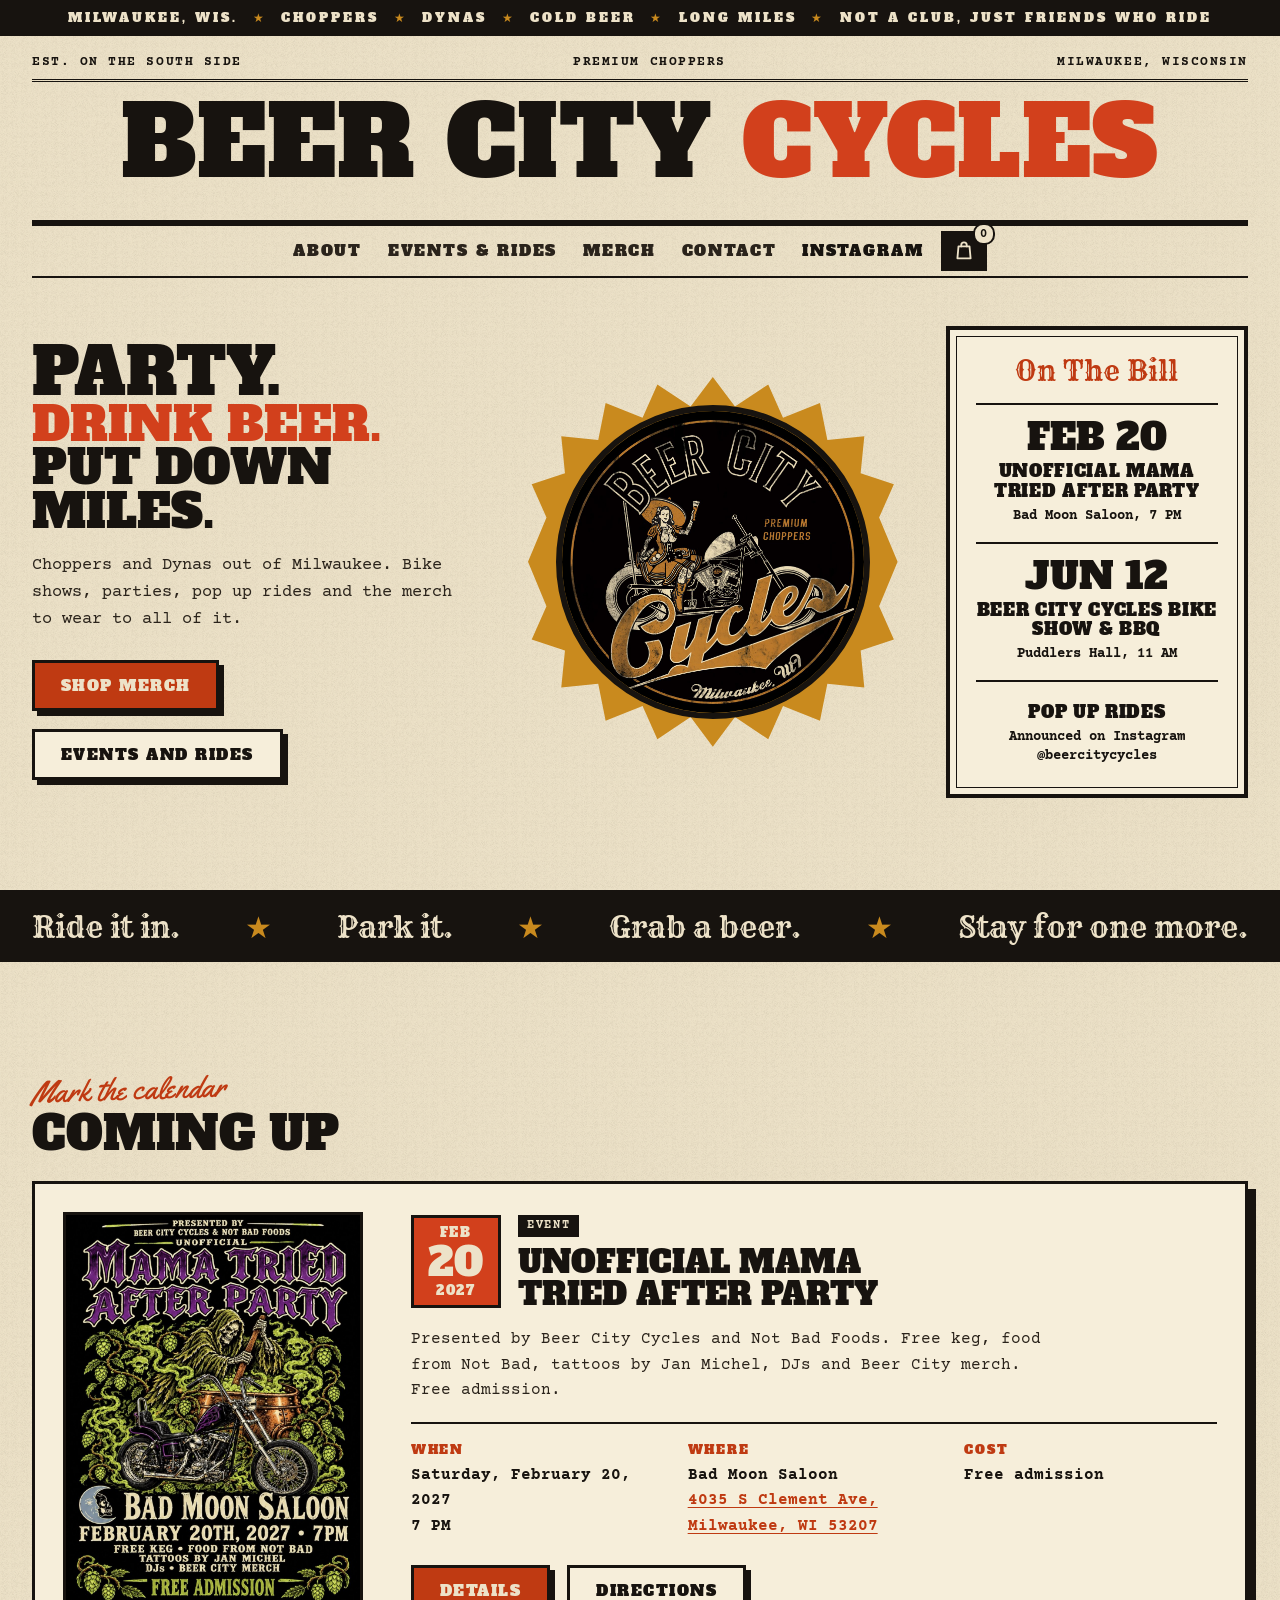
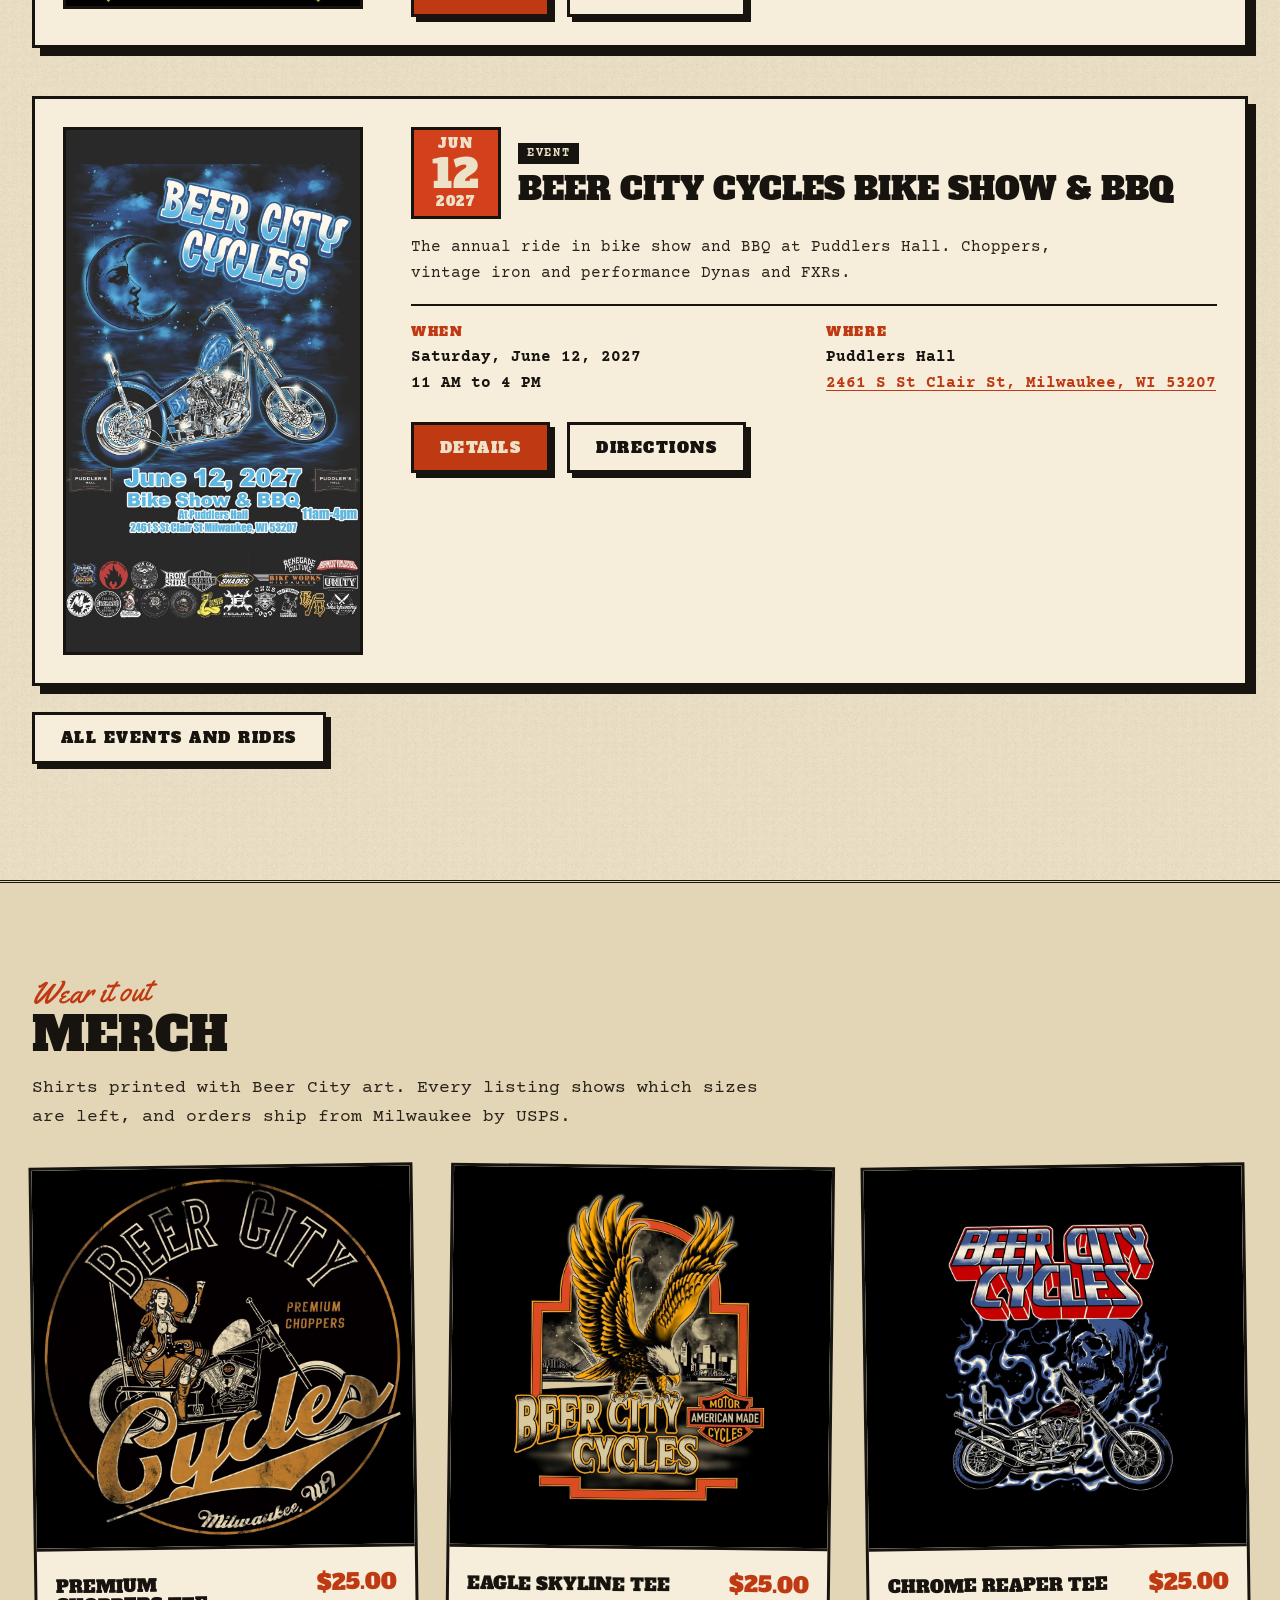
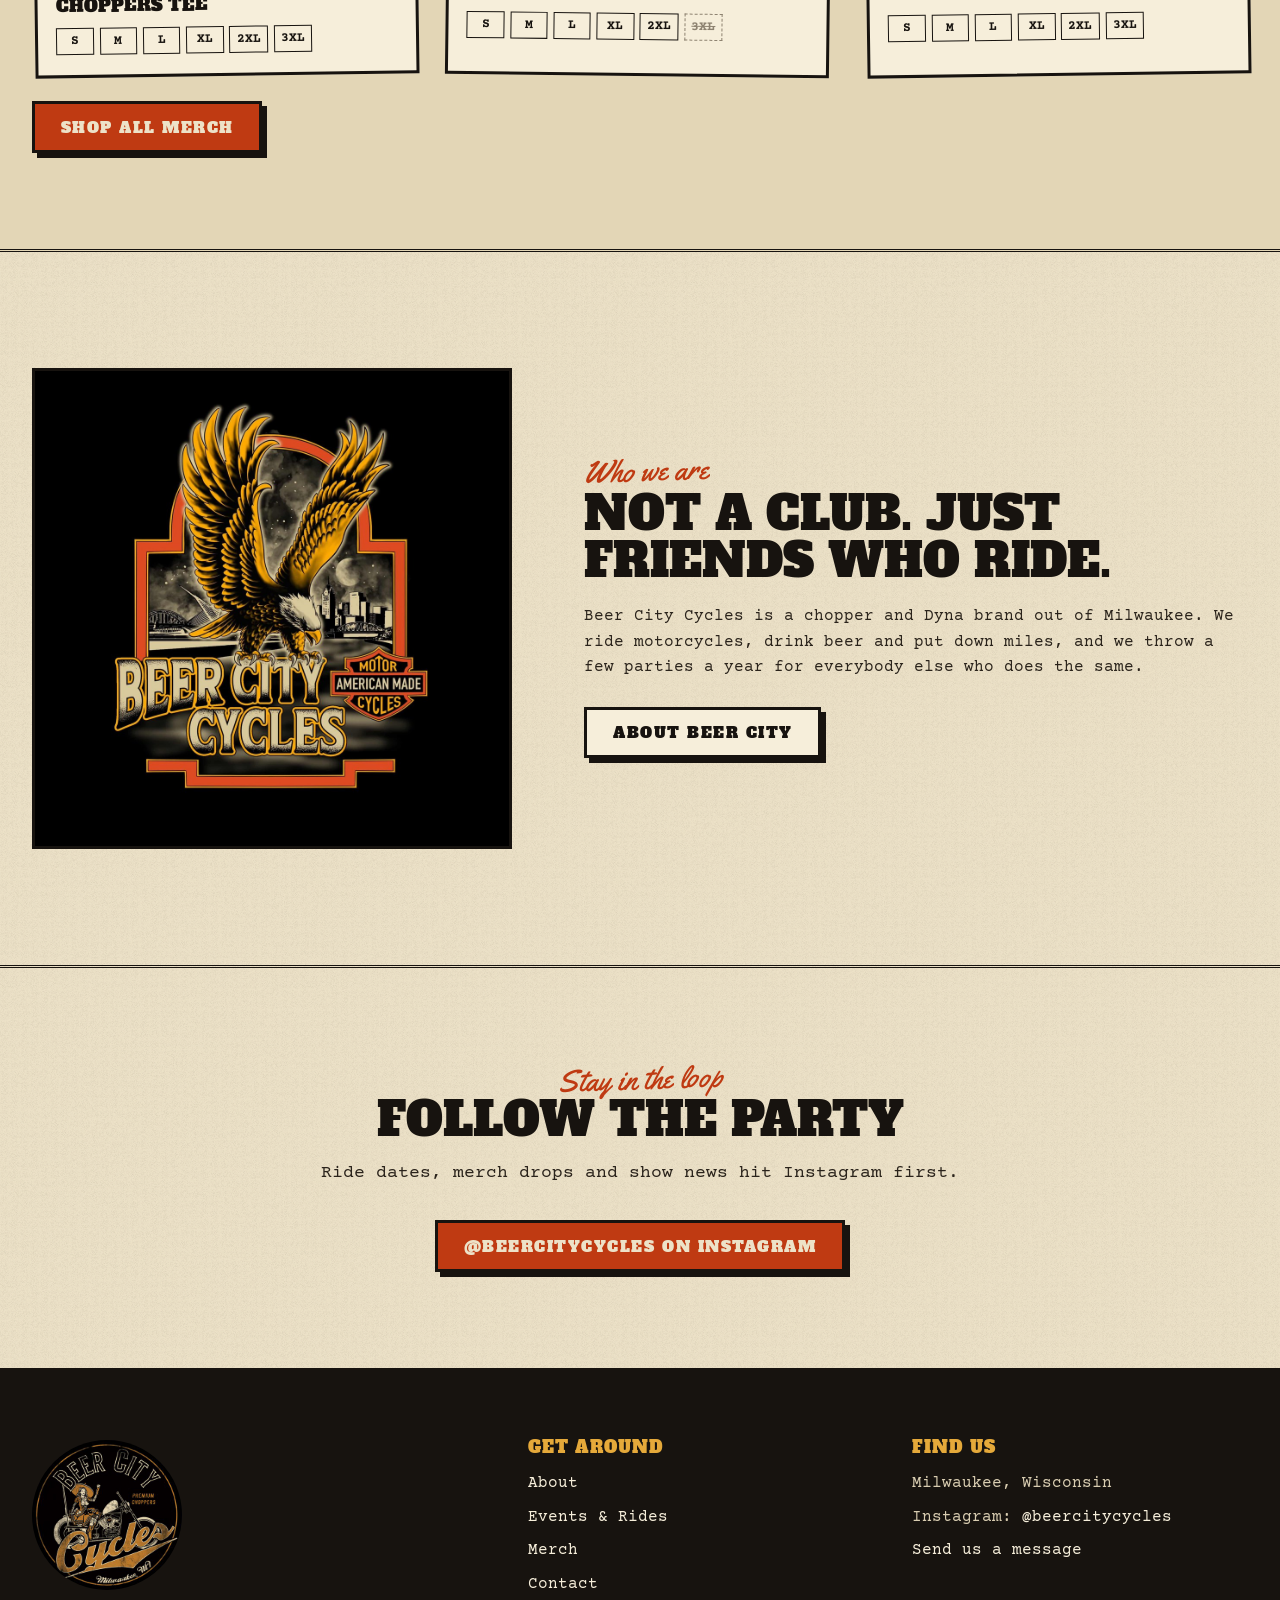
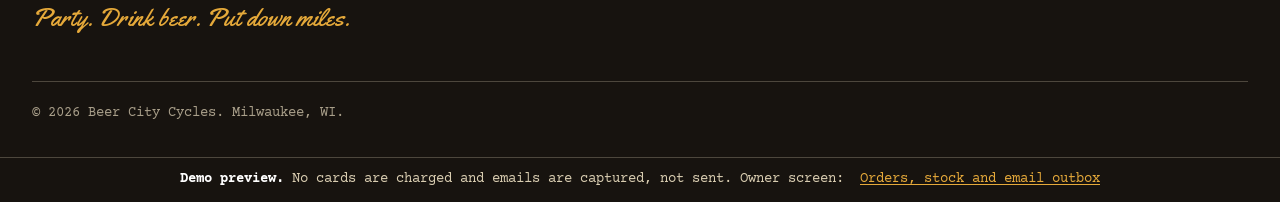
==== commit 45db8a81: "Home strip: Grab a beer Co-authored-by: Perplexity <noreply@perplexity.ai>" ====
--- a/docs/index.html
+++ b/docs/index.html
@@ -101,7 +101,7 @@
 
 
 <div class="wp-block-group alignfull bcc-strip has-global-padding is-layout-constrained wp-container-core-group-is-layout-b2c713f8 wp-block-group-is-layout-constrained">
-<p class="bcc-strip-text wp-block-paragraph"><b>Ride it in.</b> <span>★</span> <b>Park it.</b> <span>★</span> <b>Grab a plate.</b> <span>★</span> <b>Stay for one more.</b></p>
+<p class="bcc-strip-text wp-block-paragraph"><b>Ride it in.</b> <span>★</span> <b>Park it.</b> <span>★</span> <b>Grab a beer.</b> <span>★</span> <b>Stay for one more.</b></p>
 </div>
 
 
